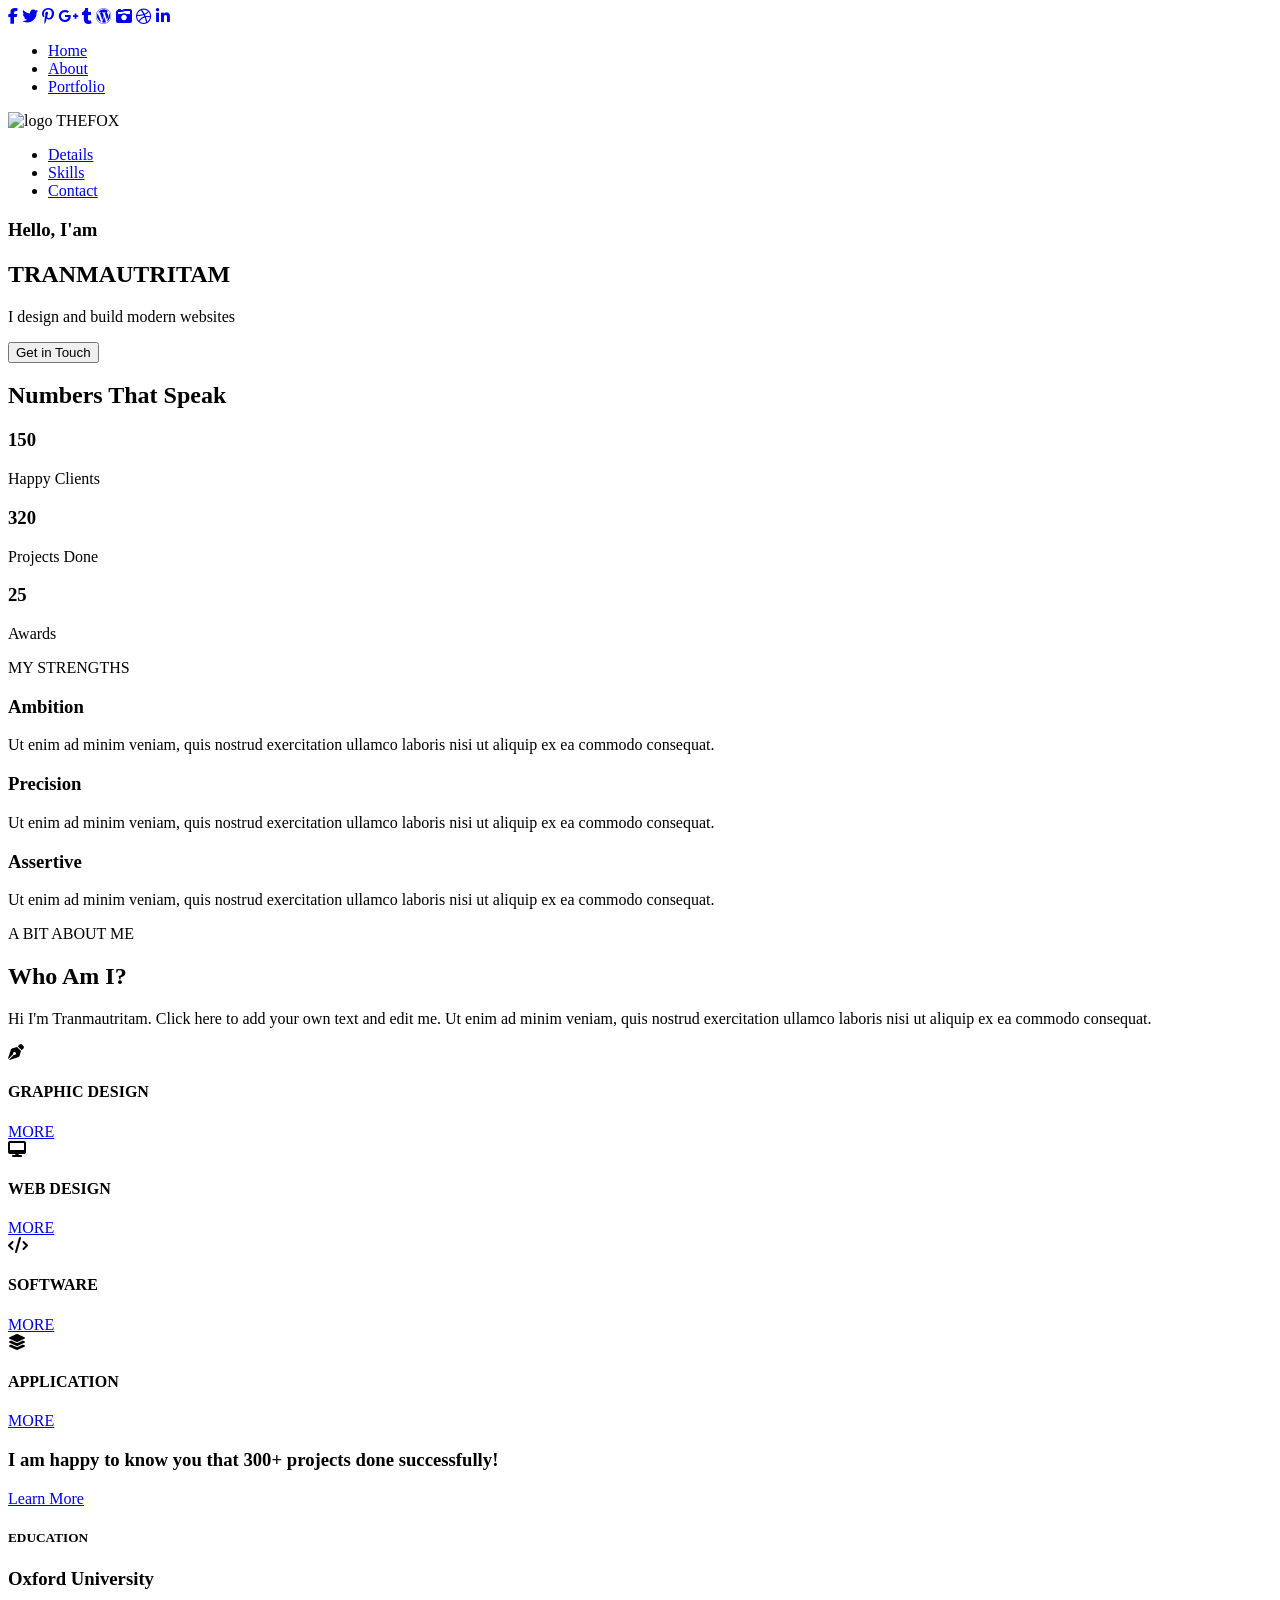
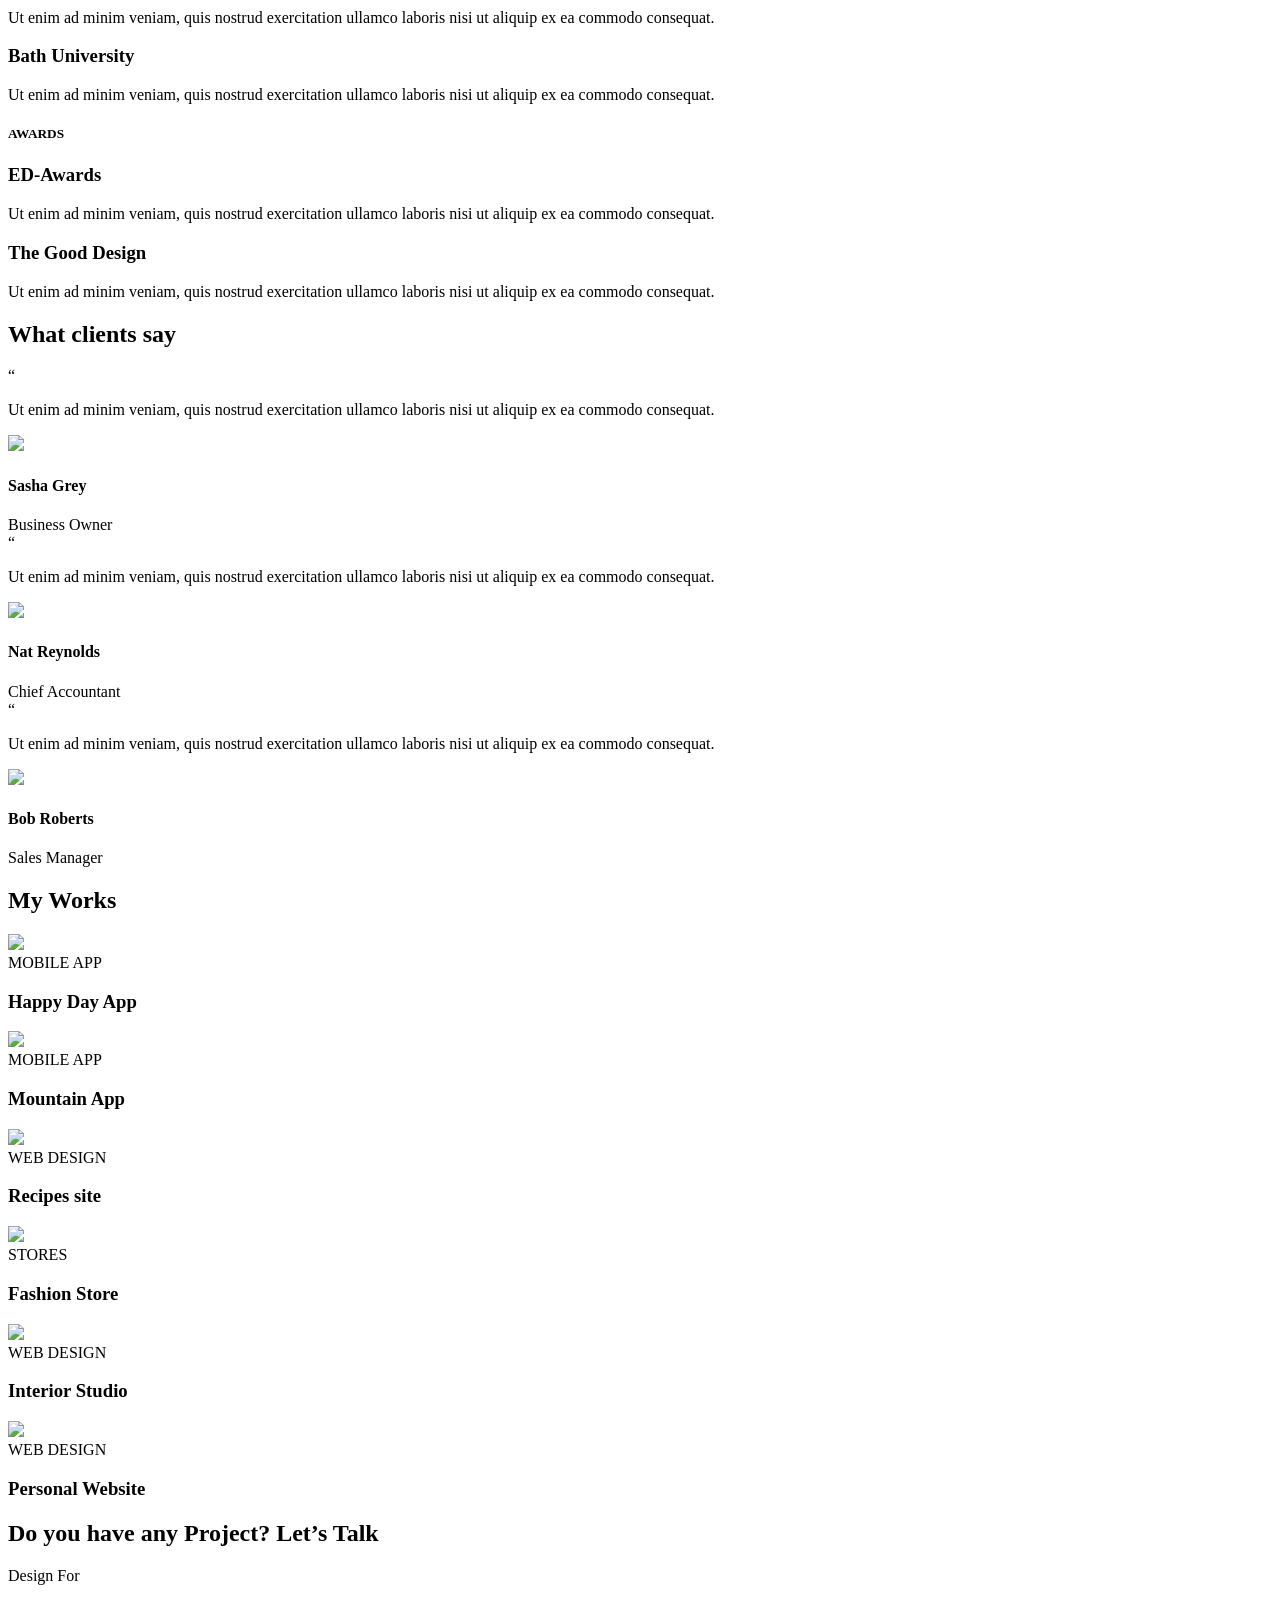
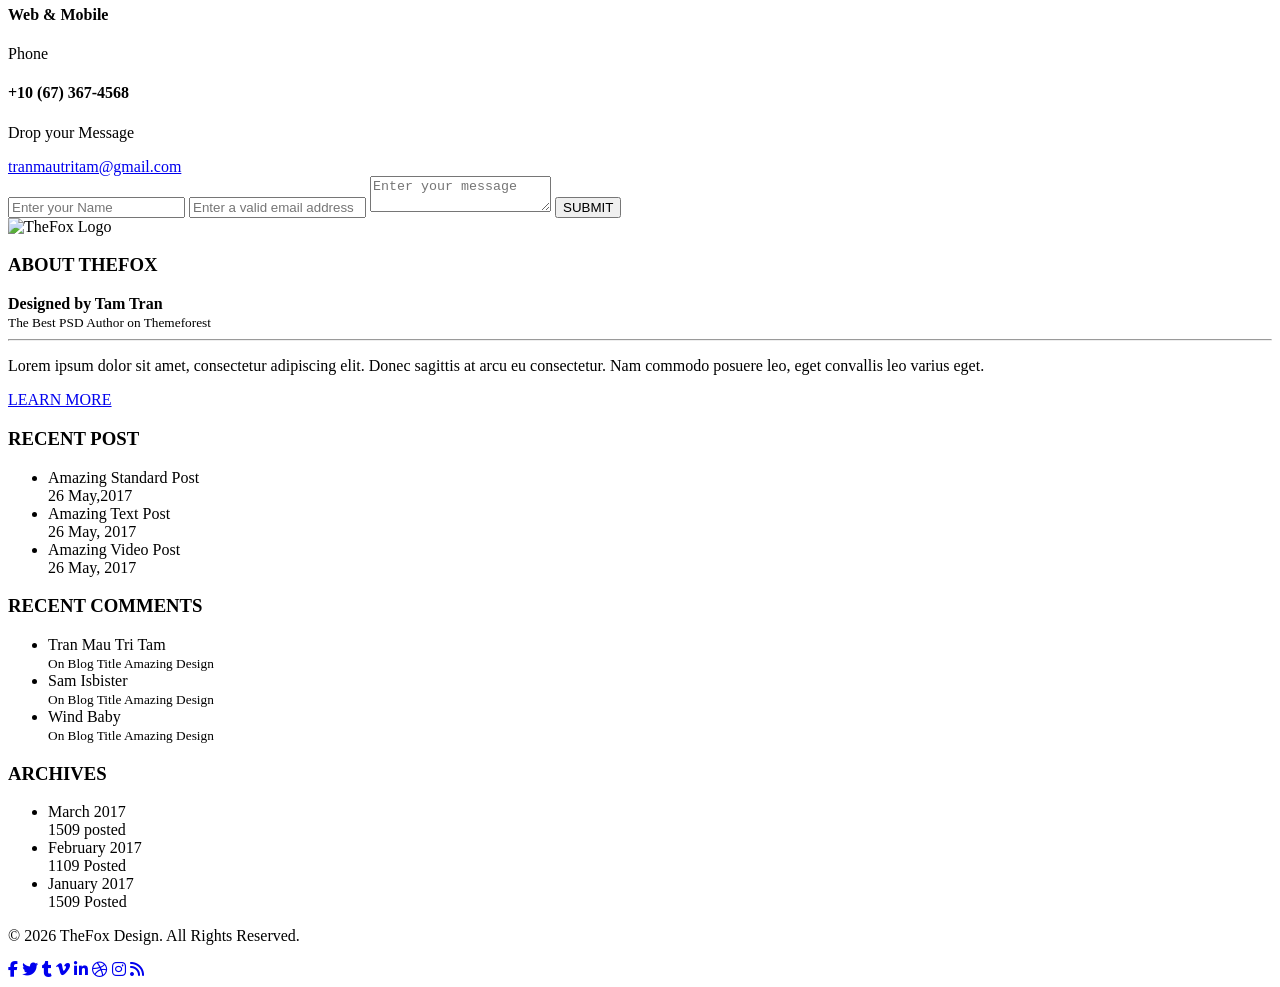
==== about.html @ 673e4c09 "Add files via upload" ====
<!DOCTYPE html>
<html lang="en">

<head>
    <meta charset="UTF-8" />
    <title>TheFox Header</title>
    <link rel="stylesheet" href="css/style.css">
    <link rel="stylesheet" href="https://cdnjs.cloudflare.com/ajax/libs/font-awesome/6.5.0/css/all.min.css">
    <link
        href="https://fonts.googleapis.com/css2?family=Montserrat:wght@400;600;700&family=Open+Sans:wght@400;600&display=swap"
        rel="stylesheet">
</head>

<body>
    <div class="main">
        <div class="global-container">
            <!-- HEADER TOP-->
            <div class="top-bar">
                <div class="top-social">
                    <a href="#"><i class="fab fa-facebook-f"></i></a>
                    <a href="#"><i class="fab fa-twitter"></i></a>
                    <a href="#"><i class="fab fa-pinterest-p"></i></a>
                    <a href="#"><i class="fab fa-google-plus-g"></i></a>
                    <a href="#"><i class="fab fa-tumblr"></i></a>
                    <a href="#"><i class="fab fa-wordpress"></i></a>
                    <a href="#"><i class="fas fa-camera-retro"></i></a>
                    <a href="#"><i class="fab fa-dribbble"></i></a>
                    <a href="#"><i class="fab fa-linkedin-in"></i></a>
                </div>
            </div>

            <!-- HEADER -->
            <header class="top-header">
                <nav class="nav-left">
                    <ul>
                        <li><a href="index.html">Home</a></li>
                        <li><a href="about.html">About</a></li>
                        <li><a href="portfolio.html">Portfolio</a></li>
                    </ul>
                </nav>
                <div class="logo">
                    <img src="images/logo.png" alt="logo">
                    <span class="logo-text">THEFOX</span>
                </div>
                <nav class="nav-right">
                    <ul>
                        <li><a href="details.html">Details</a></li>
                        <li><a href="skills.html">Skills</a></li>
                        <li><a href="contact.html">Contact</a></li>
                    </ul>
                </nav>
            </header>
            <!-- ABOUT HER0 SECTION -->
            <section class="about-hero">
                <div class="about-hero-content">
                    <h3>Hello, I'am</h3>
                    <h1>TRANMAUTRITAM</h1>
                    <p class="about-sub">I design and build modern websites</p>
                    <button class="aboutme-btn">Get in Touch</button>
                </div>
            </section>
            <!-- STATS SECTION -->
            <section class="stats-section">
                <h2 class="stats-heading">Numbers That Speak</h2>

                <div class="stats-container">
                    <div class="stat-box">
                        <h3 class="count">150</h3>
                        <p>Happy Clients</p>
                    </div>

                    <div class="stat-box">
                        <h3 class="count">320</h3>
                        <p>Projects Done</p>
                    </div>

                    <div class="stat-box">
                        <h3 class="count">25</h3>
                        <p>Awards</p>
                    </div>
                </div>
            </section>
            <!-- ABOUT STRENGTH SECTION -->
            <section class="aboutme-strengths">
                <div class="container">

                    <p class="strengths-subtitle">MY STRENGTHS</p>

                    <div class="strengths-grid">

                        <div class="strength-box">
                            <h3>Ambition</h3>
                            <p>
                                Ut enim ad minim veniam, quis nostrud exercitation ullamco laboris nisi ut
                                aliquip ex ea commodo consequat.
                            </p>
                        </div>

                        <div class="strength-box">
                            <h3>Precision</h3>
                            <p>
                                Ut enim ad minim veniam, quis nostrud exercitation ullamco laboris nisi ut
                                aliquip ex ea commodo consequat.
                            </p>
                        </div>

                        <div class="strength-box">
                            <h3>Assertive</h3>
                            <p>
                                Ut enim ad minim veniam, quis nostrud exercitation ullamco laboris nisi ut
                                aliquip ex ea commodo consequat.
                            </p>
                        </div>
                    </div>
                </div>
            </section>
            <!-- ABOUTME SECTION -->
            <section class="about-section">
                <div class="about-container">
                    <div class="about-header">
                        <span>A BIT ABOUT ME</span>
                        <h2>Who Am I?</h2>
                        <p>
                            Hi I'm Tranmautritam. Click here to add your own text and edit me.
                            Ut enim ad minim veniam, quis nostrud exercitation ullamco laboris nisi ut aliquip
                            ex ea commodo consequat.
                        </p>
                    </div>
                    <div class="about-services">

                        <div class="about-card">
                            <i class="fa-solid fa-pen-nib"></i>
                            <h4>GRAPHIC DESIGN</h4>
                            <a href="#">MORE</a>
                        </div>

                        <div class="about-card">
                            <i class="fa-solid fa-desktop"></i>
                            <h4>WEB DESIGN</h4>
                            <a href="#">MORE</a>
                        </div>

                        <div class="about-card">
                            <i class="fa-solid fa-code"></i>
                            <h4>SOFTWARE</h4>
                            <a href="#">MORE</a>
                        </div>

                        <div class="about-card">
                            <i class="fa-solid fa-layer-group"></i>
                            <h4>APPLICATION</h4>
                            <a href="#">MORE</a>
                        </div>

                    </div>
                    <div class="about-cta">
                        <h3>
                            I am happy to know you that 300+ projects done successfully!
                        </h3>
                        <a href="#">Learn More</a>
                    </div>

                </div>
            </section>

            <!-- EDUCATION SECTION -->

            <section class="about-edu-section">
                <div class="edu-award-grid">
                    <div class="edu-column">
                        <h5>EDUCATION</h5>

                        <div class="edu-item">
                            <h3>Oxford University</h3>
                            <p>Ut enim ad minim veniam, quis nostrud exercitation ullamco laboris nisi ut
                                aliquip ex ea commodo consequat.</p>
                        </div>

                        <div class="edu-item">
                            <h3>Bath University</h3>
                            <p>Ut enim ad minim veniam, quis nostrud exercitation ullamco laboris nisi ut
                                aliquip ex ea commodo consequat.</p>
                        </div>
                    </div>
                    <div class="edu-column">
                        <h5>AWARDS</h5>

                        <div class="edu-item">
                            <h3>ED-Awards</h3>
                            <p>Ut enim ad minim veniam, quis nostrud exercitation ullamco laboris nisi ut
                                aliquip ex ea commodo consequat.</p>
                        </div>

                        <div class="edu-item">
                            <h3>The Good Design</h3>
                            <p>Ut enim ad minim veniam, quis nostrud exercitation ullamco laboris nisi ut
                                aliquip ex ea commodo consequat.</p>
                        </div>
                    </div>
                </div>
            </section>

            <!-- CLIENTS SECTION -->
            <section class="clients-section">

                <div class="clients-top">
                    <h2>What clients say</h2>
                </div>

                <div class="clients-cards">

                    <div class="client-card">
                        <span class="quote">“</span>
                        <p>Ut enim ad minim veniam, quis nostrud exercitation ullamco laboris nisi ut aliquip ex
                            ea commodo consequat.</p>

                        <div class="client-info">
                            <img src="images/client1.jpg">
                            <div>
                                <h4>Sasha Grey</h4>
                                <span>Business Owner</span>
                            </div>
                        </div>
                    </div>

                    <div class="client-card">
                        <span class="quote">“</span>
                        <p>Ut enim ad minim veniam, quis nostrud exercitation ullamco laboris nisi ut aliquip ex
                            ea commodo consequat.</p>

                        <div class="client-info">
                            <img src="images/client2.jpg">
                            <div>
                                <h4>Nat Reynolds</h4>
                                <span>Chief Accountant</span>
                            </div>
                        </div>
                    </div>

                    <div class="client-card">
                        <span class="quote">“</span>
                        <p>Ut enim ad minim veniam, quis nostrud exercitation ullamco laboris nisi ut aliquip ex
                            ea commodo consequat.</p>

                        <div class="client-info">
                            <img src="images/client3.jpg">
                            <div>
                                <h4>Bob Roberts</h4>
                                <span>Sales Manager</span>
                            </div>
                        </div>
                    </div>

                </div>
            </section>
            <!-- ABOUT WORK SECTION -->
            <section class="about-works">
                <h2 class="works-title">My Works</h2>
                <div class="works-grid">
                    <div class="work-card work-animate">
                        <img src="images/about work1.jpg">
                        <div class="work-overlay">
                            <span>MOBILE APP</span>
                            <h3>Happy Day App</h3>
                        </div>
                    </div>

                    <div class="work-card work-animate">
                        <img src="images/about work2.jpg">
                        <div class="work-overlay">
                            <span>MOBILE APP</span>
                            <h3>Mountain App</h3>
                        </div>
                    </div>

                    <div class="work-card work-animate">
                        <img src="images/about work3.jpg">
                        <div class="work-overlay">
                            <span>WEB DESIGN</span>
                            <h3>Recipes site</h3>
                        </div>
                    </div>

                    <div class="work-card work-animate">
                        <img src="images/about work4.jpg">
                        <div class="work-overlay">
                            <span>STORES</span>
                            <h3>Fashion Store</h3>
                        </div>
                    </div>

                    <div class="work-card work-animate">
                        <img src="images/about work5.jpg">
                        <div class="work-overlay">
                            <span>WEB DESIGN</span>
                            <h3>Interior Studio</h3>
                        </div>
                    </div>

                    <div class="work-card work-animate">
                        <img src="images/about work6.jpg">
                        <div class="work-overlay">
                            <span>WEB DESIGN</span>
                            <h3>Personal Website</h3>
                        </div>
                    </div>
                </div>
            </section>
            <!-- CONTACT SECTION -->
            <section class="contactme-section">
                <div class="contactme-left">
                    <h2>Do you have any Project? Let’s Talk</h2>

                    <p>Design For</p>
                    <h4>Web & Mobile</h4>

                    <p>Phone</p>
                    <h4>+10 (67) 367-4568</h4>

                    <p>Drop your Message</p>
                    <a href="#">tranmautritam@gmail.com</a>
                </div>
                <div class="contactme-right">
                    <input type="text" placeholder="Enter your Name">
                    <input type="email" placeholder="Enter a valid email address">
                    <textarea placeholder="Enter your message"></textarea>
                    <button>SUBMIT</button>
                </div>

            </section>
        </div>
    </div>

    <!-- FOOTER TOP -->
    <section class="footer-top">
        <div class="footer-box about-box">
            <div class="footer-logo">
                <img src="images/logo 1.png" alt="TheFox Logo">
            </div>
            <h3>ABOUT THEFOX</h3>
            <div class="designer">
                <strong>Designed by Tam Tran</strong><br>
                <small>The Best PSD Author on Themeforest</small>
            </div>
            <hr>
            <p>
                Lorem ipsum dolor sit amet, consectetur adipiscing elit.
                Donec sagittis at arcu eu consectetur. Nam commodo posuere leo,
                eget convallis leo varius eget.
            </p>
            <a href="#" class="learn-more">LEARN MORE</a>
        </div>
        <div class="footer-box">
            <h3>RECENT POST</h3>
            <ul>
                <li>Amazing Standard Post<span> <br>26 May,2017 </span></li>
                <li>Amazing Text Post<span> <br>26 May, 2017 </span></li>
                <li>Amazing Video Post<span> <br>26 May, 2017 </span></li>
            </ul>
        </div>

        <div class="footer-box">
            <h3>RECENT COMMENTS</h3>
            <ul>
                <li>Tran Mau Tri Tam<br><small>On Blog Title Amazing Design</small></li>
                <li>Sam Isbister<br><small>On Blog Title Amazing Design</small></li>
                <li>Wind Baby<br><small>On Blog Title Amazing Design</small></li>
            </ul>
        </div>

        <div class="footer-box">
            <h3>ARCHIVES</h3>
            <ul>
                <li>March 2017<span><br>1509 posted</span></li>
                <li>February 2017<span><br>1109 Posted</span></li>
                <li>January 2017<span><br>1509 Posted</span></li>
            </ul>
        </div>
    </section>
    <!-- FOOTER -->
    <footer class="footer">
        <p class="copyright">
            © 2026 TheFox Design. All Rights Reserved.
        </p>
        <div class="footer-social">
            <a href="#"><i class="fab fa-facebook-f"></i></a>
            <a href="#"><i class="fab fa-twitter"></i></a>
            <a href="#"><i class="fab fa-tumblr"></i></a>
            <a href="#"><i class="fab fa-vimeo-v"></i></a>
            <a href="#"><i class="fab fa-linkedin-in"></i></a>
            <a href="#"><i class="fab fa-dribbble"></i></a>
            <a href="#"><i class="fab fa-instagram"></i></a>
            <a href="#"><i class="fas fa-rss"></i></a>
        </div>
    </footer>

    <script src="js/about.js"></script>

</body>

</html>
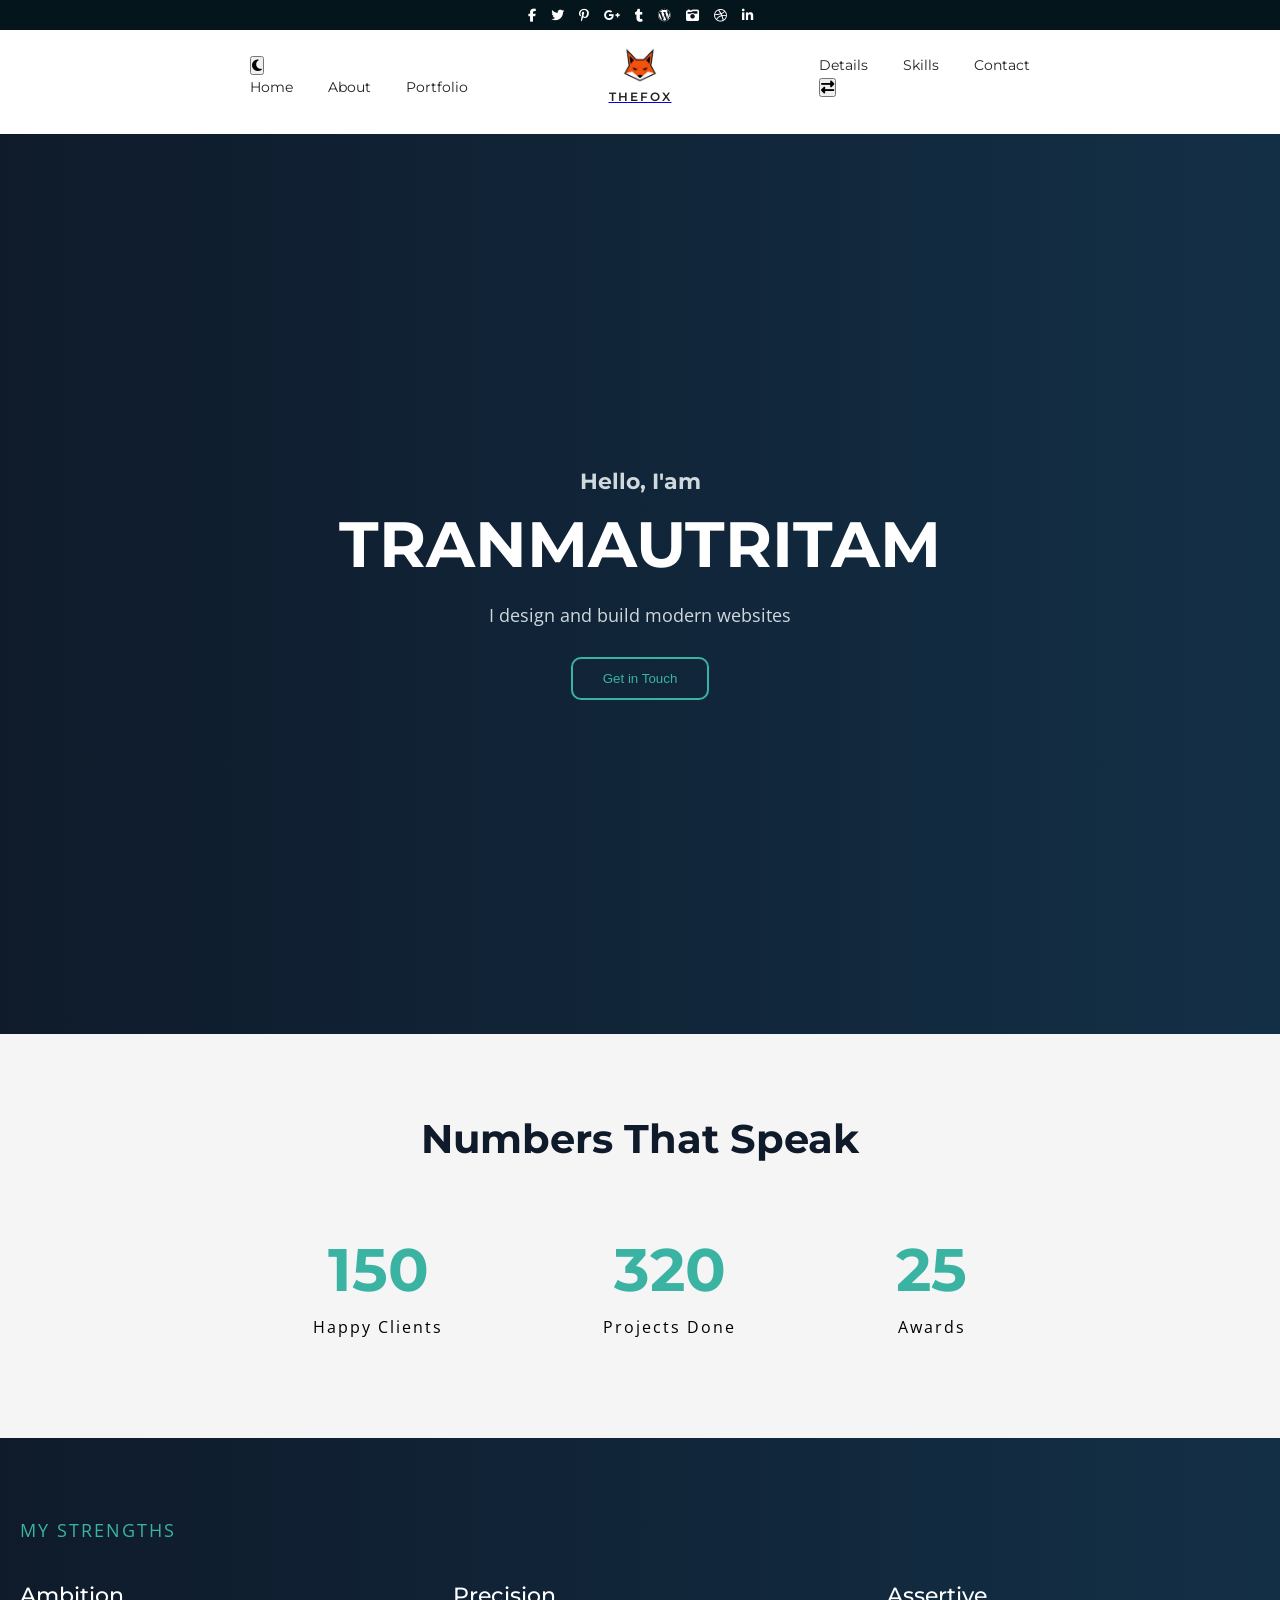
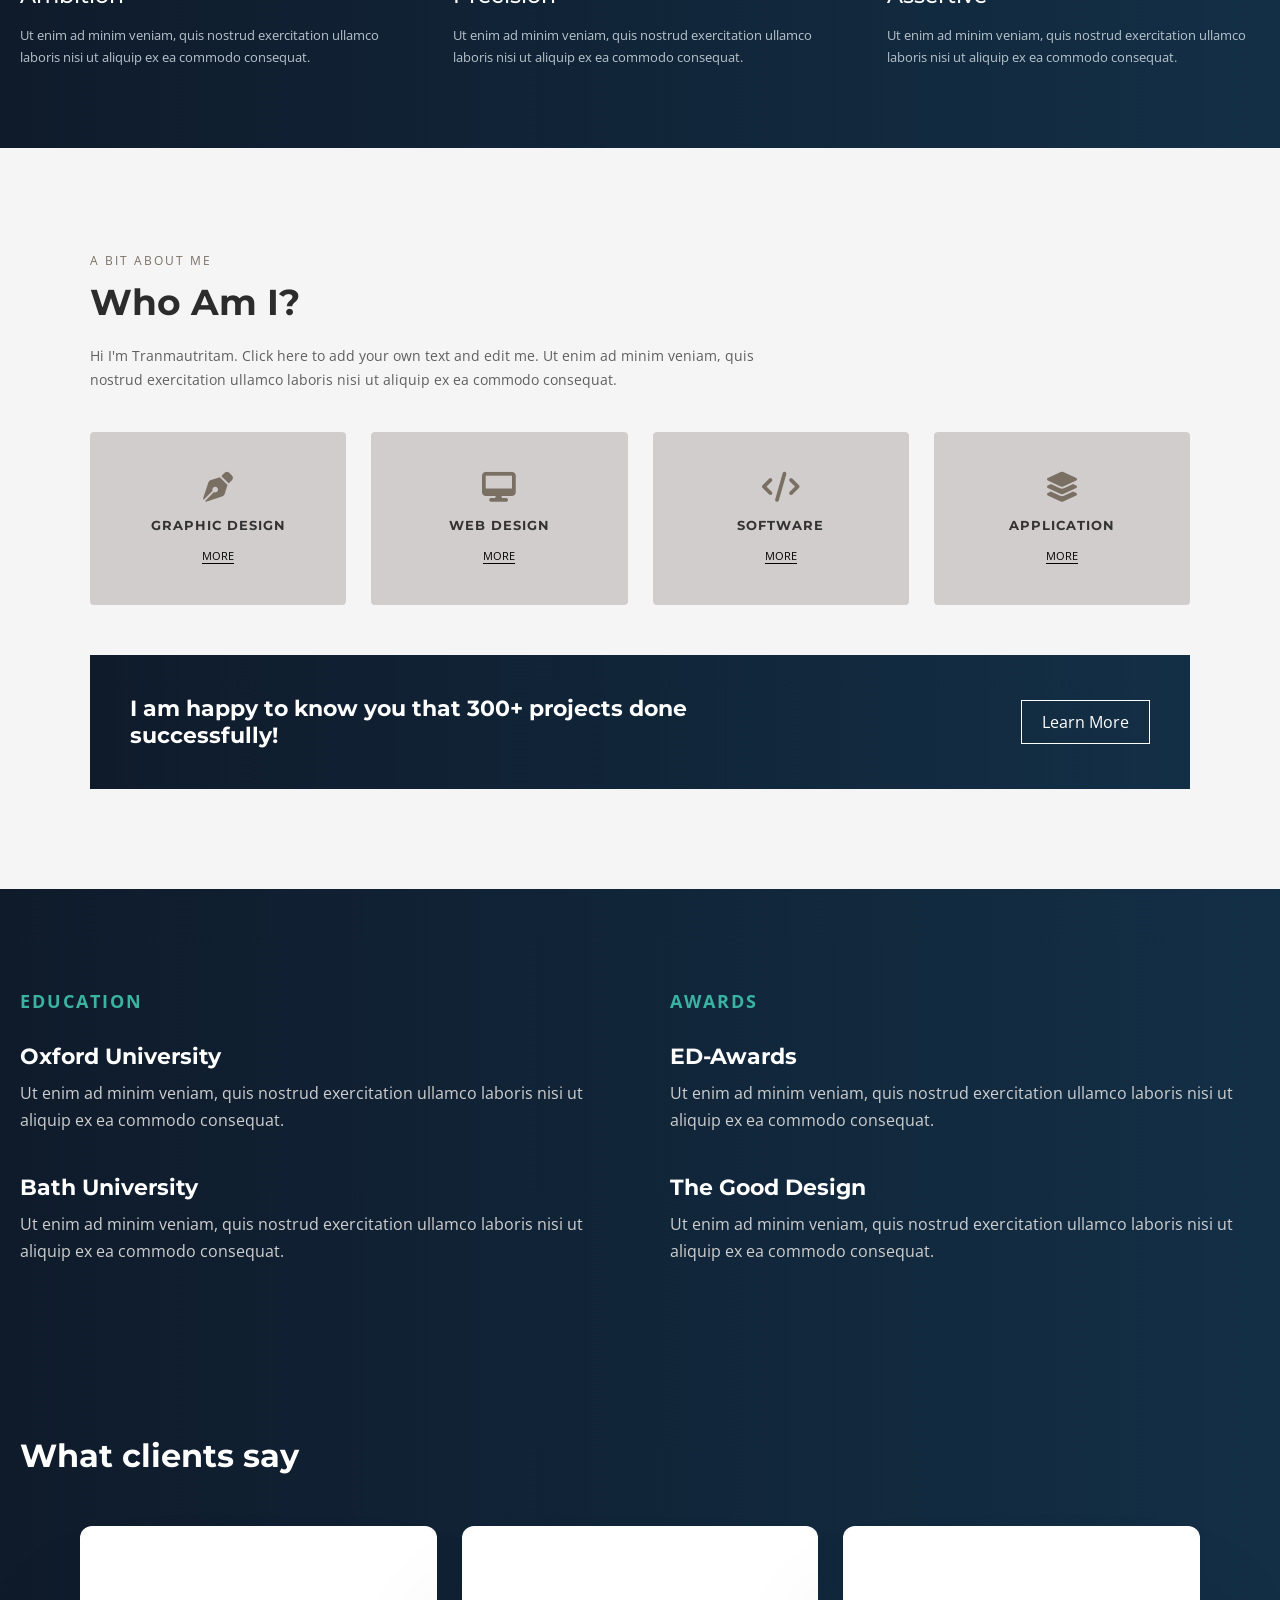
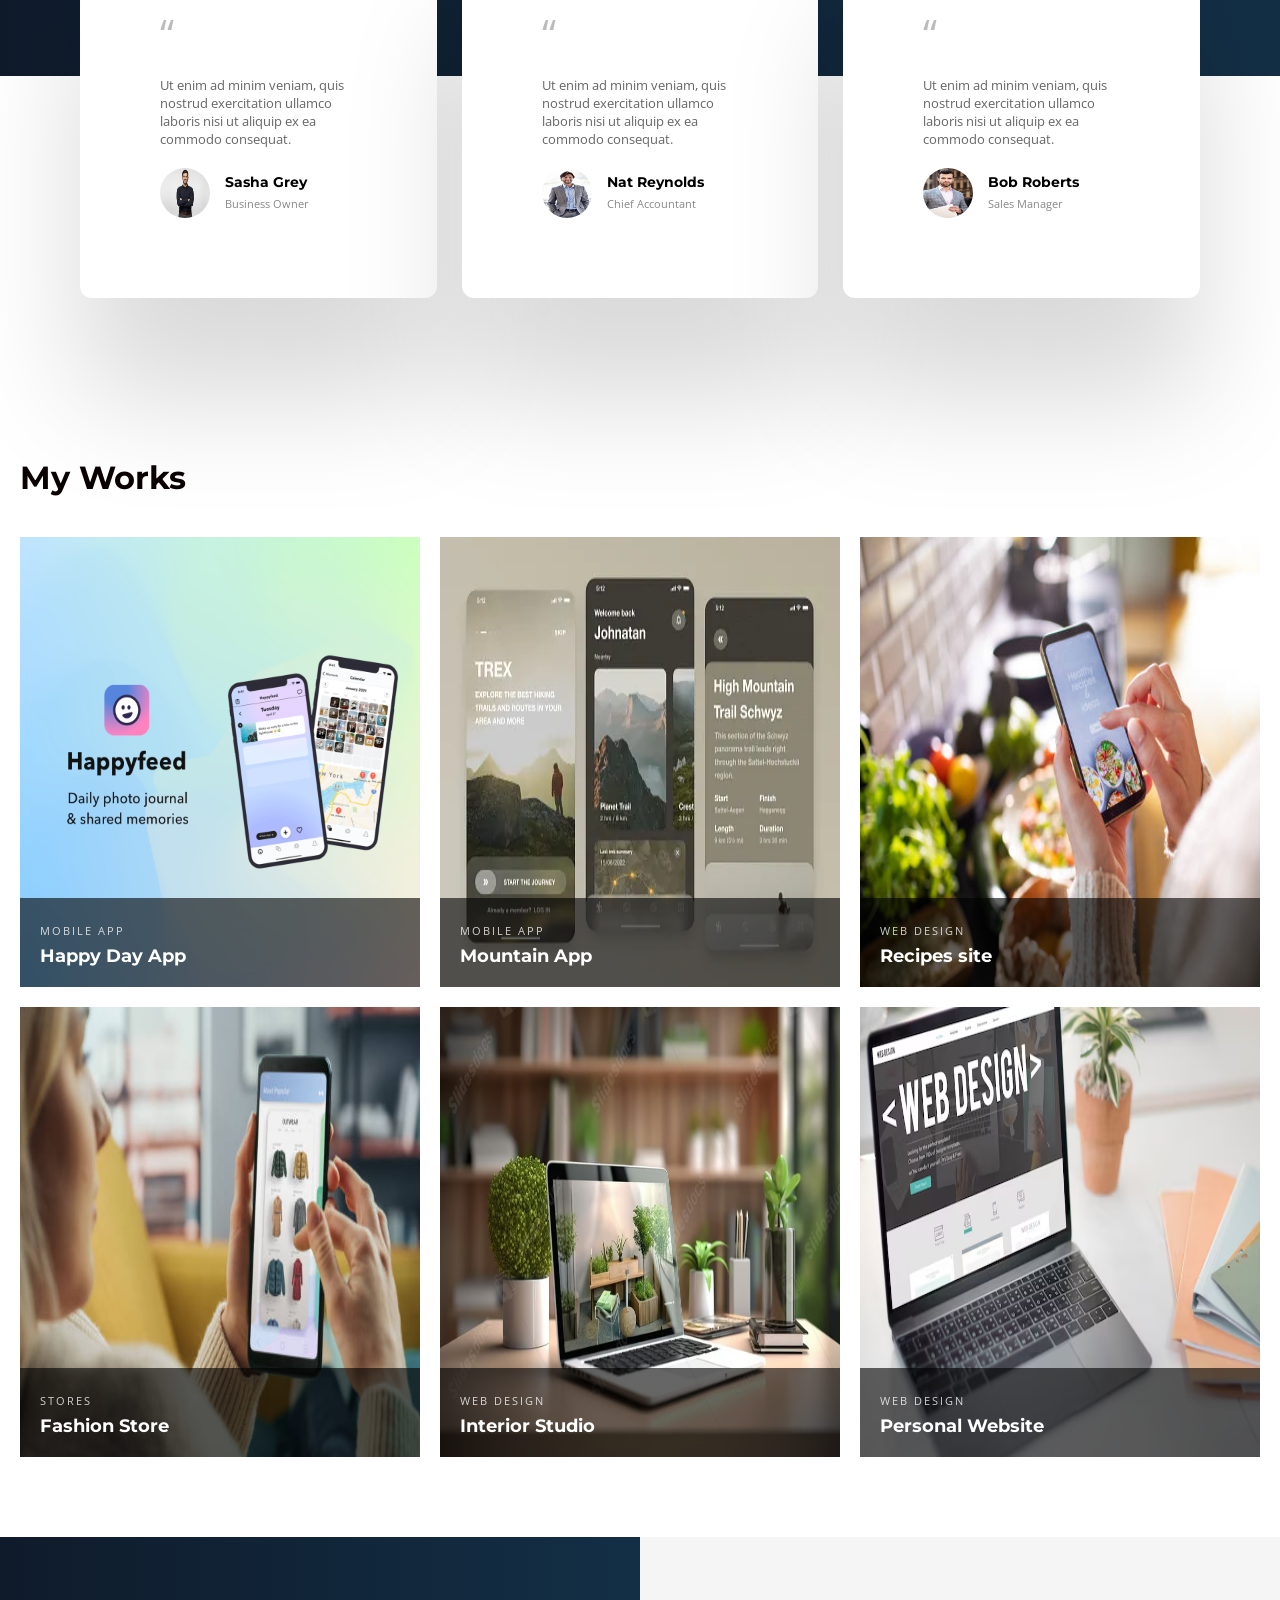
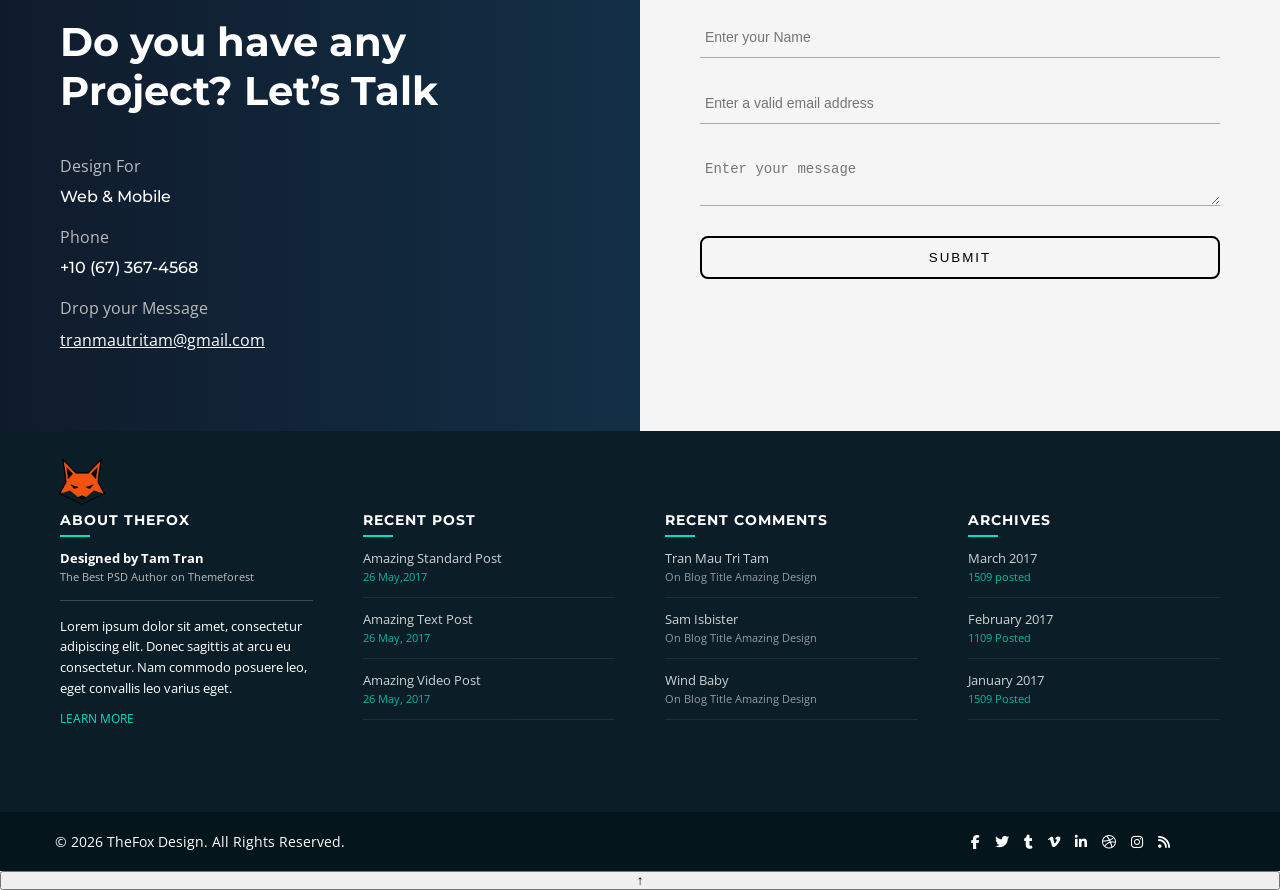
==== commit f27b45fa: "Add files via upload" ====
--- a/about.html
+++ b/about.html
@@ -1,5 +1,5 @@
 <!DOCTYPE html>
-<html lang="en">
+<html lang="en" dir="ltr">
 
 <head>
     <meta charset="UTF-8" />
@@ -15,7 +15,7 @@
     <div class="main">
         <div class="global-container">
             <!-- HEADER TOP-->
-            <div class="top-bar">
+            <div id="home" class="top-bar">
                 <div class="top-social">
                     <a href="#"><i class="fab fa-facebook-f"></i></a>
                     <a href="#"><i class="fab fa-twitter"></i></a>
@@ -32,22 +32,28 @@
             <!-- HEADER -->
             <header class="top-header">
                 <nav class="nav-left">
+                    <button id="theme-toggle">
+                        <i class="fa-solid fa-moon"></i>
+                    </button>
                     <ul>
                         <li><a href="index.html">Home</a></li>
                         <li><a href="about.html">About</a></li>
                         <li><a href="portfolio.html">Portfolio</a></li>
                     </ul>
                 </nav>
-                <div class="logo">
+                <a href="index.html#home" class="logo">
                     <img src="images/logo.png" alt="logo">
                     <span class="logo-text">THEFOX</span>
-                </div>
+                </a>
                 <nav class="nav-right">
                     <ul>
                         <li><a href="details.html">Details</a></li>
                         <li><a href="skills.html">Skills</a></li>
                         <li><a href="contact.html">Contact</a></li>
                     </ul>
+                    <button id="rtl-toggle">
+                        <i class="fa-solid fa-right-left"></i>
+                    </button>
                 </nav>
             </header>
             <!-- ABOUT HER0 SECTION -->
@@ -328,74 +334,75 @@
                 </div>
 
             </section>
+
+            <!-- FOOTER TOP -->
+            <section class="footer-top">
+                <div class="footer-box about-box">
+                    <a href="index.html#home" class="footer-logo">
+                        <img src="images/logo 1.png" alt="TheFox Logo">
+                    </a>
+                    <h3>ABOUT THEFOX</h3>
+                    <div class="designer">
+                        <strong>Designed by Tam Tran</strong><br>
+                        <small>The Best PSD Author on Themeforest</small>
+                    </div>
+                    <hr>
+                    <p>
+                        Lorem ipsum dolor sit amet, consectetur adipiscing elit.
+                        Donec sagittis at arcu eu consectetur. Nam commodo posuere leo,
+                        eget convallis leo varius eget.
+                    </p>
+                    <a href="#" class="learn-more">LEARN MORE</a>
+                </div>
+                <div class="footer-box">
+                    <h3>RECENT POST</h3>
+                    <ul>
+                        <li>Amazing Standard Post<span> <br>26 May,2017 </span></li>
+                        <li>Amazing Text Post<span> <br>26 May, 2017 </span></li>
+                        <li>Amazing Video Post<span> <br>26 May, 2017 </span></li>
+                    </ul>
+                </div>
+
+                <div class="footer-box">
+                    <h3>RECENT COMMENTS</h3>
+                    <ul>
+                        <li>Tran Mau Tri Tam<br><small>On Blog Title Amazing Design</small></li>
+                        <li>Sam Isbister<br><small>On Blog Title Amazing Design</small></li>
+                        <li>Wind Baby<br><small>On Blog Title Amazing Design</small></li>
+                    </ul>
+                </div>
+
+                <div class="footer-box">
+                    <h3>ARCHIVES</h3>
+                    <ul>
+                        <li>March 2017<span><br>1509 posted</span></li>
+                        <li>February 2017<span><br>1109 Posted</span></li>
+                        <li>January 2017<span><br>1509 Posted</span></li>
+                    </ul>
+                </div>
+            </section>
+            <!-- FOOTER -->
+            <footer class="footer">
+                <p class="copyright">
+                    © 2026 TheFox Design. All Rights Reserved.
+                </p>
+                <div class="footer-social">
+                    <a href="#"><i class="fab fa-facebook-f"></i></a>
+                    <a href="#"><i class="fab fa-twitter"></i></a>
+                    <a href="#"><i class="fab fa-tumblr"></i></a>
+                    <a href="#"><i class="fab fa-vimeo-v"></i></a>
+                    <a href="#"><i class="fab fa-linkedin-in"></i></a>
+                    <a href="#"><i class="fab fa-dribbble"></i></a>
+                    <a href="#"><i class="fab fa-instagram"></i></a>
+                    <a href="#"><i class="fas fa-rss"></i></a>
+                </div>
+            </footer>
         </div>
     </div>
 
-    <!-- FOOTER TOP -->
-    <section class="footer-top">
-        <div class="footer-box about-box">
-            <div class="footer-logo">
-                <img src="images/logo 1.png" alt="TheFox Logo">
-            </div>
-            <h3>ABOUT THEFOX</h3>
-            <div class="designer">
-                <strong>Designed by Tam Tran</strong><br>
-                <small>The Best PSD Author on Themeforest</small>
-            </div>
-            <hr>
-            <p>
-                Lorem ipsum dolor sit amet, consectetur adipiscing elit.
-                Donec sagittis at arcu eu consectetur. Nam commodo posuere leo,
-                eget convallis leo varius eget.
-            </p>
-            <a href="#" class="learn-more">LEARN MORE</a>
-        </div>
-        <div class="footer-box">
-            <h3>RECENT POST</h3>
-            <ul>
-                <li>Amazing Standard Post<span> <br>26 May,2017 </span></li>
-                <li>Amazing Text Post<span> <br>26 May, 2017 </span></li>
-                <li>Amazing Video Post<span> <br>26 May, 2017 </span></li>
-            </ul>
-        </div>
-
-        <div class="footer-box">
-            <h3>RECENT COMMENTS</h3>
-            <ul>
-                <li>Tran Mau Tri Tam<br><small>On Blog Title Amazing Design</small></li>
-                <li>Sam Isbister<br><small>On Blog Title Amazing Design</small></li>
-                <li>Wind Baby<br><small>On Blog Title Amazing Design</small></li>
-            </ul>
-        </div>
-
-        <div class="footer-box">
-            <h3>ARCHIVES</h3>
-            <ul>
-                <li>March 2017<span><br>1509 posted</span></li>
-                <li>February 2017<span><br>1109 Posted</span></li>
-                <li>January 2017<span><br>1509 Posted</span></li>
-            </ul>
-        </div>
-    </section>
-    <!-- FOOTER -->
-    <footer class="footer">
-        <p class="copyright">
-            © 2026 TheFox Design. All Rights Reserved.
-        </p>
-        <div class="footer-social">
-            <a href="#"><i class="fab fa-facebook-f"></i></a>
-            <a href="#"><i class="fab fa-twitter"></i></a>
-            <a href="#"><i class="fab fa-tumblr"></i></a>
-            <a href="#"><i class="fab fa-vimeo-v"></i></a>
-            <a href="#"><i class="fab fa-linkedin-in"></i></a>
-            <a href="#"><i class="fab fa-dribbble"></i></a>
-            <a href="#"><i class="fab fa-instagram"></i></a>
-            <a href="#"><i class="fas fa-rss"></i></a>
-        </div>
-    </footer>
+    <button id="scrollTopBtn" title="Go to top">↑</button>
 
     <script src="js/about.js"></script>
-
 </body>
 
 </html>
--- a/css/style.css
+++ b/css/style.css
@@ -0,0 +1,3738 @@
+/* GLOBAL RESET */
+* {
+    margin: 0;
+    padding: 0;
+    box-sizing: border-box;
+}
+
+body {
+    display: flex;
+    flex-direction: column;
+    min-height: 100vh;
+    overflow-x: hidden;
+}
+
+.main {
+    flex: 1;
+}
+
+/* FONTS */
+body {
+    font-family: 'Open Sans', sans-serif;
+    margin: 0;
+    padding: 0;
+    box-sizing: border-box;
+}
+
+h1,
+h2,
+h3,
+h4,
+.nav-left a,
+.nav-right a,
+.logo,
+.footer-box h3 {
+    font-family: 'Montserrat', sans-serif;
+}
+
+/* GLOBAL CONTAINER */
+.global-container {
+    width: 100%;
+    margin: 0;
+    padding: 0;
+}
+
+
+/* HEADER TOP */
+.top-bar {
+    background: #05151c;
+    padding: 6px 0;
+    margin-bottom: 15px;
+    display: flex;
+    justify-content: center;
+    align-items: center;
+}
+
+.top-social {
+    display: flex;
+    gap: 15px;
+}
+
+.top-social a {
+    color: white;
+    font-size: 13px;
+    transition: 0.3s;
+}
+
+.top-social a:hover {
+    color: #00e0c6;
+}
+
+/* HEADER */
+
+.top-header {
+    display: grid;
+    grid-template-columns: 1fr auto 1fr;
+    align-items: center;
+    padding: 0 250px;
+}
+
+.nav-left ul,
+.nav-right ul {
+    display: flex;
+    gap: 35px;
+    list-style: none;
+    margin: 0;
+    padding: 0;
+}
+
+.nav-left {
+    justify-self: start;
+}
+
+.nav-right {
+    justify-self: end;
+}
+
+.nav-left a,
+.nav-right a {
+    text-decoration: none;
+    color: #222;
+    font-size: 14px;
+}
+
+.logo {
+    display: flex;
+    flex-direction: column;
+    align-items: center;
+    justify-self: center;
+}
+
+.logo img {
+    height: 40px;
+    display: block;
+}
+
+.logo-text {
+    margin-top: 4px;
+    font-family: 'Montserrat', sans-serif;
+    font-size: 12px;
+    letter-spacing: 2px;
+    font-weight: 600;
+    color: #222;
+}
+
+/* FOOTER TOP */
+.footer-top {
+    background: #0b1e27;
+    padding: 80px 60px;
+    display: flex;
+    justify-content: center;
+    align-items: flex-start;
+    gap: 50px;
+
+}
+
+.footer-logo {
+    margin-top: -60px;
+    margin-left: -8px;
+    display: block;
+    background: transparent;
+}
+
+.footer-logo img {
+    width: 60px;
+    display: block;
+}
+
+.footer-box {
+    flex: 1;
+    color: #fff;
+    font-size: 13px;
+}
+
+.footer-box h3 {
+    font-size: 14px;
+    margin-bottom: 20px;
+    letter-spacing: 1px;
+    position: relative;
+    display: inline-block;
+}
+
+.footer-box h3::after {
+    content: "";
+    position: absolute;
+    left: 0;
+    bottom: -8px;
+    width: 30px;
+    height: 2px;
+    background: #00e0c6;
+}
+
+.footer-box ul {
+    list-style: none;
+    padding: 0;
+    margin: 0;
+}
+
+.footer-box li {
+    margin-bottom: 12px;
+    padding-bottom: 12px;
+    border-bottom: 1px solid rgba(255, 255, 255, .1);
+    opacity: .8;
+}
+
+.footer-box span {
+    color: #00e0c6;
+    font-size: 11px;
+}
+
+.footer-box small {
+    opacity: .7;
+}
+
+.about-box hr {
+    border: none;
+    height: 1px;
+    background: rgba(255, 255, 255, 0.2);
+    margin: 15px 0;
+}
+
+.about-box p {
+    line-height: 1.6;
+    margin-bottom: 10px;
+}
+
+.learn-more {
+    color: #00e0c6;
+    text-decoration: none;
+    font-size: 12px;
+}
+
+/* FOOTER BOTTOM */
+.footer {
+    background: #05151c;
+    padding: 20px 55px;
+    display: flex;
+    justify-content: space-between;
+    align-items: center;
+}
+
+.copyright {
+    color: white;
+    font-size: 14px;
+}
+
+.footer-social {
+    display: flex;
+    gap: 15px;
+    padding: 0 55px;
+}
+
+.footer-social a {
+    color: white;
+    font-size: 14px;
+    transition: 0.3s;
+}
+
+.footer-social a:hover {
+    color: #00e0c6;
+}
+
+/* HERO SECTION */
+.hero {
+    position: relative;
+    height: 100vh;
+    overflow: hidden;
+}
+
+.hero-slider {
+    position: relative;
+    height: 100%;
+    margin-top: 30px;
+}
+
+.hero-slide {
+    position: absolute;
+    width: 100%;
+    height: 100%;
+    opacity: 0;
+    transition: 0.8s ease;
+}
+
+.hero-slide.active {
+    opacity: 1;
+    z-index: 1;
+}
+
+.hero-slide img {
+    width: 100%;
+    height: 100%;
+    object-fit: cover;
+}
+
+.hero-slide::after {
+    content: "";
+    position: absolute;
+    inset: 0;
+    background: rgba(0, 0, 0, 0.5);
+}
+
+.hero-content {
+    position: absolute;
+    top: 50%;
+    left: 50%;
+    transform: translate(-50%, -50%);
+    text-align: center;
+    color: white;
+    z-index: 2;
+    text-align: right;
+}
+
+.hero-content h1 {
+    font-size: 50px;
+}
+
+.hero-content span {
+    color: #2fc7b5;
+}
+
+.hero-controls {
+    position: absolute;
+    bottom: 30px;
+    left: 50%;
+    transform: translateX(-50%);
+    display: flex;
+    gap: 10px;
+    z-index: 2;
+}
+
+.hero-prev,
+.hero-next {
+    width: 30px;
+    height: 30px;
+    margin-bottom: 30px;
+    border: none;
+    background: rgba(255, 255, 255, 0.3);
+    color: white;
+    font-size: 16px;
+    cursor: pointer;
+}
+
+/* ABOUT CENTER SECTION */
+.about-center-section {
+    background: #fff;
+    padding: 25px 60px;
+    text-align: center;
+    position: relative;
+    z-index: 2;
+}
+
+.about-top-icon {
+    width: 70px;
+    height: 70px;
+    background: white;
+    border-radius: 50%;
+    margin: -60px auto 30px;
+    display: flex;
+    align-items: center;
+    justify-content: center;
+    box-shadow: 0 5px 15px rgba(0, 0, 0, 0.1);
+}
+
+.about-top-icon span {
+    width: 50px;
+    height: 50px;
+    background: #2fc7b5;
+    border-radius: 50%;
+    display: flex;
+    align-items: center;
+    justify-content: center;
+    color: white;
+}
+
+.about-line {
+    width: 2px;
+    height: 50px;
+    background: #bdc5d1;
+    margin: 0 auto 5px;
+}
+
+.about-title {
+    letter-spacing: 3px;
+    font-size: 18px;
+    margin: 20px 0;
+}
+
+.about-profile img {
+    width: 160px;
+    height: 160px;
+    border-radius: 50%;
+    border: 8px solid #fff;
+    box-shadow: 0 5px 20px rgba(0, 0, 0, .1);
+    margin: 20px 0;
+}
+
+.about-text {
+    max-width: 600px;
+    margin: 0 auto 30px;
+    color: #888;
+    line-height: 1.8;
+}
+
+.about-btn {
+    display: inline-block;
+    padding: 12px 30px;
+    background: #fff;
+    color: #000;
+    border: 2px solid #000;
+    text-decoration: none;
+    font-size: 14px;
+    border-radius: 8px;
+    transition: 0.3s;
+}
+
+.about-btn:hover {
+    background: #071a2d;
+    border-color: #071a2d;
+    color: #fff;
+}
+
+.about-btn-line {
+    width: 2px;
+    height: 60px;
+    background: #bdc5d1;
+    margin: 20px auto 0;
+}
+
+/* SERVICES SECTION */
+.services-section {
+    position: relative;
+    background: #071a2d;
+    padding: 100px 40px 80px;
+    display: flex;
+    align-items: center;
+    gap: 80px;
+}
+
+.services-top-icon {
+    width: 70px;
+    height: 70px;
+    position: absolute;
+    top: 0;
+    left: 50%;
+    transform: translate(-50%, -50%);
+    background: #2bb8c5;
+    border-radius: 50%;
+    border: 10px solid #fff;
+    display: flex;
+    align-items: center;
+    justify-content: center;
+    box-shadow: 0 8px 25px rgba(0, 0, 0, 0.2);
+    z-index: 10;
+}
+
+.services-item span {
+    width: 50px;
+    height: 50px;
+    background: #2a3648;
+    border-radius: 6px;
+    display: flex;
+    align-items: center;
+    justify-content: center;
+    font-size: 12px;
+    font-weight: bold;
+}
+
+
+.services-top-icon i {
+    color: #fff;
+    font-size: 20px;
+}
+
+.services-image {
+    flex: 1;
+    margin-top: 5px;
+}
+
+.services-image img {
+    width: 100%;
+    height: 500px;
+    object-fit: cover;
+    border-radius: 12px;
+    filter: brightness(0.7);
+}
+
+.services-content {
+    flex: 1;
+    color: #fff;
+    margin-top: 0;
+}
+
+.services-content h2 {
+    font-size: 28px;
+    letter-spacing: 3px;
+    margin-bottom: 40px;
+    margin-top: -10px;
+}
+
+.services-item {
+    background: #1c2636;
+    margin-bottom: 10px;
+    font-size: 13px;
+    border-radius: 6px;
+    font-weight: 450;
+    letter-spacing: 1px;
+    display: flex;
+    align-items: center;
+    gap: 10px;
+    cursor: pointer;
+    transition: 0.3s;
+}
+
+.services-item.active {
+    background: linear-gradient(to right, #2fc7b5, #3aa0d8);
+    color: #fff;
+}
+
+.services-item.active span {
+    background: rgba(0, 0, 0, 0.2);
+}
+
+
+/* WORK SECTION */
+
+.work-section {
+    background: #ffffff;
+    text-align: center;
+    padding: 120px 20px 80px;
+    position: relative;
+}
+
+.work-top-icon {
+    width: 70px;
+    height: 70px;
+    background: white;
+    border-radius: 50%;
+    margin: -150px auto 30px;
+    display: flex;
+    align-items: center;
+    justify-content: center;
+    box-shadow: 0 5px 15px rgba(0, 0, 0, 0.1);
+}
+
+.work-top-icon span {
+    width: 50px;
+    height: 50px;
+    background: #2fc7b5;
+    border-radius: 50%;
+    display: flex;
+    align-items: center;
+    justify-content: center;
+    color: white;
+}
+
+.work-title {
+    font-size: 28px;
+    font-weight: 600;
+    letter-spacing: 2px;
+    color: #2c3e50;
+    padding: 20px 30px 10px;
+    margin-bottom: 5px;
+}
+
+/* PORTFOLIO SECTION */
+.portfolio {
+    width: 100%;
+    padding: 0;
+    margin: 0;
+}
+
+.portfolio-grid {
+    margin: 0;
+    padding: 0;
+    display: grid;
+    grid-template-columns: repeat(4, 1fr);
+    gap: 0;
+    width: 100%;
+}
+
+.item {
+    aspect-ratio: 1 / 0.6;
+    overflow: hidden;
+}
+
+.item img {
+    width: 100%;
+    height: 100%;
+    object-fit: cover;
+    display: block;
+}
+
+/* CTA SECTION */
+.cta-section {
+    margin-top: 0;
+    background: linear-gradient(to right, #2fc7b5, #3a7bd5);
+    padding: 50px 20px;
+    color: white;
+    display: flex;
+    justify-content: center;
+    align-items: center;
+    flex-wrap: wrap;
+    gap: 35px;
+    font-size: 18px;
+    font-weight: 500;
+    letter-spacing: 2px;
+}
+
+.cta-btn {
+    padding: 10px 20px;
+    border: 2px solid white;
+    color: white;
+    text-decoration: none;
+    font-size: 12px;
+    letter-spacing: 1px;
+    border-radius: 5px;
+    transition: 0.3s;
+}
+
+.cta-btn:hover {
+    background: white;
+    color: #2fc7b5;
+}
+
+/* FEATURES SECTION */
+
+.features-section {
+    padding: 60px 60px;
+    background: #ffffff;
+    display: flex;
+    justify-content: space-between;
+    gap: 60px;
+}
+
+.features-box {
+    flex: 1;
+    text-align: left;
+}
+
+.features-header {
+    display: flex;
+    align-items: center;
+    gap: 20px;
+    margin-bottom: 25px;
+}
+
+.icon-circle {
+    width: 60px;
+    height: 60px;
+    background: white;
+    border: 2px solid #dfe6ec;
+    border-radius: 50%;
+    display: flex;
+    align-items: center;
+    justify-content: center;
+}
+
+.icon-circle i {
+    color: #2fc7b5;
+    font-size: 20px;
+}
+
+.features-box h4 {
+    font-size: 16px;
+    letter-spacing: 2px;
+    font-weight: 600;
+    color: #2c3e50;
+    margin: 0;
+}
+
+.features-box h4 {
+    color: #2fc7b5;
+}
+
+.features-box.icon-circle {
+    border-color: #2fc7b5;
+}
+
+.features-box.icon-circle i {
+    color: #2fc7b5;
+}
+
+.features-desc {
+    font-size: 14px;
+    color: #9aa5b1;
+    line-height: 1.8;
+    margin-bottom: 25px;
+    max-width: 95%;
+}
+
+.service-list,
+.features-list,
+.support-list {
+    list-style: none;
+    padding: 0;
+    margin: 0;
+    text-align: left;
+}
+
+.service-list li,
+.features-list li,
+.support-list li {
+    display: flex;
+    align-items: center;
+    gap: 18px;
+    padding: 12px 0;
+    border-bottom: 1px solid #e8e8e8;
+    color: #9aa5b1;
+    font-size: 13px;
+}
+
+.service-list li:last-child,
+.features-list li:last-child,
+.support-list li:last-child {
+    border-bottom: none;
+}
+
+.tick-blue {
+    width: 22px;
+    height: 22px;
+    background: #2fc7b5;
+    border-radius: 50%;
+    display: flex;
+    align-items: center;
+    justify-content: center;
+}
+
+.tick-blue i {
+    color: #ffffff;
+    font-size: 11px;
+}
+
+/* TESTIMONAL SECTION */
+.testimonial-section {
+    position: relative;
+    background: url("../images/your-bg.jpg") center/cover no-repeat;
+    padding: 80px 20px;
+    text-align: center;
+    overflow: visible;
+}
+
+.testimonial-overlay {
+    position: absolute;
+    inset: 0;
+    background: rgba(10, 20, 35, 0.85);
+    z-index: 1;
+}
+
+.testimonial-content {
+    position: relative;
+    max-width: 600px;
+    margin: auto;
+    z-index: 1;
+    padding-top: 50px;
+}
+
+.testimonial-slider {
+    position: relative;
+    overflow: hidden;
+    min-height: 180px;
+}
+
+.testimonial-slide {
+    position: absolute;
+    top: 0;
+    left: 0;
+    width: 100%;
+    opacity: 0;
+    transform: translateX(50px);
+    transition: all 0.5s ease;
+}
+
+.testimonial-slide.active {
+    opacity: 1;
+    transform: translateX(0);
+    z-index: 2;
+}
+
+.testimonial-content h2 {
+    font-size: 18px;
+    letter-spacing: 2px;
+    line-height: 1.6;
+}
+
+.author {
+    margin-top: 20px;
+    font-size: 13px;
+    letter-spacing: 2px;
+    color: #cfcfcf;
+}
+
+.testimonial-nav {
+    margin-top: 20px;
+}
+
+.prev-btn,
+.next-btn {
+    width: 35px;
+    height: 35px;
+    border: 1px solid rgba(255, 255, 255, 0.4);
+    background: transparent;
+    color: white;
+    cursor: pointer;
+    transition: 0.3s;
+}
+
+.prev-btn:hover,
+.next-btn:hover {
+    background: #2fc7b5;
+}
+
+.testimonial-top-icon {
+    position: absolute;
+    top: -35px;
+    left: 50%;
+    transform: translateX(-50%);
+    width: 70px;
+    height: 70px;
+    background: #2fc7b5;
+    border-radius: 50%;
+    border: 10px solid #fff;
+    display: flex;
+    align-items: center;
+    justify-content: center;
+    z-index: 3;
+}
+
+.testimonial-top-icon i {
+    color: #fff;
+    font-size: 22px;
+}
+
+.testimonial-bottom-icon {
+    position: absolute;
+    bottom: -35px;
+    left: 50%;
+    transform: translateX(-50%);
+    width: 70px;
+    height: 70px;
+    background: #2fc7b5;
+    border-radius: 50%;
+    border: 10px solid #fff;
+    display: flex;
+    align-items: center;
+    justify-content: center;
+    z-index: 3;
+}
+
+.testimonial-bottom-icon i {
+    color: #fff;
+    font-size: 22px;
+}
+
+/* SKILLS SECTION */
+.skills-section {
+    padding: 100px 60px;
+    background: #f3f4f6;
+    display: flex;
+    flex-direction: column;
+    align-items: center;
+    gap: 60px;
+}
+
+.skills-header {
+    text-align: center;
+    margin-bottom: 60px;
+}
+
+.skills-header h2 {
+    font-size: 28px;
+    letter-spacing: 3px;
+    margin-bottom: 8px;
+    color: #2c3e50;
+}
+
+.skills-header p {
+    color: #9aa5b1;
+    letter-spacing: 2px;
+    font-size: 14px;
+}
+
+.skills-column {
+    flex: 1;
+}
+
+.skills-column-wrapper {
+    display: flex;
+    gap: 60px;
+    width: 100%;
+    max-width: 1000px;
+}
+
+.skill {
+    margin-bottom: 50px;
+}
+
+.skill-title {
+    display: flex;
+    justify-content: space-between;
+    margin-bottom: 10px;
+    font-size: 14px;
+    letter-spacing: 1px;
+    color: #2c3e50;
+}
+
+.skill-bar {
+    width: 100%;
+    height: 18px;
+    background: #e0e3e6;
+    border-radius: 5px;
+    overflow: hidden;
+}
+
+.skill-fill {
+    width: 0;
+    height: 100%;
+    border-radius: 5px;
+    transition: width 1.5s ease;
+    background: linear-gradient(to right, #2fc7b5, #17b8d6);
+}
+
+/* PRICING SECTION */
+.pricing-section {
+    position: relative;
+    padding: 100px 20px;
+    background: url('../images/city.jpg') center/cover no-repeat;
+    color: #fff;
+    overflow: visible;
+}
+
+.pricing-overlay {
+    position: absolute;
+    inset: 0;
+    background: rgba(10, 20, 35, 0.85);
+}
+
+.pricing-content {
+    position: relative;
+    z-index: 2;
+    text-align: center;
+}
+
+.pricing-content h2 {
+    font-size: 28px;
+    letter-spacing: 3px;
+    margin-bottom: 10px;
+}
+
+.pricing-content p {
+    font-size: 12px;
+    letter-spacing: 2px;
+    color: #b5c1d1;
+    margin-bottom: 100px;
+}
+
+.pricing-cards {
+    display: flex;
+    justify-content: center;
+    gap: 30px;
+    flex-wrap: wrap;
+}
+
+.pricing-card {
+    background: #fff;
+    color: #2c3e50;
+    width: 300px;
+    padding: 45px 45px;
+    border-radius: 6px;
+    box-shadow: 0 15px 40px rgba(0, 0, 0, 0.3);
+    position: relative;
+    text-align: center;
+}
+
+.plan-label {
+    position: absolute;
+    top: -20px;
+    left: 50%;
+    transform: translateX(-50%);
+    padding: 12px 30px;
+    font-size: 13px;
+    font-weight: 600;
+    letter-spacing: 1px;
+    color: #fff;
+    border-radius: 4px;
+}
+
+.personal {
+    background: #2fc7b5;
+}
+
+.business {
+    background: #6c3df4;
+}
+
+.premium {
+    background: #ff4b2b;
+}
+
+.pricing-card h3 {
+    font-size: 13px;
+    margin: 25px 0 40px;
+}
+
+.pricing-card h3 span {
+    font-size: 24px;
+    font-weight: bold;
+}
+
+.pricing-card ul {
+    list-style: none;
+    padding: 0;
+    margin: 0 0 15px;
+}
+
+.pricing-card ul li {
+    padding: 10px 0;
+    border-bottom: 1px solid #eee;
+    font-size: 13px;
+}
+
+.pricing-card ul li:last-child {
+    border-bottom: none;
+}
+
+.btn-outline {
+    display: inline-block;
+    padding: 10px 25px;
+    border: 2px solid #2c3e50;
+    color: #2c3e50;
+    text-decoration: none;
+    font-size: 12px;
+    letter-spacing: 1px;
+    border-radius: 4px;
+}
+
+.pricing-top-icon {
+    position: absolute;
+    top: 0;
+    left: 50%;
+    transform: translate(-50%, -50%);
+    width: 70px;
+    height: 70px;
+    background: #2fc7b5;
+    border: 10px solid #fff;
+    border-radius: 50%;
+    display: flex;
+    align-items: center;
+    justify-content: center;
+    z-index: 5;
+}
+
+.pricing-top-icon i {
+    color: #fff;
+    font-size: 24px;
+}
+
+.pricing-bottom-icon {
+    position: absolute;
+    bottom: 0;
+    left: 50%;
+    transform: translate(-50%, 50%);
+    width: 70px;
+    height: 70px;
+    background: #2fc7b5;
+    border: 10px solid #fff;
+    border-radius: 50%;
+    display: flex;
+    align-items: center;
+    justify-content: center;
+    z-index: 5;
+}
+
+.pricing-bottom-icon i {
+    color: #fff;
+    font-size: 24px;
+}
+
+/* FEATURED SECTION */
+.featured-section {
+    position: relative;
+    background: #f5f5f6;
+    padding: 120px 100px;
+    display: flex;
+    align-items: flex-start;
+    justify-content: space-between;
+    gap: 80px;
+    flex-wrap: wrap;
+}
+
+.featured-image {
+    flex: 1.2;
+    display: flex;
+    justify-content: center;
+    align-items: center;
+}
+
+.featured-image img {
+    width: 100%;
+    max-width: 450px;
+    height: auto;
+    border-radius: 6px;
+    box-shadow: 0 20px 40px rgba(0, 0, 0, 0.15);
+    transform: translateY(-10px);
+    transition: 0.3s;
+}
+
+.featured-image img:hover {
+    transform: translateY(-20px);
+    box-shadow: 0 35px 70px rgba(36, 33, 33, 0.6);
+}
+
+.featured-content {
+    flex: 1;
+    max-width: 520px;
+}
+
+.featured-content h2 {
+    font-size: 28px;
+    letter-spacing: 3px;
+    margin-bottom: 20px;
+    color: #2c3e50;
+}
+
+.featured-content p {
+    font-size: 12px;
+    color: #8c9aa8;
+    line-height: 1.7;
+    margin-bottom: 15px;
+}
+
+.featured-btn {
+    display: inline-block;
+    margin-top: 20px;
+    padding: 12px 30px;
+    border: 2px solid #2c3e50;
+    color: #2c3e50;
+    text-decoration: none;
+    font-size: 12px;
+    letter-spacing: 1px;
+    border-radius: 4px;
+    transition: 0.3s;
+}
+
+.featured-slider {
+    position: relative;
+    height: 450px;
+}
+
+.featured-slide {
+    display: none;
+    gap: 60px;
+    align-items: center;
+}
+
+.featured-slide.active {
+    display: flex;
+}
+
+.featured-controls {
+    position: absolute;
+    bottom: 60px;
+    left: 50%;
+    transform: translateX(-50%);
+    display: flex;
+    align-items: center;
+    gap: 15px;
+}
+
+.dots {
+    display: flex;
+    gap: 10px;
+}
+
+.dot {
+    width: 10px;
+    height: 10px;
+    background: #d1d5db;
+    border-radius: 50%;
+    cursor: pointer;
+}
+
+.dot.active {
+    background: #2fc7b5;
+}
+
+.featured-prev,
+.featured-next {
+    width: 30px;
+    height: 30px;
+    border: 1px solid #2c3e50;
+    background: transparent;
+    cursor: pointer;
+    border-radius: 4px;
+    font-size: 18px;
+}
+
+.featured-prev:hover,
+.featured-next:hover {
+    background: #2fc7b5;
+    color: #fff;
+}
+
+/* FUNFACTS SECTION */
+.funfacts-section {
+    position: relative;
+    padding: 100px 20px 80px;
+    background: url("../images/pattern.png") center/cover no-repeat;
+    text-align: center;
+    color: #fff;
+    overflow: visible;
+}
+
+.funfacts-overlay {
+    position: absolute;
+    inset: 0;
+    background: rgba(20, 30, 45, 0.85);
+    z-index: 1;
+}
+
+.funfacts-section h2 {
+    position: relative;
+    z-index: 2;
+    font-size: 28px;
+    letter-spacing: 3px;
+    margin-top: 30px;
+    margin-bottom: 70px;
+}
+
+.facts-grid {
+    position: relative;
+    z-index: 2;
+    display: flex;
+    justify-content: space-between;
+    gap: 40px;
+    flex-wrap: wrap;
+}
+
+.fact-box {
+    flex: 1;
+    min-width: 200px;
+}
+
+.fact-icon {
+    width: 80px;
+    height: 80px;
+    margin: 0 auto 20px;
+    background: #ffffff;
+    border-radius: 50%;
+    display: flex;
+    align-items: center;
+    justify-content: center;
+    color: #2fc7b5;
+    font-size: 24px;
+    box-shadow: 0 8px 20px rgba(0, 0, 0, 0.2);
+}
+
+.fact-box h3 {
+    font-size: 30px;
+    font-weight: 600;
+    margin-bottom: 8px;
+    color: #ffffff;
+}
+
+.fact-line {
+    display: block;
+    width: 35px;
+    height: 3px;
+    background: #2fc7b5;
+    margin: 8px auto;
+}
+
+.fact-box p {
+    font-size: 14px;
+    color: #cbd5e1;
+}
+
+.funfacts-top-icon {
+    position: absolute;
+    top: -40px;
+    left: 50%;
+    transform: translateX(-50%);
+    width: 80px;
+    height: 80px;
+    background: #2fc7b5;
+    border-radius: 50%;
+    border: 12px solid #ffffff;
+    display: flex;
+    align-items: center;
+    justify-content: center;
+    z-index: 10;
+}
+
+.funfacts-top-icon i {
+    color: white;
+    font-size: 26px;
+}
+
+/* QUOTE SECTION */
+
+.quote-section {
+    position: relative;
+    padding: 120px 20px;
+    text-align: center;
+    background: linear-gradient(to bottom, #8fa1ad, #7f919d);
+    overflow: visible;
+}
+
+.quote-content {
+    max-width: 900px;
+    margin: auto;
+    opacity: 0;
+    transform: translateY(60px);
+    transition: all 0.8s ease;
+    position: relative;
+    z-index: 2;
+}
+
+.quote-text {
+    font-size: 20px;
+    line-height: 1.8;
+    color: #ffffff;
+    letter-spacing: 1px;
+    font-weight: 600;
+}
+
+.quote-author {
+    margin-top: 25px;
+    font-size: 12px;
+    letter-spacing: 2px;
+    color: #e5e5e5;
+}
+
+.quote-icon {
+    position: absolute;
+    bottom: -35px;
+    left: 50%;
+    transform: translateX(-50%) scale(0.8);
+    width: 70px;
+    height: 70px;
+    background: #2fc7b5;
+    border-radius: 50%;
+    border: 10px solid #ffffff;
+    display: flex;
+    align-items: center;
+    justify-content: center;
+    z-index: 3;
+    opacity: 0;
+    transition: all 0.6s ease;
+}
+
+.quote-icon i {
+    color: #fff;
+    font-size: 22px;
+}
+
+/* NEWS SECTION */
+.news-section {
+    background: #f5f7f9;
+    padding: 100px 60px 60px;
+    text-align: center;
+    display: grid;
+    grid-template-columns: repeat(4, 1fr);
+    gap: 30px;
+}
+
+.news-title {
+    grid-column: 1 / -1;
+    font-size: 28px;
+    letter-spacing: 3px;
+    margin-bottom: 50px;
+    color: #2c3e50;
+}
+
+.news-card {
+    text-align: left;
+}
+
+.news-card img {
+    width: 100%;
+    height: 180px;
+    object-fit: cover;
+    margin-bottom: 20px;
+}
+
+.news-card h4 {
+    font-size: 14px;
+    letter-spacing: 1px;
+    margin-bottom: 8px;
+    color: #2c3e50;
+}
+
+.meta {
+    font-size: 12px;
+    color: #9aa5b1;
+    margin-bottom: 10px;
+}
+
+.line {
+    width: 100%;
+    height: 1px;
+    background: #e5e7eb;
+    margin: 15px 0;
+}
+
+.desc {
+    font-size: 13px;
+    color: #8c9aa8;
+    line-height: 1.7;
+    margin-bottom: 20px;
+}
+
+.news-btn {
+    display: inline-block;
+    padding: 10px 20px;
+    border: 2px solid #2c3e50;
+    color: #2c3e50;
+    text-decoration: none;
+    font-size: 12px;
+    letter-spacing: 1px;
+    border-radius: 4px;
+    transition: 0.3s;
+}
+
+.news-btn:hover {
+    background: #2c3e50;
+    color: #fff;
+}
+
+.blog-cta {
+    background: #2fc7d3;
+    padding: 50px 20px;
+    display: flex;
+    align-items: center;
+    justify-content: center;
+    gap: 40px;
+}
+
+.blog-cta h3 {
+    color: #ffffff;
+    font-size: 20px;
+    letter-spacing: 2px;
+    font-weight: 500;
+}
+
+.blog-cta-btn {
+    padding: 12px 20px;
+    border: 2px solid #ffffff;
+    color: #ffffff;
+    text-decoration: none;
+    font-size: 12px;
+    letter-spacing: 1px;
+    border-radius: 6px;
+    transition: 0.3s;
+}
+
+.blog-cta-btn:hover {
+    background: #ffffff;
+    color: #2fc7d3;
+}
+
+/* SOCIAL STRIP SECTION */
+.social-strip {
+    background: #f3f5f7;
+    padding: 80px 30px 30px;
+    display: flex;
+    justify-content: center;
+    align-items: center;
+    gap: 40px;
+    flex-wrap: wrap;
+}
+
+.social-strip a {
+    text-decoration: none;
+    font-size: 14px;
+    letter-spacing: 1px;
+    display: flex;
+    align-items: center;
+    gap: 8px;
+    transition: 0.3s;
+}
+
+.social-strip i {
+    font-size: 16px;
+}
+
+.social-strip a:nth-child(1) {
+    color: #3b5998;
+}
+
+.social-strip a:nth-child(2) {
+    color: #1da1f2;
+}
+
+.social-strip a:nth-child(3) {
+    color: #ea4c89;
+}
+
+.social-strip a:nth-child(4) {
+    color: #35465c;
+}
+
+.social-strip a:nth-child(5) {
+    color: #0077b5;
+}
+
+.social-strip a:nth-child(6) {
+    color: #e4405f;
+}
+
+.social-strip a:nth-child(7) {
+    color: #34a853;
+}
+
+.social-strip a:hover {
+    opacity: 0.7;
+}
+
+/* HIRE SECTION */
+.hire-section {
+    background: #f3f5f7;
+    padding: 40px 20px 10px;
+    text-align: center;
+    position: relative;
+}
+
+.hire-top-icon {
+    width: 80px;
+    height: 80px;
+    background: #2c3e50;
+    border-radius: 50%;
+    margin: 0 auto;
+    display: flex;
+    align-items: center;
+    justify-content: center;
+}
+
+.hire-top-icon i {
+    width: 50px;
+    height: 50px;
+    background: #2fc7b5;
+    border-radius: 50%;
+    display: flex;
+    align-items: center;
+    justify-content: center;
+    color: white;
+    font-size: 18px;
+}
+
+.hire-line {
+    width: 2px;
+    height: 60px;
+    background: #cfd8dc;
+    margin: 10px auto;
+}
+
+.hire-section h2 {
+    letter-spacing: 3px;
+    font-size: 18px;
+    color: #2c3e50;
+    margin: 20px 0;
+}
+
+.hire-profile img {
+    width: 160px;
+    height: 160px;
+    border-radius: 50%;
+    border: 8px solid #e5e7eb;
+    object-fit: cover;
+    margin: 20px 0;
+}
+
+.hire-section h3 {
+    color: #2fc7b5;
+    font-size: 16px;
+    letter-spacing: 2px;
+    margin-bottom: 20px;
+}
+
+.hire-details {
+    color: #8c9aa8;
+    font-size: 13px;
+    line-height: 1.8;
+}
+
+.hire-details strong {
+    color: #6b7c93;
+}
+
+/* CONTACT SECTION */
+.contact-section {
+    background: #f3f5f7;
+    padding: 100px 80px;
+    text-align: center;
+}
+
+.contact-section h2 {
+    color: #2fc7b5;
+    font-size: 20px;
+    letter-spacing: 1px;
+    margin-bottom: 50px;
+}
+
+.contact-form {
+    max-width: 900px;
+    margin: 0 auto;
+}
+
+.form-row {
+    display: flex;
+    gap: 30px;
+    margin-bottom: 25px;
+}
+
+.form-group {
+    width: 48%;
+    flex: 1;
+    text-align: left;
+}
+
+.form-group.full {
+    width: 100%;
+}
+
+.form-group label {
+    display: block;
+    font-size: 12px;
+    letter-spacing: 2px;
+    margin-bottom: 8px;
+    color: #2c3e50;
+}
+
+.form-group input,
+.form-group textarea {
+    width: 100%;
+    padding: 12px;
+    border: 2px solid #e0e6ed;
+    border-radius: 6px;
+    font-size: 14px;
+    outline: none;
+    transition: 0.3s;
+}
+
+.form-group input:focus,
+.form-group textarea:focus {
+    border-color: #2fc7b5;
+}
+
+.contact-btn {
+    margin-top: 30px;
+    padding: 10px 35px;
+    border: 2px solid #2c3e50;
+    background: transparent;
+    color: #2c3e50;
+    font-size: 13px;
+    letter-spacing: 2px;
+    cursor: pointer;
+    border-radius: 5px;
+    transition: 0.3s;
+}
+
+.contact-btn:hover {
+    background: #2c3e50;
+    color: #fff;
+}
+
+/******************************************************ABOUTME-PAGE**********************************************************************/
+
+
+/* ABOUT HERO SECTION */
+.about-hero {
+    height: 100vh;
+    display: flex;
+    justify-content: center;
+    align-items: center;
+    text-align: center;
+    margin-top: 30px;
+    background: linear-gradient(to right, #0f1b2b, #132f46);
+}
+
+.about-hero-content h3 {
+    font-size: 22px;
+    margin-bottom: 10px;
+    color: #cfd8dc;
+}
+
+.about-hero-content h1 {
+    font-size: 64px;
+    font-weight: 700;
+    margin-bottom: 20px;
+    color: #ffffff;
+}
+
+.about-sub {
+    font-size: 18px;
+    margin-bottom: 30px;
+    color: #cfd8dc;
+}
+
+.aboutme-btn {
+    padding: 12px 30px;
+    border: 2px solid #3bb3a3;
+    background: transparent;
+    color: #3bb3a3;
+    border-radius: 10px;
+    cursor: pointer;
+    transition: 0.3s;
+}
+
+.aboutme-btn:hover {
+    background: #3bb3a3;
+    color: white;
+}
+
+.stats-section {
+    background: #f5f5f5;
+    padding: 80px 20px;
+    text-align: center;
+}
+
+.stats-heading {
+    font-size: 40px;
+    margin-bottom: 50px;
+    color: #0f1b2b;
+}
+
+.stats-container {
+    display: flex;
+    justify-content: center;
+    align-items: center;
+    gap: 120px;
+    flex-wrap: wrap;
+}
+
+.stat-box {
+    text-align: center;
+    margin: 20px;
+}
+
+.stat-box h3 {
+    font-size: 60px;
+    color: #3bb3a3;
+    margin-bottom: 10px;
+}
+
+.stat-box p {
+    font-size: 16px;
+    letter-spacing: 2px;
+    color: #000;
+}
+
+/* STRENGTHS SECTION */
+
+.aboutme-strengths {
+    background: linear-gradient(to right, #0f1b2b, #132f46);
+    padding: 80px 20px;
+    color: #ffffff;
+}
+
+.strengths-subtitle {
+    font-size: 18px;
+    letter-spacing: 2px;
+    color: #3bb3a3;
+    margin-bottom: 40px;
+}
+
+.strengths-grid {
+    display: grid;
+    grid-template-columns: repeat(3, 1fr);
+    gap: 60px;
+}
+
+.strength-box h3 {
+    font-size: 22px;
+    margin-bottom: 15px;
+    font-weight: 500;
+}
+
+.strength-box p {
+    font-size: 13px;
+    line-height: 1.7;
+    color: #b8c4cc;
+}
+
+/* WHO AM I SECTION */
+.about-section {
+    background: #f5f5f5;
+    padding: 100px 20px;
+}
+
+.about-container {
+    max-width: 1100px;
+    margin: auto;
+}
+
+.about-header span {
+    font-size: 12px;
+    letter-spacing: 2px;
+    color: #7a6f63;
+}
+
+.about-header h2 {
+    font-size: 36px;
+    margin: 10px 0 20px;
+    color: #2c2c2c;
+}
+
+.about-header p {
+    max-width: 700px;
+    color: #5f5f5f;
+    font-size: 14px;
+    line-height: 1.7;
+}
+
+.about-services {
+    display: grid;
+    grid-template-columns: repeat(4, 1fr);
+    gap: 25px;
+    margin-top: 40px;
+}
+
+.about-card {
+    background: #d2cdcd;
+    padding: 40px 20px;
+    text-align: center;
+    transition: 0.3s;
+    border-radius: 4px;
+}
+
+.about-card i {
+    font-size: 30px;
+    color: #7a6f63;
+    margin-bottom: 15px;
+}
+
+.about-card h4 {
+    font-size: 13px;
+    letter-spacing: 1px;
+    margin-bottom: 10px;
+    color: #333;
+}
+
+.about-card a {
+    font-size: 11px;
+    color: #000;
+    text-decoration: none;
+    border-bottom: 1px solid #000;
+}
+
+.about-card:hover {
+    transform: translateY(-10px);
+    background: #d2cdcd;
+}
+
+.about-cta {
+    margin-top: 50px;
+    background: linear-gradient(to right, #0f1b2b, #132f46);
+    color: white;
+    padding: 40px;
+    display: flex;
+    justify-content: space-between;
+    align-items: center;
+    flex-wrap: wrap;
+    gap: 20px;
+}
+
+.about-cta h3 {
+    font-size: 22px;
+    max-width: 600px;
+}
+
+.about-cta a {
+    border: 1px solid white;
+    padding: 10px 20px;
+    text-decoration: none;
+    color: white;
+    transition: 0.3s;
+}
+
+.about-cta a:hover {
+    background: #2fc7b5;
+    border-color: #2fc7b5;
+}
+
+/* EDUCATION SECTION */
+.about-edu-section {
+    background: linear-gradient(to right, #0f1b2b, #132f46);
+    color: white;
+    padding: 100px 20px;
+    margin-bottom: -10px;
+}
+
+.edu-award-grid {
+    display: grid;
+    grid-template-columns: 1fr 1fr;
+    gap: 60px;
+    margin-bottom: 60px;
+}
+
+.edu-column h5 {
+    font-size: 18px;
+    letter-spacing: 2px;
+    color: #3bb3a3;
+    margin-bottom: 30px;
+}
+
+.edu-item {
+    margin-bottom: 40px;
+}
+
+.edu-item h3 {
+    font-size: 22px;
+    margin-bottom: 10px;
+}
+
+.edu-item p {
+    font-size: 16px;
+    color: #cfcfcf;
+    line-height: 1.7;
+}
+
+/* CLIENT SECTION */
+.clients-section {
+    position: relative;
+}
+
+.clients-top {
+    background: linear-gradient(to right, #0f1b2b, #132f46);
+    padding: 80px 20px 140px;
+    text-align: left;
+}
+
+.clients-top h2 {
+    color: #fff;
+    font-size: 32px;
+    margin-top: -100px;
+}
+
+.clients-section::after {
+    content: "";
+    position: absolute;
+    bottom: 0;
+    left: 0;
+    width: 100%;
+    height: 50%;
+    background: #fff;
+    z-index: 0;
+}
+
+.clients-cards {
+    position: relative;
+    z-index: 2;
+    margin-top: -150px;
+    display: grid;
+    grid-template-columns: repeat(3, 1fr);
+    gap: 25px;
+    padding: 0 80px 80px;
+}
+
+.client-card {
+    background: #fff;
+    padding: 80px;
+    border-radius: 12px;
+    box-shadow: 0 100px 120px rgba(0, 0, 0, 0.15);
+    transition: 0.3s;
+}
+
+.client-card .quote {
+    font-size: 40px;
+    color: #bbb;
+}
+
+.client-card p {
+    font-size: 13px;
+    color: #666;
+    margin: 15px 0 20px;
+}
+
+.client-info {
+    display: flex;
+    align-items: center;
+    gap: 15px;
+}
+
+.client-info img {
+    width: 50px;
+    height: 50px;
+    border-radius: 50%;
+}
+
+.client-info h4 {
+    margin: 0;
+    font-size: 14px;
+}
+
+.client-info span {
+    font-size: 11px;
+    color: #888;
+}
+
+.client-card:hover {
+    transform: translateY(-10px);
+}
+
+
+/* ABOUT WORK SECTION */
+.about-works {
+    background: #fff;
+    padding: 80px 20px;
+}
+
+.works-title {
+    font-size: 32px;
+    margin-bottom: 40px;
+    color: #090101
+}
+
+.works-grid {
+    display: grid;
+    grid-template-columns: repeat(3, 1fr);
+    gap: 20px;
+}
+
+.work-card {
+    position: relative;
+    overflow: hidden;
+    height: 50vh;
+}
+
+.work-card img {
+    width: 100%;
+    height: 100%;
+    display: block;
+    transition: 0.5s;
+}
+
+.work-overlay {
+    position: absolute;
+    bottom: 0;
+    left: 0;
+    width: 100%;
+    padding: 20px;
+    background: rgba(0, 0, 0, 0.6);
+    color: white;
+    transition: 0.3s;
+}
+
+.work-overlay span {
+    font-size: 11px;
+    letter-spacing: 2px;
+    opacity: 0.8;
+}
+
+.work-overlay h3 {
+    margin-top: 5px;
+    font-size: 18px;
+}
+
+.work-card:hover img {
+    transform: scale(1.1);
+}
+
+.work-card:hover .overlay {
+    background: rgba(0, 0, 0, 0.7);
+}
+
+/* CONTACT ME SECTION */
+.contactme-section {
+    display: grid;
+    grid-template-columns: 1fr 1fr;
+    background: #ffffff;
+}
+
+.contactme-left {
+    background: linear-gradient(to right, #0f1b2b, #132f46);
+    color: white;
+    padding: 80px 60px;
+}
+
+.contactme-left h2 {
+    font-size: 40px;
+    margin-bottom: 40px;
+}
+
+.contactme-left p {
+    margin: 10px 0;
+    color: #bbb;
+}
+
+.contactme-left h4 {
+    margin-bottom: 20px;
+    font-weight: 500;
+}
+
+.contactme-left a {
+    color: #ffffff;
+    text-decoration: underline;
+}
+
+.contactme-right {
+    background: #f5f5f5;
+    padding: 80px 60px;
+}
+
+.contactme-right input,
+.contactme-right textarea {
+    width: 100%;
+    border: none;
+    border-bottom: 1px solid #aaa;
+    padding: 12px 5px;
+    margin-bottom: 25px;
+    background: transparent;
+    outline: none;
+    font-size: 14px;
+}
+
+.contactme-right button {
+    width: 100%;
+    padding: 12px;
+    background: #f5f5f5;
+    color: #000;
+    border: 2px solid #000;
+    letter-spacing: 2px;
+    border-radius: 8px;
+    cursor: pointer;
+    transition: 0.3s;
+}
+
+.contactme-right button:hover {
+    background: #071a2d;
+    color: #fff;
+}
+
+/***************************************************PORTFOLIO PAGE**********************************************************************/
+
+/* PORTFOLIO BANNER */
+
+.portfolio-banner {
+    width: 100%;
+    margin-top: 30px;
+    overflow: hidden;
+}
+
+.portfolio-top {
+    background: linear-gradient(to bottom, #0f1b2b, #132f46);
+    height: 300px;
+    width: 100%;
+}
+
+.portfolio-image {
+    text-align: center;
+    margin-top: -130px;
+    position: relative;
+    z-index: 2;
+}
+
+.portfolio-image img {
+    width: 240px;
+    height: 240px;
+    border-radius: 50%;
+    border: 6px solid #ffffff;
+    object-fit: cover;
+}
+
+.portfolio-white {
+    background: #ffffff;
+    padding: 80px 0;
+    margin-top: -60px;
+    text-align: center;
+}
+
+.portfolio-white h1 {
+    font-size: 36px;
+    letter-spacing: 5px;
+    font-weight: 300;
+}
+
+.portfolio-white h1 span {
+    color: #2bb3a3;
+    font-weight: 700;
+}
+
+.portfolio-white p {
+    max-width: 600px;
+    margin: 20px auto;
+    color: #666;
+    line-height: 1.7;
+}
+
+.portfolio-btn {
+    display: inline-block;
+    padding: 10px 30px;
+    background: #ffffff;
+    color: #000;
+    border: 2px solid #000;
+    text-decoration: none;
+    font-size: 14px;
+    border-radius: 8px;
+    transition: 0.3s;
+}
+
+.portfolio-btn:hover {
+    background: #071a2d;
+    border-color: #071a2d;
+    color: #fff;
+}
+
+
+/* DESIGNER SECTION */
+
+.about-designer {
+    background: linear-gradient(to bottom, #ffffff, #f3f3f3);
+    padding: 100px 0;
+}
+
+.designer-grid {
+    display: grid;
+    grid-template-columns: 1fr 1fr;
+    align-items: center;
+    gap: 80px;
+}
+
+.designer-left h2 {
+    font-size: 60px;
+    font-weight: 300;
+    margin-bottom: 50px;
+    margin-left: 60px;
+}
+
+.designer-left h2 span {
+    font-weight: 700;
+}
+
+.workspace-img img {
+    width: 100%;
+    max-width: 500px;
+    height: 80vh;
+    display: block;
+    margin-left: 70px;
+}
+
+.designer-right {
+    text-align: center;
+}
+
+.person-img img {
+    width: 100%;
+    height: 80vh;
+    max-width: 500px;
+    display: block;
+    margin-top: -130px;
+    margin-left: 40px;
+}
+
+.designer-btn {
+    display: inline-block;
+    padding: 12px 50px;
+    border: 2px solid #000;
+    text-decoration: none;
+    color: #000;
+    font-weight: 600;
+    letter-spacing: 1px;
+    transition: 0.3s;
+    margin-top: 30px;
+}
+
+.designer-btn:hover {
+    background: #3bb3a3;
+    color: #fff;
+    border: 2px solid #3bb3a3;
+}
+
+/* DIGITAL SECTION */
+
+.digital-section {
+    background: #f3f3f3;
+    padding: 120px 0;
+}
+
+.digital-top {
+    display: grid;
+    grid-template-columns: 1fr 1.1fr;
+    gap: 80px;
+    align-items: center;
+    padding: 0 280px;
+}
+
+.digital-left h2 {
+    font-size: 80px;
+    line-height: 1.1;
+
+}
+
+.digital-left .light {
+    font-weight: 300;
+}
+
+.digital-left .bold {
+    font-weight: 700;
+}
+
+.digital-right p {
+    color: #555;
+    line-height: 1.7;
+    margin-bottom: 25px;
+}
+
+.digital-btn {
+    display: inline-block;
+    background: #fff;
+    border: 2px solid #000;
+    color: #000;
+    padding: 10px 25px;
+    text-decoration: none;
+    font-weight: 600;
+    letter-spacing: 1px;
+}
+
+.digital-btn:hover {
+    background: #3bb3a3;
+    color: #fff;
+    border: 2px solid #3bb3a3;
+}
+
+.divider {
+    margin: 100px auto 60px;
+    width: 60%;
+    height: 2px;
+    background: #555;
+}
+
+.digital-bottom {
+    text-align: center;
+    max-width: 700px;
+    margin: 0 auto;
+}
+
+.digital-bottom p {
+    font-size: 28px;
+    line-height: 1.6;
+    margin-bottom: 30px;
+}
+
+.arrow {
+    font-size: 28px;
+    margin-bottom: 10px;
+}
+
+.view-portfolio {
+    text-decoration: none;
+    font-weight: 600;
+    letter-spacing: 2px;
+    color: #000;
+}
+
+/* PORTFOLIO GALLERY */
+
+.portfolio-gallery {
+    padding: 80px 0;
+    background-color: #f3f3f3;
+}
+
+.portfolio-gallery-grid {
+    display: grid;
+    grid-template-columns: repeat(3, 1fr);
+    gap: 0px;
+}
+
+.portfolio-gallery-item {
+    width: 100%;
+    height: 280px;
+    overflow: hidden;
+}
+
+.portfolio-gallery-item img {
+    width: 100%;
+    height: 100%;
+    object-fit: cover;
+    display: block;
+}
+
+
+.portfolio-more-btn {
+    text-align: center;
+    margin-top: 40px;
+}
+
+.portfolio-more-btn a {
+    background: #3bb3a3;
+    color: #fff;
+    padding: 14px 35px;
+    text-decoration: none;
+    font-size: 14px;
+    letter-spacing: 2px;
+}
+
+.portfolio-more-btn a:hover {
+    background: #3bb3a3;
+    color: #fff;
+    border: 2px solid #3bb3a3;
+}
+
+/* VISUAL COMMUNICATION SECTION */
+
+.visual-section {
+    padding: 10px 30px;
+    background: #f4f4f4;
+}
+
+.visual-grid {
+    display: grid;
+    grid-template-columns: 1fr 1fr;
+    gap: 120px;
+    align-items: center;
+}
+
+.visual-left h2 {
+    font-size: 40px;
+    line-height: 1.3;
+    margin-bottom: 25px;
+}
+
+.visual-left h2 strong {
+    font-weight: 700;
+}
+
+.visual-left p {
+    margin-bottom: 30px;
+    color: #555;
+    line-height: 1.8;
+}
+
+.visual-right p {
+    color: #555;
+    line-height: 1.8;
+    margin-top: 300px;
+}
+
+.visual-btn {
+    background: #3bb3a3;
+    color: #fff;
+    padding: 14px 32px;
+    text-decoration: none;
+    font-size: 14px;
+    letter-spacing: 2px;
+    display: inline-block;
+}
+
+.visual-btn:hover {
+    background: #3bb3a3;
+    color: #fff;
+    border: 2px solid #3bb3a3;
+}
+
+/* SERVICE OFFER SECTION */
+
+.service-offer {
+    padding: 70px 70px;
+    background: #f4f4f4;
+}
+
+.service-offer-header h2 {
+    font-size: 40px;
+    color: #3bb3a3;
+    margin-bottom: 60px;
+    line-height: 1.4;
+    text-align: center;
+}
+
+.service-offer-grid {
+    display: grid;
+    grid-template-columns: repeat(3, 1fr);
+    gap: 40px;
+}
+
+.service-offer-card {
+    display: flex;
+    flex-direction: column;
+    align-items: flex-start;
+    text-align: left;
+    gap: 10px;
+
+}
+
+.service-offer-card h3 {
+    font-size: 20px;
+    margin-bottom: 10px;
+    text-align: flex-start;
+}
+
+.service-offer-card p {
+    font-size: 14px;
+    color: #666;
+    line-height: 1.6;
+    text-align: flex-start;
+}
+
+.service-icon {
+    font-size: 22px;
+    color: #3bb3a3;
+    margin-bottom: 10px;
+}
+
+/* WORKFLOW SECTION */
+
+.workflow-section {
+    padding: 100px 0;
+    background: linear-gradient(to bottom, #f3f3f3, #ffffff);
+    color: #000;
+}
+
+.workflow-title {
+    text-align: center;
+    font-size: 40px;
+    margin-bottom: 80px;
+    color: #0b2641;
+}
+
+.workflow {
+    position: relative;
+    max-width: 900px;
+    margin: auto;
+}
+
+.workflow::after {
+    content: "";
+    position: absolute;
+    width: 4px;
+    background: #c2b3b3;
+    top: 0;
+    bottom: 0;
+    left: 50%;
+    margin-left: -2px;
+}
+
+.workflow-step {
+    position: relative;
+    width: 50%;
+    padding: 20px 40px;
+}
+
+.workflow-step::before {
+    content: "";
+    position: absolute;
+    width: 20px;
+    height: 20px;
+    background: #3bb3a3;
+    border-radius: 50%;
+    top: 25px;
+    right: -10px;
+    z-index: 1;
+}
+
+.workflow-step.right::before {
+    left: -10px;
+}
+
+.workflow-step.left {
+    left: 0;
+    text-align: right;
+}
+
+.workflow-step.right {
+    left: 50%;
+}
+
+.workflow-step h3 {
+    margin-bottom: 10px;
+}
+
+.workflow-step p {
+    font-size: 14px;
+    line-height: 1.6;
+}
+
+/* TESTIMONAL SECTION */
+
+.testimonial {
+    padding: 100px 50px;
+    background: linear-gradient(to bottom, #ffffff, #f3f3f3);
+    text-align: center;
+}
+
+.testimonial-subtitle {
+    letter-spacing: 3px;
+    font-size: 12px;
+    color: #999;
+    margin-bottom: 10px;
+}
+
+.testimonial-title {
+    font-size: 36px;
+    font-weight: 600;
+    margin-bottom: 15px;
+}
+
+.testimonial-desc {
+    max-width: 600px;
+    margin: auto;
+    color: #666;
+    margin-bottom: 60px;
+}
+
+.testimonial-grid {
+    display: grid;
+    grid-template-columns: repeat(2, 1fr);
+    gap: 40px;
+}
+
+.testimonial-card {
+    background: #fff;
+    padding: 40px;
+    border-radius: 6px;
+    box-shadow: 0 10px 25px rgba(0, 0, 0, 0.05);
+    transition: all 0.3s ease;
+}
+
+.testimonial-card img {
+    width: 70px;
+    height: 70px;
+    border-radius: 50%;
+    object-fit: cover;
+    margin-bottom: 15px;
+}
+
+.testimonial-card h4 {
+    margin-bottom: 10px;
+}
+
+.testimonial-card p {
+    font-size: 14px;
+    color: #666;
+}
+
+.testimonial-card:hover {
+    transform: translateY(-8px);
+    box-shadow: 0 20px 40px rgba(0, 0, 0, 0.15);
+}
+
+/****************************************************CONTACT PAGE*************************************************************************/
+
+/* CONTACT HERO SECTION */
+
+.contact-banner {
+    width: 100%;
+    margin-top: 30px;
+    overflow: hidden;
+}
+
+.contact-top {
+    background: linear-gradient(to bottom, #0f1b2b, #132f46);
+    height: 480px;
+    width: 100%;
+    text-align: center;
+    padding-top: 150px;
+    color: white;
+}
+
+.contact-top h1 {
+    font-size: 42px;
+    margin: 10px 0;
+}
+
+.contact-desc {
+    max-width: 650px;
+    margin: auto;
+    color: #d0d7de;
+    line-height: 1.6;
+}
+
+/* CONTACT CARD */
+
+.contact-card {
+    max-width: 1100px;
+    margin: auto;
+    margin-top: -70px;
+    display: grid;
+    grid-template-columns: 1fr 1fr;
+    background: #f3f3f3;
+    box-shadow: 0 20px 50px rgba(0, 0, 0, 0.15);
+    position: relative;
+    z-index: 2;
+    height: 700px;
+}
+
+.contact-left img {
+    width: 100%;
+    height: 100%;
+    object-fit: cover;
+}
+
+.contact-right {
+    padding: 40px;
+    margin-top: 100px;
+}
+
+.contact-tag {
+    background: #3bb3a3;
+    color: white;
+    font-size: 12px;
+    padding: 6px 12px;
+    display: inline-block;
+    margin-bottom: 15px;
+}
+
+.contact-right h2 {
+    font-size: 28px;
+    margin-bottom: 20px;
+}
+
+.contact-right input,
+.contact-right textarea {
+    width: 100%;
+    padding: 12px;
+    margin-bottom: 15px;
+    border: none;
+    background: #eee;
+}
+
+.contact-right textarea {
+    height: 100px;
+}
+
+.contact-right button {
+    background: #3bb3a3;
+    color: white;
+    border: none;
+    padding: 10px 25px;
+    cursor: pointer;
+}
+
+/* CONTACT INFO */
+
+.contact-info-section {
+    background: #f5f5f5;
+    padding: 100px 20px;
+    text-align: center;
+}
+
+.contact-info-header span {
+    background: #3bb3a3;
+    color: white;
+    padding: 6px 14px;
+    font-size: 12px;
+    display: inline-block;
+    margin-bottom: 15px;
+}
+
+.contact-info-header h2 {
+    font-size: 36px;
+    margin-bottom: 60px;
+    color: #222;
+}
+
+.contact-info-grid {
+    display: grid;
+    grid-template-columns: repeat(3, 1fr);
+    gap: 50px;
+    max-width: 1100px;
+    margin: auto;
+}
+
+.contact-info-box i {
+    font-size: 32px;
+    color: #333;
+    margin-bottom: 15px;
+}
+
+.contact-info-box h3 {
+    font-size: 18px;
+    margin-bottom: 10px;
+}
+
+.contact-info-box p {
+    font-size: 14px;
+    color: #666;
+    line-height: 1.6;
+}
+
+.contact-info-btn {
+    margin-top: 50px;
+}
+
+.contact-info-btn button {
+    background: #3bb3a3;
+    color: white;
+    border: none;
+    padding: 12px 30px;
+    font-size: 14px;
+    cursor: pointer;
+    border-radius: 10px;
+    transition: 0.3s;
+}
+
+.contact-info-btn button:hover {
+    background: #2e8f82;
+}
+
+/* CONTACT DETAILS SECTION */
+
+.contact-details-section {
+    background: #f5f5f5;
+    padding: 80px 60px;
+}
+
+.contact-details-container {
+    max-width: 1100px;
+    margin: auto;
+    display: grid;
+    grid-template-columns: 1fr 1fr;
+    gap: 60px;
+    align-items: center;
+}
+
+.contact-details-left h2 {
+    font-size: 36px;
+    margin-bottom: 30px;
+}
+
+.contact-details-left p {
+    margin-bottom: 10px;
+    font-size: 16px;
+    color: #555;
+}
+
+.contact-details-left strong {
+    color: #000;
+}
+
+.contact-details-left h3 {
+    margin-top: 30px;
+    font-size: 18px;
+    letter-spacing: 1px;
+}
+
+.contact-map iframe {
+    width: 100%;
+    height: 350px;
+    border: 0;
+    border-radius: 6px;
+}
+
+/****************************************************ANIMATIONS*************************************************************************/
+
+
+/* SERVICES SECTION */
+.services-text {
+    max-height: 0;
+    overflow: hidden;
+    opacity: 0;
+    transform: translateY(-15px);
+    transition: all 0.4s ease;
+}
+
+.services-item.active+.services-text {
+    max-height: 100px;
+    opacity: 1;
+    transform: translateY(0);
+}
+
+.services-item {
+    cursor: pointer;
+    transition: all 0.3s ease;
+}
+
+.services-item:hover {
+    transform: translateX(3px);
+}
+
+/* PORTFOLIO ANIMATION */
+.reveal {
+    opacity: 0;
+    transform: translateY(60px) scale(0.95);
+    transition: all 0.6s ease;
+}
+
+.reveal.active {
+    opacity: 1;
+    transform: translateY(0) scale(1);
+}
+
+.item img {
+    transition: transform 0.4s ease;
+}
+
+.item:hover img {
+    transform: scale(1.1);
+}
+
+.reveal {
+    opacity: 0;
+    transform: translateY(60px);
+    transition: all 0.8s ease;
+}
+
+.reveal.active {
+    opacity: 1;
+    transform: translateY(0);
+}
+
+.features-box {
+    transition: all 0.5s ease;
+}
+
+.features-box:hover {
+    transform: translateY(-8px) scale(1.02);
+}
+
+/* SKILL ANIMATION */
+.progress {
+    width: 0;
+    transition: width 1.5s ease;
+}
+
+/*PRICING SECTION */
+.pricing-card {
+    opacity: 0;
+    transform: scale(0.8) translateY(40px);
+    transition: all 0.6s ease;
+}
+
+.pricing-card.show {
+    opacity: 1;
+    transform: scale(1) translateY(0);
+}
+
+.pricing-card.active.show {
+    transform: scale(1.08);
+}
+
+.pricing-card {
+    transition: all 0.4s ease;
+    cursor: pointer;
+}
+
+.pricing-card:hover {
+    transform: translateY(-15px) scale(1.03);
+    box-shadow: 0 25px 60px rgba(0, 0, 0, 0.4);
+}
+
+.pricing-card:hover .btn-outline {
+    background: #2c3e50;
+    color: #fff;
+}
+
+.pricing-card:hover {
+    transform: translateY(-15px) scale(1.05);
+}
+
+/* FEATURED SECTION */
+
+.reveal-left,
+.reveal-right {
+    opacity: 0;
+    transition: all 0.8s ease;
+}
+
+.reveal-left {
+    transform: translateX(-80px);
+}
+
+.reveal-right {
+    transform: translateX(80px);
+}
+
+.reveal-left.active,
+.reveal-right.active {
+    opacity: 1;
+    transform: translateX(0);
+}
+
+.featured-btn:hover {
+    background: #2c3e50;
+    color: #fff;
+}
+
+.featured-btn:hover {
+    transform: translateY(-5px) scale(1.05);
+}
+
+/* FUNFACTS SECTION */
+.fact-box {
+    opacity: 0;
+    transform: translateY(50px);
+    transition: all 0.6s ease;
+}
+
+.fact-box.active {
+    opacity: 1;
+    transform: translateY(0);
+}
+
+/* QUOTE SECTION */
+
+.quote-content.active {
+    opacity: 1;
+    transform: translateY(0);
+}
+
+.quote-icon.active {
+    opacity: 1;
+    transform: translateX(-50%) scale(1);
+}
+
+/* NEWS SECTION */
+
+.reveal-news {
+    opacity: 0;
+    transform: translateY(60px);
+    transition: all 0.6s ease;
+}
+
+.reveal-news.active {
+    opacity: 1;
+    transform: translateY(0);
+}
+
+.news-card {
+    transition: all 0.3s ease;
+}
+
+.news-card:hover {
+    transform: translateY(-10px);
+}
+
+.news-card img {
+    transition: transform 0.4s ease;
+}
+
+.news-card:hover img {
+    transform: scale(1.08);
+}
+
+/* BLOG CTA SECTION */
+
+.reveal-cta {
+    opacity: 0;
+    transform: translateY(60px);
+    transition: all 0.7s ease;
+}
+
+.reveal-cta.active {
+    opacity: 1;
+    transform: translateY(0);
+}
+
+.blog-cta-btn {
+    transition: all 0.3s ease;
+}
+
+.blog-cta-btn:hover {
+    transform: scale(1.05);
+    box-shadow: 0 8px 20px rgba(0, 0, 0, 0.2);
+}
+
+/* SOCIAL STRIP SECTION */
+
+.reveal-social .social-item {
+    opacity: 0;
+    transform: translateY(40px);
+    transition: all 0.5s ease;
+}
+
+.reveal-social.active .social-item {
+    opacity: 1;
+    transform: translateY(0);
+}
+
+.social-item:nth-child(1) {
+    transition-delay: 0.1s;
+}
+
+.social-item:nth-child(2) {
+    transition-delay: 0.2s;
+}
+
+.social-item:nth-child(3) {
+    transition-delay: 0.3s;
+}
+
+.social-item:nth-child(4) {
+    transition-delay: 0.4s;
+}
+
+.social-item:nth-child(5) {
+    transition-delay: 0.5s;
+}
+
+.social-item:nth-child(6) {
+    transition-delay: 0.6s;
+}
+
+.social-item:nth-child(7) {
+    transition-delay: 0.7s;
+}
+
+.social-item {
+    padding: 10px 15px;
+    border-radius: 6px;
+    transition: all 0.3s ease;
+}
+
+.social-item:hover {
+    transform: translateY(-5px) scale(1.05);
+    background: rgba(0, 0, 0, 0.05);
+}
+
+.social-item i {
+    transition: all 0.3s ease;
+}
+
+.social-item:hover i {
+    transform: scale(1.2);
+}
+
+/* HIRE SECTION */
+
+.reveal-hire {
+    opacity: 0;
+    transition: all 1s ease;
+}
+
+.reveal-hire.active {
+    opacity: 1;
+}
+
+.reveal-profile {
+    opacity: 0;
+    transform: scale(0.5);
+    filter: blur(10px);
+    transition: all 0.8s ease;
+}
+
+.reveal-profile.active {
+    opacity: 1;
+    transform: scale(1);
+    filter: blur(0);
+}
+
+.reveal-details {
+    opacity: 0;
+    transform: translateY(40px);
+    transition: all 0.8s ease;
+}
+
+.reveal-details.active {
+    opacity: 1;
+    transform: translateY(0);
+}
+
+/* CONTACT SECTION */
+
+.reveal-contact {
+    opacity: 0;
+    transform: translateY(20px);
+    transition: all 0.8s ease;
+}
+
+.reveal-contact.active {
+    opacity: 1;
+    transform: translateY(0);
+}
+
+.floating input,
+.floating textarea {
+    border: 2px solid #e0e6ed;
+    transition: all 0.3s ease;
+    position: relative;
+}
+
+.floating input:focus,
+.floating textarea:focus {
+    border-color: #2fc7b5;
+    box-shadow: 0 0 10px rgba(47, 199, 181, 0.3);
+}
+
+.floating label {
+    transition: 0.3s;
+}
+
+.contact-btn {
+    transition: all 0.3s ease;
+}
+
+.contact-btn:hover {
+    transform: translateY(-3px) scale(1.05);
+    box-shadow: 0 10px 25px rgba(0, 0, 0, 0.2);
+}
+
+/* ABOUTME-PAGE ANIMATIONS */
+
+/* WORK SECTION */
+.work-animate {
+    opacity: 0;
+    transform: translateY(60px);
+    transition: all 0.6s ease;
+}
+
+.work-animate.active {
+    opacity: 1;
+    transform: translateY(0);
+}
+
+
+/***************************************************RESPONSIVE (MOBILE + TABLET)*********************************************************************************/
+
+@media (max-width: 1024px) {
+
+    /* HEADER */
+    .top-header {
+        padding: 10px 150px;
+    }
+
+    .nav-left ul,
+    .nav-right ul {
+        gap: 15px;
+        flex-wrap: nowrap;
+    }
+
+    .nav-left a,
+    .nav-right a {
+        font-size: 11px;
+    }
+
+    .logo img {
+        height: 28px;
+    }
+
+    .logo-text {
+        font-size: 10px;
+    }
+
+    /* HERO SECTION */
+
+    .hero {
+        height: 75vh;
+        min-height: 200px;
+    }
+
+    .hero-slider,
+    .hero-slide {
+        height: 100%;
+    }
+
+    .hero-slide img {
+        width: 100%;
+        height: 100%;
+        object-fit: cover;
+    }
+
+    .hero-content {
+        top: 50%;
+        left: 50%;
+        transform: translate(-50%, -50%);
+        text-align: center;
+        padding: 0 20px;
+    }
+
+    .hero-content h1 {
+        font-size: 28px;
+        line-height: 1.3;
+    }
+
+    .hero-content p {
+        font-size: 14px;
+    }
+
+    .hero-controls {
+        bottom: 15px;
+    }
+
+    .hero-prev,
+    .hero-next {
+        width: 24px;
+        height: 24px;
+        font-size: 13px;
+    }
+
+    /* SERVICES SECTION */
+    .services-section {
+        flex-direction: column;
+        gap: 40px;
+        padding: 80px 20px;
+        text-align: center;
+    }
+
+    .services-image img {
+        height: auto;
+    }
+
+    /* FEATURED SECTION */
+    .featured-section {
+        flex-direction: column;
+        align-items: center;
+        justify-content: center;
+        text-align: center;
+        padding: 60px 20px;
+        gap: 25px;
+    }
+
+    .featured-image {
+        width: 100%;
+        display: flex;
+        justify-content: center;
+    }
+
+    .featured-image img {
+        width: 260px;
+        max-width: 100%;
+    }
+
+    .featured-content {
+        width: 100%;
+        max-width: 500px;
+    }
+
+    .featured-content h2 {
+        text-align: center;
+    }
+
+    .featured-content p {
+        text-align: center;
+    }
+
+    .featured-btn {
+        display: inline-block;
+        margin: 15px auto 0;
+    }
+
+    .featured-dots {
+        margin-top: 15px;
+    }
+
+
+    /* SKILLS SECTION */
+    .skills-column-wrapper {
+        flex-direction: column;
+        gap: 30px;
+    }
+
+    /* PRICING SECTION */
+    .pricing-cards {
+        flex-direction: column;
+        align-items: center;
+    }
+
+    .pricing-card.active {
+        transform: scale(1);
+    }
+
+    /* FEATURED SECTION */
+    .featured-section {
+        flex-direction: column;
+        gap: 40px;
+        padding: 80px 20px;
+        text-align: center;
+    }
+
+    .featured-image img {
+        max-width: 300px;
+    }
+
+    /* PORTFOLIO SECTION */
+
+    .portfolio-grid {
+        grid-template-columns: repeat(2, 1fr);
+    }
+
+    /* NEWS SECTION */
+    .news-section {
+        grid-template-columns: repeat(2, 1fr);
+        padding: 60px 20px;
+    }
+
+    /* CTA SECTION */
+    .cta-section,
+    .blog-cta {
+        flex-direction: column;
+        text-align: center;
+    }
+
+    /* SOCIAL STRIP SECTION */
+    .social-strip {
+        gap: 20px;
+        text-align: center;
+    }
+
+    /* CONTACT SECTION */
+    .form-row {
+        flex-direction: column;
+    }
+
+    .form-group {
+        width: 100%;
+    }
+
+    /* FOOTER */
+    .footer-top {
+        flex-direction: column;
+        padding: 60px 20px;
+        gap: 40px;
+    }
+
+    .footer {
+        flex-direction: column;
+        gap: 15px;
+        text-align: center;
+    }
+
+
+    /* ABOUT PAGE RESPONSIVE */
+
+    .about-hero-content h1 {
+        font-size: 42px;
+    }
+
+    .about-hero-content h3 {
+        font-size: 18px;
+    }
+
+    .about-sub {
+        font-size: 16px;
+    }
+
+    .stats-container {
+        flex-direction: column;
+        gap: 30px;
+    }
+
+    .stat-box h3 {
+        font-size: 48px;
+    }
+
+    .stat-box p {
+        font-size: 15px;
+    }
+
+    .stats-heading {
+        font-size: 28px;
+        margin-bottom: 30px;
+    }
+
+
+    /* STRENGTH SECTION RESPONSIVE */
+
+    .strengths-grid {
+        grid-template-columns: 1fr;
+        gap: 30px;
+        text-align: center;
+    }
+
+    /* ABOUT SECTION RESPONSIVE */
+
+    .about-services {
+        grid-template-columns: 1fr 1fr;
+    }
+
+    .about-cta {
+        flex-direction: column;
+        text-align: center;
+    }
+
+    /* CLIENT SECTION RESPONSIVE */
+
+    .clients-cards {
+        grid-template-columns: repeat(2, 1fr);
+    }
+
+    /* WORK SECTION RESPONSIVE */
+
+    .works-grid {
+        grid-template-columns: repeat(2, 1fr);
+    }
+
+    /* CONTACT SECTION RESPONSIVE */
+
+    .contactme-section {
+        grid-template-columns: 1fr;
+    }
+
+    .contactme-left,
+    .contactme-right {
+        padding: 40px 20px;
+        text-align: center;
+    }
+
+    .contactme-left h2 {
+        font-size: 28px;
+    }
+
+    /* PORTFOLIO PAGE RESPONSIVE */
+
+    .portfolio-top {
+        height: 220px;
+    }
+
+    .portfolio-image {
+        margin-top: -100px;
+    }
+
+    .portfolio-image img {
+        width: 180px;
+        height: 180px;
+        border: 8px solid #e6e6e6;
+    }
+
+    .portfolio-white {
+        padding: 60px 20px;
+    }
+
+    .portfolio-white h1 {
+        font-size: 26px;
+        letter-spacing: 3px;
+    }
+
+    .portfolio-white p {
+        font-size: 14px;
+        padding: 0 10px;
+    }
+
+    .portfolio-btn {
+        margin-top: 15px;
+    }
+
+    /* DESIGNER SECTION */
+
+    .designer-grid {
+        display: flex;
+        flex-direction: column;
+        gap: 30px;
+    }
+
+    .designer-right,
+    .designer-left {
+        width: 100%;
+        text-align: center;
+    }
+
+    .workspace-img img {
+        width: 100%;
+        max-width: 400px;
+        height: auto;
+        display: block;
+        margin: 0 auto;
+    }
+
+    .person-img img {
+        width: 100%;
+        max-width: 300px;
+        height: auto;
+        display: block;
+        margin: 20px auto 0;
+    }
+
+    .designer-btn {
+        display: inline-block;
+        margin-top: 15px;
+    }
+
+    .person-img,
+    .workspace-img {
+        position: static;
+    }
+
+    /* DIGITAL SECTION */
+
+    .digital-top {
+        grid-template-columns: 1fr;
+        gap: 50px;
+        text-align: center;
+    }
+
+    .digital-left {
+        padding-left: 0;
+    }
+
+    .digital-left h2 {
+        font-size: 60px;
+        line-height: 1.1;
+    }
+
+    .digital-right p {
+        max-width: 500px;
+        margin: 0 auto 25px;
+    }
+
+    .blue-btn {
+        margin: 0 auto;
+        display: inline-block;
+    }
+
+    .divider {
+        width: 80%;
+        margin: 80px auto 60px;
+    }
+
+    .digital-bottom p {
+        font-size: 22px;
+        padding: 0 20px;
+    }
+
+
+    /* PORTFOLIO GRID */
+
+    .portfolio-grid {
+        grid-template-columns: repeat(3, 1fr);
+    }
+
+    .portfolio-item img {
+        width: 100%;
+        height: auto;
+    }
+
+    .portfolio-more-btn {
+        margin-top: 30px;
+    }
+
+    /* VISUAL SECTION */
+
+    .visual-grid {
+        grid-template-columns: 1fr;
+        gap: 50px;
+    }
+
+    .visual-left,
+    .visual-right {
+        text-align: center;
+    }
+
+    .visual-left h2 {
+        font-size: 32px;
+    }
+
+    .visual-left p,
+    .visual-right p {
+        max-width: 500px;
+        margin: auto;
+    }
+
+    .visual-btn {
+        margin-top: 20px;
+    }
+
+    /* SERVICE OFFER SECTION */
+
+    .service-offer-grid {
+        display: grid;
+        grid-template-columns: repeat(2, 1fr);
+        gap: 40px;
+    }
+
+    .service-offer-card:last-child {
+        grid-column: span 2;
+        justify-content: center;
+    }
+
+
+    .testimonial-grid {
+        grid-template-columns: 1fr;
+    }
+
+    /* CONTACT HERO + CARD RESPONSIVE */
+
+    .contact-top {
+        height: auto;
+        padding: 60px 20px 120px;
+        text-align: center;
+    }
+
+    .contact-top h1 {
+        font-size: 28px;
+    }
+
+    .contact-desc {
+        font-size: 14px;
+        max-width: 90%;
+        margin: auto;
+    }
+
+
+    .contact-card {
+        display: grid;
+        grid-template-columns: 1fr;
+        margin-top: -90px;
+        width: 90%;
+        margin-left: auto;
+        margin-right: auto;
+    }
+
+    .contact-left img {
+        width: 100%;
+        height: 280px;
+        object-fit: cover;
+        display: block;
+    }
+
+    .contact-right {
+        padding: 30px 20px;
+        text-align: center;
+    }
+
+    .contact-right h2 {
+        font-size: 22px;
+    }
+
+    .contact-right button {
+        width: 100%;
+    }
+
+    /* CONTACT INFO */
+
+    .contact-info-grid {
+        grid-template-columns: 1fr;
+        gap: 40px;
+    }
+
+    .contact-info-header h2 {
+        font-size: 28px;
+    }
+
+    /* CONTACT DETAILS RESPONSIVE */
+
+    @media (max-width:1024px) {
+
+        .contact-details-container {
+            grid-template-columns: 1fr;
+            gap: 40px;
+            text-align: center;
+        }
+
+        /* Heading */
+
+        .contact-details-left h2 {
+            font-size: 28px;
+            margin-bottom: 20px;
+        }
+
+        /* Text */
+
+        .contact-details-left p {
+            font-size: 14px;
+            line-height: 1.6;
+        }
+
+        /* Opening hours heading */
+
+        .contact-details-left h3 {
+            font-size: 16px;
+            margin-top: 20px;
+        }
+
+        /* Map */
+
+        .contact-map iframe {
+            height: 300px;
+        }
+
+    }
+
+}
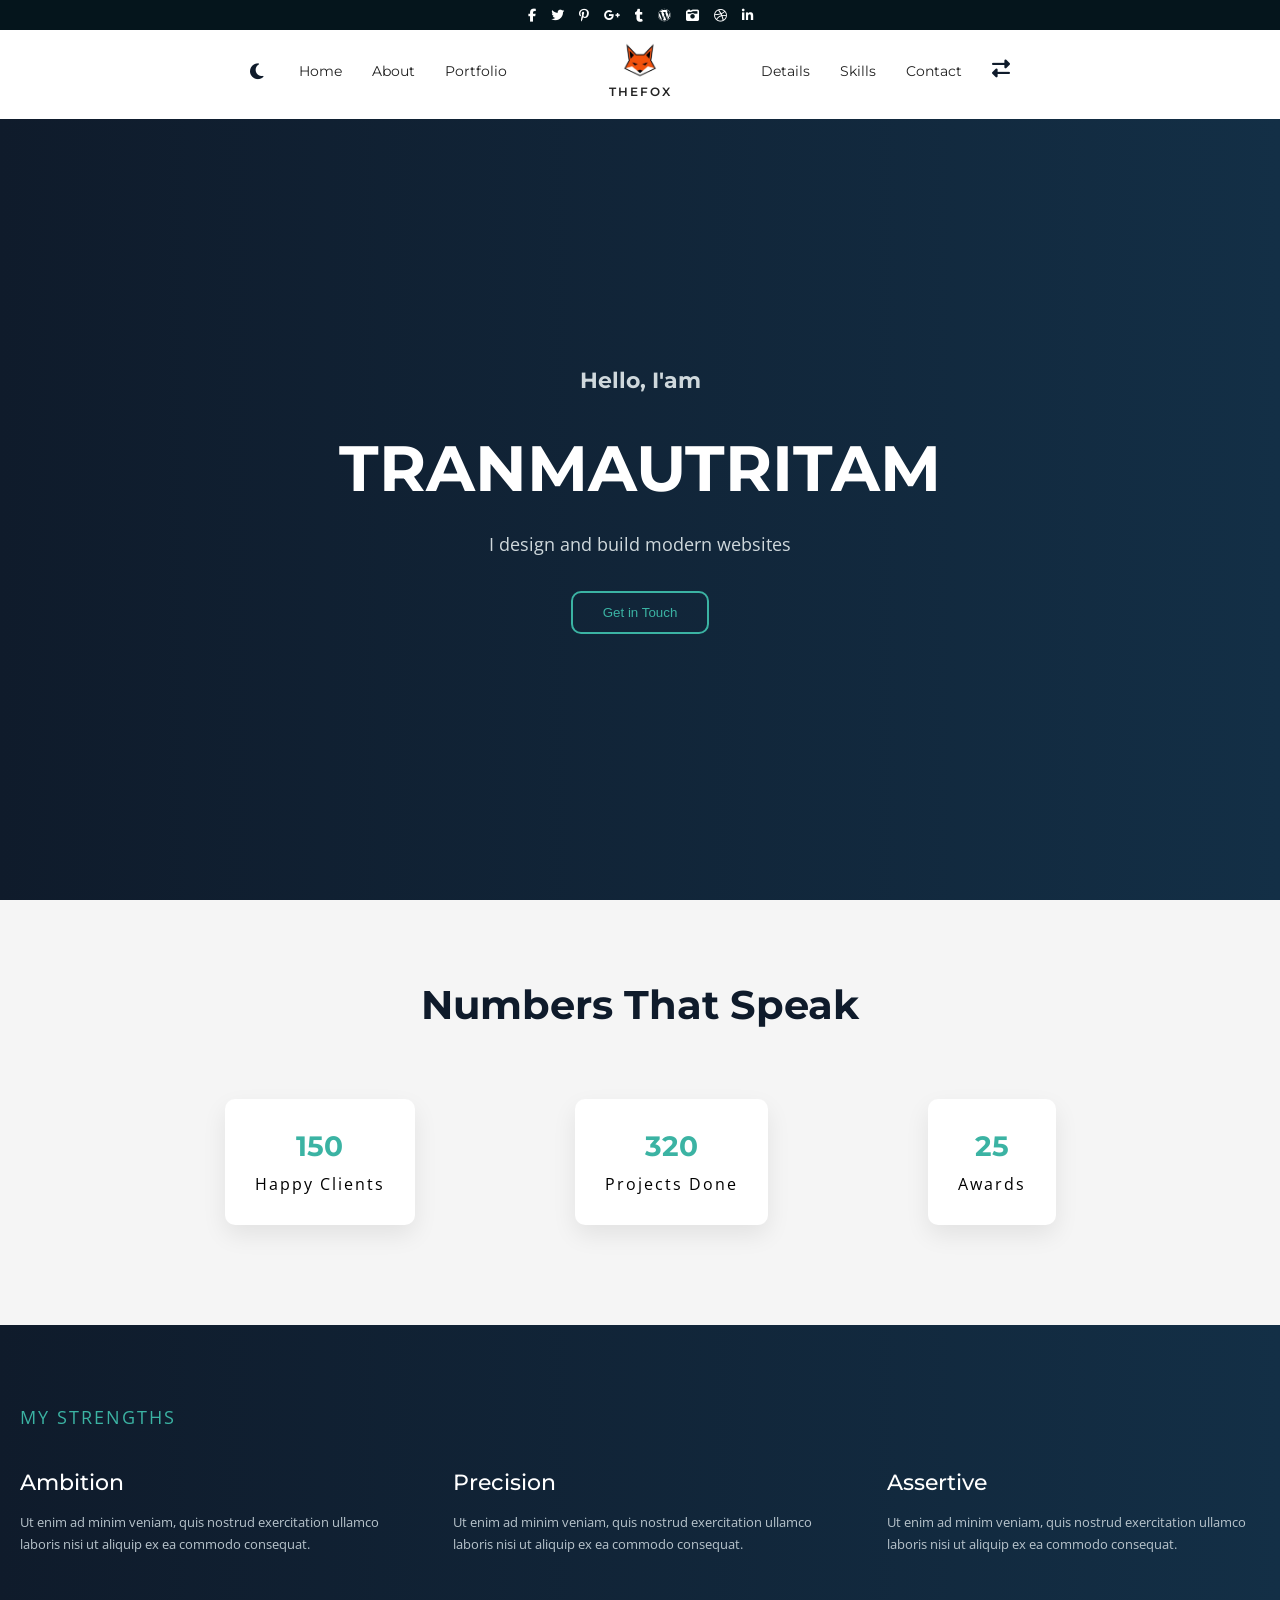
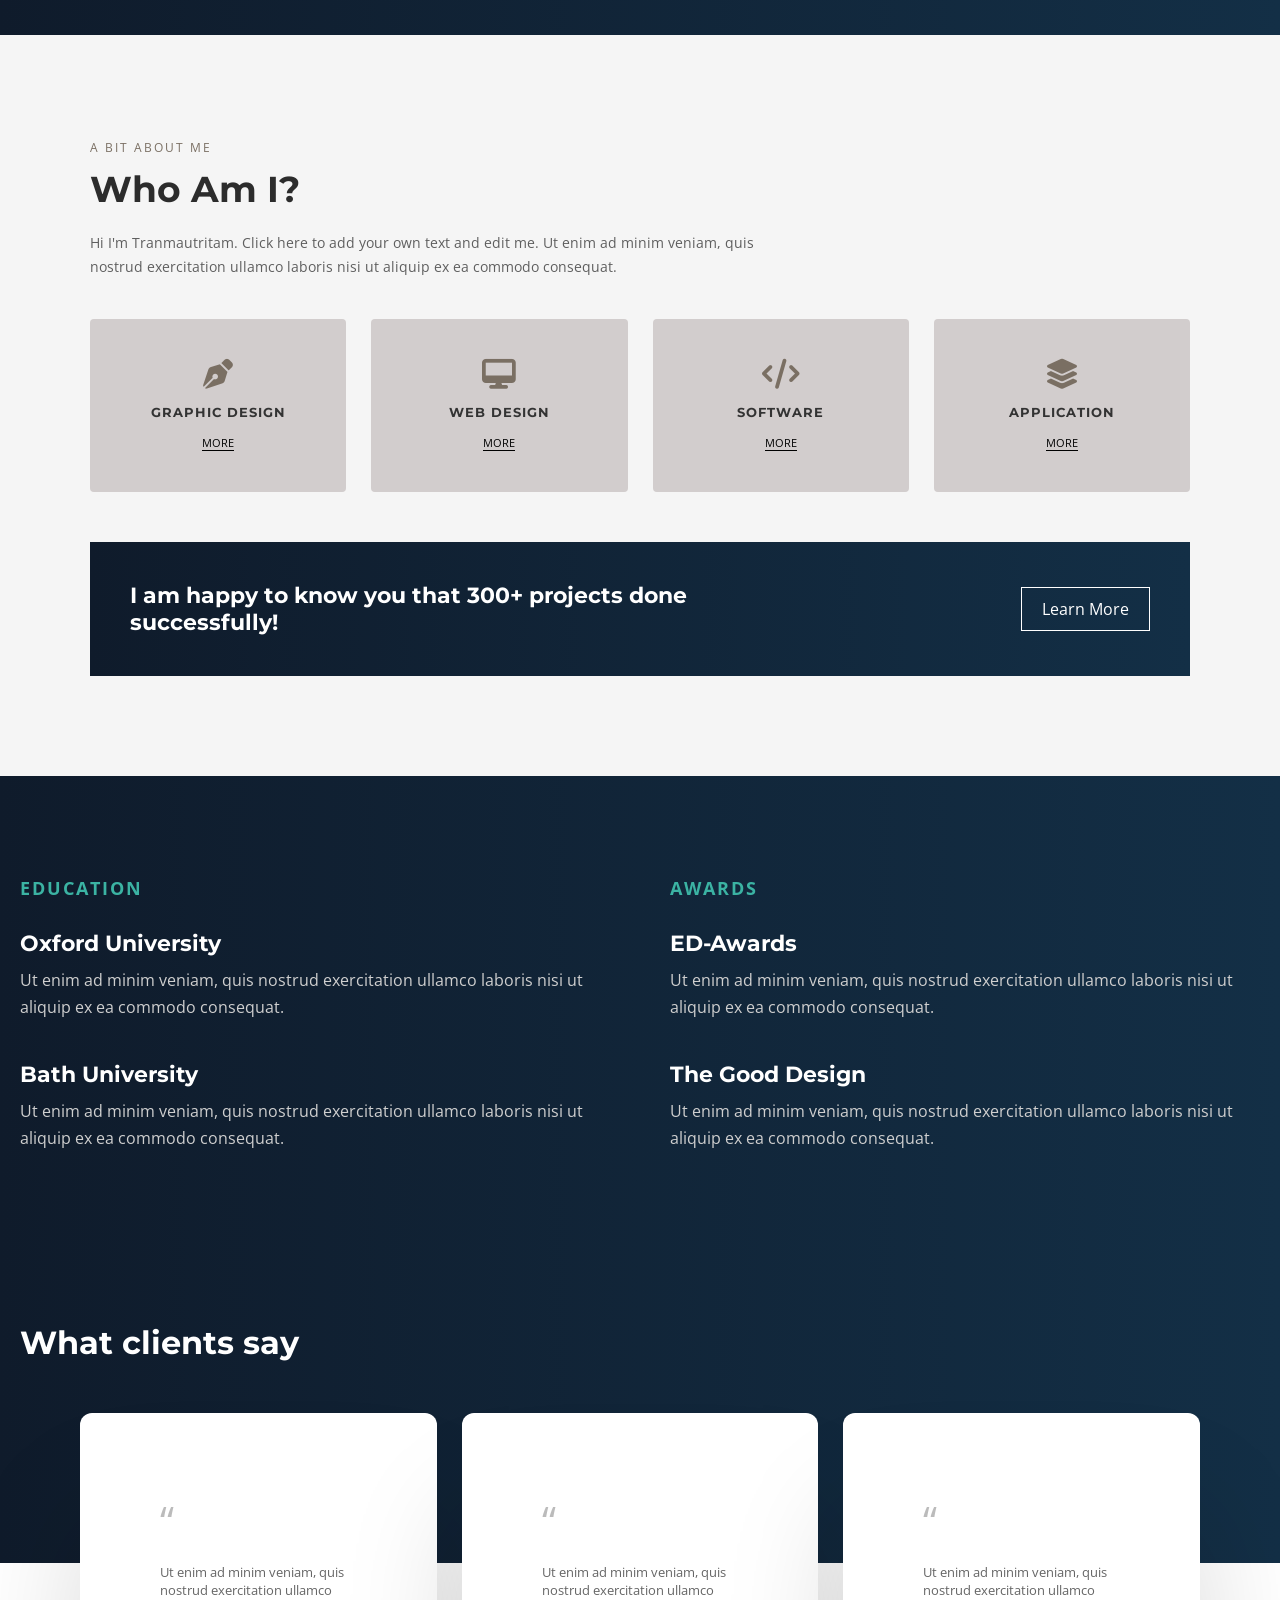
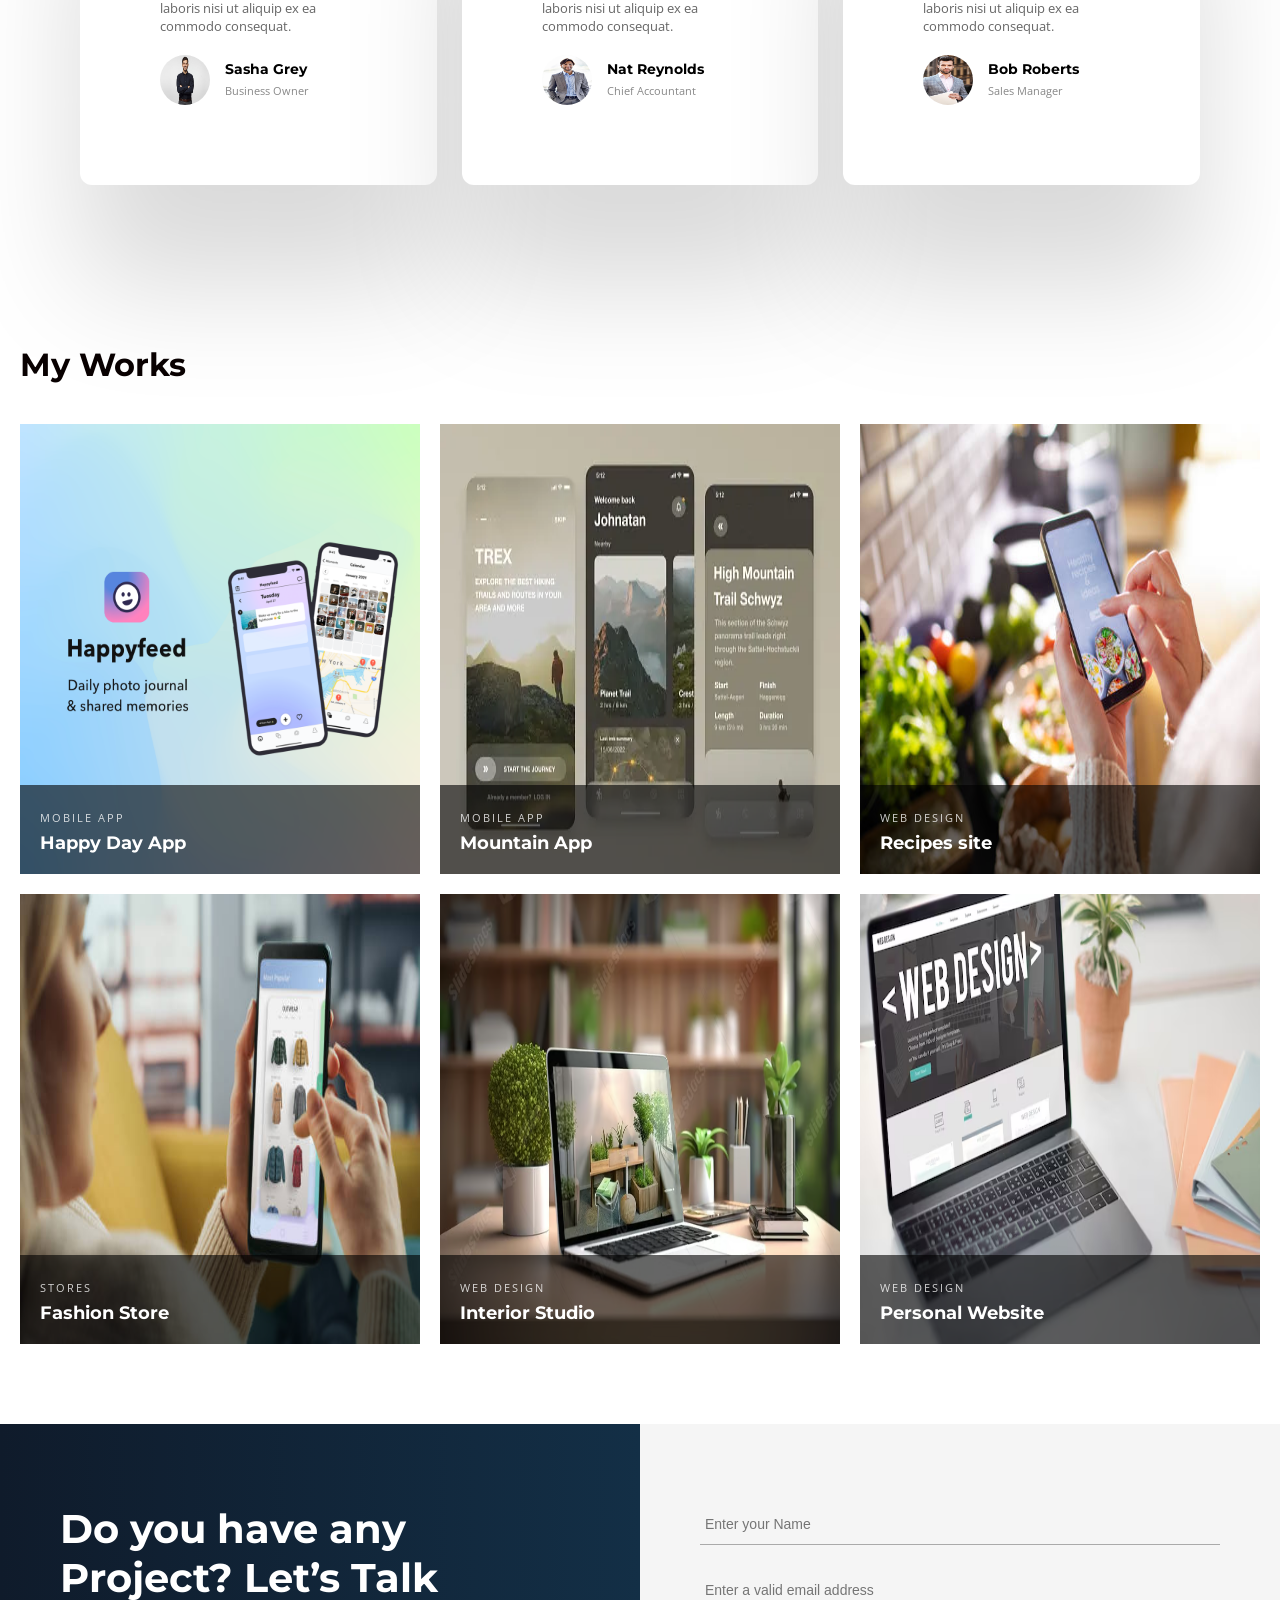
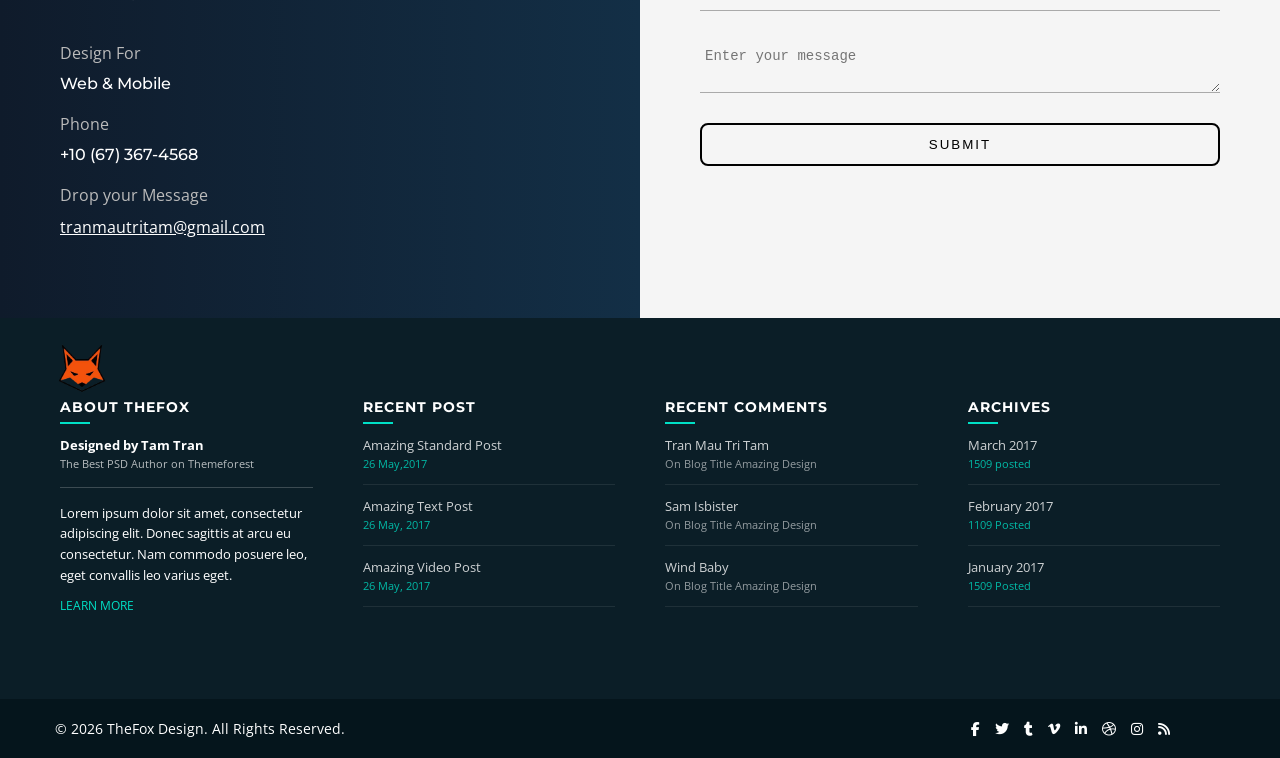
==== commit 63915d78: "Add files via upload" ====
--- a/about.html
+++ b/about.html
@@ -3,7 +3,8 @@
 
 <head>
     <meta charset="UTF-8" />
-    <title>TheFox Header</title>
+    <title>TheFox Website</title>
+    <link rel="icon" type="image/png" href="images/logo.png">
     <link rel="stylesheet" href="css/style.css">
     <link rel="stylesheet" href="https://cdnjs.cloudflare.com/ajax/libs/font-awesome/6.5.0/css/all.min.css">
     <link
@@ -12,6 +13,7 @@
 </head>
 
 <body>
+    <div class="scroll-progress"></div>
     <div class="main">
         <div class="global-container">
             <!-- HEADER TOP-->
@@ -37,7 +39,7 @@
                     </button>
                     <ul>
                         <li><a href="index.html">Home</a></li>
-                        <li><a href="about.html">About</a></li>
+                        <li><a href="about.html" class="active">About</a></li>
                         <li><a href="portfolio.html">Portfolio</a></li>
                     </ul>
                 </nav>
--- a/css/style.css
+++ b/css/style.css
@@ -1,3 +1,23 @@
+:root {
+
+    --bg-color: #ffffff;
+    --text-color: #0f1b2b;
+    --text-color: #000;
+    --section-bg: #f5f5f5;
+    --card-bg: #ffffff;
+    --accent-color: #3bb3a3;
+
+}
+
+body.dark-mode {
+
+    --bg-color: #0f172a;
+    --text-color: #e5e7eb;
+    --text-color: #ffffff;
+    --section-bg: #1e293b;
+    --card-bg: #111827;
+}
+
 /* GLOBAL RESET */
 * {
     margin: 0;
@@ -10,6 +30,14 @@
     flex-direction: column;
     min-height: 100vh;
     overflow-x: hidden;
+    background: var(--bg-color);
+    color: var(--text-color);
+}
+
+html,
+body {
+    overflow-x: hidden;
+    scroll-behavior: smooth;
 }
 
 .main {
@@ -53,6 +81,14 @@
     align-items: center;
 }
 
+.top-bar {
+    position: fixed;
+    top: 0;
+    left: 0;
+    width: 100%;
+    z-index: 1000;
+}
+
 .top-social {
     display: flex;
     gap: 15px;
@@ -74,7 +110,17 @@
     display: grid;
     grid-template-columns: 1fr auto 1fr;
     align-items: center;
-    padding: 0 250px;
+    padding: 10px 250px;
+    padding-bottom: 20px;
+}
+
+.top-header {
+    position: fixed;
+    top: 30px;
+    left: 0;
+    width: 100%;
+    z-index: 1000;
+    background: #fff;
 }
 
 .nav-left ul,
@@ -82,6 +128,7 @@
     display: flex;
     gap: 35px;
     list-style: none;
+    align-items: center;
     margin: 0;
     padding: 0;
 }
@@ -92,6 +139,10 @@
 
 .nav-right {
     justify-self: end;
+    display: flex;
+    align-items: center;
+    justify-content: flex-end;
+    gap: 10px;
 }
 
 .nav-left a,
@@ -105,12 +156,15 @@
     display: flex;
     flex-direction: column;
     align-items: center;
-    justify-self: center;
+    justify-content: center;
+    text-decoration: none;
+    cursor: pointer;
 }
 
 .logo img {
     height: 40px;
     display: block;
+    transition: 0.3s;
 }
 
 .logo-text {
@@ -120,6 +174,7 @@
     letter-spacing: 2px;
     font-weight: 600;
     color: #222;
+    text-decoration: none;
 }
 
 /* FOOTER TOP */
@@ -239,6 +294,8 @@
     color: #00e0c6;
 }
 
+/**********************************************************HOME PAGE**********************************************************************/
+
 /* HERO SECTION */
 .hero {
     position: relative;
@@ -249,7 +306,6 @@
 .hero-slider {
     position: relative;
     height: 100%;
-    margin-top: 30px;
 }
 
 .hero-slide {
@@ -280,13 +336,12 @@
 
 .hero-content {
     position: absolute;
-    top: 50%;
+    top: 55%;
     left: 50%;
     transform: translate(-50%, -50%);
     text-align: center;
     color: white;
     z-index: 2;
-    text-align: right;
 }
 
 .hero-content h1 {
@@ -1137,7 +1192,7 @@
 
 .featured-controls {
     position: absolute;
-    bottom: 60px;
+    bottom: 140px;
     left: 50%;
     transform: translateX(-50%);
     display: flex;
@@ -1652,32 +1707,40 @@
     justify-content: center;
     align-items: center;
     text-align: center;
-    margin-top: 30px;
     background: linear-gradient(to right, #0f1b2b, #132f46);
+}
+
+.about-hero-content {
+    display: flex;
+    margin-top: 100px;
+    flex-direction: column;
+    justify-content: center;
+    align-items: center;
 }
 
 .about-hero-content h3 {
     font-size: 22px;
-    margin-bottom: 10px;
+    margin-bottom: 35px;
     color: #cfd8dc;
 }
 
 .about-hero-content h1 {
     font-size: 64px;
     font-weight: 700;
-    margin-bottom: 20px;
+    margin-bottom: 25px;
     color: #ffffff;
 }
 
 .about-sub {
     font-size: 18px;
-    margin-bottom: 30px;
+    margin-bottom: 15px;
     color: #cfd8dc;
 }
 
 .aboutme-btn {
     padding: 12px 30px;
     border: 2px solid #3bb3a3;
+    margin-top: 20px;
     background: transparent;
     color: #3bb3a3;
     border-radius: 10px;
@@ -1690,6 +1753,8 @@
     color: white;
 }
 
+/*STATS SECTION */
+
 .stats-section {
     background: #f5f5f5;
     padding: 80px 20px;
@@ -1764,6 +1829,7 @@
 .about-section {
     background: #f5f5f5;
     padding: 100px 20px;
+    background: var(--section-bg);
 }
 
 .about-container {
@@ -2115,12 +2181,11 @@
 
 .portfolio-banner {
     width: 100%;
-    margin-top: 30px;
     overflow: hidden;
 }
 
 .portfolio-top {
-    background: linear-gradient(to bottom, #0f1b2b, #132f46);
+    background: url("../images/portfolio-hero.jpg") center/cover no-repeat;
     height: 300px;
     width: 100%;
 }
@@ -2141,9 +2206,9 @@
 }
 
 .portfolio-white {
-    background: #ffffff;
-    padding: 80px 0;
-    margin-top: -60px;
+    background: linear-gradient(to bottom, #ffffff, #f3f3f3);
+    padding: 125px 0;
+    margin-top: -115px;
     text-align: center;
 }
 
@@ -2183,76 +2248,11 @@
     color: #fff;
 }
 
-
-/* DESIGNER SECTION */
-
-.about-designer {
-    background: linear-gradient(to bottom, #ffffff, #f3f3f3);
-    padding: 100px 0;
-}
-
-.designer-grid {
-    display: grid;
-    grid-template-columns: 1fr 1fr;
-    align-items: center;
-    gap: 80px;
-}
-
-.designer-left h2 {
-    font-size: 60px;
-    font-weight: 300;
-    margin-bottom: 50px;
-    margin-left: 60px;
-}
-
-.designer-left h2 span {
-    font-weight: 700;
-}
-
-.workspace-img img {
-    width: 100%;
-    max-width: 500px;
-    height: 80vh;
-    display: block;
-    margin-left: 70px;
-}
-
-.designer-right {
-    text-align: center;
-}
-
-.person-img img {
-    width: 100%;
-    height: 80vh;
-    max-width: 500px;
-    display: block;
-    margin-top: -130px;
-    margin-left: 40px;
-}
-
-.designer-btn {
-    display: inline-block;
-    padding: 12px 50px;
-    border: 2px solid #000;
-    text-decoration: none;
-    color: #000;
-    font-weight: 600;
-    letter-spacing: 1px;
-    transition: 0.3s;
-    margin-top: 30px;
-}
-
-.designer-btn:hover {
-    background: #3bb3a3;
-    color: #fff;
-    border: 2px solid #3bb3a3;
-}
-
 /* DIGITAL SECTION */
 
 .digital-section {
-    background: #f3f3f3;
-    padding: 120px 0;
+    background: linear-gradient(to bottom, #f3f3f3, #ffffff);
+    padding: 50px 0;
 }
 
 .digital-top {
@@ -2322,6 +2322,7 @@
 .arrow {
     font-size: 28px;
     margin-bottom: 10px;
+    cursor: pointer;
 }
 
 .view-portfolio {
@@ -2335,7 +2336,8 @@
 
 .portfolio-gallery {
     padding: 80px 0;
-    background-color: #f3f3f3;
+    background: linear-gradient(to bottom, #ffffff, #f3f3f3);
+    scroll-margin-bottom: 60px;
 }
 
 .portfolio-gallery-grid {
@@ -2378,63 +2380,48 @@
     border: 2px solid #3bb3a3;
 }
 
-/* VISUAL COMMUNICATION SECTION */
-
-.visual-section {
-    padding: 10px 30px;
-    background: #f4f4f4;
-}
-
-.visual-grid {
-    display: grid;
-    grid-template-columns: 1fr 1fr;
-    gap: 120px;
+.portfolio-gallery-item {
+    position: relative;
+    overflow: hidden;
+}
+
+.portfolio-gallery-item img {
+    width: 100%;
+    display: block;
+}
+
+.portfolio-overlay {
+    position: absolute;
+    top: 0;
+    left: 0;
+    width: 100%;
+    height: 100%;
+    background: rgba(0, 0, 0, 0.6);
+    display: flex;
+    justify-content: center;
     align-items: center;
-}
-
-.visual-left h2 {
-    font-size: 40px;
-    line-height: 1.3;
-    margin-bottom: 25px;
-}
-
-.visual-left h2 strong {
-    font-weight: 700;
-}
-
-.visual-left p {
-    margin-bottom: 30px;
-    color: #555;
-    line-height: 1.8;
-}
-
-.visual-right p {
-    color: #555;
-    line-height: 1.8;
-    margin-top: 300px;
-}
-
-.visual-btn {
+    opacity: 0;
+    transition: 0.3s;
+}
+
+.portfolio-gallery-item:hover .portfolio-overlay {
+    opacity: 1;
+}
+
+.portfolio-overlay a {
     background: #3bb3a3;
     color: #fff;
-    padding: 14px 32px;
+    padding: 10px 20px;
     text-decoration: none;
+    border-radius: 5px;
     font-size: 14px;
-    letter-spacing: 2px;
-    display: inline-block;
-}
-
-.visual-btn:hover {
-    background: #3bb3a3;
-    color: #fff;
-    border: 2px solid #3bb3a3;
 }
 
 /* SERVICE OFFER SECTION */
 
 .service-offer {
     padding: 70px 70px;
-    background: #f4f4f4;
+    background: linear-gradient(to bottom, #f3f3f3, #ffffff);
 }
 
 .service-offer-header h2 {
@@ -2479,11 +2466,585 @@
     margin-bottom: 10px;
 }
 
+/* TESTIMONAL SECTION */
+
+.testimonial {
+    padding: 100px 50px;
+    background: linear-gradient(to bottom, #ffffff, #f3f3f3);
+    text-align: center;
+}
+
+.testimonial-subtitle {
+    letter-spacing: 3px;
+    font-size: 12px;
+    color: #999;
+    margin-bottom: 10px;
+}
+
+.testimonial-title {
+    font-size: 36px;
+    font-weight: 600;
+    margin-bottom: 15px;
+}
+
+.testimonial-desc {
+    max-width: 600px;
+    margin: auto;
+    color: #666;
+    margin-bottom: 60px;
+}
+
+.testimonial-grid {
+    display: grid;
+    grid-template-columns: repeat(2, 1fr);
+    gap: 40px;
+}
+
+.testimonial-card {
+    background: #fff;
+    padding: 40px;
+    border-radius: 6px;
+    box-shadow: 0 10px 25px rgba(0, 0, 0, 0.05);
+    transition: all 0.3s ease;
+}
+
+.testimonial-card img {
+    width: 70px;
+    height: 70px;
+    border-radius: 50%;
+    object-fit: cover;
+    margin-bottom: 15px;
+}
+
+.testimonial-card h4 {
+    margin-bottom: 10px;
+}
+
+.testimonial-card p {
+    font-size: 14px;
+    color: #666;
+}
+
+.testimonial-card:hover {
+    transform: translateY(-8px);
+    box-shadow: 0 20px 40px rgba(0, 0, 0, 0.15);
+}
+
+/***********************************************************DETAILS SECTION****************************************************************/
+
+/* DETAILS HERO SECTION */
+
+.details-hero {
+    background: url("../images/details-hero.jpg") center/cover no-repeat;
+    padding: 205px 0;
+    position: relative;
+    color: white;
+    text-align: center;
+}
+
+.details-hero::before {
+    content: "";
+    position: absolute;
+    top: 0;
+    left: 0;
+    width: 100%;
+    height: 100%;
+    background: rgba(15, 27, 43, 0.7);
+}
+
+.details-hero-content {
+    position: relative;
+    margin-top: 60px;
+    z-index: 2;
+}
+
+.breadcrumb {
+    font-size: 14px;
+    margin-bottom: 15px;
+}
+
+.breadcrumb a {
+    color: #3bb3a3;
+    text-decoration: none;
+}
+
+.details-hero h1 {
+    font-size: 44px;
+    margin-bottom: 10px;
+}
+
+.details-sub {
+    max-width: 600px;
+    margin: auto;
+    line-height: 1.6;
+    color: #d0d7de;
+}
+
+/* PROJECT OVERVIEW SECTION */
+
+.projects-overview {
+    padding: 180px 50px;
+    background: #f5f5f5;
+    text-align: center;
+}
+
+.projects-title {
+    font-size: 42px;
+    font-weight: 700;
+    margin-bottom: 20px;
+    color: #0f1b2b;
+}
+
+.projects-sub {
+    max-width: 700px;
+    margin: auto;
+    font-size: 16px;
+    line-height: 1.7;
+    color: #666;
+    margin-bottom: 120px;
+}
+
+.overview-item {
+    display: grid;
+    grid-template-columns: 1fr 1fr;
+    gap: 60px;
+    align-items: center;
+    margin-top: 150px;
+    text-align: left;
+    scroll-margin-top: 210px;
+}
+
+.overview-image img {
+    width: 100%;
+    display: block;
+    border-radius: 8px;
+    transition: 0.4s;
+}
+
+.overview-image img:hover {
+    transform: scale(1.05);
+}
+
+.overview-text h3 {
+    font-size: 28px;
+    margin-bottom: 15px;
+    color: #0f1b2b;
+}
+
+.overview-text p {
+    font-size: 15px;
+    line-height: 1.7;
+    color: #666;
+    margin-bottom: 25px;
+    max-width: 500px;
+}
+
+.visit-btn {
+    display: inline-block;
+    padding: 12px 25px;
+    background: #3bb3a3;
+    color: #fff;
+    text-decoration: none;
+    border-radius: 6px;
+    font-size: 14px;
+    transition: 0.3s;
+}
+
+.visit-btn:hover {
+    background: #2a8f83;
+}
+
+/* PROJECT DETAILS SECTION */
+
+.project-details {
+    padding: 70px 20px;
+    background: #f3f3f3;
+    scroll-margin-top: 80px;
+}
+
+.details-image {
+    text-align: center;
+    margin-bottom: 50px;
+}
+
+.details-image img {
+    width: 100%;
+    max-width: 600px;
+    border-radius: 8px;
+    margin: auto;
+}
+
+.details-content {
+    max-width: 900px;
+    margin: auto;
+}
+
+.details-title {
+    font-size: 34px;
+    margin-bottom: 20px;
+    color: #0f1b2b;
+    text-align: center;
+}
+
+.details-intro {
+    line-height: 1.7;
+    margin-bottom: 40px;
+    color: #666;
+    text-align: center;
+}
+
+.project-info-box {
+    background: #f5f5f5;
+    padding: 25px;
+    border-radius: 8px;
+    margin-bottom: 40px;
+}
+
+.project-info-box ul {
+    list-style: none;
+    padding: 0;
+}
+
+.project-info-box li {
+    margin-bottom: 10px;
+}
+
+.project-features {
+    margin-bottom: 40px;
+}
+
+.project-features ul {
+    padding-left: 20px;
+}
+
+.project-stats {
+    display: grid;
+    grid-template-columns: repeat(4, 1fr);
+    gap: 25px;
+    margin: 40px 0;
+}
+
+.stat-box {
+    background: #ffffff;
+    padding: 30px;
+    text-align: center;
+    border-radius: 10px;
+    box-shadow: 0 10px 25px rgba(0, 0, 0, 0.08);
+}
+
+.stat-box h3 {
+    color: #3bb3a3;
+    font-size: 28px;
+}
+
+.gallery-grid {
+    display: grid;
+    grid-template-columns: repeat(2, 1fr);
+    gap: 10px;
+}
+
+.gallery-grid img {
+    width: 100%;
+    border-radius: 6px;
+    height: 45vh;
+}
+
+.project-challenges {
+    background: #f5f5f5;
+    padding: 25px;
+    border-radius: 8px;
+    margin-top: 40px;
+}
+
+.back-btn {
+    display: block;
+    width: max-content;
+    margin: 50px auto 0;
+    padding: 12px 30px;
+    background: #3bb3a3;
+    color: #fff;
+    text-decoration: none;
+    border-radius: 6px;
+}
+
+.back-btn:hover {
+    background: #2a8f83;
+}
+
+/****************************************************SKILLS PAGE**************************************************************************/
+
+/* SKILLS HERO */
+
+.skills-hero {
+    background: url("../images/skills-hero.jpg") center/cover no-repeat;
+    padding: 180px 0;
+    text-align: center;
+    color: white;
+    position: relative;
+}
+
+.skills-hero::before {
+    content: "";
+    position: absolute;
+    top: 0;
+    left: 0;
+    width: 100%;
+    height: 100%;
+    background: rgba(15, 27, 43, 0.7);
+}
+
+.skills-hero-content {
+    position: relative;
+    z-index: 2;
+    margin-top: 60px;
+}
+
+.skills-hero h1 {
+    font-size: 44px;
+    margin-bottom: 15px;
+}
+
+.skills-sub {
+    max-width: 650px;
+    margin: auto;
+    line-height: 1.6;
+    color: #d0d7de;
+}
+
+/* CORE SKILLS */
+
+.skill-head {
+    display: flex;
+    justify-content: space-between;
+    align-items: center;
+    margin-bottom: 8px;
+    font-weight: 600;
+}
+
+.core-skills {
+    padding: 100px 60px;
+    background: linear-gradient(to bottom, #f3f3f3, #ffffff);
+}
+
+.skills-title {
+    text-align: center;
+    font-size: 38px;
+    margin-bottom: 60px;
+    color: #0f1b2b;
+}
+
+.skill-item {
+    margin-bottom: 30px;
+}
+
+.skill-item p {
+    margin-bottom: 8px;
+    font-weight: 600;
+}
+
+.skills-progress-bar {
+    background: #ddd;
+    height: 8px;
+    border-radius: 6px;
+    overflow: hidden;
+}
+
+.skills-progress-level {
+    background: #3bb3a3;
+    height: 100%;
+    width: 0;
+    transition: width 1.5s ease;
+}
+
+/* TOOLS AND TECHNOLOGIES */
+
+.tools-section {
+    padding: 80px 40px;
+    background: linear-gradient(to bottom, #ffffff, #f3f3f3);
+}
+
+.tools-title {
+    text-align: center;
+    font-size: 38px;
+    margin-bottom: 70px;
+    color: #0f1b2b;
+}
+
+.tools-grid {
+    display: grid;
+    grid-template-columns: repeat(3, 1fr);
+    gap: 40px;
+}
+
+.tool-card {
+    background: #f5f5f5;
+    padding: 40px;
+    text-align: center;
+    border-radius: 8px;
+    transition: 0.3s;
+}
+
+.tool-card i {
+    font-size: 32px;
+    color: #3bb3a3;
+    margin-bottom: 15px;
+}
+
+.tool-card h3 {
+    margin-bottom: 10px;
+}
+
+.tool-card p {
+    font-size: 14px;
+    color: #666;
+    line-height: 1.6;
+}
+
+.tool-card:hover {
+    transform: translateY(-6px);
+    box-shadow: 0 10px 25px rgba(0, 0, 0, 0.1);
+}
+
+/* CREATIVE SKILLS */
+
+.creative-skills {
+    padding: 50px 40px;
+    background: linear-gradient(to bottom, #f3f3f3, #ffffff);
+}
+
+.creative-title {
+    text-align: center;
+    font-size: 38px;
+    margin-bottom: 70px;
+    color: #0f1b2b;
+}
+
+.creative-grid {
+    display: grid;
+    grid-template-columns: repeat(2, 1fr);
+    gap: 40px;
+}
+
+.creative-card {
+    background: #ffffff;
+    padding: 40px;
+    border-radius: 8px;
+    transition: 0.3s;
+    box-shadow: 0 8px 20px rgba(0, 0, 0, 0.08);
+}
+
+.creative-card i {
+    font-size: 30px;
+    color: #3bb3a3;
+    margin-bottom: 15px;
+}
+
+.creative-card h3 {
+    margin-bottom: 10px;
+}
+
+.creative-card p {
+    font-size: 14px;
+    line-height: 1.6;
+    color: #666;
+}
+
+.creative-card:hover {
+    transform: translateY(-6px);
+}
+
+/* SOFT SKILLS */
+
+.soft-skills {
+    padding: 70px 40px;
+    background: linear-gradient(to bottom, #ffffff, #f3f3f3);
+}
+
+.soft-title {
+    text-align: center;
+    font-size: 38px;
+    margin-bottom: 70px;
+    color: #0f1b2b;
+}
+
+.soft-grid {
+    display: grid;
+    grid-template-columns: repeat(3, 1fr);
+    gap: 40px;
+}
+
+.soft-card {
+    background: #ffffff;
+    padding: 35px;
+    text-align: center;
+    border-radius: 8px;
+    box-shadow: 0 8px 20px rgba(0, 0, 0, 0.08);
+    transition: 0.3s;
+}
+
+.soft-card i {
+    font-size: 28px;
+    color: #3bb3a3;
+    margin-bottom: 15px;
+}
+
+.soft-card h3 {
+    margin-bottom: 10px;
+}
+
+.soft-card p {
+    font-size: 14px;
+    color: #666;
+    line-height: 1.6;
+}
+
+.soft-card:hover {
+    transform: translateY(-6px);
+}
+
+/* TIMELINE */
+
+.skills-timeline {
+    padding: 70px 0;
+    background: linear-gradient(to bottom, #f3f3f3, #ffffff);
+}
+
+.timeline-title {
+    text-align: center;
+    font-size: 38px;
+    margin-bottom: 70px;
+    color: #0f1b2b;
+}
+
+.timeline {
+    max-width: 700px;
+    margin: auto;
+}
+
+.timeline-item {
+    background: #f5f5f5;
+    padding: 25px;
+    margin-bottom: 30px;
+    border-left: 4px solid #3bb3a3;
+    border-radius: 6px;
+}
+
+.timeline-item h3 {
+    margin-bottom: 10px;
+    color: #3bb3a3;
+}
+
+.timeline-item p {
+    color: #666;
+    line-height: 1.6;
+    font-size: 14px;
+}
+
 /* WORKFLOW SECTION */
 
 .workflow-section {
-    padding: 100px 0;
-    background: linear-gradient(to bottom, #f3f3f3, #ffffff);
+    padding: 70px 0;
+    background: linear-gradient(to bottom, #ffffff, #f3f3f3);
     color: #000;
 }
 
@@ -2543,6 +3104,7 @@
 }
 
 .workflow-step h3 {
+    color: #000;
     margin-bottom: 10px;
 }
 
@@ -2551,69 +3113,59 @@
     line-height: 1.6;
 }
 
-/* TESTIMONAL SECTION */
-
-.testimonial {
-    padding: 100px 50px;
-    background: linear-gradient(to bottom, #ffffff, #f3f3f3);
-    text-align: center;
-}
-
-.testimonial-subtitle {
-    letter-spacing: 3px;
-    font-size: 12px;
-    color: #999;
-    margin-bottom: 10px;
-}
-
-.testimonial-title {
-    font-size: 36px;
-    font-weight: 600;
-    margin-bottom: 15px;
-}
-
-.testimonial-desc {
-    max-width: 600px;
-    margin: auto;
-    color: #666;
-    margin-bottom: 60px;
-}
-
-.testimonial-grid {
+/* VISUAL COMMUNICATION SECTION */
+
+.visual-section {
+    padding: 70px 50px;
+    background: linear-gradient(to bottom, #f3f3f3, #ffffff);
+}
+
+.visual-grid {
     display: grid;
-    grid-template-columns: repeat(2, 1fr);
-    gap: 40px;
-}
-
-.testimonial-card {
-    background: #fff;
-    padding: 40px;
-    border-radius: 6px;
-    box-shadow: 0 10px 25px rgba(0, 0, 0, 0.05);
-    transition: all 0.3s ease;
-}
-
-.testimonial-card img {
-    width: 70px;
-    height: 70px;
-    border-radius: 50%;
-    object-fit: cover;
-    margin-bottom: 15px;
-}
-
-.testimonial-card h4 {
-    margin-bottom: 10px;
-}
-
-.testimonial-card p {
+    grid-template-columns: 1fr 1fr;
+    gap: 120px;
+    align-items: center;
+}
+
+.visual-left h2 {
+    font-size: 40px;
+    line-height: 1.3;
+    margin-bottom: 25px;
+}
+
+.visual-left h2 strong {
+    font-weight: 700;
+}
+
+.visual-left p {
+    margin-bottom: 30px;
+    color: #555;
+    line-height: 1.8;
+}
+
+.visual-right p {
+    color: #555;
+    line-height: 1.8;
+    margin-top: 300px;
+}
+
+.visual-btn {
+    background: #3bb3a3;
+    color: #fff;
+    padding: 14px 32px;
+    text-decoration: none;
     font-size: 14px;
-    color: #666;
-}
-
-.testimonial-card:hover {
-    transform: translateY(-8px);
-    box-shadow: 0 20px 40px rgba(0, 0, 0, 0.15);
-}
+    letter-spacing: 2px;
+    display: inline-block;
+}
+
+.visual-btn:hover {
+    background: #3bb3a3;
+    color: #fff;
+    border: 2px solid #3bb3a3;
+}
+
+
 
 /****************************************************CONTACT PAGE*************************************************************************/
 
@@ -2621,16 +3173,15 @@
 
 .contact-banner {
     width: 100%;
-    margin-top: 30px;
     overflow: hidden;
 }
 
 .contact-top {
-    background: linear-gradient(to bottom, #0f1b2b, #132f46);
+    background: url("../images/contactme-hero.jpg") center/cover no-repeat;
     height: 480px;
     width: 100%;
     text-align: center;
-    padding-top: 150px;
+    padding-top: 200px;
     color: white;
 }
 
@@ -2658,7 +3209,6 @@
     box-shadow: 0 20px 50px rgba(0, 0, 0, 0.15);
     position: relative;
     z-index: 2;
-    height: 700px;
 }
 
 .contact-left img {
@@ -2669,7 +3219,6 @@
 
 .contact-right {
     padding: 40px;
-    margin-top: 100px;
 }
 
 .contact-tag {
@@ -2778,11 +3327,11 @@
 
 .contact-details-section {
     background: #f5f5f5;
-    padding: 80px 60px;
+    padding: 100px 20px;
 }
 
 .contact-details-container {
-    max-width: 1100px;
+    max-width: 1000px;
     margin: auto;
     display: grid;
     grid-template-columns: 1fr 1fr;
@@ -2818,10 +3367,11 @@
     border-radius: 6px;
 }
 
+
 /****************************************************ANIMATIONS*************************************************************************/
 
-
-/* SERVICES SECTION */
+/* HOME PAGE ANIMATIONS */
+
 .services-text {
     max-height: 0;
     overflow: hidden;
@@ -2845,7 +3395,6 @@
     transform: translateX(3px);
 }
 
-/* PORTFOLIO ANIMATION */
 .reveal {
     opacity: 0;
     transform: translateY(60px) scale(0.95);
@@ -2884,13 +3433,11 @@
     transform: translateY(-8px) scale(1.02);
 }
 
-/* SKILL ANIMATION */
 .progress {
     width: 0;
     transition: width 1.5s ease;
 }
 
-/*PRICING SECTION */
 .pricing-card {
     opacity: 0;
     transform: scale(0.8) translateY(40px);
@@ -2925,8 +3472,6 @@
     transform: translateY(-15px) scale(1.05);
 }
 
-/* FEATURED SECTION */
-
 .reveal-left,
 .reveal-right {
     opacity: 0;
@@ -2956,7 +3501,6 @@
     transform: translateY(-5px) scale(1.05);
 }
 
-/* FUNFACTS SECTION */
 .fact-box {
     opacity: 0;
     transform: translateY(50px);
@@ -2968,8 +3512,6 @@
     transform: translateY(0);
 }
 
-/* QUOTE SECTION */
-
 .quote-content.active {
     opacity: 1;
     transform: translateY(0);
@@ -2979,8 +3521,6 @@
     opacity: 1;
     transform: translateX(-50%) scale(1);
 }
-
-/* NEWS SECTION */
 
 .reveal-news {
     opacity: 0;
@@ -3009,8 +3549,6 @@
     transform: scale(1.08);
 }
 
-/* BLOG CTA SECTION */
-
 .reveal-cta {
     opacity: 0;
     transform: translateY(60px);
@@ -3031,8 +3569,6 @@
     box-shadow: 0 8px 20px rgba(0, 0, 0, 0.2);
 }
 
-/* SOCIAL STRIP SECTION */
-
 .reveal-social .social-item {
     opacity: 0;
     transform: translateY(40px);
@@ -3090,8 +3626,6 @@
 .social-item:hover i {
     transform: scale(1.2);
 }
-
-/* HIRE SECTION */
 
 .reveal-hire {
     opacity: 0;
@@ -3126,8 +3660,6 @@
     transform: translateY(0);
 }
 
-/* CONTACT SECTION */
-
 .reveal-contact {
     opacity: 0;
     transform: translateY(20px);
@@ -3165,9 +3697,8 @@
     box-shadow: 0 10px 25px rgba(0, 0, 0, 0.2);
 }
 
-/* ABOUTME-PAGE ANIMATIONS */
-
-/* WORK SECTION */
+/* ABOUTME PAGE ANIMATIONS */
+
 .work-animate {
     opacity: 0;
     transform: translateY(60px);
@@ -3179,12 +3710,245 @@
     transform: translateY(0);
 }
 
+.client-card {
+    opacity: 0;
+    transform: translateY(60px);
+    transition: all 0.6s ease;
+}
+
+.client-show {
+    opacity: 1;
+    transform: translateY(0);
+}
+
+/* PORTFOLIO PAGE ANIMATIONS */
+
+.service-offer-card {
+    opacity: 0;
+    transform: translateY(40px);
+    transition: 0.6s;
+}
+
+.testimonial-card {
+    opacity: 0;
+    transition: all 0.8s ease;
+}
+
+.testimonial-left {
+    transform: translateX(-80px);
+}
+
+.testimonial-right {
+    transform: translateX(80px);
+}
+
+.testimonial-show {
+    opacity: 1;
+    transform: translateX(0);
+}
+
+.portfolio-gallery-item {
+    opacity: 0;
+    transform: translateY(60px);
+    transition: all 0.6s ease;
+}
+
+.portfolio-show {
+    opacity: 1;
+    transform: translateY(0);
+}
+
+.portfolio-gallery-item {
+    position: relative;
+    overflow: hidden;
+    cursor: pointer;
+}
+
+.portfolio-gallery-item img {
+    width: 100%;
+    height: 100%;
+    object-fit: cover;
+    transition: transform 0.4s ease;
+}
+
+.portfolio-gallery-item:hover img {
+    transform: scale(1.1);
+}
+
+.portfolio-overlay {
+    position: absolute;
+    top: 0;
+    left: 0;
+    width: 100%;
+    height: 100%;
+    background: rgba(0, 0, 0, 0.6);
+
+    display: flex;
+    justify-content: center;
+    align-items: center;
+
+    opacity: 0;
+    transition: opacity 0.4s ease;
+}
+
+.portfolio-gallery-item:hover .portfolio-overlay {
+    opacity: 1;
+}
+
+.digital-left,
+.digital-right {
+    opacity: 0;
+    transition: all 0.8s ease;
+}
+
+.digital-left {
+    transform: translateX(-80px);
+}
+
+.digital-right {
+    transform: translateX(80px);
+}
+
+.digital-show {
+    opacity: 1;
+    transform: translateX(0);
+}
+
+/* DETAILS PAGE ANIMATIONS */
+
+.overview-item {
+    opacity: 0;
+    transform: translateY(80px);
+    transition: all 0.8s ease;
+}
+
+.overview-show {
+    opacity: 1;
+    transform: translateY(0);
+}
+
+/* CONTACT PAGE ANIMATIONS */
+
+.contact-left,
+.contact-right {
+    opacity: 0;
+    transition: all 0.8s ease;
+}
+
+.contact-left {
+    transform: translateX(-80px);
+}
+
+.contact-right {
+    transform: translateX(80px);
+}
+
+.contact-show {
+    opacity: 1;
+    transform: translateX(0);
+}
+
+.contact-info-box {
+    opacity: 0;
+    transform: translateY(60px);
+    transition: 0.6s;
+}
+
+.contact-info-show {
+    opacity: 1;
+    transform: translateY(0);
+}
+
+.contact-details-left,
+.contact-map {
+    opacity: 0;
+    transform: translateY(80px);
+    transition: 0.8s;
+}
+
+.contact-details-show {
+    opacity: 1;
+    transform: translateY(0);
+}
+
+/* SKILLS PAGE ANIMATIONS */
+
+.skills-progress-level {
+    background: #3bb3a3;
+    height: 100%;
+    width: 0;
+    transition: width 1.5s ease;
+}
+
+.tool-card {
+    opacity: 0;
+    transform: translateY(60px);
+    transition: 0.6s;
+}
+
+.tool-show {
+    opacity: 1;
+    transform: translateY(0);
+}
+
+.creative-card {
+    opacity: 0;
+    transform: translateY(80px);
+    transition: 0.7s;
+}
+
+.creative-show {
+    opacity: 1;
+    transform: translateY(0);
+}
+
+.timeline-item {
+    opacity: 0;
+    transform: translateX(-60px);
+    transition: 0.6s;
+}
+
+.timeline-show {
+    opacity: 1;
+    transform: translateX(0);
+}
+
+.workflow-step {
+    opacity: 0;
+    transition: 0.7s;
+}
+
+.workflow-step.left {
+    transform: translateX(-80px);
+}
+
+.workflow-step.right {
+    transform: translateX(80px);
+}
+
+.workflow-show {
+    opacity: 1;
+    transform: translateX(0);
+}
+
+.visual-left {
+    opacity: 0;
+    transform: translateX(-80px);
+    transition: 0.8s;
+}
+
+.visual-right {
+    opacity: 0;
+    transform: translateX(80px);
+    transition: 0.8s;
+}
 
 /***************************************************RESPONSIVE (MOBILE + TABLET)*********************************************************************************/
 
 @media (max-width: 1024px) {
 
-    /* HEADER */
+    /* HOME PAGE */
+
     .top-header {
         padding: 10px 150px;
     }
@@ -3208,10 +3972,8 @@
         font-size: 10px;
     }
 
-    /* HERO SECTION */
-
     .hero {
-        height: 75vh;
+        height: 40vh;
         min-height: 200px;
     }
 
@@ -3254,7 +4016,6 @@
         font-size: 13px;
     }
 
-    /* SERVICES SECTION */
     .services-section {
         flex-direction: column;
         gap: 40px;
@@ -3266,7 +4027,6 @@
         height: auto;
     }
 
-    /* FEATURED SECTION */
     .featured-section {
         flex-direction: column;
         align-items: center;
@@ -3310,13 +4070,11 @@
     }
 
 
-    /* SKILLS SECTION */
     .skills-column-wrapper {
         flex-direction: column;
         gap: 30px;
     }
 
-    /* PRICING SECTION */
     .pricing-cards {
         flex-direction: column;
         align-items: center;
@@ -3326,7 +4084,6 @@
         transform: scale(1);
     }
 
-    /* FEATURED SECTION */
     .featured-section {
         flex-direction: column;
         gap: 40px;
@@ -3338,32 +4095,26 @@
         max-width: 300px;
     }
 
-    /* PORTFOLIO SECTION */
-
     .portfolio-grid {
         grid-template-columns: repeat(2, 1fr);
     }
 
-    /* NEWS SECTION */
     .news-section {
         grid-template-columns: repeat(2, 1fr);
         padding: 60px 20px;
     }
 
-    /* CTA SECTION */
     .cta-section,
     .blog-cta {
         flex-direction: column;
         text-align: center;
     }
 
-    /* SOCIAL STRIP SECTION */
     .social-strip {
         gap: 20px;
         text-align: center;
     }
 
-    /* CONTACT SECTION */
     .form-row {
         flex-direction: column;
     }
@@ -3372,7 +4123,6 @@
         width: 100%;
     }
 
-    /* FOOTER */
     .footer-top {
         flex-direction: column;
         padding: 60px 20px;
@@ -3386,7 +4136,11 @@
     }
 
 
-    /* ABOUT PAGE RESPONSIVE */
+    /* ABOUT PAGE */
+
+    .about-hero {
+        height: 40vh;
+    }
 
     .about-hero-content h1 {
         font-size: 42px;
@@ -3417,9 +4171,6 @@
         font-size: 28px;
         margin-bottom: 30px;
     }
-
-
-    /* STRENGTH SECTION RESPONSIVE */
 
     .strengths-grid {
         grid-template-columns: 1fr;
@@ -3427,8 +4178,6 @@
         text-align: center;
     }
 
-    /* ABOUT SECTION RESPONSIVE */
-
     .about-services {
         grid-template-columns: 1fr 1fr;
     }
@@ -3438,19 +4187,13 @@
         text-align: center;
     }
 
-    /* CLIENT SECTION RESPONSIVE */
-
     .clients-cards {
         grid-template-columns: repeat(2, 1fr);
     }
 
-    /* WORK SECTION RESPONSIVE */
-
     .works-grid {
         grid-template-columns: repeat(2, 1fr);
     }
-
-    /* CONTACT SECTION RESPONSIVE */
 
     .contactme-section {
         grid-template-columns: 1fr;
@@ -3466,7 +4209,7 @@
         font-size: 28px;
     }
 
-    /* PORTFOLIO PAGE RESPONSIVE */
+    /* PORTFOLIO PAGE */
 
     .portfolio-top {
         height: 220px;
@@ -3489,58 +4232,18 @@
     .portfolio-white h1 {
         font-size: 26px;
         letter-spacing: 3px;
+        margin-top: 80px;
     }
 
     .portfolio-white p {
         font-size: 14px;
         padding: 0 10px;
+        margin-top: 20px;
     }
 
     .portfolio-btn {
         margin-top: 15px;
     }
-
-    /* DESIGNER SECTION */
-
-    .designer-grid {
-        display: flex;
-        flex-direction: column;
-        gap: 30px;
-    }
-
-    .designer-right,
-    .designer-left {
-        width: 100%;
-        text-align: center;
-    }
-
-    .workspace-img img {
-        width: 100%;
-        max-width: 400px;
-        height: auto;
-        display: block;
-        margin: 0 auto;
-    }
-
-    .person-img img {
-        width: 100%;
-        max-width: 300px;
-        height: auto;
-        display: block;
-        margin: 20px auto 0;
-    }
-
-    .designer-btn {
-        display: inline-block;
-        margin-top: 15px;
-    }
-
-    .person-img,
-    .workspace-img {
-        position: static;
-    }
-
-    /* DIGITAL SECTION */
 
     .digital-top {
         grid-template-columns: 1fr;
@@ -3577,9 +4280,6 @@
         padding: 0 20px;
     }
 
-
-    /* PORTFOLIO GRID */
-
     .portfolio-grid {
         grid-template-columns: repeat(3, 1fr);
     }
@@ -3592,34 +4292,6 @@
     .portfolio-more-btn {
         margin-top: 30px;
     }
-
-    /* VISUAL SECTION */
-
-    .visual-grid {
-        grid-template-columns: 1fr;
-        gap: 50px;
-    }
-
-    .visual-left,
-    .visual-right {
-        text-align: center;
-    }
-
-    .visual-left h2 {
-        font-size: 32px;
-    }
-
-    .visual-left p,
-    .visual-right p {
-        max-width: 500px;
-        margin: auto;
-    }
-
-    .visual-btn {
-        margin-top: 20px;
-    }
-
-    /* SERVICE OFFER SECTION */
 
     .service-offer-grid {
         display: grid;
@@ -3637,102 +4309,1013 @@
         grid-template-columns: 1fr;
     }
 
-    /* CONTACT HERO + CARD RESPONSIVE */
+    /* DETAILS PAGE */
+
+    .details-hero {
+        padding: 140px 20px;
+    }
+
+    .details-hero h1 {
+        font-size: 36px;
+    }
+
+    .projects-overview {
+        padding: 140px 30px;
+    }
+
+    .overview-item {
+        grid-template-columns: 1fr;
+        gap: 40px;
+        text-align: center;
+    }
+
+    .overview-text p {
+        margin: auto;
+        margin-bottom: 20px;
+    }
+
+    .project-stats {
+        grid-template-columns: repeat(2, 1fr);
+    }
+
+    .gallery-grid {
+        grid-template-columns: repeat(2, 1fr);
+    }
+
+
+    /* SKILLS PAGE */
+
+    .skills-hero {
+        padding: 140px 20px;
+    }
+
+    .skills-hero h1 {
+        font-size: 36px;
+    }
+
+    .core-skills {
+        padding: 80px 30px;
+    }
+
+    .tools-grid {
+        grid-template-columns: repeat(2, 1fr);
+    }
+
+    .creative-grid {
+        grid-template-columns: 1fr;
+    }
+
+    .soft-grid {
+        grid-template-columns: repeat(2, 1fr);
+    }
+
+    .visual-grid {
+        grid-template-columns: 1fr;
+        gap: 40px;
+    }
+
+    .visual-right p {
+        margin-top: 0;
+    }
+
+    /* CONTACT PAGE */
 
     .contact-top {
         height: auto;
-        padding: 60px 20px 120px;
-        text-align: center;
-    }
-
-    .contact-top h1 {
-        font-size: 28px;
-    }
-
-    .contact-desc {
-        font-size: 14px;
-        max-width: 90%;
-        margin: auto;
-    }
-
+        padding: 150px 70px 120px;
+    }
 
     .contact-card {
         display: grid;
-        grid-template-columns: 1fr;
-        margin-top: -90px;
+        grid-template-columns: 1fr 1fr;
         width: 90%;
-        margin-left: auto;
-        margin-right: auto;
+        margin: auto;
+        margin-top: -70px;
+    }
+
+    .contact-left {
+        height: 420px;
     }
 
     .contact-left img {
         width: 100%;
-        height: 280px;
+        height: 100%;
         object-fit: cover;
+        object-position: center 20%;
         display: block;
+
     }
 
     .contact-right {
-        padding: 30px 20px;
+        padding: 40px 30px;
+    }
+
+    .contact-right h2 {
+        font-size: 24px;
+    }
+
+    .contact-right button {
+        width: auto;
+    }
+
+    .contact-info-grid {
+        display: grid;
+        grid-template-columns: 1fr;
+        gap: 30px;
+
+    }
+
+    .contact-info-header h2 {
+        font-size: 32px;
+    }
+
+    .contact-details-container {
+        display: grid;
         text-align: center;
-    }
-
-    .contact-right h2 {
-        font-size: 22px;
-    }
-
-    .contact-right button {
-        width: 100%;
-    }
-
-    /* CONTACT INFO */
-
-    .contact-info-grid {
         grid-template-columns: 1fr;
-        gap: 40px;
-    }
-
-    .contact-info-header h2 {
-        font-size: 28px;
-    }
-
-    /* CONTACT DETAILS RESPONSIVE */
-
-    @media (max-width:1024px) {
-
-        .contact-details-container {
-            grid-template-columns: 1fr;
-            gap: 40px;
-            text-align: center;
-        }
-
-        /* Heading */
-
-        .contact-details-left h2 {
-            font-size: 28px;
-            margin-bottom: 20px;
-        }
-
-        /* Text */
-
-        .contact-details-left p {
-            font-size: 14px;
-            line-height: 1.6;
-        }
-
-        /* Opening hours heading */
-
-        .contact-details-left h3 {
-            font-size: 16px;
-            margin-top: 20px;
-        }
-
-        /* Map */
-
-        .contact-map iframe {
-            height: 300px;
-        }
-
-    }
-
+        gap: 30px;
+
+    }
+
+    .contact-details-left h2 {
+        font-size: 30px;
+    }
+
+    .contact-map iframe {
+        height: 350px;
+    }
+
+}
+
+
+/**********************************************************SCROLL UP BUTTON***********************************************************************/
+
+#scrollTopBtn {
+    position: fixed;
+    bottom: 40px;
+    right: 40px;
+    width: 45px;
+    height: 45px;
+    border: none;
+    border-radius: 50%;
+    background: #3bb3a3;
+    color: white;
+    font-size: 20px;
+    cursor: pointer;
+    display: none;
+    z-index: 999;
+    transition: 0.3s;
+}
+
+#scrollTopBtn:hover {
+    background: #2a8f83;
+    transform: translateY(-3px);
+}
+
+/***********************************************************************DARK MODE***********************************************************/
+#theme-toggle {
+    background: none;
+    border: none;
+    font-size: 18px;
+    cursor: pointer;
+    margin-right: 25px;
+    color: #0f1b2b;
+    margin-bottom: -5px;
+}
+
+#theme-toggle:hover {
+    color: #3bb3a3;
+}
+
+.nav-left {
+    display: flex;
+    align-items: center;
+    gap: 10px;
+}
+
+.nav-left ul {
+    display: flex;
+    gap: 30px;
+    list-style: none;
+    margin: 0;
+    padding: 0;
+}
+
+body,
+header,
+footer,
+section,
+div {
+    transition: background 0.3s ease, color 0.3s ease;
+}
+
+/* HEADER AND FOOTER */
+
+.dark-mode .top-header {
+    background: #0f1720;
+}
+
+.dark-mode .nav-left a,
+.dark-mode .nav-right a {
+    color: #e5e7eb;
+}
+
+.dark-mode .logo-text {
+    color: #e5e7eb;
+}
+
+.dark-mode .footer-top {
+    background: #020617;
+}
+
+.dark-mode .footer {
+    background: #020617;
+}
+
+.dark-mode .footer-box {
+    color: #cbd5e1;
+}
+
+.dark-mode .footer-social a {
+    color: #cbd5e1;
+}
+
+.dark-mode .footer-box li {
+    border-bottom: 1px solid rgba(255, 255, 255, 0.1);
+}
+
+
+/* HOME PAGE */
+
+/* ABOUT CENTER SECTION */
+.dark-mode .about-center-section {
+    background: #0f172a;
+}
+
+.dark-mode .about-title {
+    color: #e5e7eb;
+}
+
+.dark-mode .about-text {
+    color: #9ca3af;
+}
+
+.dark-mode .about-btn {
+    border: 2px solid #e5e7eb;
+    color: #e5e7eb;
+    background: transparent;
+}
+
+/* WORK SECTION */
+
+.dark-mode .work-section {
+    background: #020617;
+}
+
+.dark-mode .work-title {
+    color: #e5e7eb;
+}
+
+/* FEATURES SECTION */
+
+.dark-mode .features-section {
+    background: #0f172a;
+}
+
+.dark-mode .features-box h4 {
+    color: #e5e7eb;
+}
+
+.dark-mode .features-desc {
+    color: #94a3b8;
+}
+
+.dark-mode .service-list li,
+.dark-mode .features-list li,
+.dark-mode .support-list li {
+    border-bottom: 1px solid rgba(255, 255, 255, 0.08);
+    color: #94a3b8;
+}
+
+/* SKILLS SECTION */
+
+.dark-mode .skills-section {
+    background: #020617;
+}
+
+.dark-mode .skills-header h2 {
+    color: #e5e7eb;
+}
+
+.dark-mode .skills-header p {
+    color: #9ca3af;
+}
+
+.dark-mode .skill-title {
+    color: #e5e7eb;
+}
+
+.dark-mode .skill-bar {
+    background: #1e293b;
+}
+
+/* PRICING SECTION */
+
+.dark-mode .pricing-card {
+    background: #0f172a;
+    color: #e5e7eb;
+}
+
+.dark-mode .pricing-card ul li {
+    border-bottom: 1px solid rgba(255, 255, 255, 0.08);
+}
+
+.dark-mode .btn-outline {
+    border: 2px solid #e5e7eb;
+    color: #e5e7eb;
+}
+
+/* FEATURED SECTION */
+
+.dark-mode .featured-section {
+    background: #020617;
+}
+
+.dark-mode .featured-content h2 {
+    color: #e5e7eb;
+}
+
+.dark-mode .featured-content p {
+    color: #9ca3af;
+}
+
+/* NEWS SECTION */
+
+.dark-mode .news-section {
+    background: #020617;
+}
+
+.dark-mode .news-title {
+    color: #e5e7eb;
+}
+
+.dark-mode .news-card h4 {
+    color: #e5e7eb;
+}
+
+.dark-mode .meta {
+    color: #9ca3af;
+}
+
+.dark-mode .desc {
+    color: #94a3b8;
+}
+
+.dark-mode .news-btn {
+    border: 2px solid #e5e7eb;
+    color: #e5e7eb;
+}
+
+/* SOCIAL STRIP */
+
+.dark-mode .social-strip {
+    background: #020617;
+}
+
+/* HIRE SECTION */
+
+.dark-mode .hire-section {
+    background: #020617;
+}
+
+.dark-mode .hire-section h2 {
+    color: #e5e7eb;
+}
+
+.dark-mode .hire-details {
+    color: #9ca3af;
+}
+
+/* CONTACT SECTION */
+
+.dark-mode .contact-section {
+    background: #020617;
+}
+
+.dark-mode .form-group label {
+    color: #e5e7eb;
+}
+
+.dark-mode .form-group input,
+.dark-mode .form-group textarea {
+    background: #0f172a;
+    border: 2px solid #1e293b;
+    color: #e5e7eb;
+}
+
+.dark-mode .contact-btn {
+    border: 2px solid #e5e7eb;
+    color: #e5e7eb;
+}
+
+/* ABOUT PAGE */
+
+
+/* STATS SECTION */
+
+.dark-mode .stats-section {
+    background: #020617;
+}
+
+.dark-mode .stats-heading {
+    color: #e5e7eb;
+}
+
+.dark-mode .stat-box p {
+    color: #cbd5e1;
+}
+
+/* WHO AM I SECTION */
+
+.dark-mode .about-section {
+    background: #020617;
+}
+
+.dark-mode .about-header h2 {
+    color: #e5e7eb;
+}
+
+.dark-mode .about-header p {
+    color: #9ca3af;
+}
+
+.dark-mode .about-header span {
+    color: #94a3b8;
+}
+
+/* ABOUT SERVICES CARDS SECTION */
+
+.dark-mode .about-card {
+    background: #0f172a;
+}
+
+.dark-mode .about-card h4 {
+    color: #e5e7eb;
+}
+
+.dark-mode .about-card a {
+    color: #e5e7eb;
+    border-bottom: 1px solid #e5e7eb;
+}
+
+/* CLIENT SECTION */
+
+.dark-mode .clients-section::after {
+    background: #020617;
+}
+
+.dark-mode .client-card {
+    background: #0f172a;
+}
+
+.dark-mode .client-card p {
+    color: #9ca3af;
+}
+
+.dark-mode .client-info span {
+    color: #94a3b8;
+}
+
+/* ABOUT WORK SECTION */
+
+.dark-mode .about-works {
+    background: #020617;
+}
+
+.dark-mode .works-title {
+    color: #e5e7eb;
+}
+
+/* CONTACT ME SECTION */
+
+.dark-mode .contactme-section {
+    background: #020617;
+}
+
+.dark-mode .contactme-right {
+    background: #0f172a;
+}
+
+.dark-mode .contactme-right input,
+.dark-mode .contactme-right textarea {
+    border-bottom: 1px solid #334155;
+    color: #e5e7eb;
+}
+
+.dark-mode .contactme-right button {
+    border: 2px solid #e5e7eb;
+    color: #e5e7eb;
+    background: transparent;
+}
+
+/* PORTFOLIO PAGE */
+
+
+/* PORTFOLIO INTRO SECTION */
+
+.dark-mode .portfolio-white {
+    background: linear-gradient(to bottom, #020617, #0f172a);
+}
+
+.dark-mode .portfolio-white h1 {
+    color: #e5e7eb;
+}
+
+.dark-mode .portfolio-white p {
+    color: #9ca3af;
+}
+
+.dark-mode .portfolio-btn {
+    background: transparent;
+    border: 2px solid #e5e7eb;
+    color: #e5e7eb;
+}
+
+/* DIGITAL SECTION */
+
+.dark-mode .digital-section {
+    background: linear-gradient(to bottom, #020617, #0f172a);
+}
+
+.dark-mode .digital-left h2 {
+    color: #e5e7eb;
+}
+
+.dark-mode .digital-right p {
+    color: #9ca3af;
+}
+
+.dark-mode .digital-btn {
+    border: 2px solid #e5e7eb;
+    color: #e5e7eb;
+    background: transparent;
+}
+
+.dark-mode .divider {
+    background: #334155;
+}
+
+.dark-mode .view-portfolio {
+    color: #e5e7eb;
+}
+
+/* PORTFOLIO GALLERY */
+
+.dark-mode .portfolio-gallery {
+    background: linear-gradient(to bottom, #020617, #0f172a);
+}
+
+/* SERVICE OFFER */
+
+.dark-mode .service-offer {
+    background: linear-gradient(to bottom, #020617, #0f172a);
+}
+
+.dark-mode .service-offer-card h3 {
+    color: #e5e7eb;
+}
+
+.dark-mode .service-offer-card p {
+    color: #9ca3af;
+}
+
+/* TESTIMONIAL */
+
+.dark-mode .testimonial {
+    background: linear-gradient(to bottom, #020617, #0f172a);
+}
+
+.dark-mode .testimonial-title {
+    color: #e5e7eb;
+}
+
+.dark-mode .testimonial-desc {
+    color: #9ca3af;
+}
+
+.dark-mode .testimonial-card {
+    background: #0f172a;
+}
+
+.dark-mode .testimonial-card p {
+    color: #9ca3af;
+}
+
+/* DETAILS PAGE */
+
+
+/* PROJECT OVERVIEW */
+
+.dark-mode .projects-overview {
+    background: #020617;
+}
+
+.dark-mode .projects-title {
+    color: #e5e7eb;
+}
+
+.dark-mode .projects-sub {
+    color: #9ca3af;
+}
+
+.dark-mode .overview-text h3 {
+    color: #e5e7eb;
+}
+
+.dark-mode .overview-text p {
+    color: #9ca3af;
+}
+
+/* PROJECT DETAILS */
+
+.dark-mode .project-details {
+    background: #020617;
+}
+
+.dark-mode .details-title {
+    color: #e5e7eb;
+}
+
+.dark-mode .details-intro {
+    color: #9ca3af;
+}
+
+/* PROJECT INFO BOX */
+
+.dark-mode .project-info-box {
+    background: #0f172a;
+    color: #cbd5e1;
+}
+
+/* PROJECT STATS */
+
+.dark-mode .stat-box {
+    background: #0f172a;
+    color: #e5e7eb;
+}
+
+/* PROJECT CHALLENGES */
+
+.dark-mode .project-challenges {
+    background: #0f172a;
+    color: #9ca3af;
+}
+
+
+/* SKILLS PAGE */
+
+
+/* CORE SKILLS */
+
+.dark-mode .core-skills {
+    background: linear-gradient(to bottom, #020617, #0f172a);
+}
+
+.dark-mode .skills-title {
+    color: #e5e7eb;
+}
+
+.dark-mode .skill-item p {
+    color: #e5e7eb;
+}
+
+.dark-mode .skills-progress-bar {
+    background: #1e293b;
+}
+
+/* TOOLS SECTION */
+
+.dark-mode .tools-section {
+    background: linear-gradient(to bottom, #020617, #0f172a);
+}
+
+.dark-mode .tools-title {
+    color: #e5e7eb;
+}
+
+.dark-mode .tool-card {
+    background: #0f172a;
+}
+
+.dark-mode .tool-card p {
+    color: #9ca3af;
+}
+
+/* CREATIVE SKILLS */
+
+.dark-mode .creative-skills {
+    background: linear-gradient(to bottom, #020617, #0f172a);
+}
+
+.dark-mode .creative-title {
+    color: #e5e7eb;
+}
+
+.dark-mode .creative-card {
+    background: #0f172a;
+}
+
+.dark-mode .creative-card p {
+    color: #9ca3af;
+}
+
+/* SOFT SKILLS */
+
+.dark-mode .soft-skills {
+    background: linear-gradient(to bottom, #020617, #0f172a);
+}
+
+.dark-mode .soft-title {
+    color: #e5e7eb;
+}
+
+.dark-mode .soft-card {
+    background: #0f172a;
+}
+
+.dark-mode .soft-card p {
+    color: #9ca3af;
+}
+
+/* TIMELINE */
+
+.dark-mode .skills-timeline {
+    background: linear-gradient(to bottom, #020617, #0f172a);
+}
+
+.dark-mode .timeline-title {
+    color: #e5e7eb;
+}
+
+.dark-mode .timeline-item {
+    background: #0f172a;
+}
+
+.dark-mode .timeline-item p {
+    color: #9ca3af;
+}
+
+/* WORKFLOW */
+
+.dark-mode .workflow-section {
+    background: linear-gradient(to bottom, #020617, #0f172a);
+}
+
+.dark-mode .workflow-title {
+    color: #e5e7eb;
+}
+
+.dark-mode .workflow-step h3 {
+    color: #ffffff;
+}
+
+.dark-mode .workflow-step p {
+    color: #9ca3af;
+}
+
+.dark-mode .workflow::after {
+    background: #334155;
+}
+
+/* VISUAL SECTION */
+
+.dark-mode .visual-section {
+    background: linear-gradient(to bottom, #020617, #0f172a);
+}
+
+.dark-mode .visual-left h2 {
+    color: #e5e7eb;
+}
+
+.dark-mode .visual-left p,
+.dark-mode .visual-right p {
+    color: #9ca3af;
+}
+
+/* CONTACT PAGE */
+
+
+/* CONTACT CARD */
+
+.dark-mode .contact-card {
+    background: #0f172a;
+}
+
+.dark-mode .contact-right h2 {
+    color: #e5e7eb;
+}
+
+.dark-mode .contact-right input,
+.dark-mode .contact-right textarea {
+    background: #020617;
+    color: #e5e7eb;
+}
+
+/* CONTACT INFO SECTION */
+
+.dark-mode .contact-info-section {
+    background: #020617;
+}
+
+.dark-mode .contact-info-header h2 {
+    color: #e5e7eb;
+}
+
+.dark-mode .contact-info-box i {
+    color: #e5e7eb;
+}
+
+.dark-mode .contact-info-box h3 {
+    color: #e5e7eb;
+}
+
+.dark-mode .contact-info-box p {
+    color: #9ca3af;
+}
+
+/* CONTACT DETAILS */
+
+.dark-mode .contact-details-section {
+    background: #020617;
+}
+
+.dark-mode .contact-details-left h2 {
+    color: #e5e7eb;
+}
+
+.dark-mode .contact-details-left p {
+    color: #9ca3af;
+}
+
+.dark-mode .contact-details-left strong {
+    color: #e5e7eb;
+}
+
+.dark-mode .contact-details-left h3 {
+    color: #e5e7eb;
+}
+
+body.dark-mode #theme-toggle i,
+body.dark-mode #rtl-toggle i {
+    color: #ffffff;
+}
+
+/***************************************************************RTL MODE*********************************************************************/
+
+#rtl-toggle {
+    background: none;
+    border: none;
+    font-size: 18px;
+    cursor: pointer;
+    margin-right: 20px;
+    color: #0f1b2b;
+}
+
+#rtl-toggle:hover {
+    color: #3bb3a3;
+}
+
+.nav-right {
+    display: flex;
+    align-items: center;
+    gap: 30px;
+}
+
+.nav-right ul {
+    display: flex;
+    gap: 30px;
+    list-style: none;
+    margin: 0;
+    padding: 0;
+}
+
+html[dir="rtl"] {
+    direction: rtl;
+    text-align: right;
+}
+
+
+html[dir="rtl"] .top-header {
+    direction: rtl;
+}
+
+html[dir="rtl"] .nav-left ul,
+html[dir="rtl"] .nav-right ul {
+    flex-direction: row-reverse;
+}
+
+html[dir="rtl"] .nav-left {
+    justify-self: end;
+}
+
+html[dir="rtl"] .nav-right {
+    justify-self: start;
+}
+
+html[dir="rtl"] .logo {
+    flex-direction: column;
+}
+
+html[dir="rtl"] .hero-content {
+    text-align: center;
+}
+
+html[dir="rtl"] .features-section {
+    direction: rtl;
+}
+
+html[dir="rtl"] .features-box {
+    text-align: right;
+}
+
+html[dir="rtl"] .services-section {
+    direction: rtl;
+}
+
+html[dir="rtl"] .digital-top {
+    direction: rtl;
+}
+
+html[dir="rtl"] .digital-left {
+    text-align: right;
+}
+
+html[dir="rtl"] .digital-right {
+    text-align: right;
+}
+
+html[dir="rtl"] .overview-item {
+    direction: rtl;
+}
+
+html[dir="rtl"] .overview-text {
+    text-align: right;
+}
+
+html[dir="rtl"] .skill-head {
+    flex-direction: row-reverse;
+}
+
+html[dir="rtl"] .timeline-item {
+    border-right: 4px solid #3bb3a3;
+    border-left: none;
+}
+
+html[dir="rtl"] .workflow-step.left {
+    text-align: left;
+}
+
+html[dir="rtl"] .workflow-step.right {
+    text-align: right;
+}
+
+html[dir="rtl"] .visual-grid {
+    direction: rtl;
+}
+
+html[dir="rtl"] .visual-left,
+html[dir="rtl"] .visual-right {
+    text-align: right;
+}
+
+html[dir="rtl"] .contact-card {
+    direction: rtl;
+}
+
+html[dir="rtl"] .contact-right {
+    text-align: right;
+}
+
+html[dir="rtl"] .contact-details-container {
+    direction: rtl;
+}
+
+html[dir="rtl"] input,
+html[dir="rtl"] textarea {
+    text-align: right;
+}
+
+
+/* FOOTER */
+
+html[dir="rtl"] .footer-top {
+    direction: rtl;
+}
+
+html[dir="rtl"] .footer {
+    flex-direction: row-reverse;
+}
+
+html[dir="rtl"] .footer-social {
+    flex-direction: row-reverse;
 }
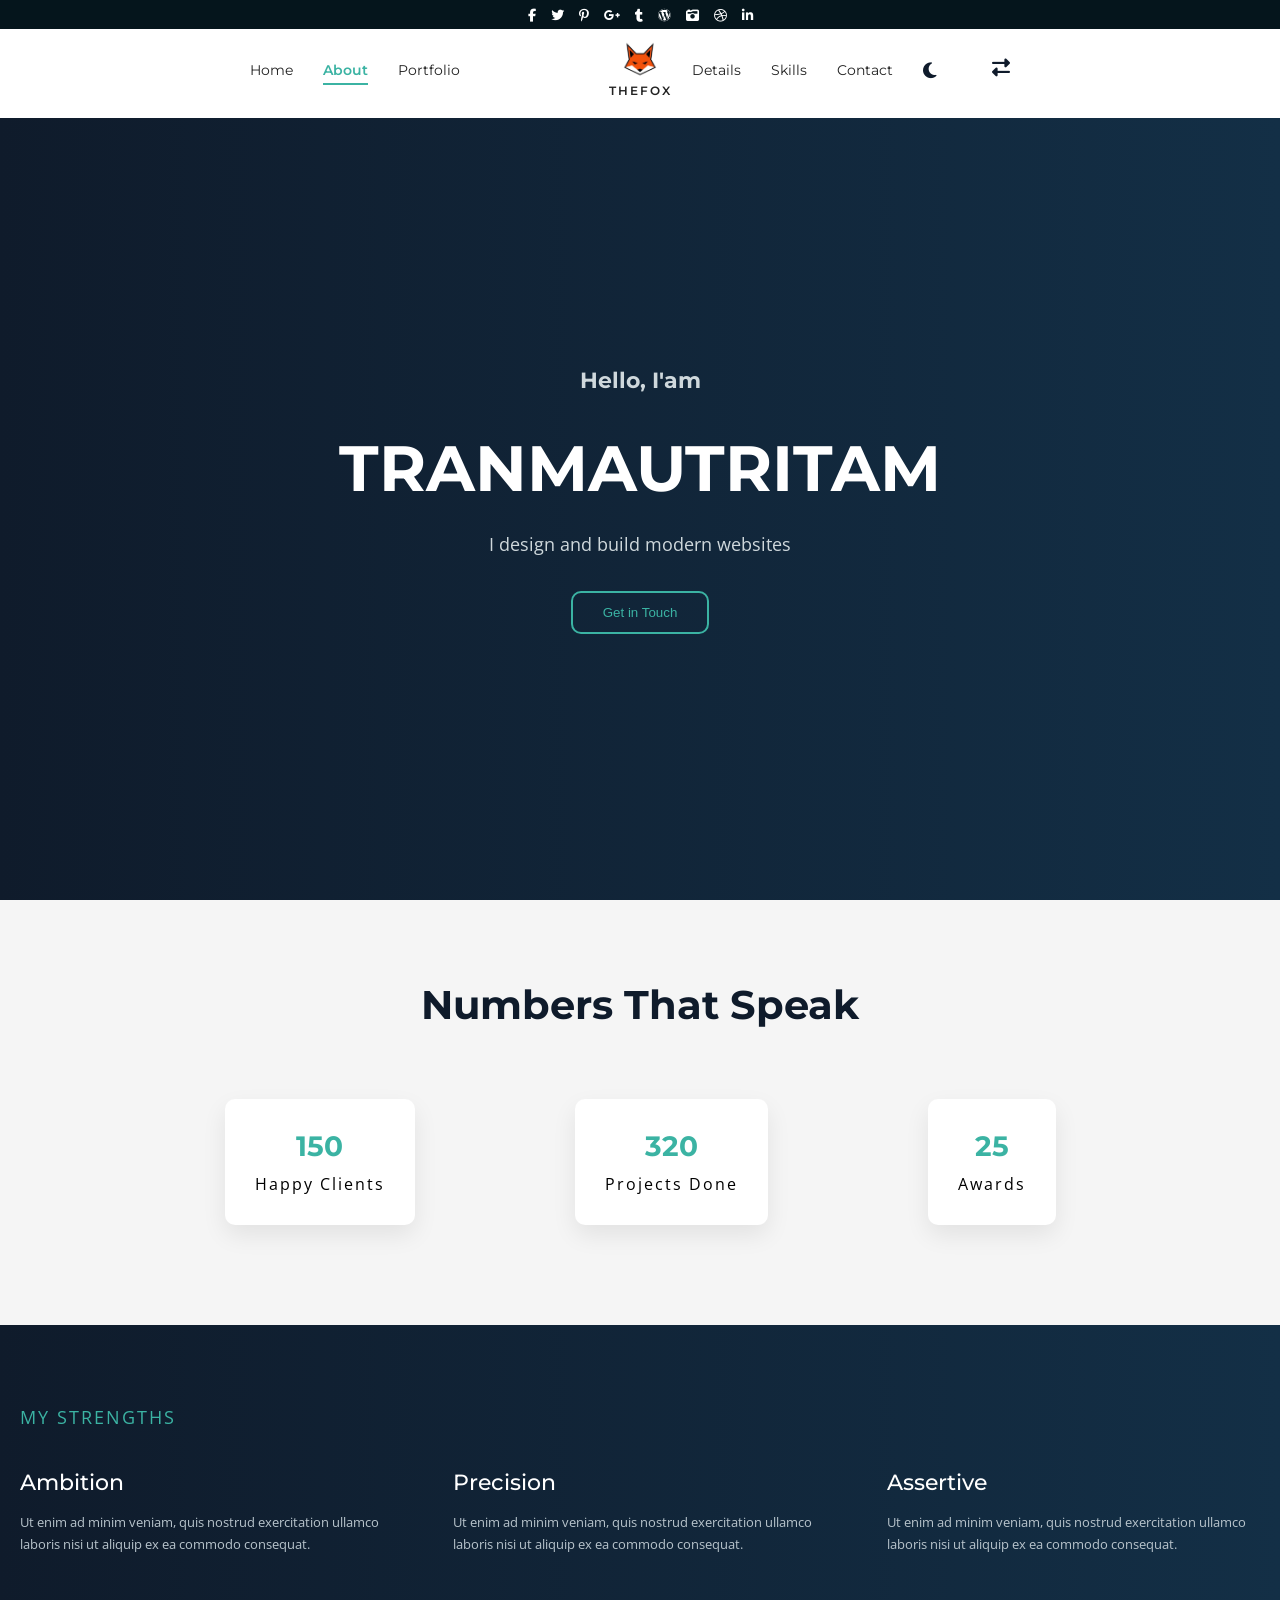
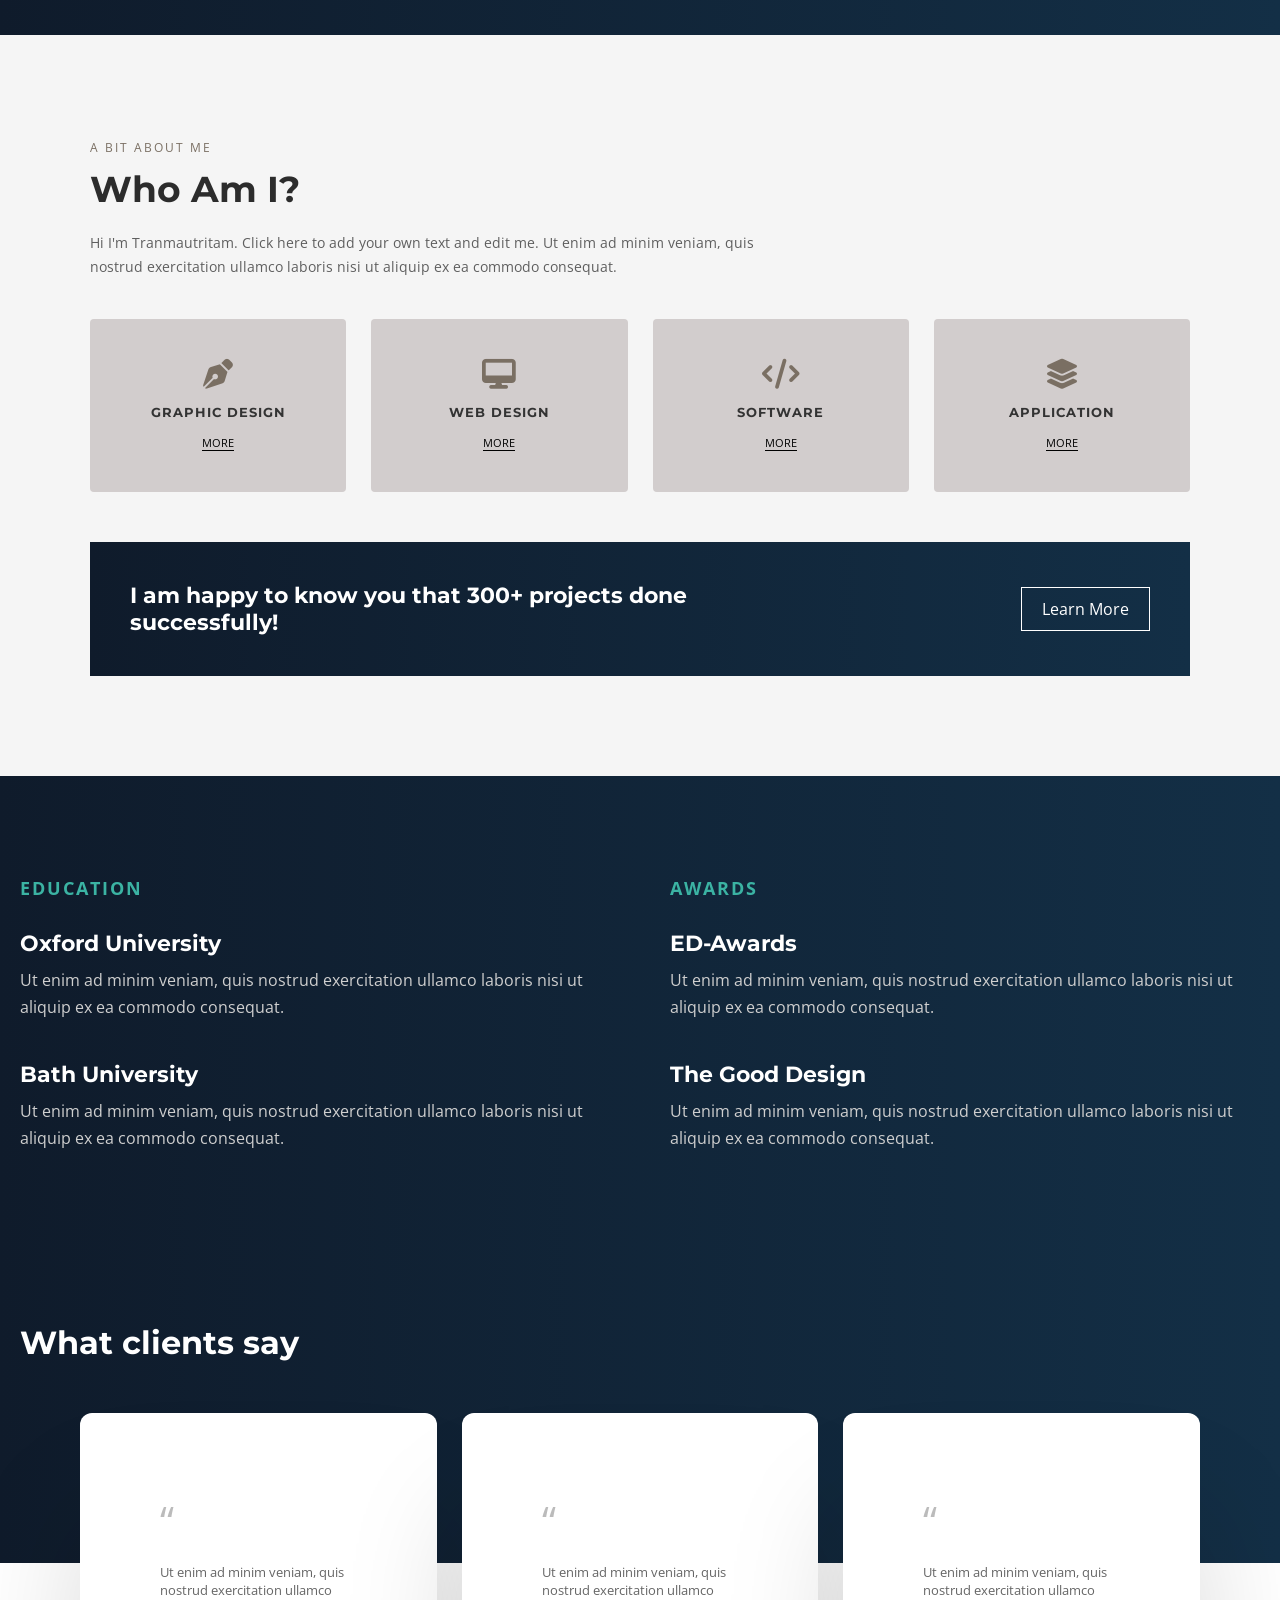
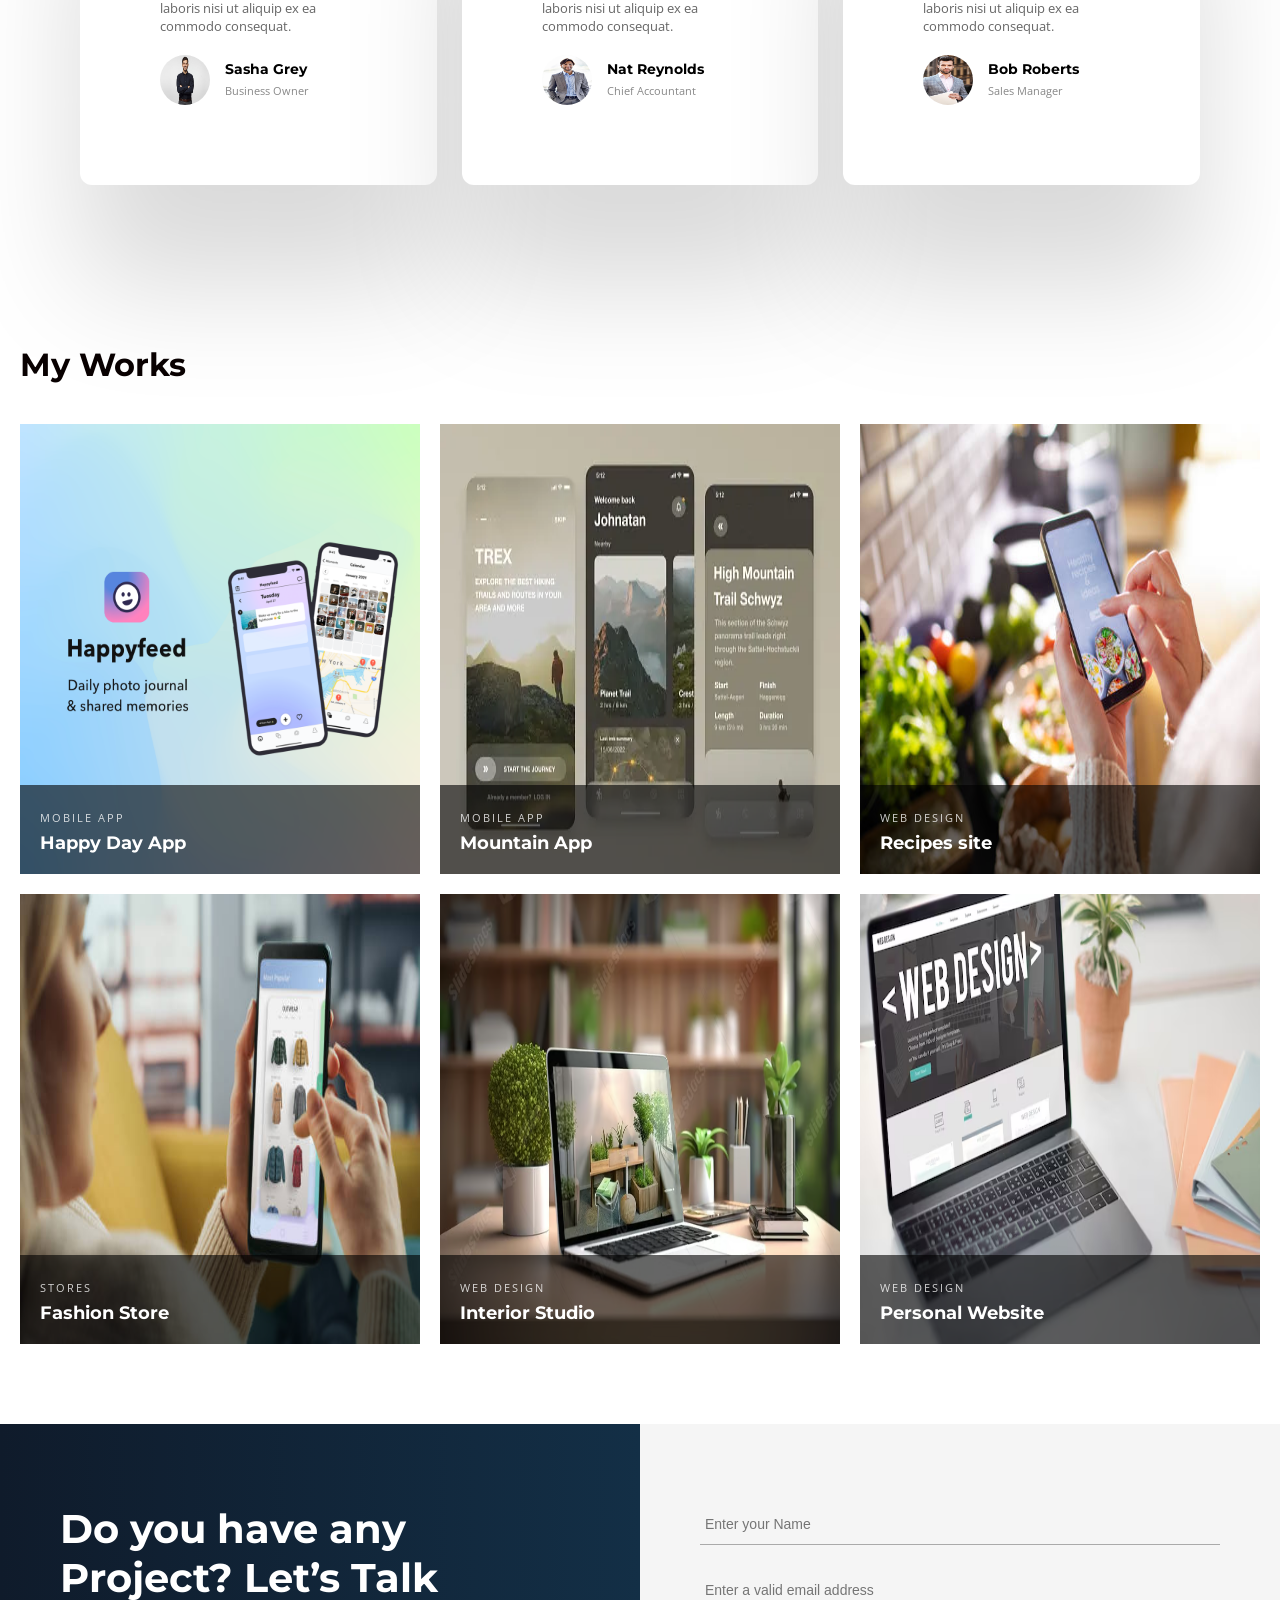
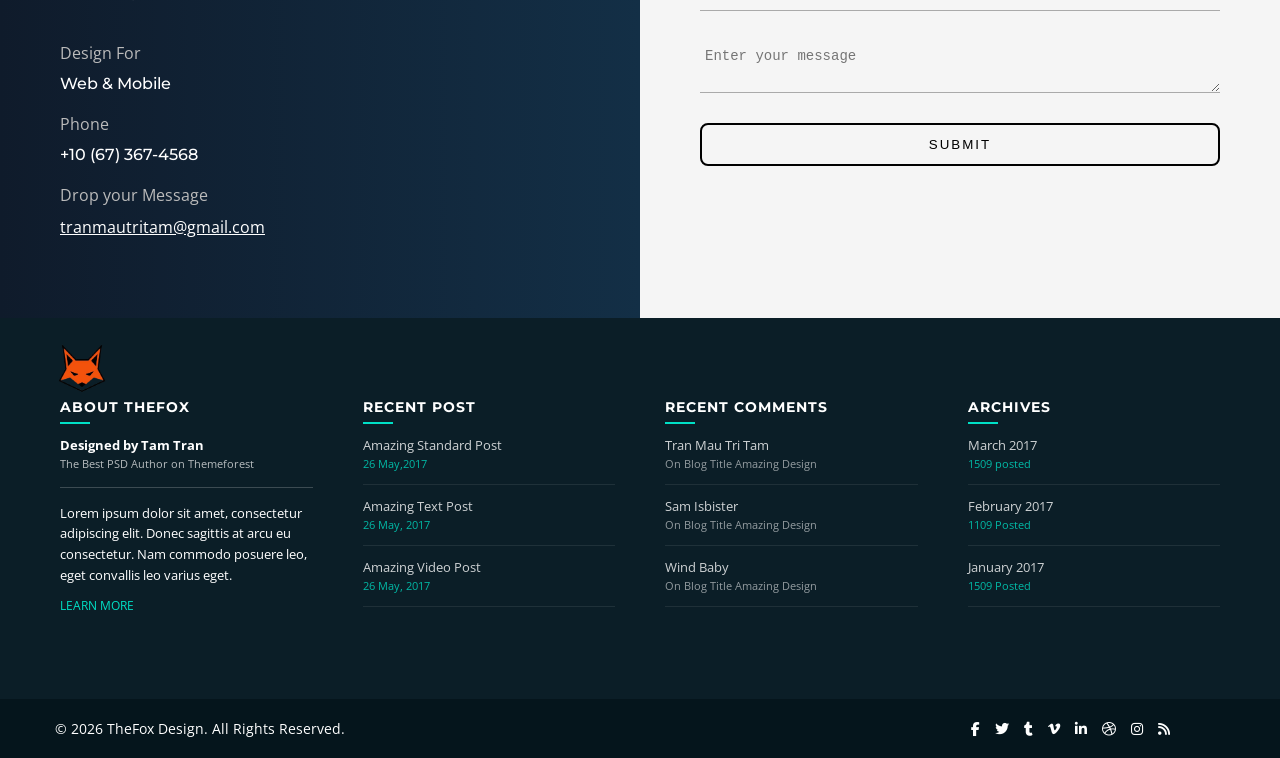
==== commit fb8925a6: "Add files via upload" ====
--- a/about.html
+++ b/about.html
@@ -17,7 +17,7 @@
     <div class="main">
         <div class="global-container">
             <!-- HEADER TOP-->
-            <div id="home" class="top-bar">
+            <div class="top-bar">
                 <div class="top-social">
                     <a href="#"><i class="fab fa-facebook-f"></i></a>
                     <a href="#"><i class="fab fa-twitter"></i></a>
@@ -34,16 +34,13 @@
             <!-- HEADER -->
             <header class="top-header">
                 <nav class="nav-left">
-                    <button id="theme-toggle">
-                        <i class="fa-solid fa-moon"></i>
-                    </button>
                     <ul>
                         <li><a href="index.html">Home</a></li>
                         <li><a href="about.html" class="active">About</a></li>
                         <li><a href="portfolio.html">Portfolio</a></li>
                     </ul>
                 </nav>
-                <a href="index.html#home" class="logo">
+                <a href="index.html" class="logo">
                     <img src="images/logo.png" alt="logo">
                     <span class="logo-text">THEFOX</span>
                 </a>
@@ -53,6 +50,9 @@
                         <li><a href="skills.html">Skills</a></li>
                         <li><a href="contact.html">Contact</a></li>
                     </ul>
+                    <button id="theme-toggle">
+                        <i class="fa-solid fa-moon"></i>
+                    </button>
                     <button id="rtl-toggle">
                         <i class="fa-solid fa-right-left"></i>
                     </button>
@@ -61,10 +61,10 @@
             <!-- ABOUT HER0 SECTION -->
             <section class="about-hero">
                 <div class="about-hero-content">
-                    <h3>Hello, I'am</h3>
-                    <h1>TRANMAUTRITAM</h1>
-                    <p class="about-sub">I design and build modern websites</p>
-                    <button class="aboutme-btn">Get in Touch</button>
+                    <h3 class="hero-item">Hello, I'am</h3>
+                    <h1 class="hero-item hero-name">TRANMAUTRITAM</h1>
+                    <p class="about-sub hero-item">I design and build modern websites</p>
+                    <button class="aboutme-btn hero-item">Get in Touch</button>
                 </div>
             </section>
             <!-- STATS SECTION -->
@@ -96,7 +96,7 @@
 
                     <div class="strengths-grid">
 
-                        <div class="strength-box">
+                        <div class="strength-box slide-left">
                             <h3>Ambition</h3>
                             <p>
                                 Ut enim ad minim veniam, quis nostrud exercitation ullamco laboris nisi ut
@@ -104,7 +104,7 @@
                             </p>
                         </div>
 
-                        <div class="strength-box">
+                        <div class="strength-box slide-up">
                             <h3>Precision</h3>
                             <p>
                                 Ut enim ad minim veniam, quis nostrud exercitation ullamco laboris nisi ut
@@ -112,17 +112,18 @@
                             </p>
                         </div>
 
-                        <div class="strength-box">
+                        <div class="strength-box slide-right">
                             <h3>Assertive</h3>
                             <p>
                                 Ut enim ad minim veniam, quis nostrud exercitation ullamco laboris nisi ut
                                 aliquip ex ea commodo consequat.
                             </p>
                         </div>
-                    </div>
-                </div>
-            </section>
-            <!-- ABOUTME SECTION -->
+
+                    </div>
+                </div>
+            </section>
+            <!-- WHO AM I SECTION -->
             <section class="about-section">
                 <div class="about-container">
                     <div class="about-header">
@@ -340,7 +341,7 @@
             <!-- FOOTER TOP -->
             <section class="footer-top">
                 <div class="footer-box about-box">
-                    <a href="index.html#home" class="footer-logo">
+                    <a href="index.html" class="footer-logo">
                         <img src="images/logo 1.png" alt="TheFox Logo">
                     </a>
                     <h3>ABOUT THEFOX</h3>
--- a/css/style.css
+++ b/css/style.css
@@ -16,6 +16,18 @@
     --text-color: #ffffff;
     --section-bg: #1e293b;
     --card-bg: #111827;
+}
+
+/* SCROLL PROGRESS */
+
+.scroll-progress {
+    position: fixed;
+    top: 0;
+    left: 0;
+    height: 1px;
+    width: 0;
+    background: #3bb3a3;
+    z-index: 9999;
 }
 
 /* GLOBAL RESET */
@@ -116,7 +128,7 @@
 
 .top-header {
     position: fixed;
-    top: 30px;
+    top: 29px;
     left: 0;
     width: 100%;
     z-index: 1000;
@@ -175,6 +187,21 @@
     font-weight: 600;
     color: #222;
     text-decoration: none;
+}
+
+/* ACTIVE MENUS */
+
+.nav-left a.active,
+.nav-right a.active {
+    color: #3bb3a3;
+    font-weight: 600;
+    border-bottom: 2px solid #3bb3a3;
+    padding-bottom: 4px;
+}
+
+.nav-left a:hover,
+.nav-right a:hover {
+    color: #3bb3a3;
 }
 
 /* FOOTER TOP */
@@ -3662,13 +3689,13 @@
 
 .reveal-contact {
     opacity: 0;
-    transform: translateY(20px);
-    transition: all 0.8s ease;
+    transform: translateX(-80px);
+    transition: all 1s ease;
 }
 
 .reveal-contact.active {
     opacity: 1;
-    transform: translateY(0);
+    transform: translateX(0);
 }
 
 .floating input,
@@ -4342,6 +4369,12 @@
         grid-template-columns: repeat(2, 1fr);
     }
 
+    .gallery-grid img {
+        width: 100%;
+        height: 250px;
+        object-fit: cover;
+        border-radius: 6px;
+    }
 
     /* SKILLS PAGE */
 
@@ -4524,6 +4557,12 @@
     color: #e5e7eb;
 }
 
+body.dark-mode .nav-left a.active,
+body.dark-mode .nav-right a.active {
+    color: #3bb3a3;
+    border-bottom: 2px solid #3bb3a3;
+}
+
 .dark-mode .footer-top {
     background: #020617;
 }
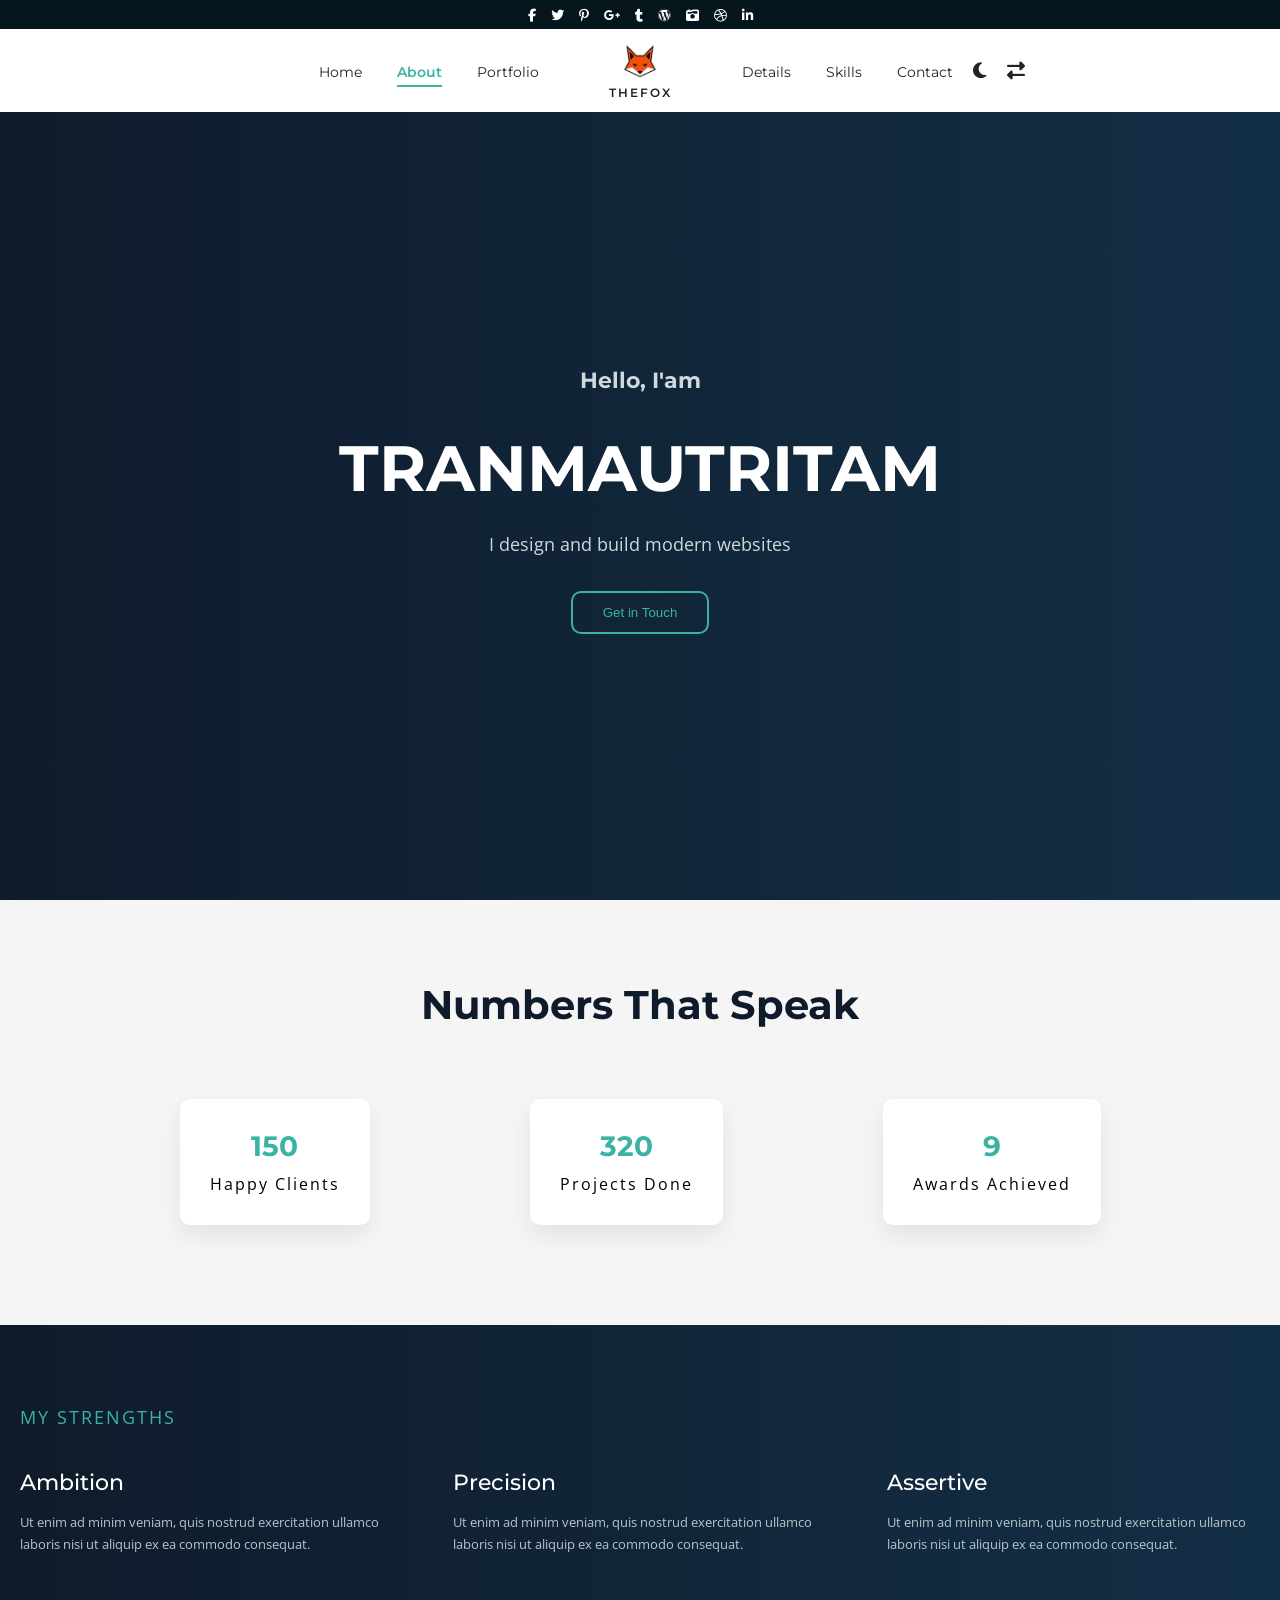
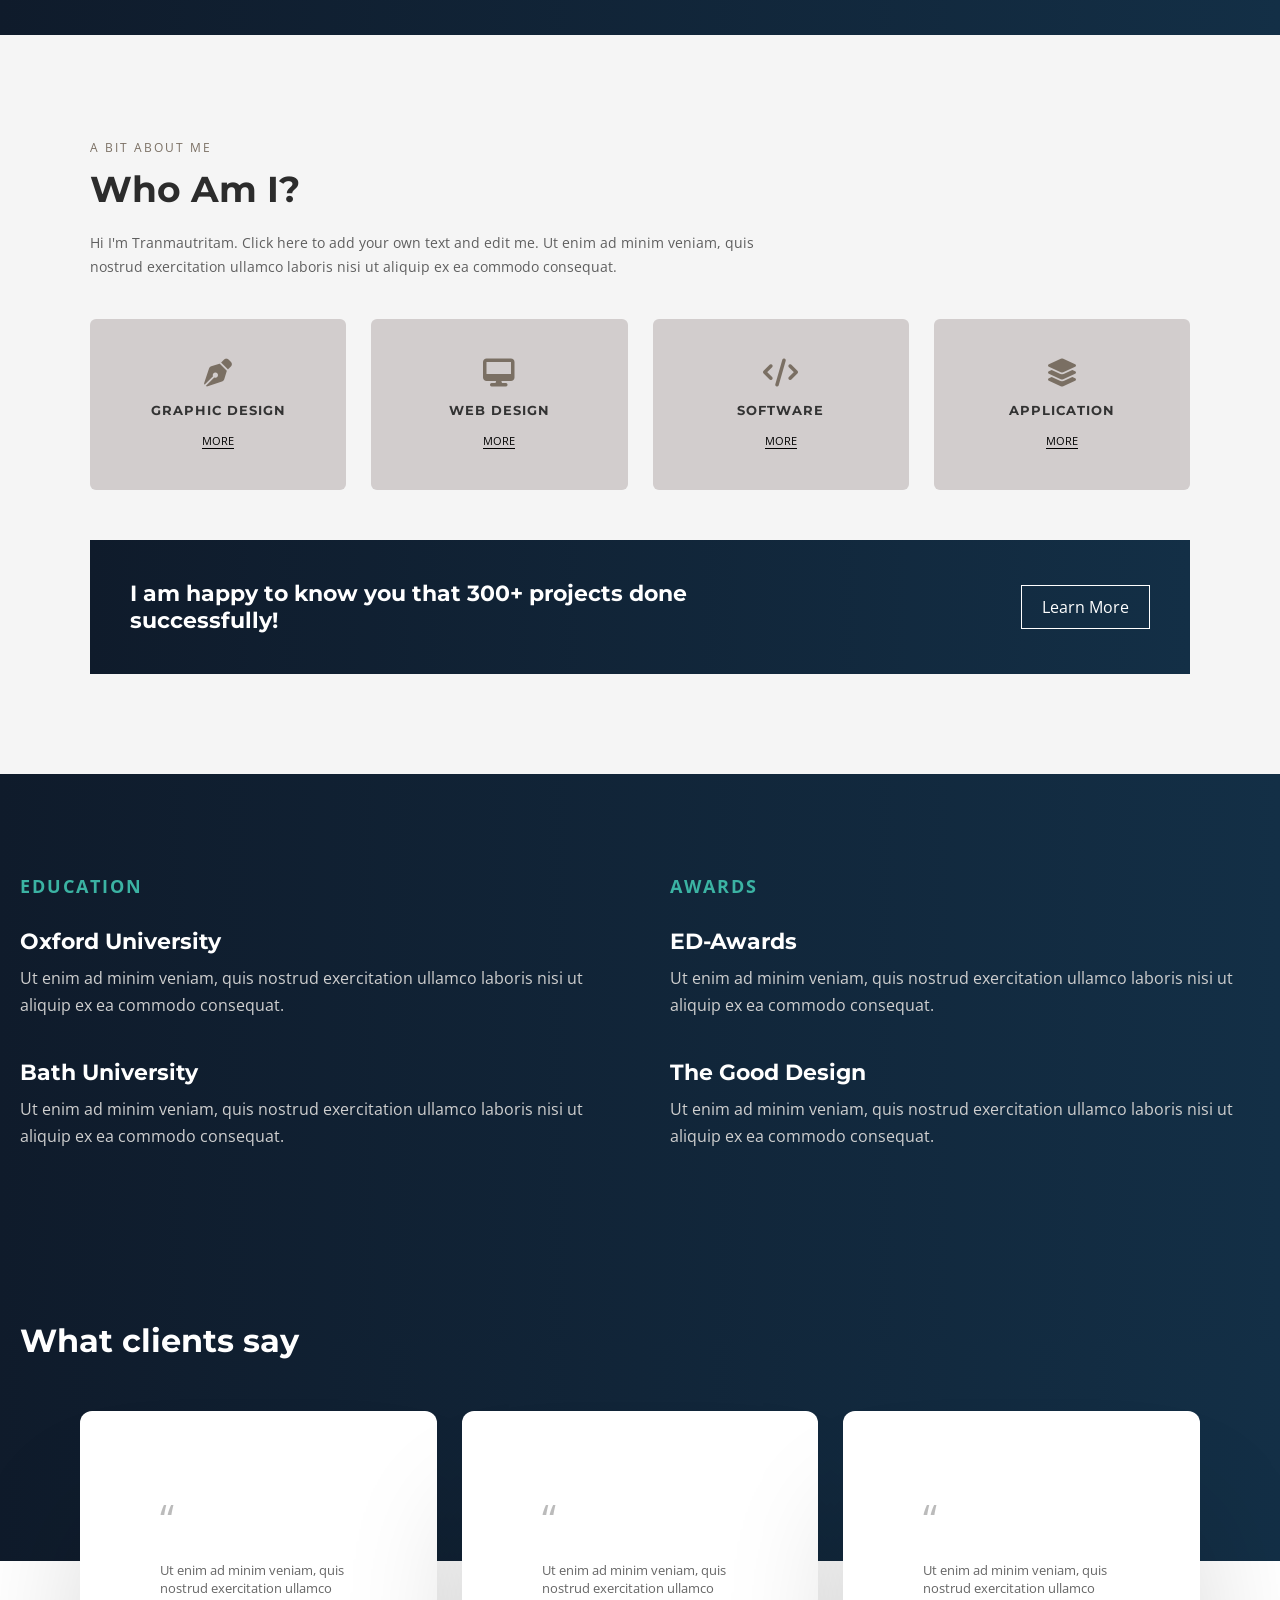
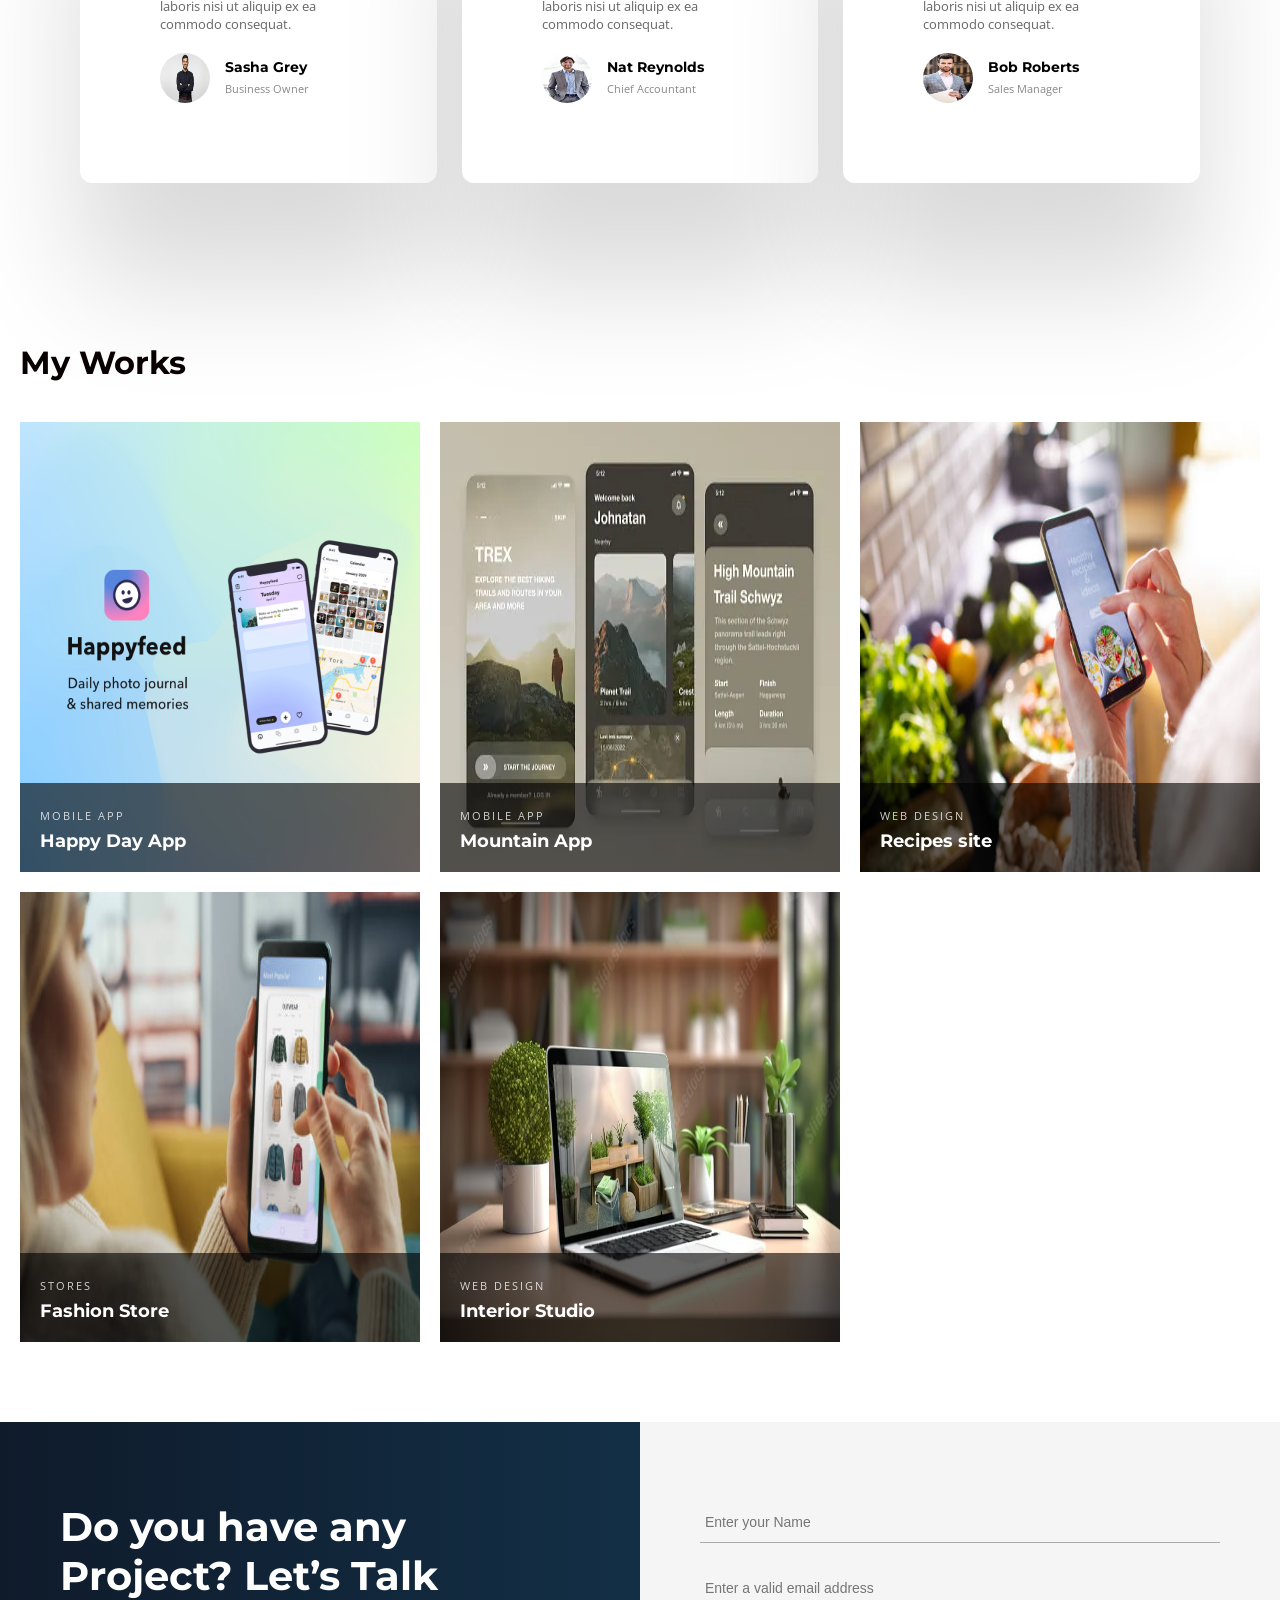
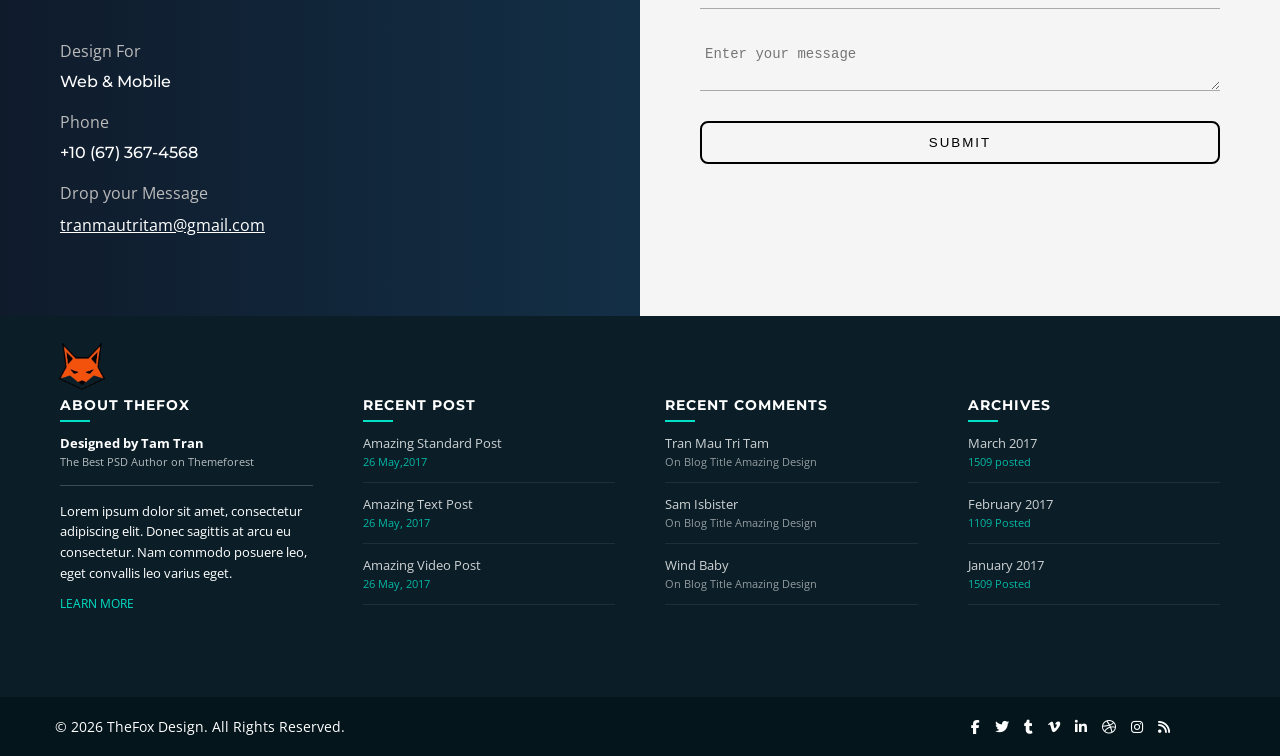
==== commit ce2d590c: "Add files via upload" ====
--- a/about.html
+++ b/about.html
@@ -84,7 +84,7 @@
 
                     <div class="stat-box">
                         <h3 class="count">25</h3>
-                        <p>Awards</p>
+                        <p>Awards Achieved</p>
                     </div>
                 </div>
             </section>
@@ -140,25 +140,25 @@
                         <div class="about-card">
                             <i class="fa-solid fa-pen-nib"></i>
                             <h4>GRAPHIC DESIGN</h4>
-                            <a href="#">MORE</a>
+                            <a href="#" class="btn-style">MORE</a>
                         </div>
 
                         <div class="about-card">
                             <i class="fa-solid fa-desktop"></i>
                             <h4>WEB DESIGN</h4>
-                            <a href="#">MORE</a>
+                            <a href="#" class="btn-style">MORE</a>
                         </div>
 
                         <div class="about-card">
                             <i class="fa-solid fa-code"></i>
                             <h4>SOFTWARE</h4>
-                            <a href="#">MORE</a>
+                            <a href="#" class="btn-style">MORE</a>
                         </div>
 
                         <div class="about-card">
                             <i class="fa-solid fa-layer-group"></i>
                             <h4>APPLICATION</h4>
-                            <a href="#">MORE</a>
+                            <a href="#" class="btn-style">MORE</a>
                         </div>
 
                     </div>
@@ -166,7 +166,7 @@
                         <h3>
                             I am happy to know you that 300+ projects done successfully!
                         </h3>
-                        <a href="#">Learn More</a>
+                        <a href="#" class="learn-btn">Learn More</a>
                     </div>
 
                 </div>
--- a/css/style.css
+++ b/css/style.css
@@ -122,17 +122,26 @@
     display: grid;
     grid-template-columns: 1fr auto 1fr;
     align-items: center;
-    padding: 10px 250px;
-    padding-bottom: 20px;
-}
-
-.top-header {
+    padding: 12px 120px;
     position: fixed;
     top: 29px;
     left: 0;
     width: 100%;
     z-index: 1000;
     background: #fff;
+}
+
+.nav-left {
+    display: flex;
+    justify-content: flex-end;
+    align-items: center;
+}
+
+.nav-right {
+    display: flex;
+    justify-content: flex-start;
+    align-items: center;
+    gap: 20px;
 }
 
 .nav-left ul,
@@ -145,18 +154,6 @@
     padding: 0;
 }
 
-.nav-left {
-    justify-self: start;
-}
-
-.nav-right {
-    justify-self: end;
-    display: flex;
-    align-items: center;
-    justify-content: flex-end;
-    gap: 10px;
-}
-
 .nav-left a,
 .nav-right a {
     text-decoration: none;
@@ -171,6 +168,7 @@
     justify-content: center;
     text-decoration: none;
     cursor: pointer;
+    margin: 0 70px;
 }
 
 .logo img {
@@ -186,7 +184,25 @@
     letter-spacing: 2px;
     font-weight: 600;
     color: #222;
-    text-decoration: none;
+}
+
+#theme-toggle,
+#rtl-toggle {
+    background: none;
+    border: none;
+    font-size: 18px;
+    cursor: pointer;
+    display: flex;
+    align-items: center;
+    color: #222;
+}
+
+#theme-toggle:hover {
+    color: #3bb3a3;
+}
+
+#rtl-toggle:hover {
+    color: #3bb3a3;
 }
 
 /* ACTIVE MENUS */
@@ -375,7 +391,7 @@
     font-size: 50px;
 }
 
-.hero-content span {
+.hero-content.creative {
     color: #2fc7b5;
 }
 
@@ -460,6 +476,7 @@
     margin: 0 auto 30px;
     color: #888;
     line-height: 1.8;
+    margin-top: 25px;
 }
 
 .about-btn {
@@ -485,6 +502,23 @@
     height: 60px;
     background: #bdc5d1;
     margin: 20px auto 0;
+}
+
+.about-btn {
+    display: inline-block;
+    padding: 12px 30px;
+    background: #fff;
+    color: #000;
+    border: 2px solid #000;
+    text-decoration: none;
+    font-size: 14px;
+    border-radius: 8px;
+    transition: transform 0.3s ease, box-shadow 0.3s ease;
+}
+
+.about-btn:hover {
+    transform: translateY(-4px) scale(1.05);
+    box-shadow: 0 12px 30px rgba(0, 0, 0, 0.25);
 }
 
 /* SERVICES SECTION */
@@ -555,7 +589,10 @@
     font-size: 28px;
     letter-spacing: 3px;
     margin-bottom: 40px;
-    margin-top: -10px;
+}
+
+.services-text {
+    margin-bottom: 15px;
 }
 
 .services-item {
@@ -567,7 +604,7 @@
     letter-spacing: 1px;
     display: flex;
     align-items: center;
-    gap: 10px;
+    gap: 20px;
     cursor: pointer;
     transition: 0.3s;
 }
@@ -808,11 +845,12 @@
 }
 
 .testimonial-content {
+    color: #ffffff;
     position: relative;
     max-width: 600px;
     margin: auto;
     z-index: 1;
-    padding-top: 50px;
+    padding-top: 100px;
 }
 
 .testimonial-slider {
@@ -839,13 +877,13 @@
 
 .testimonial-content h2 {
     font-size: 18px;
-    letter-spacing: 2px;
-    line-height: 1.6;
+    font-weight: 600;
+    letter-spacing: 3px;
 }
 
 .author {
     margin-top: 20px;
-    font-size: 13px;
+    font-size: 15px;
     letter-spacing: 2px;
     color: #cfcfcf;
 }
@@ -856,8 +894,8 @@
 
 .prev-btn,
 .next-btn {
-    width: 35px;
-    height: 35px;
+    width: 30px;
+    height: 30px;
     border: 1px solid rgba(255, 255, 255, 0.4);
     background: transparent;
     color: white;
@@ -2557,7 +2595,7 @@
     box-shadow: 0 20px 40px rgba(0, 0, 0, 0.15);
 }
 
-/***********************************************************DETAILS SECTION****************************************************************/
+/***********************************************************DETAILS PAGE****************************************************************/
 
 /* DETAILS HERO SECTION */
 
@@ -3970,516 +4008,550 @@
     transition: 0.8s;
 }
 
-/***************************************************RESPONSIVE (MOBILE + TABLET)*********************************************************************************/
-
-@media (max-width: 1024px) {
-
-    /* HOME PAGE */
-
-    .top-header {
-        padding: 10px 150px;
-    }
-
-    .nav-left ul,
-    .nav-right ul {
-        gap: 15px;
-        flex-wrap: nowrap;
-    }
-
-    .nav-left a,
-    .nav-right a {
-        font-size: 11px;
-    }
-
-    .logo img {
-        height: 28px;
-    }
-
-    .logo-text {
-        font-size: 10px;
-    }
-
-    .hero {
-        height: 40vh;
-        min-height: 200px;
-    }
-
-    .hero-slider,
-    .hero-slide {
-        height: 100%;
-    }
-
-    .hero-slide img {
-        width: 100%;
-        height: 100%;
-        object-fit: cover;
-    }
-
-    .hero-content {
-        top: 50%;
-        left: 50%;
-        transform: translate(-50%, -50%);
-        text-align: center;
-        padding: 0 20px;
-    }
-
-    .hero-content h1 {
-        font-size: 28px;
-        line-height: 1.3;
-    }
-
-    .hero-content p {
-        font-size: 14px;
-    }
-
-    .hero-controls {
-        bottom: 15px;
-    }
-
-    .hero-prev,
-    .hero-next {
-        width: 24px;
-        height: 24px;
-        font-size: 13px;
-    }
-
-    .services-section {
-        flex-direction: column;
-        gap: 40px;
-        padding: 80px 20px;
-        text-align: center;
-    }
-
-    .services-image img {
-        height: auto;
-    }
-
-    .featured-section {
-        flex-direction: column;
-        align-items: center;
-        justify-content: center;
-        text-align: center;
-        padding: 60px 20px;
-        gap: 25px;
-    }
-
-    .featured-image {
-        width: 100%;
-        display: flex;
-        justify-content: center;
-    }
-
-    .featured-image img {
-        width: 260px;
-        max-width: 100%;
-    }
-
-    .featured-content {
-        width: 100%;
-        max-width: 500px;
-    }
-
-    .featured-content h2 {
-        text-align: center;
-    }
-
-    .featured-content p {
-        text-align: center;
-    }
-
-    .featured-btn {
-        display: inline-block;
-        margin: 15px auto 0;
-    }
-
-    .featured-dots {
-        margin-top: 15px;
-    }
-
-
-    .skills-column-wrapper {
-        flex-direction: column;
-        gap: 30px;
-    }
-
-    .pricing-cards {
-        flex-direction: column;
-        align-items: center;
-    }
-
-    .pricing-card.active {
+.reveal-text,
+.hero-sub {
+    opacity: 0;
+    transform: translateY(40px);
+}
+
+/* animation when slide becomes active */
+
+.hero-slide.active .letsbe {
+    animation: revealUp 0.8s ease forwards;
+}
+
+.hero-slide.active .creative {
+    animation: revealUp 0.8s ease forwards;
+    animation-delay: 0.3s;
+}
+
+.hero-slide.active .hero-sub {
+    animation: revealUp 0.8s ease forwards;
+    animation-delay: 0.6s;
+}
+
+@keyframes revealUp {
+
+    0% {
+        opacity: 0;
+        transform: translateY(40px);
+    }
+
+    100% {
+        opacity: 1;
+        transform: translateY(0);
+    }
+
+}
+
+.hero-content h1 .letsbe {
+    color: white !important;
+}
+
+.hero-content h1 .creative {
+    color: #2fc7b5;
+}
+
+.about-text {
+    opacity: 0;
+    transform: translateY(40px);
+    animation: revealUp 1s ease forwards;
+}
+
+@keyframes revealUp {
+    to {
+        opacity: 1;
+        transform: translateY(0);
+    }
+}
+
+.reveal-left,
+.reveal-right {
+    opacity: 0;
+    transition: all 0.9s ease;
+}
+
+/* left animation */
+
+.reveal-left {
+    transform: translateX(-120px);
+}
+
+/* right animation */
+
+.reveal-right {
+    transform: translateX(120px);
+}
+
+/* active state */
+
+.reveal-active {
+    opacity: 1;
+    transform: translateX(0);
+}
+
+.testimonial-content {
+    opacity: 0;
+    transform: scale(0.95);
+    animation: testimonialReveal 1.4s ease forwards;
+}
+
+@keyframes testimonialReveal {
+
+    0% {
+        opacity: 0;
+        transform: scale(0.9);
+    }
+
+    100% {
+        opacity: 1;
         transform: scale(1);
     }
 
-    .featured-section {
-        flex-direction: column;
-        gap: 40px;
-        padding: 80px 20px;
-        text-align: center;
-    }
-
-    .featured-image img {
-        max-width: 300px;
-    }
-
-    .portfolio-grid {
-        grid-template-columns: repeat(2, 1fr);
-    }
-
-    .news-section {
-        grid-template-columns: repeat(2, 1fr);
-        padding: 60px 20px;
-    }
-
-    .cta-section,
-    .blog-cta {
-        flex-direction: column;
-        text-align: center;
-    }
-
-    .social-strip {
-        gap: 20px;
-        text-align: center;
-    }
-
-    .form-row {
-        flex-direction: column;
-    }
-
-    .form-group {
-        width: 100%;
-    }
-
-    .footer-top {
-        flex-direction: column;
-        padding: 60px 20px;
-        gap: 40px;
-    }
-
-    .footer {
-        flex-direction: column;
-        gap: 15px;
-        text-align: center;
-    }
-
-
-    /* ABOUT PAGE */
-
-    .about-hero {
-        height: 40vh;
-    }
-
-    .about-hero-content h1 {
-        font-size: 42px;
-    }
-
-    .about-hero-content h3 {
-        font-size: 18px;
-    }
-
-    .about-sub {
-        font-size: 16px;
-    }
-
-    .stats-container {
-        flex-direction: column;
-        gap: 30px;
-    }
-
-    .stat-box h3 {
-        font-size: 48px;
-    }
-
-    .stat-box p {
-        font-size: 15px;
-    }
-
-    .stats-heading {
-        font-size: 28px;
-        margin-bottom: 30px;
-    }
-
-    .strengths-grid {
-        grid-template-columns: 1fr;
-        gap: 30px;
-        text-align: center;
-    }
-
-    .about-services {
-        grid-template-columns: 1fr 1fr;
-    }
-
-    .about-cta {
-        flex-direction: column;
-        text-align: center;
-    }
-
-    .clients-cards {
-        grid-template-columns: repeat(2, 1fr);
-    }
-
-    .works-grid {
-        grid-template-columns: repeat(2, 1fr);
-    }
-
-    .contactme-section {
-        grid-template-columns: 1fr;
-    }
-
-    .contactme-left,
-    .contactme-right {
-        padding: 40px 20px;
-        text-align: center;
-    }
-
-    .contactme-left h2 {
-        font-size: 28px;
-    }
-
-    /* PORTFOLIO PAGE */
-
-    .portfolio-top {
-        height: 220px;
-    }
-
-    .portfolio-image {
-        margin-top: -100px;
-    }
-
-    .portfolio-image img {
-        width: 180px;
-        height: 180px;
-        border: 8px solid #e6e6e6;
-    }
-
-    .portfolio-white {
-        padding: 60px 20px;
-    }
-
-    .portfolio-white h1 {
-        font-size: 26px;
-        letter-spacing: 3px;
-        margin-top: 80px;
-    }
-
-    .portfolio-white p {
-        font-size: 14px;
-        padding: 0 10px;
-        margin-top: 20px;
-    }
-
-    .portfolio-btn {
-        margin-top: 15px;
-    }
-
-    .digital-top {
-        grid-template-columns: 1fr;
-        gap: 50px;
-        text-align: center;
-    }
-
-    .digital-left {
-        padding-left: 0;
-    }
-
-    .digital-left h2 {
-        font-size: 60px;
-        line-height: 1.1;
-    }
-
-    .digital-right p {
-        max-width: 500px;
-        margin: 0 auto 25px;
-    }
-
-    .blue-btn {
-        margin: 0 auto;
-        display: inline-block;
-    }
-
-    .divider {
-        width: 80%;
-        margin: 80px auto 60px;
-    }
-
-    .digital-bottom p {
-        font-size: 22px;
-        padding: 0 20px;
-    }
-
-    .portfolio-grid {
-        grid-template-columns: repeat(3, 1fr);
-    }
-
-    .portfolio-item img {
-        width: 100%;
-        height: auto;
-    }
-
-    .portfolio-more-btn {
-        margin-top: 30px;
-    }
-
-    .service-offer-grid {
-        display: grid;
-        grid-template-columns: repeat(2, 1fr);
-        gap: 40px;
-    }
-
-    .service-offer-card:last-child {
-        grid-column: span 2;
-        justify-content: center;
-    }
-
-
-    .testimonial-grid {
-        grid-template-columns: 1fr;
-    }
-
-    /* DETAILS PAGE */
-
-    .details-hero {
-        padding: 140px 20px;
-    }
-
-    .details-hero h1 {
-        font-size: 36px;
-    }
-
-    .projects-overview {
-        padding: 140px 30px;
-    }
-
-    .overview-item {
-        grid-template-columns: 1fr;
-        gap: 40px;
-        text-align: center;
-    }
-
-    .overview-text p {
-        margin: auto;
-        margin-bottom: 20px;
-    }
-
-    .project-stats {
-        grid-template-columns: repeat(2, 1fr);
-    }
-
-    .gallery-grid {
-        grid-template-columns: repeat(2, 1fr);
-    }
-
-    .gallery-grid img {
-        width: 100%;
-        height: 250px;
-        object-fit: cover;
-        border-radius: 6px;
-    }
-
-    /* SKILLS PAGE */
-
-    .skills-hero {
-        padding: 140px 20px;
-    }
-
-    .skills-hero h1 {
-        font-size: 36px;
-    }
-
-    .core-skills {
-        padding: 80px 30px;
-    }
-
-    .tools-grid {
-        grid-template-columns: repeat(2, 1fr);
-    }
-
-    .creative-grid {
-        grid-template-columns: 1fr;
-    }
-
-    .soft-grid {
-        grid-template-columns: repeat(2, 1fr);
-    }
-
-    .visual-grid {
-        grid-template-columns: 1fr;
-        gap: 40px;
-    }
-
-    .visual-right p {
-        margin-top: 0;
-    }
-
-    /* CONTACT PAGE */
-
-    .contact-top {
-        height: auto;
-        padding: 150px 70px 120px;
-    }
-
-    .contact-card {
-        display: grid;
-        grid-template-columns: 1fr 1fr;
-        width: 90%;
-        margin: auto;
-        margin-top: -70px;
-    }
-
-    .contact-left {
-        height: 420px;
-    }
-
-    .contact-left img {
-        width: 100%;
-        height: 100%;
-        object-fit: cover;
-        object-position: center 20%;
-        display: block;
-
-    }
-
-    .contact-right {
-        padding: 40px 30px;
-    }
-
-    .contact-right h2 {
-        font-size: 24px;
-    }
-
-    .contact-right button {
-        width: auto;
-    }
-
-    .contact-info-grid {
-        display: grid;
-        grid-template-columns: 1fr;
-        gap: 30px;
-
-    }
-
-    .contact-info-header h2 {
-        font-size: 32px;
-    }
-
-    .contact-details-container {
-        display: grid;
-        text-align: center;
-        grid-template-columns: 1fr;
-        gap: 30px;
-
-    }
-
-    .contact-details-left h2 {
-        font-size: 30px;
-    }
-
-    .contact-map iframe {
-        height: 350px;
-    }
-
-}
-
+}
+
+.testimonial-overlay {
+    background: linear-gradient(120deg,
+            rgba(10, 20, 35, 0.9),
+            rgba(10, 20, 35, 0.7),
+            rgba(10, 20, 35, 0.9));
+
+    background-size: 300%;
+
+    animation: bgMove 5s ease infinite;
+}
+
+@keyframes bgMove {
+
+    0% {
+        background-position: 0% 50%;
+    }
+
+    50% {
+        background-position: 100% 50%;
+    }
+
+    100% {
+        background-position: 0% 50%;
+    }
+
+}
+
+.reveal-up {
+    opacity: 0;
+    transform: translateY(60px);
+    transition: opacity 0.8s ease, transform 0.8s ease;
+}
+
+.reveal-up.show {
+    opacity: 1;
+    transform: translateY(0);
+}
+
+.featured-image img {
+    animation: floatImage 3s ease-in-out infinite;
+}
+
+@keyframes floatImage {
+
+    0% {
+        transform: translateY(0px);
+    }
+
+    50% {
+        transform: translateY(-15px);
+    }
+
+    100% {
+        transform: translateY(0px);
+    }
+
+}
+
+.reveal-left {
+    opacity: 0;
+    transform: translateX(-80px);
+    transition: all 1s ease;
+}
+
+.reveal-right {
+    opacity: 0;
+    transform: translateX(80px);
+    transition: all 1s ease;
+}
+
+.reveal-active {
+    opacity: 1;
+    transform: translateX(0);
+}
+
+.featured-btn {
+    position: relative;
+    overflow: hidden;
+    transition: 0.3s;
+}
+
+.featured-btn:hover {
+    background: #2fc7b5;
+    color: white;
+    border-color: #2fc7b5;
+    transform: translateY(-3px);
+    box-shadow: 0 10px 25px rgba(0, 0, 0, 0.15);
+}
+
+.featured-content h2,
+.featured-content p {
+    opacity: 0;
+    transform: translateY(40px);
+    animation: textReveal 1.2s ease forwards;
+}
+
+.featured-content p {
+    animation-delay: .4s;
+}
+
+@keyframes textReveal {
+
+    0% {
+        opacity: 0;
+        transform: translateY(40px);
+    }
+
+    100% {
+        opacity: 1;
+        transform: translateY(0);
+    }
+
+}
+
+.shine-text {
+    position: relative;
+    display: inline-block;
+    overflow: hidden;
+}
+
+.shine-text::after {
+    content: "";
+    position: absolute;
+    top: 0;
+    left: -75%;
+    width: 50%;
+    height: 100%;
+
+    background: linear-gradient(120deg,
+            transparent,
+            rgba(255, 255, 255, 0.7),
+            transparent);
+
+    transform: skewX(-25deg);
+    animation: shineMove 2s infinite;
+}
+
+@keyframes shineMove {
+
+    0% {
+        left: -75%;
+    }
+
+    100% {
+        left: 125%;
+    }
+
+}
+
+.name-shine {
+    font-weight: 700;
+    letter-spacing: 3px;
+    font-size: 30px;
+
+    /* gradient shine */
+    background: linear-gradient(90deg,
+            #000 0%,
+            #000 40%,
+            #2fc7b5 50%,
+            #000 60%,
+            #000 100%);
+
+    background-size: 200%;
+
+    background-clip: text;
+    -webkit-background-clip: text;
+
+    color: transparent;
+    -webkit-text-fill-color: transparent;
+
+    animation: nameShine 4s linear infinite;
+}
+
+@keyframes nameShine {
+
+    0% {
+        background-position: 200%;
+    }
+
+    100% {
+        background-position: -200%;
+    }
+
+}
+
+.services-shine {
+
+    font-size: 28px;
+    letter-spacing: 4px;
+    font-weight: 600;
+
+    /* shine gradient */
+    background: linear-gradient(90deg,
+            #ffffff 0%,
+            #ffffff 40%,
+            #627b78 60%,
+            #ffffff 60%,
+            #ffffff 100%);
+
+    background-size: 200%;
+
+    background-clip: text;
+    -webkit-background-clip: text;
+
+    color: transparent;
+    -webkit-text-fill-color: transparent;
+
+    animation: shineHeading 4s linear infinite;
+}
+
+@keyframes shineHeading {
+
+    0% {
+        background-position: 200%;
+    }
+
+    100% {
+        background-position: -200%;
+    }
+
+}
+
+.reveal-bottom {
+    opacity: 0;
+    transform: translateY(60px);
+    transition: all 1s ease;
+}
+
+.reveal-bottom.show {
+    opacity: 1;
+    transform: translateY(0);
+}
+
+.quote-content {
+    animation: quoteFloat 2s ease-in-out infinite;
+}
+
+@keyframes quoteFloat {
+
+    0% {
+        transform: translateY(0px);
+    }
+
+    50% {
+        transform: translateY(-10px);
+    }
+
+    100% {
+        transform: translateY(0px);
+    }
+
+}
+
+.quote-text {
+    animation: quoteGlow 4s ease-in-out infinite;
+}
+
+@keyframes quoteGlow {
+
+    0% {
+        text-shadow: 0 0 0 rgba(255, 255, 255, 0);
+    }
+
+    50% {
+        text-shadow: 0 0 15px rgba(255, 255, 255, 0.4);
+    }
+
+    100% {
+        text-shadow: 0 0 0 rgba(255, 255, 255, 0);
+    }
+
+}
+
+.hero-item {
+    opacity: 0;
+    transform: translateY(40px);
+    animation: heroReveal 1s ease forwards;
+}
+
+.hero-item:nth-child(1) {
+    animation-delay: 0.2s;
+}
+
+.hero-item:nth-child(2) {
+    animation-delay: 0.5s;
+}
+
+.hero-item:nth-child(3) {
+    animation-delay: 0.8s;
+}
+
+.hero-item:nth-child(4) {
+    animation-delay: 1.1s;
+}
+
+@keyframes heroReveal {
+
+    0% {
+        opacity: 0;
+        transform: translateY(40px);
+    }
+
+    100% {
+        opacity: 1;
+        transform: translateY(0);
+    }
+
+}
+
+.slide-left,
+.slide-right,
+.slide-up {
+    opacity: 0;
+    transition: all 0.9s ease;
+}
+
+.slide-left {
+    transform: translateX(-80px);
+}
+
+.slide-right {
+    transform: translateX(80px);
+}
+
+.slide-up {
+    transform: translateY(80px);
+}
+
+.show {
+    opacity: 1;
+    transform: translate(0);
+}
+
+.strength-box {
+    transition: 0.5s;
+}
+
+.strength-box:hover {
+    transform: translateY(-20px);
+}
+
+.about-card {
+    background: #d2cdcd;
+    padding: 40px 20px;
+    text-align: center;
+    border-radius: 6px;
+    transition: 0.4s;
+    animation: cardFloat 4s ease-in-out infinite;
+}
+
+/* Floating motion */
+@keyframes cardFloat {
+
+    0% {
+        transform: translateY(0px);
+    }
+
+    50% {
+        transform: translateY(-10px);
+    }
+
+    100% {
+        transform: translateY(0px);
+    }
+
+}
+
+.about-card:nth-child(1) {
+    animation-delay: 0s;
+}
+
+.about-card:nth-child(2) {
+    animation-delay: 0.5s;
+}
+
+.about-card:nth-child(3) {
+    animation-delay: 1s;
+}
+
+.about-card:nth-child(4) {
+    animation-delay: 1.5s;
+}
+
+.about-card:hover {
+    transform: translateY(-15px) scale(1.03);
+    box-shadow: 0 15px 35px rgba(0, 0, 0, 0.2);
+}
+
+.about-card i {
+    font-size: 28px;
+    margin-bottom: 15px;
+    transition: 0.3s;
+}
+
+.about-card:hover i {
+    transform: scale(1.2) rotate(5deg);
+    color: #3bb3a3;
+}
+
+.testimonial-card {
+    background: #fff;
+    padding: 40px;
+    border-radius: 10px;
+    transition: 0.4s;
+    animation: testimonialFloat 5s ease-in-out infinite;
+}
+
+/* floating motion */
+
+@keyframes testimonialFloat {
+
+    0% {
+        transform: translateY(0px);
+    }
+
+    50% {
+        transform: translateY(-12px);
+    }
+
+    100% {
+        transform: translateY(0px);
+    }
+
+}
+
+.portfolio-btn {
+    display: inline-block;
+    padding: 10px 30px;
+    border: 2px solid #000;
+    border-radius: 8px;
+    text-decoration: none;
+    color: #000;
+    transition: 0.35s ease;
+}
+
+.portfolio-btn:hover {
+    transform: scale(1.08);
+    box-shadow: 0 10px 25px rgba(0, 0, 0, 0.2);
+    background: #071a2d;
+    color: #fff;
+    border-color: #071a2d;
+}
 
 /**********************************************************SCROLL UP BUTTON***********************************************************************/
 
@@ -4505,34 +4577,8 @@
     transform: translateY(-3px);
 }
 
-/***********************************************************************DARK MODE***********************************************************/
-#theme-toggle {
-    background: none;
-    border: none;
-    font-size: 18px;
-    cursor: pointer;
-    margin-right: 25px;
-    color: #0f1b2b;
-    margin-bottom: -5px;
-}
-
-#theme-toggle:hover {
-    color: #3bb3a3;
-}
-
-.nav-left {
-    display: flex;
-    align-items: center;
-    gap: 10px;
-}
-
-.nav-left ul {
-    display: flex;
-    gap: 30px;
-    list-style: none;
-    margin: 0;
-    padding: 0;
-}
+
+/*************************************************************DARK MODE*********************************************************************/
 
 body,
 header,
@@ -5211,33 +5257,6 @@
 
 /***************************************************************RTL MODE*********************************************************************/
 
-#rtl-toggle {
-    background: none;
-    border: none;
-    font-size: 18px;
-    cursor: pointer;
-    margin-right: 20px;
-    color: #0f1b2b;
-}
-
-#rtl-toggle:hover {
-    color: #3bb3a3;
-}
-
-.nav-right {
-    display: flex;
-    align-items: center;
-    gap: 30px;
-}
-
-.nav-right ul {
-    display: flex;
-    gap: 30px;
-    list-style: none;
-    margin: 0;
-    padding: 0;
-}
-
 html[dir="rtl"] {
     direction: rtl;
     text-align: right;
@@ -5357,4 +5376,514 @@
 
 html[dir="rtl"] .footer-social {
     flex-direction: row-reverse;
+}
+
+/***************************************************RESPONSIVE (MOBILE + TABLET)*********************************************************************************/
+
+@media (max-width: 1024px) {
+
+    /* HOME PAGE */
+
+    .top-header {
+        padding: 10px 150px;
+    }
+
+    .nav-left ul,
+    .nav-right ul {
+        gap: 15px;
+        flex-wrap: nowrap;
+    }
+
+    .nav-left a,
+    .nav-right a {
+        font-size: 11px;
+    }
+
+    .logo img {
+        height: 28px;
+    }
+
+    .logo-text {
+        font-size: 10px;
+    }
+
+    .hero {
+        height: 40vh;
+        min-height: 200px;
+    }
+
+    .hero-slider,
+    .hero-slide {
+        height: 100%;
+    }
+
+    .hero-slide img {
+        width: 100%;
+        height: 100%;
+        object-fit: cover;
+    }
+
+    .hero-content {
+        top: 50%;
+        left: 50%;
+        transform: translate(-50%, -50%);
+        text-align: center;
+        padding: 0 20px;
+    }
+
+    .hero-content h1 {
+        font-size: 28px;
+        line-height: 1.3;
+    }
+
+    .hero-content p {
+        font-size: 14px;
+    }
+
+    .hero-controls {
+        bottom: 15px;
+    }
+
+    .hero-prev,
+    .hero-next {
+        width: 24px;
+        height: 24px;
+        font-size: 13px;
+    }
+
+    .services-section {
+        flex-direction: column;
+        gap: 40px;
+        padding: 80px 20px;
+        text-align: center;
+    }
+
+    .services-image img {
+        height: auto;
+    }
+
+    .featured-section {
+        flex-direction: column;
+        align-items: center;
+        justify-content: center;
+        text-align: center;
+        padding: 60px 20px;
+        gap: 25px;
+    }
+
+    .featured-image {
+        width: 100%;
+        display: flex;
+        justify-content: center;
+    }
+
+    .featured-image img {
+        width: 260px;
+        max-width: 100%;
+    }
+
+    .featured-content {
+        width: 100%;
+        max-width: 500px;
+    }
+
+    .featured-content h2 {
+        text-align: center;
+    }
+
+    .featured-content p {
+        text-align: center;
+    }
+
+    .featured-btn {
+        display: inline-block;
+        margin: 15px auto 0;
+    }
+
+    .featured-dots {
+        margin-top: 15px;
+    }
+
+
+    .skills-column-wrapper {
+        flex-direction: column;
+        gap: 30px;
+    }
+
+    .pricing-cards {
+        flex-direction: column;
+        align-items: center;
+    }
+
+    .pricing-card.active {
+        transform: scale(1);
+    }
+
+    .featured-section {
+        flex-direction: column;
+        gap: 40px;
+        padding: 80px 20px;
+        text-align: center;
+    }
+
+    .featured-image img {
+        max-width: 300px;
+    }
+
+    .portfolio-grid {
+        grid-template-columns: repeat(2, 1fr);
+    }
+
+    .news-section {
+        grid-template-columns: repeat(2, 1fr);
+        padding: 60px 20px;
+    }
+
+    .cta-section,
+    .blog-cta {
+        flex-direction: column;
+        text-align: center;
+    }
+
+    .social-strip {
+        gap: 20px;
+        text-align: center;
+    }
+
+    .form-row {
+        flex-direction: column;
+    }
+
+    .form-group {
+        width: 100%;
+    }
+
+    .footer-top {
+        flex-direction: column;
+        padding: 60px 20px;
+        gap: 40px;
+    }
+
+    .footer {
+        flex-direction: column;
+        gap: 15px;
+        text-align: center;
+    }
+
+
+    /* ABOUT PAGE */
+
+    .about-hero {
+        height: 40vh;
+    }
+
+    .about-hero-content h1 {
+        font-size: 42px;
+    }
+
+    .about-hero-content h3 {
+        font-size: 18px;
+    }
+
+    .about-sub {
+        font-size: 16px;
+    }
+
+    .stats-container {
+        flex-direction: column;
+        gap: 30px;
+    }
+
+    .stat-box h3 {
+        font-size: 48px;
+    }
+
+    .stat-box p {
+        font-size: 15px;
+    }
+
+    .stats-heading {
+        font-size: 28px;
+        margin-bottom: 30px;
+    }
+
+    .strengths-grid {
+        grid-template-columns: 1fr;
+        gap: 30px;
+        text-align: center;
+    }
+
+    .about-services {
+        grid-template-columns: 1fr 1fr;
+    }
+
+    .about-cta {
+        flex-direction: column;
+        text-align: center;
+    }
+
+    .clients-cards {
+        grid-template-columns: repeat(2, 1fr);
+    }
+
+    .works-grid {
+        grid-template-columns: repeat(2, 1fr);
+    }
+
+    .contactme-section {
+        grid-template-columns: 1fr;
+    }
+
+    .contactme-left,
+    .contactme-right {
+        padding: 40px 20px;
+        text-align: center;
+    }
+
+    .contactme-left h2 {
+        font-size: 28px;
+    }
+
+    /* PORTFOLIO PAGE */
+
+    .portfolio-top {
+        height: 220px;
+    }
+
+    .portfolio-image {
+        margin-top: -100px;
+    }
+
+    .portfolio-image img {
+        width: 180px;
+        height: 180px;
+        border: 8px solid #e6e6e6;
+    }
+
+    .portfolio-white {
+        padding: 60px 20px;
+    }
+
+    .portfolio-white h1 {
+        font-size: 26px;
+        letter-spacing: 3px;
+        margin-top: 80px;
+    }
+
+    .portfolio-white p {
+        font-size: 14px;
+        padding: 0 10px;
+        margin-top: 20px;
+    }
+
+    .portfolio-btn {
+        margin-top: 15px;
+    }
+
+    .digital-top {
+        grid-template-columns: 1fr;
+        gap: 50px;
+        text-align: center;
+    }
+
+    .digital-left {
+        padding-left: 0;
+    }
+
+    .digital-left h2 {
+        font-size: 60px;
+        line-height: 1.1;
+    }
+
+    .digital-right p {
+        max-width: 500px;
+        margin: 0 auto 25px;
+    }
+
+    .blue-btn {
+        margin: 0 auto;
+        display: inline-block;
+    }
+
+    .divider {
+        width: 80%;
+        margin: 80px auto 60px;
+    }
+
+    .digital-bottom p {
+        font-size: 22px;
+        padding: 0 20px;
+    }
+
+    .portfolio-grid {
+        grid-template-columns: repeat(3, 1fr);
+    }
+
+    .portfolio-item img {
+        width: 100%;
+        height: auto;
+    }
+
+    .portfolio-more-btn {
+        margin-top: 30px;
+    }
+
+    .service-offer-grid {
+        display: grid;
+        grid-template-columns: repeat(2, 1fr);
+        gap: 40px;
+    }
+
+    .service-offer-card:last-child {
+        grid-column: span 2;
+        justify-content: center;
+    }
+
+
+    .testimonial-grid {
+        grid-template-columns: 1fr;
+    }
+
+    /* DETAILS PAGE */
+
+    .details-hero {
+        padding: 140px 20px;
+    }
+
+    .details-hero h1 {
+        font-size: 36px;
+    }
+
+    .projects-overview {
+        padding: 140px 30px;
+    }
+
+    .overview-item {
+        grid-template-columns: 1fr;
+        gap: 40px;
+        text-align: center;
+    }
+
+    .overview-text p {
+        margin: auto;
+        margin-bottom: 20px;
+    }
+
+    .project-stats {
+        grid-template-columns: repeat(2, 1fr);
+    }
+
+    .gallery-grid {
+        grid-template-columns: repeat(2, 1fr);
+    }
+
+    .gallery-grid img {
+        width: 100%;
+        height: 250px;
+        object-fit: cover;
+        border-radius: 6px;
+    }
+
+    /* SKILLS PAGE */
+
+    .skills-hero {
+        padding: 140px 20px;
+    }
+
+    .skills-hero h1 {
+        font-size: 36px;
+    }
+
+    .core-skills {
+        padding: 80px 30px;
+    }
+
+    .tools-grid {
+        grid-template-columns: repeat(2, 1fr);
+    }
+
+    .creative-grid {
+        grid-template-columns: 1fr;
+    }
+
+    .soft-grid {
+        grid-template-columns: repeat(2, 1fr);
+    }
+
+    .visual-grid {
+        grid-template-columns: 1fr;
+        gap: 40px;
+    }
+
+    .visual-right p {
+        margin-top: 0;
+    }
+
+    /* CONTACT PAGE */
+
+    .contact-top {
+        height: auto;
+        padding: 150px 70px 120px;
+    }
+
+    .contact-card {
+        display: grid;
+        grid-template-columns: 1fr 1fr;
+        width: 90%;
+        margin: auto;
+        margin-top: -70px;
+    }
+
+    .contact-left {
+        height: 420px;
+    }
+
+    .contact-left img {
+        width: 100%;
+        height: 100%;
+        object-fit: cover;
+        object-position: center 20%;
+        display: block;
+
+    }
+
+    .contact-right {
+        padding: 40px 30px;
+    }
+
+    .contact-right h2 {
+        font-size: 24px;
+    }
+
+    .contact-right button {
+        width: auto;
+    }
+
+    .contact-info-grid {
+        display: grid;
+        grid-template-columns: 1fr;
+        gap: 30px;
+
+    }
+
+    .contact-info-header h2 {
+        font-size: 32px;
+    }
+
+    .contact-details-container {
+        display: grid;
+        text-align: center;
+        grid-template-columns: 1fr;
+        gap: 30px;
+
+    }
+
+    .contact-details-left h2 {
+        font-size: 30px;
+    }
+
+    .contact-map iframe {
+        height: 350px;
+    }
+
 }
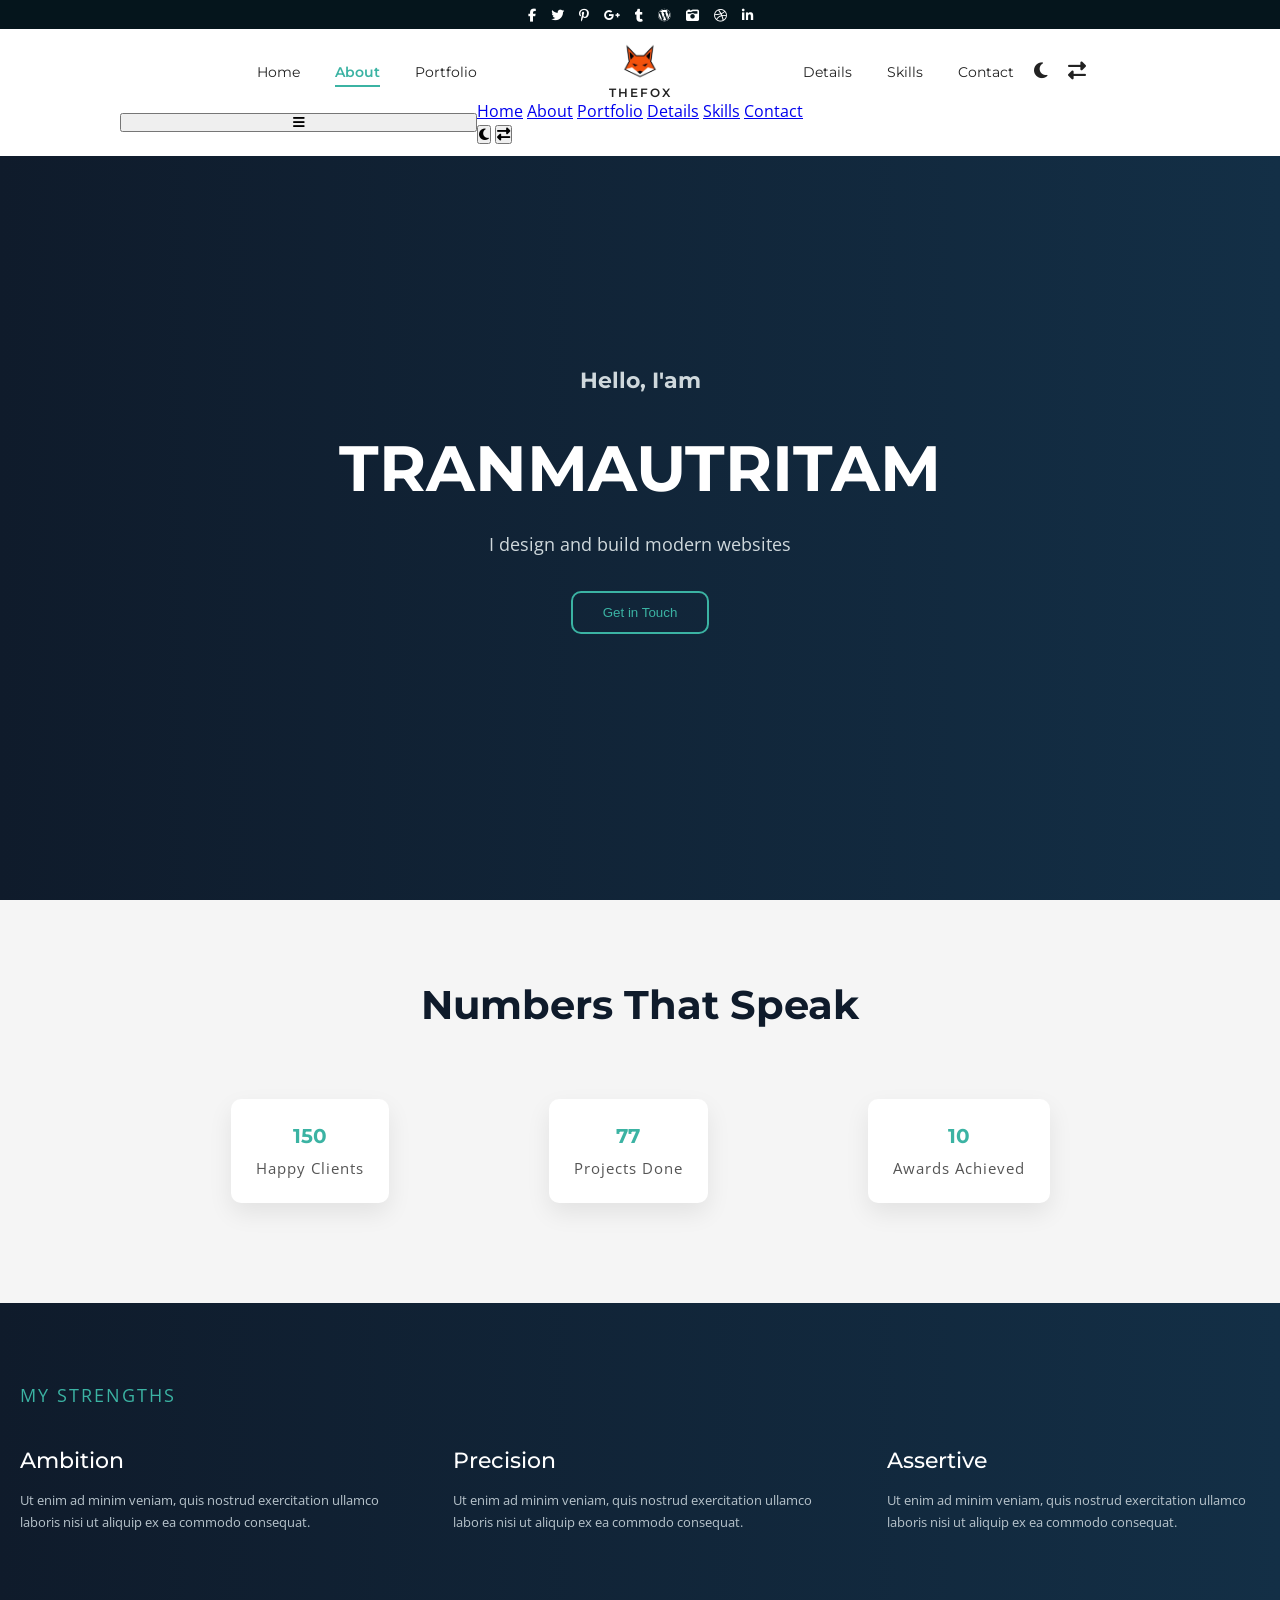
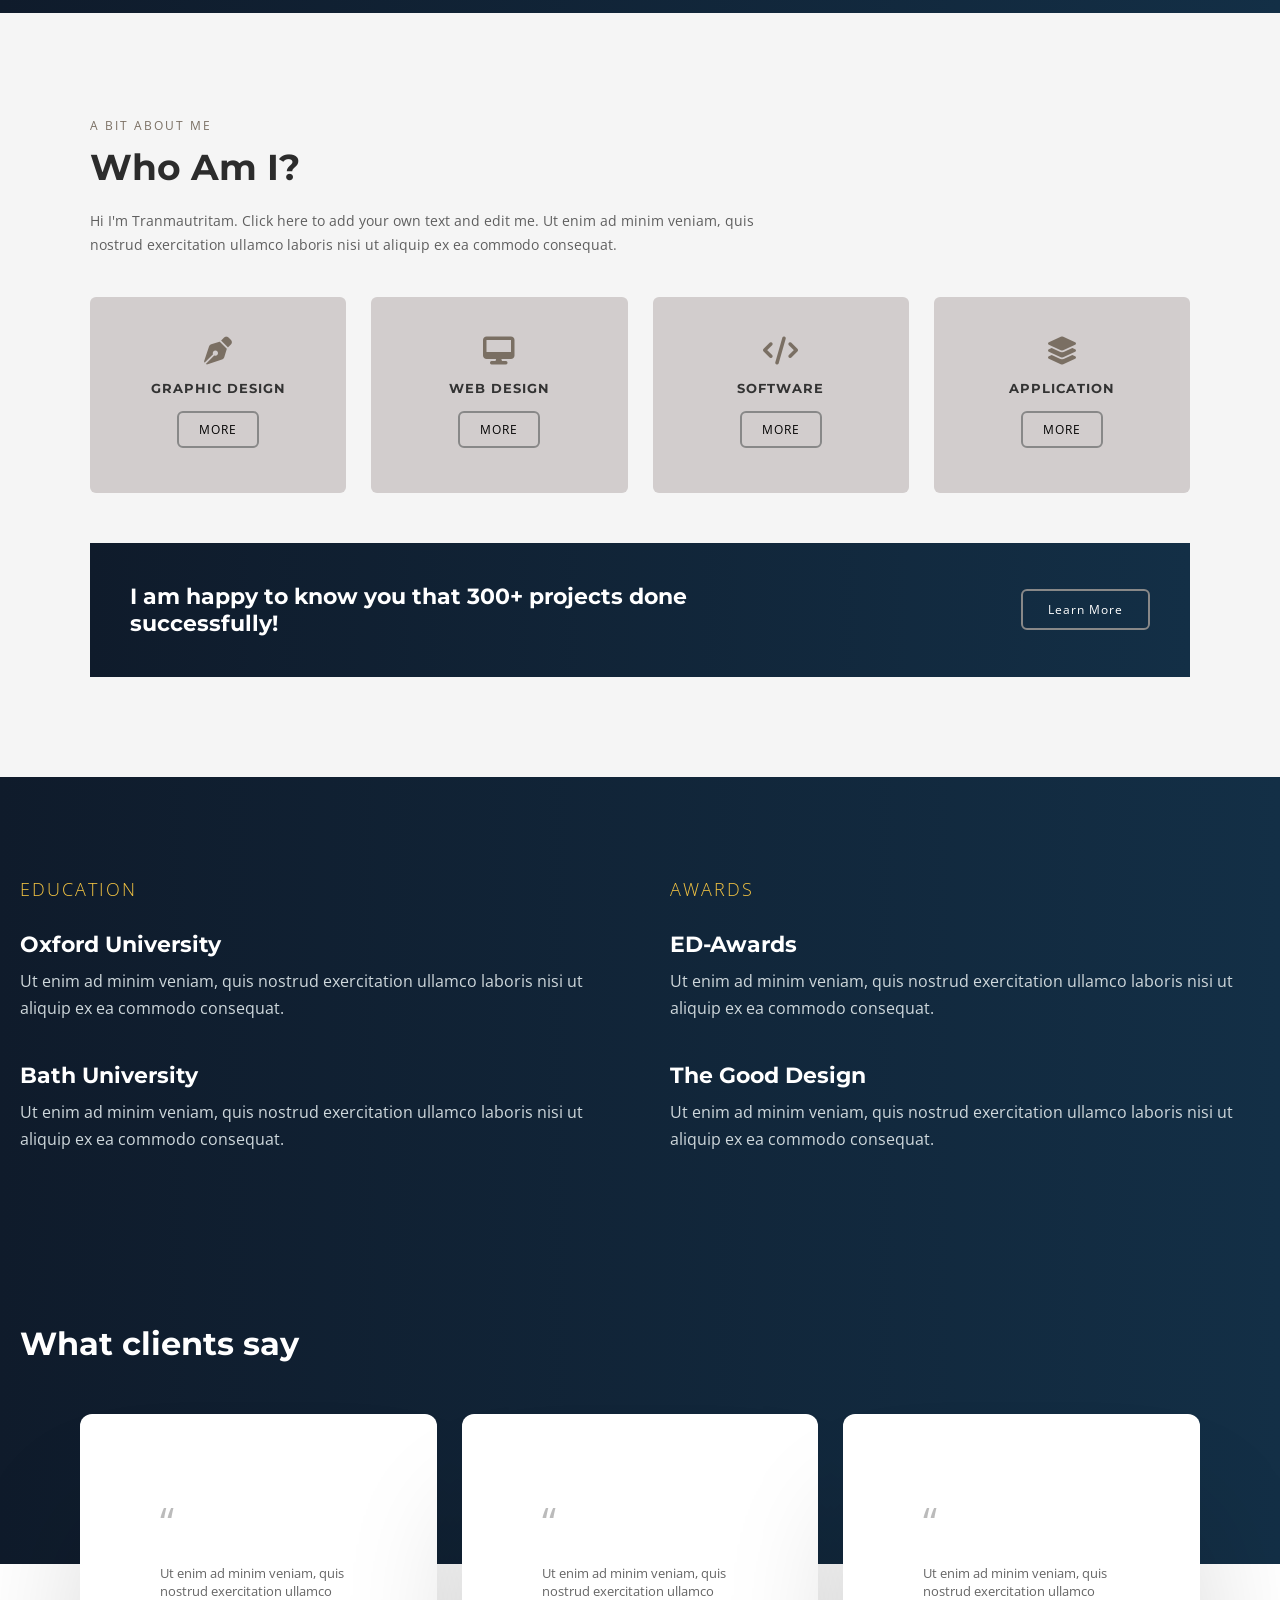
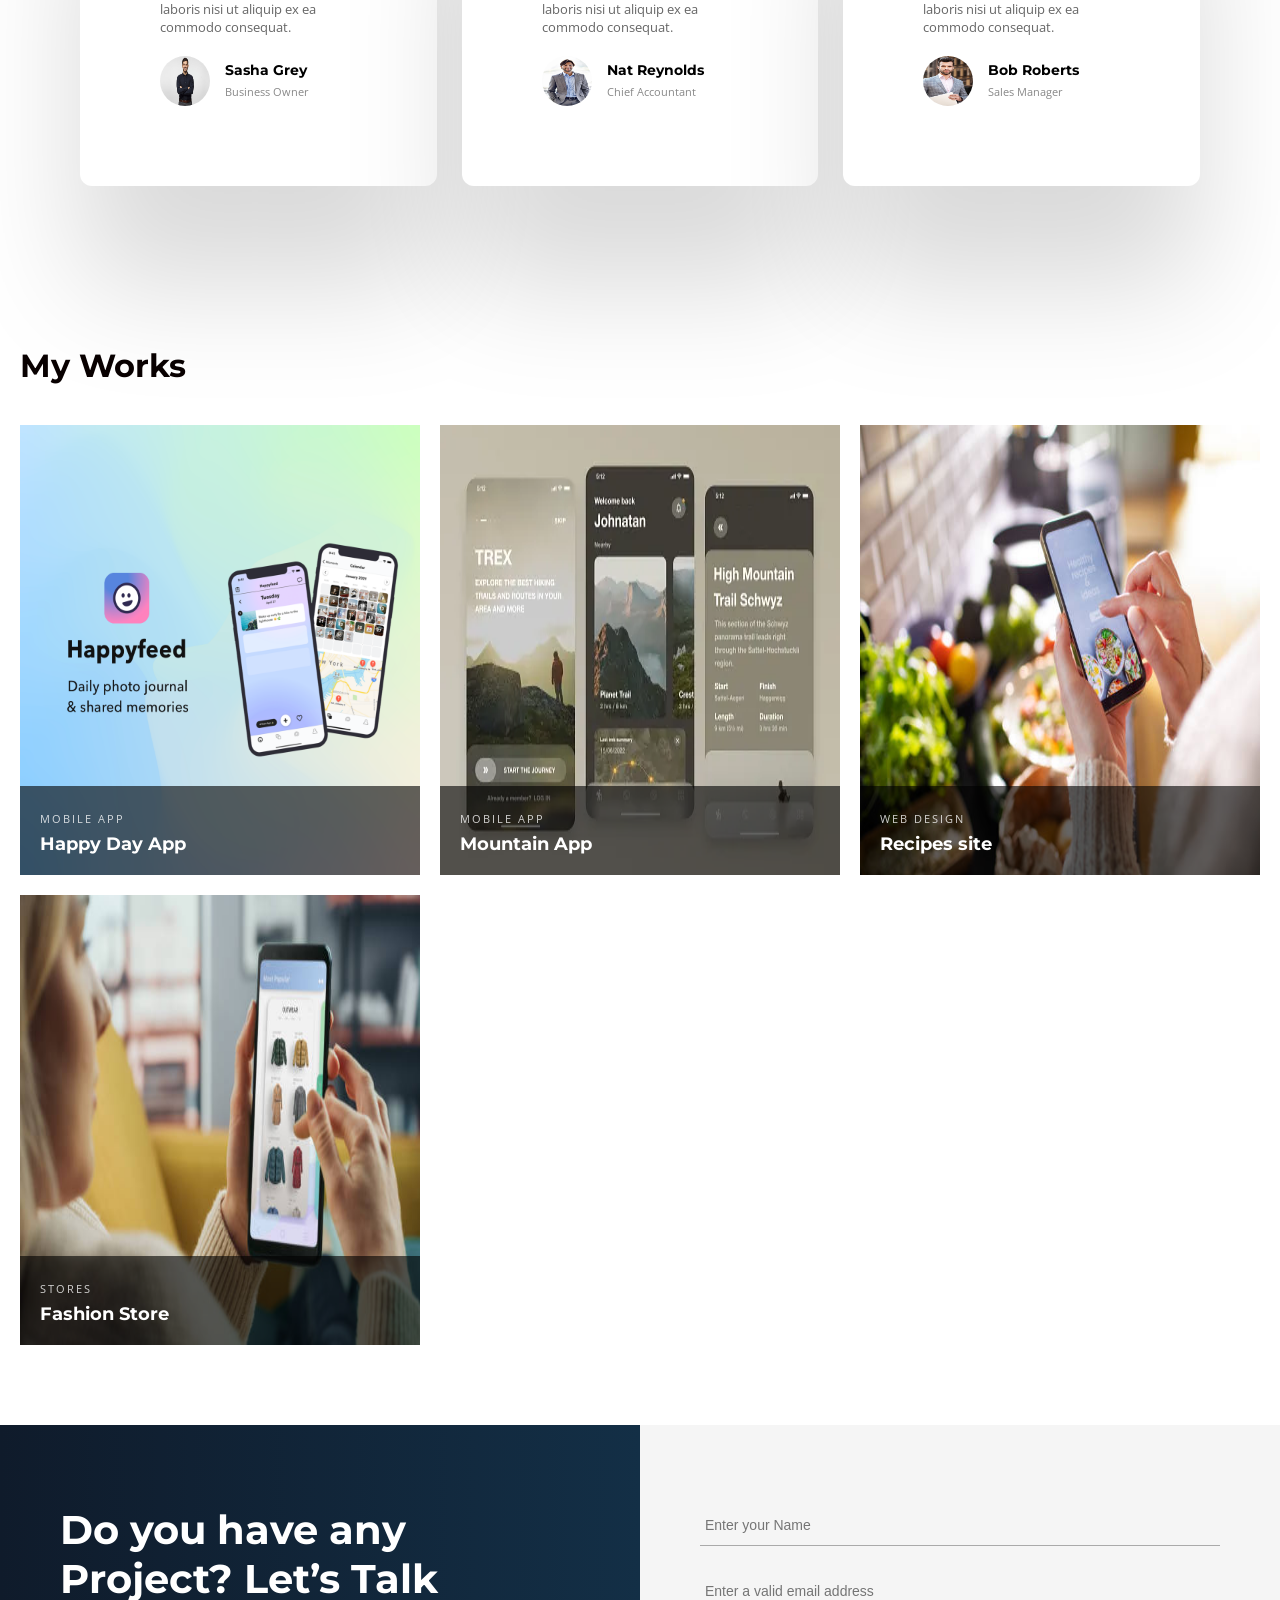
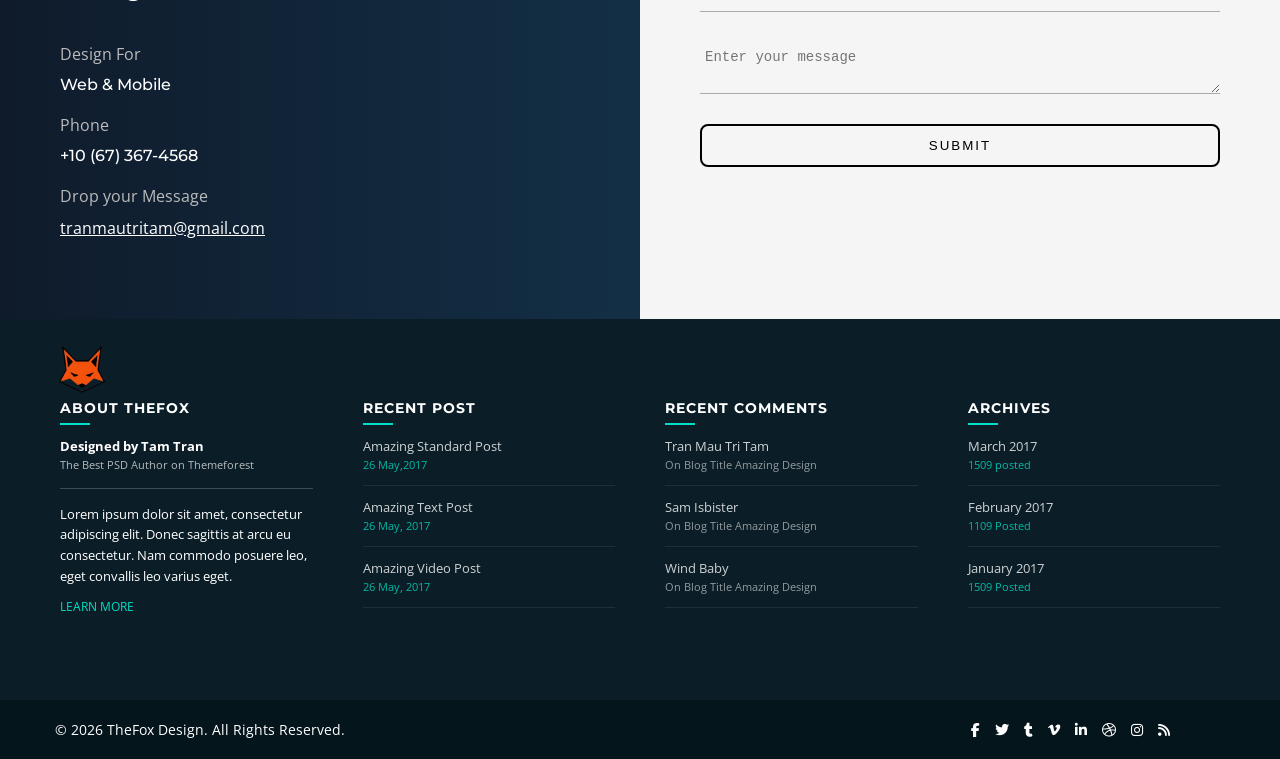
==== commit 1b6599ec: "Add files via upload" ====
--- a/about.html
+++ b/about.html
@@ -3,7 +3,8 @@
 
 <head>
     <meta charset="UTF-8" />
-    <title>TheFox Website</title>
+    <title>The Fox</title>
+    <meta name="viewport" content="width=device-width, initial-scale=1.0">
     <link rel="icon" type="image/png" href="images/logo.png">
     <link rel="stylesheet" href="css/style.css">
     <link rel="stylesheet" href="https://cdnjs.cloudflare.com/ajax/libs/font-awesome/6.5.0/css/all.min.css">
@@ -57,6 +58,27 @@
                         <i class="fa-solid fa-right-left"></i>
                     </button>
                 </nav>
+                <button class="menu-toggle">
+                    <i class="fa-solid fa-bars"></i>
+                </button>
+                <div class="mobile-menu">
+                    <a href="index.html">Home</a>
+                    <a href="about.html">About</a>
+                    <a href="portfolio.html">Portfolio</a>
+                    <a href="details.html">Details</a>
+                    <a href="skills.html">Skills</a>
+                    <a href="contact.html">Contact</a>
+
+                    <!-- Buttons (icons only) -->
+                    <div class="mobile-actions">
+                        <button id="theme-toggle-mobile">
+                            <i class="fa-solid fa-moon"></i>
+                        </button>
+                        <button id="rtl-toggle-mobile">
+                            <i class="fa-solid fa-right-left"></i>
+                        </button>
+                    </div>
+                </div>
             </header>
             <!-- ABOUT HER0 SECTION -->
             <section class="about-hero">
--- a/css/style.css
+++ b/css/style.css
@@ -1,21 +1,41 @@
-:root {
-
-    --bg-color: #ffffff;
-    --text-color: #0f1b2b;
-    --text-color: #000;
-    --section-bg: #f5f5f5;
-    --card-bg: #ffffff;
-    --accent-color: #3bb3a3;
-
-}
-
-body.dark-mode {
-
-    --bg-color: #0f172a;
-    --text-color: #e5e7eb;
-    --text-color: #ffffff;
-    --section-bg: #1e293b;
-    --card-bg: #111827;
+/* GLOBAL RESET */
+* {
+    margin: 0;
+    padding: 0;
+    box-sizing: border-box;
+}
+
+body {
+    display: flex;
+    flex-direction: column;
+    min-height: 100vh;
+    overflow-x: hidden;
+    font-family: 'Open Sans', sans-serif;
+    margin: 0;
+    padding: 0;
+    box-sizing: border-box;
+}
+
+html,
+body {
+    overflow-x: hidden;
+    scroll-behavior: smooth;
+}
+
+.main {
+    flex: 1;
+}
+
+h1,
+h2,
+h3,
+h4,
+h7,
+.nav-left a,
+.nav-right a,
+.logo,
+.footer-box h3 {
+    font-family: 'Montserrat', sans-serif;
 }
 
 /* SCROLL PROGRESS */
@@ -28,51 +48,6 @@
     width: 0;
     background: #3bb3a3;
     z-index: 9999;
-}
-
-/* GLOBAL RESET */
-* {
-    margin: 0;
-    padding: 0;
-    box-sizing: border-box;
-}
-
-body {
-    display: flex;
-    flex-direction: column;
-    min-height: 100vh;
-    overflow-x: hidden;
-    background: var(--bg-color);
-    color: var(--text-color);
-}
-
-html,
-body {
-    overflow-x: hidden;
-    scroll-behavior: smooth;
-}
-
-.main {
-    flex: 1;
-}
-
-/* FONTS */
-body {
-    font-family: 'Open Sans', sans-serif;
-    margin: 0;
-    padding: 0;
-    box-sizing: border-box;
-}
-
-h1,
-h2,
-h3,
-h4,
-.nav-left a,
-.nav-right a,
-.logo,
-.footer-box h3 {
-    font-family: 'Montserrat', sans-serif;
 }
 
 /* GLOBAL CONTAINER */
@@ -387,8 +362,8 @@
     z-index: 2;
 }
 
-.hero-content h1 {
-    font-size: 50px;
+.hero-content h7 {
+    font-size: 60px;
 }
 
 .hero-content.creative {
@@ -524,7 +499,7 @@
 /* SERVICES SECTION */
 .services-section {
     position: relative;
-    background: #071a2d;
+    background: #020617;
     padding: 100px 40px 80px;
     display: flex;
     align-items: center;
@@ -716,8 +691,7 @@
 }
 
 .cta-btn:hover {
-    background: white;
-    color: #2fc7b5;
+    transform: scale(1.08);
 }
 
 /* FEATURES SECTION */
@@ -1521,8 +1495,7 @@
 }
 
 .news-btn:hover {
-    background: #2c3e50;
-    color: #fff;
+    transform: scale(1.08);
 }
 
 .blog-cta {
@@ -1894,7 +1867,6 @@
 .about-section {
     background: #f5f5f5;
     padding: 100px 20px;
-    background: var(--section-bg);
 }
 
 .about-container {
@@ -1947,13 +1919,6 @@
     letter-spacing: 1px;
     margin-bottom: 10px;
     color: #333;
-}
-
-.about-card a {
-    font-size: 11px;
-    color: #000;
-    text-decoration: none;
-    border-bottom: 1px solid #000;
 }
 
 .about-card:hover {
@@ -1978,17 +1943,45 @@
     max-width: 600px;
 }
 
-.about-cta a {
-    border: 1px solid white;
-    padding: 10px 20px;
+.btn-style {
+    display: inline-block;
+    padding: 8px 20px;
+    margin: 5px;
+    border: 2px solid #888;
+    color: #000;
+    background: transparent;
     text-decoration: none;
-    color: white;
+    font-size: 12px;
+    letter-spacing: 1px;
+    border-radius: 6px;
     transition: 0.3s;
 }
 
-.about-cta a:hover {
-    background: #2fc7b5;
-    border-color: #2fc7b5;
+.btn-style:hover {
+    transform: scale(1.08);
+    background: #3bb3a3;
+    border-color: #3bb3a3;
+    color: #fff;
+}
+
+.learn-btn {
+    display: inline-block;
+    padding: 10px 25px;
+    border: 2px solid #888;
+    color: #fff;
+    background: transparent;
+    text-decoration: none;
+    font-size: 12px;
+    letter-spacing: 1px;
+    border-radius: 6px;
+    transition: 0.3s;
+}
+
+.learn-btn:hover {
+    transform: scale(1.08);
+    background: #3bb3a3;
+    border-color: #3bb3a3;
+    color: #fff;
 }
 
 /* EDUCATION SECTION */
@@ -2009,8 +2002,9 @@
 .edu-column h5 {
     font-size: 18px;
     letter-spacing: 2px;
-    color: #3bb3a3;
+    color: #f5c542;
     margin-bottom: 30px;
+    font-weight: 20;
 }
 
 .edu-item {
@@ -2018,13 +2012,14 @@
 }
 
 .edu-item h3 {
+    color: #fff;
     font-size: 22px;
     margin-bottom: 10px;
 }
 
 .edu-item p {
     font-size: 16px;
-    color: #cfcfcf;
+    color: #cfd8dc;
     line-height: 1.7;
 }
 
@@ -2232,12 +2227,13 @@
     letter-spacing: 2px;
     border-radius: 8px;
     cursor: pointer;
-    transition: 0.3s;
+    transition: 0.3s ease;
 }
 
 .contactme-right button:hover {
     background: #071a2d;
     color: #fff;
+    transform: scale(1.05);
 }
 
 /***************************************************PORTFOLIO PAGE**********************************************************************/
@@ -2304,14 +2300,16 @@
     text-decoration: none;
     font-size: 14px;
     border-radius: 8px;
-    transition: 0.3s;
+    transition: 0.3s ease;
 }
 
 .portfolio-btn:hover {
     background: #071a2d;
     border-color: #071a2d;
     color: #fff;
-}
+    transform: scale(1.08);
+}
+
 
 /* DIGITAL SECTION */
 
@@ -2357,12 +2355,15 @@
     text-decoration: none;
     font-weight: 600;
     letter-spacing: 1px;
+    border-radius: 8px;
+    transition: 0.3s ease;
 }
 
 .digital-btn:hover {
     background: #3bb3a3;
     color: #fff;
     border: 2px solid #3bb3a3;
+    transform: scale(1.08);
 }
 
 .divider {
@@ -2482,6 +2483,28 @@
     font-size: 14px;
 }
 
+.portfolio-more-btn {
+    text-align: center;
+    margin-top: 40px;
+}
+
+.portfolio-more-btn a {
+    display: inline-block;
+    padding: 12px 35px;
+    background: #3bb3a3;
+    color: #fff;
+    text-decoration: none;
+    font-size: 14px;
+    letter-spacing: 2px;
+    border-radius: 4px;
+    transition: 0.3s ease;
+}
+
+.portfolio-more-btn a:hover {
+    transform: scale(1.08);
+    background: #2a8f83;
+}
+
 /* SERVICE OFFER SECTION */
 
 .service-offer {
@@ -2629,7 +2652,7 @@
 }
 
 .breadcrumb a {
-    color: #3bb3a3;
+    color: white;
     text-decoration: none;
 }
 
@@ -2712,11 +2735,12 @@
     text-decoration: none;
     border-radius: 6px;
     font-size: 14px;
-    transition: 0.3s;
+    transition: 0.3s ease;
 }
 
 .visit-btn:hover {
     background: #2a8f83;
+    transform: scale(1.08);
 }
 
 /* PROJECT DETAILS SECTION */
@@ -2771,15 +2795,49 @@
 }
 
 .project-info-box li {
+    position: relative;
+    padding-left: 25px;
     margin-bottom: 10px;
+    margin-left: 40px;
+    color: #555;
+}
+
+.project-info-box li::before {
+    content: "✓";
+    position: absolute;
+    left: 0;
+    top: 0;
+    color: #3bb3a3;
+    font-weight: bold;
 }
 
 .project-features {
+    background: #f5f5f5;
+    padding: 25px;
+    border-radius: 8px;
     margin-bottom: 40px;
 }
 
 .project-features ul {
-    padding-left: 20px;
+    list-style: none;
+    padding: 0;
+}
+
+.project-features li {
+    position: relative;
+    padding-left: 25px;
+    margin-bottom: 10px;
+    margin-left: 40px;
+    color: #555;
+}
+
+.project-features li::before {
+    content: "✓";
+    position: absolute;
+    left: 0;
+    top: 0;
+    color: #3bb3a3;
+    font-weight: bold;
 }
 
 .project-stats {
@@ -2791,15 +2849,28 @@
 
 .stat-box {
     background: #ffffff;
-    padding: 30px;
+    padding: 25px;
     text-align: center;
     border-radius: 10px;
     box-shadow: 0 10px 25px rgba(0, 0, 0, 0.08);
+    transition: 0.3s ease;
+}
+
+.stat-box:hover {
+    transform: translateY(-8px);
+    box-shadow: 0 20px 40px rgba(0, 0, 0, 0.15);
 }
 
 .stat-box h3 {
     color: #3bb3a3;
-    font-size: 28px;
+    font-size: 20px;
+}
+
+.stat-box p {
+    font-size: 15px;
+    letter-spacing: 1px;
+    color: #555;
+    margin-top: 8px;
 }
 
 .gallery-grid {
@@ -2819,6 +2890,24 @@
     padding: 25px;
     border-radius: 8px;
     margin-top: 40px;
+}
+
+.project-challenges p {
+    position: relative;
+    padding-left: 25px;
+    margin-bottom: 10px;
+    margin-left: 40px;
+    color: #555;
+    line-height: 1.7;
+}
+
+.project-challenges p::before {
+    content: "✓";
+    position: absolute;
+    left: 0;
+    top: 0;
+    color: #3bb3a3;
+    font-weight: bold;
 }
 
 .back-btn {
@@ -2830,10 +2919,12 @@
     color: #fff;
     text-decoration: none;
     border-radius: 6px;
+    transition: 0.3s ease;
 }
 
 .back-btn:hover {
     background: #2a8f83;
+    transform: scale(1.08);
 }
 
 /****************************************************SKILLS PAGE**************************************************************************/
@@ -2842,7 +2933,7 @@
 
 .skills-hero {
     background: url("../images/skills-hero.jpg") center/cover no-repeat;
-    padding: 180px 0;
+    padding: 205px 0;
     text-align: center;
     color: white;
     position: relative;
@@ -3193,7 +3284,7 @@
 }
 
 .visual-left h2 {
-    font-size: 40px;
+    font-size: 38px;
     line-height: 1.3;
     margin-bottom: 25px;
 }
@@ -3217,20 +3308,21 @@
 .visual-btn {
     background: #3bb3a3;
     color: #fff;
-    padding: 14px 32px;
+    padding: 12px 30px;
     text-decoration: none;
     font-size: 14px;
     letter-spacing: 2px;
     display: inline-block;
+    border-radius: 6px;
+    transition: 0.3s ease;
 }
 
 .visual-btn:hover {
     background: #3bb3a3;
     color: #fff;
     border: 2px solid #3bb3a3;
-}
-
-
+    transform: scale(1.04);
+}
 
 /****************************************************CONTACT PAGE*************************************************************************/
 
@@ -3319,6 +3411,13 @@
     border: none;
     padding: 10px 25px;
     cursor: pointer;
+    border-radius: 6px;
+    transition: 0.3s ease;
+}
+
+.contact-right button:hover {
+    transform: scale(1.08);
+    background: #2a8f83;
 }
 
 /* CONTACT INFO */
@@ -3381,11 +3480,12 @@
     font-size: 14px;
     cursor: pointer;
     border-radius: 10px;
-    transition: 0.3s;
+    transition: 0.3s ease;
 }
 
 .contact-info-btn button:hover {
     background: #2e8f82;
+    transform: scale(1.08);
 }
 
 /* CONTACT DETAILS SECTION */
@@ -3762,6 +3862,563 @@
     box-shadow: 0 10px 25px rgba(0, 0, 0, 0.2);
 }
 
+.reveal-text,
+.hero-sub {
+    opacity: 0;
+    transform: translateY(40px);
+}
+
+.hero-slide.active .letsbe {
+    animation: revealUp 0.8s ease forwards;
+}
+
+.hero-slide.active .creative {
+    animation: revealUp 0.8s ease forwards;
+    animation-delay: 0.3s;
+}
+
+.hero-slide.active .hero-sub {
+    animation: revealUp 0.8s ease forwards;
+    animation-delay: 0.6s;
+}
+
+@keyframes revealUp {
+
+    0% {
+        opacity: 0;
+        transform: translateY(40px);
+    }
+
+    100% {
+        opacity: 1;
+        transform: translateY(0);
+    }
+
+}
+
+.hero-content h7 .letsbe {
+    color: white !important;
+}
+
+.hero-content h7 .creative {
+    color: #2fc7b5;
+}
+
+.about-text {
+    opacity: 0;
+    transform: translateY(40px);
+    animation: revealUp 1s ease forwards;
+}
+
+@keyframes revealUp {
+    to {
+        opacity: 1;
+        transform: translateY(0);
+    }
+}
+
+.reveal-left,
+.reveal-right {
+    opacity: 0;
+    transition: all 0.9s ease;
+}
+
+.reveal-left {
+    transform: translateX(-120px);
+}
+
+.reveal-right {
+    transform: translateX(120px);
+}
+
+.reveal-active {
+    opacity: 1;
+    transform: translateX(0);
+}
+
+.testimonial-content {
+    opacity: 0;
+    transform: scale(0.95);
+    animation: testimonialReveal 1.4s ease forwards;
+}
+
+@keyframes testimonialReveal {
+
+    0% {
+        opacity: 0;
+        transform: scale(0.9);
+    }
+
+    100% {
+        opacity: 1;
+        transform: scale(1);
+    }
+
+}
+
+.testimonial-overlay {
+    background: linear-gradient(120deg,
+            rgba(10, 20, 35, 0.9),
+            rgba(10, 20, 35, 0.7),
+            rgba(10, 20, 35, 0.9));
+
+    background-size: 300%;
+
+    animation: bgMove 5s ease infinite;
+}
+
+@keyframes bgMove {
+
+    0% {
+        background-position: 0% 50%;
+    }
+
+    50% {
+        background-position: 100% 50%;
+    }
+
+    100% {
+        background-position: 0% 50%;
+    }
+
+}
+
+.reveal-up {
+    opacity: 0;
+    transform: translateY(60px);
+    transition: opacity 0.8s ease, transform 0.8s ease;
+}
+
+.reveal-up.show {
+    opacity: 1;
+    transform: translateY(0);
+}
+
+.featured-image img {
+    animation: floatImage 3s ease-in-out infinite;
+}
+
+@keyframes floatImage {
+
+    0% {
+        transform: translateY(0px);
+    }
+
+    50% {
+        transform: translateY(-15px);
+    }
+
+    100% {
+        transform: translateY(0px);
+    }
+
+}
+
+.reveal-left {
+    opacity: 0;
+    transform: translateX(-80px);
+    transition: all 1s ease;
+}
+
+.reveal-right {
+    opacity: 0;
+    transform: translateX(80px);
+    transition: all 1s ease;
+}
+
+.reveal-active {
+    opacity: 1;
+    transform: translateX(0);
+}
+
+.featured-btn {
+    position: relative;
+    overflow: hidden;
+    transition: 0.3s;
+}
+
+.featured-btn:hover {
+    background: #2fc7b5;
+    color: white;
+    border-color: #2fc7b5;
+    transform: translateY(-3px);
+    box-shadow: 0 10px 25px rgba(0, 0, 0, 0.15);
+}
+
+.featured-content h2,
+.featured-content p {
+    opacity: 0;
+    transform: translateY(40px);
+    animation: textReveal 1.2s ease forwards;
+}
+
+.featured-content p {
+    animation-delay: .4s;
+}
+
+@keyframes textReveal {
+
+    0% {
+        opacity: 0;
+        transform: translateY(40px);
+    }
+
+    100% {
+        opacity: 1;
+        transform: translateY(0);
+    }
+
+}
+
+.shine-text {
+    position: relative;
+    display: inline-block;
+    overflow: hidden;
+}
+
+.shine-text::after {
+    content: "";
+    position: absolute;
+    top: 0;
+    left: -50%;
+    width: 20%;
+    height: 90%;
+    background: linear-gradient(120deg,
+            transparent,
+            rgba(255, 255, 255, 0.7),
+            transparent);
+
+    transform: skewX(-25deg);
+    animation: shineMove 3s infinite;
+}
+
+@keyframes shineMove {
+
+    0% {
+        left: -75%;
+    }
+
+    100% {
+        left: 125%;
+    }
+
+}
+
+.name-shine {
+    font-weight: 700;
+    letter-spacing: 3px;
+    font-size: 30px;
+    background: linear-gradient(120deg,
+            #000 0%,
+            #000 45%,
+            #2fc7b5 50%,
+            #000 55%,
+            #000 100%);
+
+    background-size: 200% auto;
+
+    background-clip: text;
+    -webkit-background-clip: text;
+
+    color: transparent;
+    -webkit-text-fill-color: transparent;
+
+    animation: nameShine 4s linear infinite;
+}
+
+@keyframes nameShine {
+
+    0% {
+        background-position: -200% 0;
+    }
+
+    100% {
+        background-position: 200% 0;
+    }
+
+}
+
+.services-shine {
+
+    font-size: 28px;
+    letter-spacing: 4px;
+    font-weight: 600;
+    background: linear-gradient(90deg,
+            #ffffff 0%,
+            #ffffff 40%,
+            #627b78 60%,
+            #ffffff 60%,
+            #ffffff 100%);
+
+    background-size: 200%;
+
+    background-clip: text;
+    -webkit-background-clip: text;
+
+    color: transparent;
+    -webkit-text-fill-color: transparent;
+
+    animation: shineHeading 4s linear infinite;
+}
+
+@keyframes shineHeading {
+
+    0% {
+        background-position: 200%;
+    }
+
+    100% {
+        background-position: -200%;
+    }
+
+}
+
+.reveal-bottom {
+    opacity: 0;
+    transform: translateY(60px);
+    transition: all 1s ease;
+}
+
+.reveal-bottom.show {
+    opacity: 1;
+    transform: translateY(0);
+}
+
+.quote-content {
+    animation: quoteFloat 2s ease-in-out infinite;
+}
+
+@keyframes quoteFloat {
+
+    0% {
+        transform: translateY(0px);
+    }
+
+    50% {
+        transform: translateY(-10px);
+    }
+
+    100% {
+        transform: translateY(0px);
+    }
+
+}
+
+.quote-text {
+    animation: quoteGlow 4s ease-in-out infinite;
+}
+
+@keyframes quoteGlow {
+
+    0% {
+        text-shadow: 0 0 0 rgba(255, 255, 255, 0);
+    }
+
+    50% {
+        text-shadow: 0 0 15px rgba(255, 255, 255, 0.4);
+    }
+
+    100% {
+        text-shadow: 0 0 0 rgba(255, 255, 255, 0);
+    }
+
+}
+
+.hero-item {
+    opacity: 0;
+    transform: translateY(40px);
+    animation: heroReveal 1s ease forwards;
+}
+
+.hero-item:nth-child(1) {
+    animation-delay: 0.2s;
+}
+
+.hero-item:nth-child(2) {
+    animation-delay: 0.5s;
+}
+
+.hero-item:nth-child(3) {
+    animation-delay: 0.8s;
+}
+
+.hero-item:nth-child(4) {
+    animation-delay: 1.1s;
+}
+
+@keyframes heroReveal {
+
+    0% {
+        opacity: 0;
+        transform: translateY(40px);
+    }
+
+    100% {
+        opacity: 1;
+        transform: translateY(0);
+    }
+
+}
+
+.slide-left,
+.slide-right,
+.slide-up {
+    opacity: 0;
+    transition: all 0.9s ease;
+}
+
+.slide-left {
+    transform: translateX(-80px);
+}
+
+.slide-right {
+    transform: translateX(80px);
+}
+
+.slide-up {
+    transform: translateY(80px);
+}
+
+.show {
+    opacity: 1;
+    transform: translate(0);
+}
+
+.strength-box {
+    transition: 0.5s;
+}
+
+.strength-box:hover {
+    transform: translateY(-20px);
+}
+
+.about-card {
+    background: #d2cdcd;
+    padding: 40px 20px;
+    text-align: center;
+    border-radius: 6px;
+    transition: 0.4s;
+    animation: cardFloat 4s ease-in-out infinite;
+}
+
+@keyframes cardFloat {
+
+    0% {
+        transform: translateY(0px);
+    }
+
+    50% {
+        transform: translateY(-10px);
+    }
+
+    100% {
+        transform: translateY(0px);
+    }
+
+}
+
+.about-card:nth-child(1) {
+    animation-delay: 0s;
+}
+
+.about-card:nth-child(2) {
+    animation-delay: 0.5s;
+}
+
+.about-card:nth-child(3) {
+    animation-delay: 1s;
+}
+
+.about-card:nth-child(4) {
+    animation-delay: 1.5s;
+}
+
+.about-card:hover {
+    transform: translateY(-15px) scale(1.03);
+    box-shadow: 0 15px 35px rgba(0, 0, 0, 0.2);
+}
+
+.about-card i {
+    font-size: 28px;
+    margin-bottom: 15px;
+    transition: 0.3s;
+}
+
+.about-card:hover i {
+    transform: scale(1.2) rotate(5deg);
+    color: #3bb3a3;
+}
+
+.testimonial-card {
+    background: #fff;
+    padding: 40px;
+    border-radius: 10px;
+    transition: 0.4s;
+    animation: testimonialFloat 5s ease-in-out infinite;
+}
+
+@keyframes testimonialFloat {
+
+    0% {
+        transform: translateY(0px);
+    }
+
+    50% {
+        transform: translateY(-12px);
+    }
+
+    100% {
+        transform: translateY(0px);
+    }
+
+}
+
+.hire-top-icon {
+    position: relative;
+    width: 80px;
+    height: 80px;
+    background: #3bb3a3;
+    border-radius: 50%;
+    display: flex;
+    align-items: center;
+    justify-content: center;
+    margin: auto;
+    color: white;
+    font-size: 24px;
+}
+
+.hire-top-icon::before {
+    content: "";
+    position: absolute;
+    width: 100%;
+    height: 100%;
+    border-radius: 50%;
+    border: 3px solid rgba(59, 179, 163, 0.6);
+    animation: ripple 2s infinite;
+}
+
+.hire-top-icon::after {
+    content: "";
+    position: absolute;
+    width: 100%;
+    height: 100%;
+    border-radius: 50%;
+    border: 3px solid rgba(59, 179, 163, 0.4);
+    animation: ripple 2s infinite 1s;
+}
+
+@keyframes ripple {
+    0% {
+        transform: scale(1);
+        opacity: 1;
+    }
+
+    100% {
+        transform: scale(2);
+        opacity: 0;
+    }
+}
+
 /* ABOUTME PAGE ANIMATIONS */
 
 .work-animate {
@@ -3892,6 +4549,60 @@
     transform: translateY(0);
 }
 
+/* SKILLS PAGE ANIMATIONS */
+
+.skills-progress-level {
+    background: #3bb3a3;
+    height: 100%;
+    width: 0;
+    transition: width 1.5s ease;
+}
+
+.tool-card {
+    opacity: 0;
+    transform: translateY(60px);
+    transition: 0.6s;
+}
+
+.tool-show {
+    opacity: 1;
+    transform: translateY(0);
+}
+
+.creative-card {
+    opacity: 0;
+    transform: translateY(80px);
+    transition: 0.7s;
+}
+
+.creative-show {
+    opacity: 1;
+    transform: translateY(0);
+}
+
+.timeline-item {
+    opacity: 0;
+    transform: translateX(-60px);
+    transition: 0.6s;
+}
+
+.timeline-show {
+    opacity: 1;
+    transform: translateX(0);
+}
+
+.visual-left {
+    opacity: 0;
+    transform: translateX(-80px);
+    transition: 0.8s;
+}
+
+.visual-right {
+    opacity: 0;
+    transform: translateX(80px);
+    transition: 0.8s;
+}
+
 /* CONTACT PAGE ANIMATIONS */
 
 .contact-left,
@@ -3934,623 +4645,6 @@
 .contact-details-show {
     opacity: 1;
     transform: translateY(0);
-}
-
-/* SKILLS PAGE ANIMATIONS */
-
-.skills-progress-level {
-    background: #3bb3a3;
-    height: 100%;
-    width: 0;
-    transition: width 1.5s ease;
-}
-
-.tool-card {
-    opacity: 0;
-    transform: translateY(60px);
-    transition: 0.6s;
-}
-
-.tool-show {
-    opacity: 1;
-    transform: translateY(0);
-}
-
-.creative-card {
-    opacity: 0;
-    transform: translateY(80px);
-    transition: 0.7s;
-}
-
-.creative-show {
-    opacity: 1;
-    transform: translateY(0);
-}
-
-.timeline-item {
-    opacity: 0;
-    transform: translateX(-60px);
-    transition: 0.6s;
-}
-
-.timeline-show {
-    opacity: 1;
-    transform: translateX(0);
-}
-
-.workflow-step {
-    opacity: 0;
-    transition: 0.7s;
-}
-
-.workflow-step.left {
-    transform: translateX(-80px);
-}
-
-.workflow-step.right {
-    transform: translateX(80px);
-}
-
-.workflow-show {
-    opacity: 1;
-    transform: translateX(0);
-}
-
-.visual-left {
-    opacity: 0;
-    transform: translateX(-80px);
-    transition: 0.8s;
-}
-
-.visual-right {
-    opacity: 0;
-    transform: translateX(80px);
-    transition: 0.8s;
-}
-
-.reveal-text,
-.hero-sub {
-    opacity: 0;
-    transform: translateY(40px);
-}
-
-/* animation when slide becomes active */
-
-.hero-slide.active .letsbe {
-    animation: revealUp 0.8s ease forwards;
-}
-
-.hero-slide.active .creative {
-    animation: revealUp 0.8s ease forwards;
-    animation-delay: 0.3s;
-}
-
-.hero-slide.active .hero-sub {
-    animation: revealUp 0.8s ease forwards;
-    animation-delay: 0.6s;
-}
-
-@keyframes revealUp {
-
-    0% {
-        opacity: 0;
-        transform: translateY(40px);
-    }
-
-    100% {
-        opacity: 1;
-        transform: translateY(0);
-    }
-
-}
-
-.hero-content h1 .letsbe {
-    color: white !important;
-}
-
-.hero-content h1 .creative {
-    color: #2fc7b5;
-}
-
-.about-text {
-    opacity: 0;
-    transform: translateY(40px);
-    animation: revealUp 1s ease forwards;
-}
-
-@keyframes revealUp {
-    to {
-        opacity: 1;
-        transform: translateY(0);
-    }
-}
-
-.reveal-left,
-.reveal-right {
-    opacity: 0;
-    transition: all 0.9s ease;
-}
-
-/* left animation */
-
-.reveal-left {
-    transform: translateX(-120px);
-}
-
-/* right animation */
-
-.reveal-right {
-    transform: translateX(120px);
-}
-
-/* active state */
-
-.reveal-active {
-    opacity: 1;
-    transform: translateX(0);
-}
-
-.testimonial-content {
-    opacity: 0;
-    transform: scale(0.95);
-    animation: testimonialReveal 1.4s ease forwards;
-}
-
-@keyframes testimonialReveal {
-
-    0% {
-        opacity: 0;
-        transform: scale(0.9);
-    }
-
-    100% {
-        opacity: 1;
-        transform: scale(1);
-    }
-
-}
-
-.testimonial-overlay {
-    background: linear-gradient(120deg,
-            rgba(10, 20, 35, 0.9),
-            rgba(10, 20, 35, 0.7),
-            rgba(10, 20, 35, 0.9));
-
-    background-size: 300%;
-
-    animation: bgMove 5s ease infinite;
-}
-
-@keyframes bgMove {
-
-    0% {
-        background-position: 0% 50%;
-    }
-
-    50% {
-        background-position: 100% 50%;
-    }
-
-    100% {
-        background-position: 0% 50%;
-    }
-
-}
-
-.reveal-up {
-    opacity: 0;
-    transform: translateY(60px);
-    transition: opacity 0.8s ease, transform 0.8s ease;
-}
-
-.reveal-up.show {
-    opacity: 1;
-    transform: translateY(0);
-}
-
-.featured-image img {
-    animation: floatImage 3s ease-in-out infinite;
-}
-
-@keyframes floatImage {
-
-    0% {
-        transform: translateY(0px);
-    }
-
-    50% {
-        transform: translateY(-15px);
-    }
-
-    100% {
-        transform: translateY(0px);
-    }
-
-}
-
-.reveal-left {
-    opacity: 0;
-    transform: translateX(-80px);
-    transition: all 1s ease;
-}
-
-.reveal-right {
-    opacity: 0;
-    transform: translateX(80px);
-    transition: all 1s ease;
-}
-
-.reveal-active {
-    opacity: 1;
-    transform: translateX(0);
-}
-
-.featured-btn {
-    position: relative;
-    overflow: hidden;
-    transition: 0.3s;
-}
-
-.featured-btn:hover {
-    background: #2fc7b5;
-    color: white;
-    border-color: #2fc7b5;
-    transform: translateY(-3px);
-    box-shadow: 0 10px 25px rgba(0, 0, 0, 0.15);
-}
-
-.featured-content h2,
-.featured-content p {
-    opacity: 0;
-    transform: translateY(40px);
-    animation: textReveal 1.2s ease forwards;
-}
-
-.featured-content p {
-    animation-delay: .4s;
-}
-
-@keyframes textReveal {
-
-    0% {
-        opacity: 0;
-        transform: translateY(40px);
-    }
-
-    100% {
-        opacity: 1;
-        transform: translateY(0);
-    }
-
-}
-
-.shine-text {
-    position: relative;
-    display: inline-block;
-    overflow: hidden;
-}
-
-.shine-text::after {
-    content: "";
-    position: absolute;
-    top: 0;
-    left: -75%;
-    width: 50%;
-    height: 100%;
-
-    background: linear-gradient(120deg,
-            transparent,
-            rgba(255, 255, 255, 0.7),
-            transparent);
-
-    transform: skewX(-25deg);
-    animation: shineMove 2s infinite;
-}
-
-@keyframes shineMove {
-
-    0% {
-        left: -75%;
-    }
-
-    100% {
-        left: 125%;
-    }
-
-}
-
-.name-shine {
-    font-weight: 700;
-    letter-spacing: 3px;
-    font-size: 30px;
-
-    /* gradient shine */
-    background: linear-gradient(90deg,
-            #000 0%,
-            #000 40%,
-            #2fc7b5 50%,
-            #000 60%,
-            #000 100%);
-
-    background-size: 200%;
-
-    background-clip: text;
-    -webkit-background-clip: text;
-
-    color: transparent;
-    -webkit-text-fill-color: transparent;
-
-    animation: nameShine 4s linear infinite;
-}
-
-@keyframes nameShine {
-
-    0% {
-        background-position: 200%;
-    }
-
-    100% {
-        background-position: -200%;
-    }
-
-}
-
-.services-shine {
-
-    font-size: 28px;
-    letter-spacing: 4px;
-    font-weight: 600;
-
-    /* shine gradient */
-    background: linear-gradient(90deg,
-            #ffffff 0%,
-            #ffffff 40%,
-            #627b78 60%,
-            #ffffff 60%,
-            #ffffff 100%);
-
-    background-size: 200%;
-
-    background-clip: text;
-    -webkit-background-clip: text;
-
-    color: transparent;
-    -webkit-text-fill-color: transparent;
-
-    animation: shineHeading 4s linear infinite;
-}
-
-@keyframes shineHeading {
-
-    0% {
-        background-position: 200%;
-    }
-
-    100% {
-        background-position: -200%;
-    }
-
-}
-
-.reveal-bottom {
-    opacity: 0;
-    transform: translateY(60px);
-    transition: all 1s ease;
-}
-
-.reveal-bottom.show {
-    opacity: 1;
-    transform: translateY(0);
-}
-
-.quote-content {
-    animation: quoteFloat 2s ease-in-out infinite;
-}
-
-@keyframes quoteFloat {
-
-    0% {
-        transform: translateY(0px);
-    }
-
-    50% {
-        transform: translateY(-10px);
-    }
-
-    100% {
-        transform: translateY(0px);
-    }
-
-}
-
-.quote-text {
-    animation: quoteGlow 4s ease-in-out infinite;
-}
-
-@keyframes quoteGlow {
-
-    0% {
-        text-shadow: 0 0 0 rgba(255, 255, 255, 0);
-    }
-
-    50% {
-        text-shadow: 0 0 15px rgba(255, 255, 255, 0.4);
-    }
-
-    100% {
-        text-shadow: 0 0 0 rgba(255, 255, 255, 0);
-    }
-
-}
-
-.hero-item {
-    opacity: 0;
-    transform: translateY(40px);
-    animation: heroReveal 1s ease forwards;
-}
-
-.hero-item:nth-child(1) {
-    animation-delay: 0.2s;
-}
-
-.hero-item:nth-child(2) {
-    animation-delay: 0.5s;
-}
-
-.hero-item:nth-child(3) {
-    animation-delay: 0.8s;
-}
-
-.hero-item:nth-child(4) {
-    animation-delay: 1.1s;
-}
-
-@keyframes heroReveal {
-
-    0% {
-        opacity: 0;
-        transform: translateY(40px);
-    }
-
-    100% {
-        opacity: 1;
-        transform: translateY(0);
-    }
-
-}
-
-.slide-left,
-.slide-right,
-.slide-up {
-    opacity: 0;
-    transition: all 0.9s ease;
-}
-
-.slide-left {
-    transform: translateX(-80px);
-}
-
-.slide-right {
-    transform: translateX(80px);
-}
-
-.slide-up {
-    transform: translateY(80px);
-}
-
-.show {
-    opacity: 1;
-    transform: translate(0);
-}
-
-.strength-box {
-    transition: 0.5s;
-}
-
-.strength-box:hover {
-    transform: translateY(-20px);
-}
-
-.about-card {
-    background: #d2cdcd;
-    padding: 40px 20px;
-    text-align: center;
-    border-radius: 6px;
-    transition: 0.4s;
-    animation: cardFloat 4s ease-in-out infinite;
-}
-
-/* Floating motion */
-@keyframes cardFloat {
-
-    0% {
-        transform: translateY(0px);
-    }
-
-    50% {
-        transform: translateY(-10px);
-    }
-
-    100% {
-        transform: translateY(0px);
-    }
-
-}
-
-.about-card:nth-child(1) {
-    animation-delay: 0s;
-}
-
-.about-card:nth-child(2) {
-    animation-delay: 0.5s;
-}
-
-.about-card:nth-child(3) {
-    animation-delay: 1s;
-}
-
-.about-card:nth-child(4) {
-    animation-delay: 1.5s;
-}
-
-.about-card:hover {
-    transform: translateY(-15px) scale(1.03);
-    box-shadow: 0 15px 35px rgba(0, 0, 0, 0.2);
-}
-
-.about-card i {
-    font-size: 28px;
-    margin-bottom: 15px;
-    transition: 0.3s;
-}
-
-.about-card:hover i {
-    transform: scale(1.2) rotate(5deg);
-    color: #3bb3a3;
-}
-
-.testimonial-card {
-    background: #fff;
-    padding: 40px;
-    border-radius: 10px;
-    transition: 0.4s;
-    animation: testimonialFloat 5s ease-in-out infinite;
-}
-
-/* floating motion */
-
-@keyframes testimonialFloat {
-
-    0% {
-        transform: translateY(0px);
-    }
-
-    50% {
-        transform: translateY(-12px);
-    }
-
-    100% {
-        transform: translateY(0px);
-    }
-
-}
-
-.portfolio-btn {
-    display: inline-block;
-    padding: 10px 30px;
-    border: 2px solid #000;
-    border-radius: 8px;
-    text-decoration: none;
-    color: #000;
-    transition: 0.35s ease;
-}
-
-.portfolio-btn:hover {
-    transform: scale(1.08);
-    box-shadow: 0 10px 25px rgba(0, 0, 0, 0.2);
-    background: #071a2d;
-    color: #fff;
-    border-color: #071a2d;
 }
 
 /**********************************************************SCROLL UP BUTTON***********************************************************************/
@@ -4580,6 +4674,13 @@
 
 /*************************************************************DARK MODE*********************************************************************/
 
+/* DARK MODE */
+
+body.dark-mode {
+    background: #020617;
+    color: #e5e7eb;
+}
+
 body,
 header,
 footer,
@@ -4588,19 +4689,34 @@
     transition: background 0.3s ease, color 0.3s ease;
 }
 
-/* HEADER AND FOOTER */
-
-.dark-mode .top-header {
+/* HEADER */
+
+body.dark-mode .top-header {
     background: #0f1720;
 }
 
-.dark-mode .nav-left a,
-.dark-mode .nav-right a {
+body.dark-mode .nav-left a,
+body.dark-mode .nav-right a {
     color: #e5e7eb;
 }
 
-.dark-mode .logo-text {
+body.dark-mode .nav-left a:hover,
+body.dark-mode .nav-right a:hover {
+    color: #3bb3a3;
+}
+
+body.dark-mode .logo-text {
     color: #e5e7eb;
+}
+
+body.dark-mode #theme-toggle,
+body.dark-mode #rtl-toggle {
+    color: #e5e7eb;
+}
+
+body.dark-mode #theme-toggle:hover,
+body.dark-mode #rtl-toggle:hover {
+    color: #3bb3a3;
 }
 
 body.dark-mode .nav-left a.active,
@@ -4609,662 +4725,613 @@
     border-bottom: 2px solid #3bb3a3;
 }
 
-.dark-mode .footer-top {
+body.dark-mode .skill-title {
+    color: #e5e7eb;
+}
+
+body.dark-mode .featured-prev,
+body.dark-mode .featured-next {
+    border: 1px solid #e5e7eb;
+    color: #e5e7eb;
+}
+
+body.dark-mode .featured-prev,
+body.dark-mode .featured-next {
+    border: 1px solid #e5e7eb;
+    color: #e5e7eb;
+}
+
+body.dark-mode .featured-prev:hover,
+body.dark-mode .featured-next:hover {
+    background: #2fc7b5;
+    border-color: #2fc7b5;
+    color: #ffffff;
+}
+
+body.dark-mode .news-card h4 {
+    color: #e5e7eb;
+}
+
+/* ABOUT ME PAGE */
+
+body.dark-mode .stats-section {
     background: #020617;
 }
 
-.dark-mode .footer {
+body.dark-mode .stats-heading {
+    color: #e5e7eb;
+}
+
+body.dark-mode .stat-box p {
+    color: #cbd5e1;
+}
+
+body.dark-mode .about-section {
     background: #020617;
 }
 
-.dark-mode .footer-box {
-    color: #cbd5e1;
-}
-
-.dark-mode .footer-social a {
-    color: #cbd5e1;
-}
-
-.dark-mode .footer-box li {
-    border-bottom: 1px solid rgba(255, 255, 255, 0.1);
-}
-
-
-/* HOME PAGE */
-
-/* ABOUT CENTER SECTION */
-.dark-mode .about-center-section {
+body.dark-mode .about-header h2 {
+    color: #e5e7eb;
+}
+
+body.dark-mode .about-header p {
+    color: #9ca3af;
+}
+
+body.dark-mode .about-header span {
+    color: #94a3b8;
+}
+
+body.dark-mode .about-card {
     background: #0f172a;
 }
 
-.dark-mode .about-title {
+body.dark-mode .about-card h4 {
     color: #e5e7eb;
 }
 
-.dark-mode .about-text {
+body.dark-mode .about-card a {
+    color: #e5e7eb;
+    border-bottom: 1px solid #e5e7eb;
+}
+
+body.dark-mode .about-card i {
+    color: #94a3b8;
+}
+
+body.dark-mode .clients-section::after {
+    background: #020617;
+}
+
+body.dark-mode .client-card {
+    background: #0f172a;
+}
+
+body.dark-mode .client-card p {
     color: #9ca3af;
 }
 
-.dark-mode .about-btn {
+body.dark-mode .client-info span {
+    color: #94a3b8;
+}
+
+body.dark-mode .about-works {
+    background: #020617;
+}
+
+body.dark-mode .works-title {
+    color: #e5e7eb;
+}
+
+body.dark-mode .contactme-section {
+    background: #020617;
+}
+
+body.dark-mode .contactme-right {
+    background: #0f172a;
+}
+
+body.dark-mode .contactme-right input,
+body.dark-mode .contactme-right textarea {
+    border-bottom: 1px solid #334155;
+    color: #e5e7eb;
+}
+
+body.dark-mode .contactme-right button {
     border: 2px solid #e5e7eb;
     color: #e5e7eb;
     background: transparent;
 }
 
-/* WORK SECTION */
-
-.dark-mode .work-section {
+body.dark-mode .contactme-right button:hover {
+    background: #e5e7eb;
+    color: #020617;
+}
+
+body.dark-mode .stat-box p {
+    color: #020617;
+}
+
+/* PORTFOLIO PAGE */
+
+body.dark-mode .portfolio-white {
+    background: linear-gradient(to bottom, #020617, #0f172a);
+}
+
+body.dark-mode .portfolio-white h1 {
+    color: #e5e7eb;
+}
+
+body.dark-mode .portfolio-white p {
+    color: #9ca3af;
+}
+
+body.dark-mode .portfolio-btn {
+    background: transparent;
+    border: 2px solid #e5e7eb;
+    color: #e5e7eb;
+}
+
+body.dark-mode .digital-section {
+    background: linear-gradient(to bottom, #0f172a, #020617);
+}
+
+body.dark-mode .digital-left h2 {
+    color: #e5e7eb;
+}
+
+body.dark-mode .digital-right p {
+    color: #9ca3af;
+}
+
+body.dark-mode .digital-btn {
+    border: 2px solid #e5e7eb;
+    color: #e5e7eb;
+    background: transparent;
+}
+
+body.dark-mode .divider {
+    background: #334155;
+}
+
+body.dark-mode .view-portfolio {
+    color: #e5e7eb;
+}
+
+body.dark-mode .portfolio-gallery {
+    background: linear-gradient(to bottom, #020617, #0f172a);
+}
+
+body.dark-mode .service-offer {
+    background: linear-gradient(to bottom, #0f172a, #020617);
+}
+
+body.dark-mode .service-offer-card h3 {
+    color: #e5e7eb;
+}
+
+body.dark-mode .service-offer-card p {
+    color: #9ca3af;
+}
+
+body.dark-mode .testimonial {
+    background: linear-gradient(to bottom, #020617, #0f172a);
+}
+
+body.dark-mode .testimonial-title {
+    color: #e5e7eb;
+}
+
+body.dark-mode .testimonial-desc {
+    color: #9ca3af;
+}
+
+body.dark-mode .testimonial-card {
+    background: #0f172a;
+}
+
+body.dark-mode .testimonial-card p {
+    color: #9ca3af;
+}
+
+/* DETAILS PAGE */
+
+body.dark-mode .projects-overview {
     background: #020617;
 }
 
-.dark-mode .work-title {
+body.dark-mode .projects-title {
     color: #e5e7eb;
 }
 
-/* FEATURES SECTION */
-
-.dark-mode .features-section {
+body.dark-mode .projects-sub {
+    color: #9ca3af;
+}
+
+body.dark-mode .overview-text h3 {
+    color: #e5e7eb;
+}
+
+body.dark-mode .overview-text p {
+    color: #9ca3af;
+}
+
+body.dark-mode .project-details {
+    background: #020617;
+}
+
+body.dark-mode .details-title {
+    color: #e5e7eb;
+}
+
+body.dark-mode .details-intro {
+    color: #9ca3af;
+}
+
+body.dark-mode .project-info-box {
     background: #0f172a;
 }
 
-.dark-mode .features-box h4 {
+body.dark-mode .project-info-box li {
+    color: #cbd5e1;
+}
+
+body.dark-mode .project-features {
+    background: #0f172a;
+}
+
+body.dark-mode .project-features li {
+    color: #cbd5e1;
+}
+
+body.dark-mode .stat-box {
+    background: #0f172a;
+    box-shadow: 0 10px 25px rgba(0, 0, 0, 0.5);
+}
+
+body.dark-mode .stat-box p {
+    color: #9ca3af;
+}
+
+body.dark-mode .gallery-grid img {
+    box-shadow: 0 10px 30px rgba(0, 0, 0, 0.6);
+}
+
+body.dark-mode .project-challenges {
+    background: #0f172a;
+}
+
+body.dark-mode .project-challenges p {
+    color: #9ca3af;
+}
+
+/* SKILLS PAGE */
+
+body.dark-mode .core-skills {
+    background: linear-gradient(to bottom, #020617, #0f172a);
+}
+
+body.dark-mode .skills-title {
     color: #e5e7eb;
 }
 
-.dark-mode .features-desc {
-    color: #94a3b8;
-}
-
-.dark-mode .service-list li,
-.dark-mode .features-list li,
-.dark-mode .support-list li {
-    border-bottom: 1px solid rgba(255, 255, 255, 0.08);
-    color: #94a3b8;
-}
-
-/* SKILLS SECTION */
-
-.dark-mode .skills-section {
+body.dark-mode .skill-item p {
+    color: #e5e7eb;
+}
+
+body.dark-mode .skills-progress-bar {
+    background: #1e293b;
+}
+
+body.dark-mode .tools-section {
+    background: linear-gradient(to bottom, #0f172a, #020617);
+}
+
+body.dark-mode .tools-title {
+    color: #e5e7eb;
+}
+
+body.dark-mode .tool-card {
+    background: #0f172a;
+}
+
+body.dark-mode .tool-card p {
+    color: #9ca3af;
+}
+
+body.dark-mode .creative-skills {
+    background: linear-gradient(to bottom, #020617, #0f172a);
+}
+
+body.dark-mode .creative-title {
+    color: #e5e7eb;
+}
+
+body.dark-mode .creative-card {
+    background: #0f172a;
+}
+
+body.dark-mode .creative-card p {
+    color: #9ca3af;
+}
+
+body.dark-mode .soft-skills {
+    background: linear-gradient(to bottom, #0f172a, #020617);
+}
+
+body.dark-mode .soft-title {
+    color: #e5e7eb;
+}
+
+body.dark-mode .soft-card {
+    background: #0f172a;
+}
+
+body.dark-mode .soft-card p {
+    color: #9ca3af;
+}
+
+body.dark-mode .skills-timeline {
+    background: linear-gradient(to bottom, #020617, #0f172a);
+}
+
+body.dark-mode .timeline-title {
+    color: #e5e7eb;
+}
+
+body.dark-mode .timeline-item {
+    background: #0f172a;
+}
+
+body.dark-mode .timeline-item p {
+    color: #9ca3af;
+}
+
+body.dark-mode .workflow-section {
+    background: linear-gradient(to bottom, #0f172a, #020617);
+}
+
+body.dark-mode .workflow-title {
+    color: #e5e7eb;
+}
+
+body.dark-mode .workflow-step h3 {
+    color: #ffffff;
+}
+
+body.dark-mode .workflow-step p {
+    color: #9ca3af;
+}
+
+body.dark-mode .workflow::after {
+    background: #334155;
+}
+
+body.dark-mode .visual-section {
+    background: linear-gradient(to bottom, #020617, #0f172a);
+}
+
+body.dark-mode .visual-left h2 {
+    color: #e5e7eb;
+}
+
+body.dark-mode .visual-left p,
+body.dark-mode .visual-right p {
+    color: #9ca3af;
+}
+
+/* CONTACT PAGE */
+
+body.dark-mode .contact-card {
+    background: #0f172a;
+}
+
+body.dark-mode .contact-right h2 {
+    color: #e5e7eb;
+}
+
+body.dark-mode .contact-right input,
+body.dark-mode .contact-right textarea {
     background: #020617;
-}
-
-.dark-mode .skills-header h2 {
     color: #e5e7eb;
 }
 
-.dark-mode .skills-header p {
+body.dark-mode .contact-right input::placeholder,
+body.dark-mode .contact-right textarea::placeholder {
     color: #9ca3af;
 }
 
-.dark-mode .skill-title {
+body.dark-mode .contact-info-section {
+    background: #020617;
+}
+
+body.dark-mode .contact-info-header h2 {
     color: #e5e7eb;
 }
 
-.dark-mode .skill-bar {
-    background: #1e293b;
-}
-
-/* PRICING SECTION */
-
-.dark-mode .pricing-card {
+body.dark-mode .contact-info-box i {
+    color: #e5e7eb;
+}
+
+body.dark-mode .contact-info-box h3 {
+    color: #e5e7eb;
+}
+
+body.dark-mode .contact-info-box p {
+    color: #9ca3af;
+}
+
+body.dark-mode .contact-details-section {
+    background: #020617;
+}
+
+body.dark-mode .contact-details-left h2 {
+    color: #e5e7eb;
+}
+
+body.dark-mode .contact-details-left p {
+    color: #9ca3af;
+}
+
+body.dark-mode .contact-details-left strong {
+    color: #e5e7eb;
+}
+
+body.dark-mode .contact-details-left h3 {
+    color: #e5e7eb;
+}
+
+/* FOOTER */
+
+body.dark-mode .footer-top {
+    background: #020617;
+}
+
+body.dark-mode .footer {
+    background: #020617;
+}
+
+body.dark-mode .footer-box {
+    color: #cbd5e1;
+}
+
+body.dark-mode .footer-box li {
+    border-bottom: 1px solid rgba(255, 255, 255, 0.1);
+}
+
+body.dark-mode .footer-social a {
+    color: #cbd5e1;
+}
+
+body.dark-mode .copyright {
+    color: #cbd5e1;
+}
+
+/* MAIN BACKGROUNDS */
+
+body.dark-mode .about-center-section,
+body.dark-mode .work-section,
+body.dark-mode .features-section,
+body.dark-mode .skills-section,
+body.dark-mode .featured-section,
+body.dark-mode .news-section,
+body.dark-mode .social-strip,
+body.dark-mode .hire-section,
+body.dark-mode .contact-section {
+    background: #020617;
+}
+
+/* TEXT COLORS */
+
+body.dark-mode .about-title,
+body.dark-mode .work-title,
+body.dark-mode .skills-header h2,
+body.dark-mode .featured-content h2,
+body.dark-mode .news-title,
+body.dark-mode .hire-section h2,
+body.dark-mode .form-group label {
+    color: #e5e7eb;
+}
+
+body.dark-mode .about-text,
+body.dark-mode .features-desc,
+body.dark-mode .skills-header p,
+body.dark-mode .desc,
+body.dark-mode .meta,
+body.dark-mode .hire-details {
+    color: #9ca3af;
+}
+
+/* CARDS / BOXES */
+
+body.dark-mode .pricing-card,
+body.dark-mode .testimonial-card {
     background: #0f172a;
     color: #e5e7eb;
 }
 
-.dark-mode .pricing-card ul li {
+body.dark-mode .pricing-card ul li {
     border-bottom: 1px solid rgba(255, 255, 255, 0.08);
 }
 
-.dark-mode .btn-outline {
+/* SKILL BARS */
+
+body.dark-mode .skill-bar {
+    background: #1e293b;
+}
+
+/* ICON CIRCLES */
+
+body.dark-mode .icon-circle {
+    background: #0f172a;
+    border-color: #334155;
+}
+
+/* BUTTONS */
+
+body.dark-mode .about-btn,
+body.dark-mode .btn-outline,
+body.dark-mode .news-btn,
+body.dark-mode .contact-btn,
+body.dark-mode .featured-btn {
     border: 2px solid #e5e7eb;
     color: #e5e7eb;
-}
-
-/* FEATURED SECTION */
-
-.dark-mode .featured-section {
-    background: #020617;
-}
-
-.dark-mode .featured-content h2 {
-    color: #e5e7eb;
-}
-
-.dark-mode .featured-content p {
-    color: #9ca3af;
-}
-
-/* NEWS SECTION */
-
-.dark-mode .news-section {
-    background: #020617;
-}
-
-.dark-mode .news-title {
-    color: #e5e7eb;
-}
-
-.dark-mode .news-card h4 {
-    color: #e5e7eb;
-}
-
-.dark-mode .meta {
-    color: #9ca3af;
-}
-
-.dark-mode .desc {
-    color: #94a3b8;
-}
-
-.dark-mode .news-btn {
-    border: 2px solid #e5e7eb;
-    color: #e5e7eb;
-}
-
-/* SOCIAL STRIP */
-
-.dark-mode .social-strip {
-    background: #020617;
-}
-
-/* HIRE SECTION */
-
-.dark-mode .hire-section {
-    background: #020617;
-}
-
-.dark-mode .hire-section h2 {
-    color: #e5e7eb;
-}
-
-.dark-mode .hire-details {
-    color: #9ca3af;
-}
-
-/* CONTACT SECTION */
-
-.dark-mode .contact-section {
-    background: #020617;
-}
-
-.dark-mode .form-group label {
-    color: #e5e7eb;
-}
-
-.dark-mode .form-group input,
-.dark-mode .form-group textarea {
+    background: transparent;
+}
+
+body.dark-mode .about-btn:hover,
+body.dark-mode .news-btn:hover,
+body.dark-mode .contact-btn:hover,
+body.dark-mode .featured-btn:hover {
+    background: #e5e7eb;
+    color: #020617;
+}
+
+/* INPUT FIELDS */
+
+body.dark-mode .form-group input,
+body.dark-mode .form-group textarea {
     background: #0f172a;
     border: 2px solid #1e293b;
     color: #e5e7eb;
 }
 
-.dark-mode .contact-btn {
-    border: 2px solid #e5e7eb;
-    color: #e5e7eb;
-}
-
-/* ABOUT PAGE */
-
-
-/* STATS SECTION */
-
-.dark-mode .stats-section {
-    background: #020617;
-}
-
-.dark-mode .stats-heading {
-    color: #e5e7eb;
-}
-
-.dark-mode .stat-box p {
-    color: #cbd5e1;
-}
-
-/* WHO AM I SECTION */
-
-.dark-mode .about-section {
-    background: #020617;
-}
-
-.dark-mode .about-header h2 {
-    color: #e5e7eb;
-}
-
-.dark-mode .about-header p {
-    color: #9ca3af;
-}
-
-.dark-mode .about-header span {
-    color: #94a3b8;
-}
-
-/* ABOUT SERVICES CARDS SECTION */
-
-.dark-mode .about-card {
-    background: #0f172a;
-}
-
-.dark-mode .about-card h4 {
-    color: #e5e7eb;
-}
-
-.dark-mode .about-card a {
-    color: #e5e7eb;
-    border-bottom: 1px solid #e5e7eb;
-}
-
-/* CLIENT SECTION */
-
-.dark-mode .clients-section::after {
-    background: #020617;
-}
-
-.dark-mode .client-card {
-    background: #0f172a;
-}
-
-.dark-mode .client-card p {
-    color: #9ca3af;
-}
-
-.dark-mode .client-info span {
-    color: #94a3b8;
-}
-
-/* ABOUT WORK SECTION */
-
-.dark-mode .about-works {
-    background: #020617;
-}
-
-.dark-mode .works-title {
-    color: #e5e7eb;
-}
-
-/* CONTACT ME SECTION */
-
-.dark-mode .contactme-section {
-    background: #020617;
-}
-
-.dark-mode .contactme-right {
-    background: #0f172a;
-}
-
-.dark-mode .contactme-right input,
-.dark-mode .contactme-right textarea {
-    border-bottom: 1px solid #334155;
-    color: #e5e7eb;
-}
-
-.dark-mode .contactme-right button {
-    border: 2px solid #e5e7eb;
-    color: #e5e7eb;
-    background: transparent;
-}
-
-/* PORTFOLIO PAGE */
-
-
-/* PORTFOLIO INTRO SECTION */
-
-.dark-mode .portfolio-white {
-    background: linear-gradient(to bottom, #020617, #0f172a);
-}
-
-.dark-mode .portfolio-white h1 {
-    color: #e5e7eb;
-}
-
-.dark-mode .portfolio-white p {
-    color: #9ca3af;
-}
-
-.dark-mode .portfolio-btn {
-    background: transparent;
-    border: 2px solid #e5e7eb;
-    color: #e5e7eb;
-}
-
-/* DIGITAL SECTION */
-
-.dark-mode .digital-section {
-    background: linear-gradient(to bottom, #020617, #0f172a);
-}
-
-.dark-mode .digital-left h2 {
-    color: #e5e7eb;
-}
-
-.dark-mode .digital-right p {
-    color: #9ca3af;
-}
-
-.dark-mode .digital-btn {
-    border: 2px solid #e5e7eb;
-    color: #e5e7eb;
-    background: transparent;
-}
-
-.dark-mode .divider {
-    background: #334155;
-}
-
-.dark-mode .view-portfolio {
-    color: #e5e7eb;
-}
-
-/* PORTFOLIO GALLERY */
-
-.dark-mode .portfolio-gallery {
-    background: linear-gradient(to bottom, #020617, #0f172a);
-}
-
-/* SERVICE OFFER */
-
-.dark-mode .service-offer {
-    background: linear-gradient(to bottom, #020617, #0f172a);
-}
-
-.dark-mode .service-offer-card h3 {
-    color: #e5e7eb;
-}
-
-.dark-mode .service-offer-card p {
-    color: #9ca3af;
-}
-
-/* TESTIMONIAL */
-
-.dark-mode .testimonial {
-    background: linear-gradient(to bottom, #020617, #0f172a);
-}
-
-.dark-mode .testimonial-title {
-    color: #e5e7eb;
-}
-
-.dark-mode .testimonial-desc {
-    color: #9ca3af;
-}
-
-.dark-mode .testimonial-card {
-    background: #0f172a;
-}
-
-.dark-mode .testimonial-card p {
-    color: #9ca3af;
-}
-
-/* DETAILS PAGE */
-
-
-/* PROJECT OVERVIEW */
-
-.dark-mode .projects-overview {
-    background: #020617;
-}
-
-.dark-mode .projects-title {
-    color: #e5e7eb;
-}
-
-.dark-mode .projects-sub {
-    color: #9ca3af;
-}
-
-.dark-mode .overview-text h3 {
-    color: #e5e7eb;
-}
-
-.dark-mode .overview-text p {
-    color: #9ca3af;
-}
-
-/* PROJECT DETAILS */
-
-.dark-mode .project-details {
-    background: #020617;
-}
-
-.dark-mode .details-title {
-    color: #e5e7eb;
-}
-
-.dark-mode .details-intro {
-    color: #9ca3af;
-}
-
-/* PROJECT INFO BOX */
-
-.dark-mode .project-info-box {
-    background: #0f172a;
-    color: #cbd5e1;
-}
-
-/* PROJECT STATS */
-
-.dark-mode .stat-box {
-    background: #0f172a;
-    color: #e5e7eb;
-}
-
-/* PROJECT CHALLENGES */
-
-.dark-mode .project-challenges {
-    background: #0f172a;
-    color: #9ca3af;
-}
-
-
-/* SKILLS PAGE */
-
-
-/* CORE SKILLS */
-
-.dark-mode .core-skills {
-    background: linear-gradient(to bottom, #020617, #0f172a);
-}
-
-.dark-mode .skills-title {
-    color: #e5e7eb;
-}
-
-.dark-mode .skill-item p {
-    color: #e5e7eb;
-}
-
-.dark-mode .skills-progress-bar {
-    background: #1e293b;
-}
-
-/* TOOLS SECTION */
-
-.dark-mode .tools-section {
-    background: linear-gradient(to bottom, #020617, #0f172a);
-}
-
-.dark-mode .tools-title {
-    color: #e5e7eb;
-}
-
-.dark-mode .tool-card {
-    background: #0f172a;
-}
-
-.dark-mode .tool-card p {
-    color: #9ca3af;
-}
-
-/* CREATIVE SKILLS */
-
-.dark-mode .creative-skills {
-    background: linear-gradient(to bottom, #020617, #0f172a);
-}
-
-.dark-mode .creative-title {
-    color: #e5e7eb;
-}
-
-.dark-mode .creative-card {
-    background: #0f172a;
-}
-
-.dark-mode .creative-card p {
-    color: #9ca3af;
-}
-
-/* SOFT SKILLS */
-
-.dark-mode .soft-skills {
-    background: linear-gradient(to bottom, #020617, #0f172a);
-}
-
-.dark-mode .soft-title {
-    color: #e5e7eb;
-}
-
-.dark-mode .soft-card {
-    background: #0f172a;
-}
-
-.dark-mode .soft-card p {
-    color: #9ca3af;
-}
-
-/* TIMELINE */
-
-.dark-mode .skills-timeline {
-    background: linear-gradient(to bottom, #020617, #0f172a);
-}
-
-.dark-mode .timeline-title {
-    color: #e5e7eb;
-}
-
-.dark-mode .timeline-item {
-    background: #0f172a;
-}
-
-.dark-mode .timeline-item p {
-    color: #9ca3af;
-}
-
-/* WORKFLOW */
-
-.dark-mode .workflow-section {
-    background: linear-gradient(to bottom, #020617, #0f172a);
-}
-
-.dark-mode .workflow-title {
-    color: #e5e7eb;
-}
-
-.dark-mode .workflow-step h3 {
-    color: #ffffff;
-}
-
-.dark-mode .workflow-step p {
-    color: #9ca3af;
-}
-
-.dark-mode .workflow::after {
-    background: #334155;
-}
-
-/* VISUAL SECTION */
-
-.dark-mode .visual-section {
-    background: linear-gradient(to bottom, #020617, #0f172a);
-}
-
-.dark-mode .visual-left h2 {
-    color: #e5e7eb;
-}
-
-.dark-mode .visual-left p,
-.dark-mode .visual-right p {
-    color: #9ca3af;
-}
-
-/* CONTACT PAGE */
-
-
-/* CONTACT CARD */
-
-.dark-mode .contact-card {
-    background: #0f172a;
-}
-
-.dark-mode .contact-right h2 {
-    color: #e5e7eb;
-}
-
-.dark-mode .contact-right input,
-.dark-mode .contact-right textarea {
-    background: #020617;
-    color: #e5e7eb;
-}
-
-/* CONTACT INFO SECTION */
-
-.dark-mode .contact-info-section {
-    background: #020617;
-}
-
-.dark-mode .contact-info-header h2 {
-    color: #e5e7eb;
-}
-
-.dark-mode .contact-info-box i {
-    color: #e5e7eb;
-}
-
-.dark-mode .contact-info-box h3 {
-    color: #e5e7eb;
-}
-
-.dark-mode .contact-info-box p {
-    color: #9ca3af;
-}
-
-/* CONTACT DETAILS */
-
-.dark-mode .contact-details-section {
-    background: #020617;
-}
-
-.dark-mode .contact-details-left h2 {
-    color: #e5e7eb;
-}
-
-.dark-mode .contact-details-left p {
-    color: #9ca3af;
-}
-
-.dark-mode .contact-details-left strong {
-    color: #e5e7eb;
-}
-
-.dark-mode .contact-details-left h3 {
-    color: #e5e7eb;
-}
-
-body.dark-mode #theme-toggle i,
-body.dark-mode #rtl-toggle i {
-    color: #ffffff;
-}
+.dark-mode .name-shine {
+    background: linear-gradient(90deg, #ffffff, #3bb3a3, #ffffff);
+    background-size: 200%;
+
+    background-clip: text;
+    -webkit-background-clip: text;
+
+    color: transparent;
+    -webkit-text-fill-color: transparent;
+
+    animation: nameShine 4s linear infinite;
+}
+
+@keyframes nameShine {
+    0% {
+        background-position: -200%;
+    }
+
+    100% {
+        background-position: 200%;
+    }
+}
+
 
 /***************************************************************RTL MODE*********************************************************************/
 
 html[dir="rtl"] {
     direction: rtl;
-    text-align: right;
-}
-
+}
 
 html[dir="rtl"] .top-header {
     direction: rtl;
+}
+
+html[dir="rtl"] .header {
+    flex-direction: row-reverse;
 }
 
 html[dir="rtl"] .nav-left ul,
@@ -5284,87 +5351,84 @@
     flex-direction: column;
 }
 
-html[dir="rtl"] .hero-content {
-    text-align: center;
-}
-
-html[dir="rtl"] .features-section {
+
+[dir="rtl"] .overview-item {
     direction: rtl;
-}
-
-html[dir="rtl"] .features-box {
+    grid-template-columns: 1fr 1fr;
+}
+
+[dir="rtl"] .overview-text {
     text-align: right;
 }
 
-html[dir="rtl"] .services-section {
-    direction: rtl;
-}
-
-html[dir="rtl"] .digital-top {
-    direction: rtl;
-}
-
-html[dir="rtl"] .digital-left {
+[dir="rtl"] .overview-text p {
+    margin-right: 0;
+}
+
+[dir="rtl"] .visit-btn {
+    float: right;
+}
+
+[dir="rtl"] .project-info-box li,
+[dir="rtl"] .project-features li {
+    padding-left: 0;
+    padding-right: 25px;
+    margin-left: 0;
+    margin-right: 40px;
     text-align: right;
 }
 
-html[dir="rtl"] .digital-right {
+[dir="rtl"] .project-info-box li::before,
+[dir="rtl"] .project-features li::before {
+    left: auto;
+    right: 0;
+}
+
+[dir="rtl"] .project-challenges p {
+    padding-left: 0;
+    padding-right: 25px;
+    margin-left: 0;
+    margin-right: 40px;
     text-align: right;
 }
 
-html[dir="rtl"] .overview-item {
-    direction: rtl;
-}
-
-html[dir="rtl"] .overview-text {
+[dir="rtl"] .project-challenges p::before {
+    left: auto;
+    right: 0;
+}
+
+[dir="rtl"] .workflow::after {
+    left: auto;
+    right: 50%;
+    margin-right: -2px;
+    margin-left: 0;
+}
+
+[dir="rtl"] .workflow-step.left {
+    left: auto;
+    right: 0;
+    text-align: left;
+}
+
+[dir="rtl"] .workflow-step.right {
+    left: auto;
+    right: 50%;
     text-align: right;
 }
 
-html[dir="rtl"] .skill-head {
-    flex-direction: row-reverse;
-}
-
-html[dir="rtl"] .timeline-item {
-    border-right: 4px solid #3bb3a3;
-    border-left: none;
-}
-
-html[dir="rtl"] .workflow-step.left {
-    text-align: left;
-}
-
-html[dir="rtl"] .workflow-step.right {
-    text-align: right;
-}
-
-html[dir="rtl"] .visual-grid {
-    direction: rtl;
-}
-
-html[dir="rtl"] .visual-left,
-html[dir="rtl"] .visual-right {
-    text-align: right;
-}
-
-html[dir="rtl"] .contact-card {
-    direction: rtl;
-}
-
-html[dir="rtl"] .contact-right {
-    text-align: right;
-}
-
-html[dir="rtl"] .contact-details-container {
-    direction: rtl;
-}
-
-html[dir="rtl"] input,
-html[dir="rtl"] textarea {
-    text-align: right;
-}
-
-
-/* FOOTER */
+[dir="rtl"] .workflow-step::before {
+    right: auto;
+    left: -10px;
+}
+
+[dir="rtl"] .workflow-step.right::before {
+    left: auto;
+    right: -10px;
+}
+
+[dir="rtl"] .workflow-step p {
+    text-align: inherit;
+}
 
 html[dir="rtl"] .footer-top {
     direction: rtl;
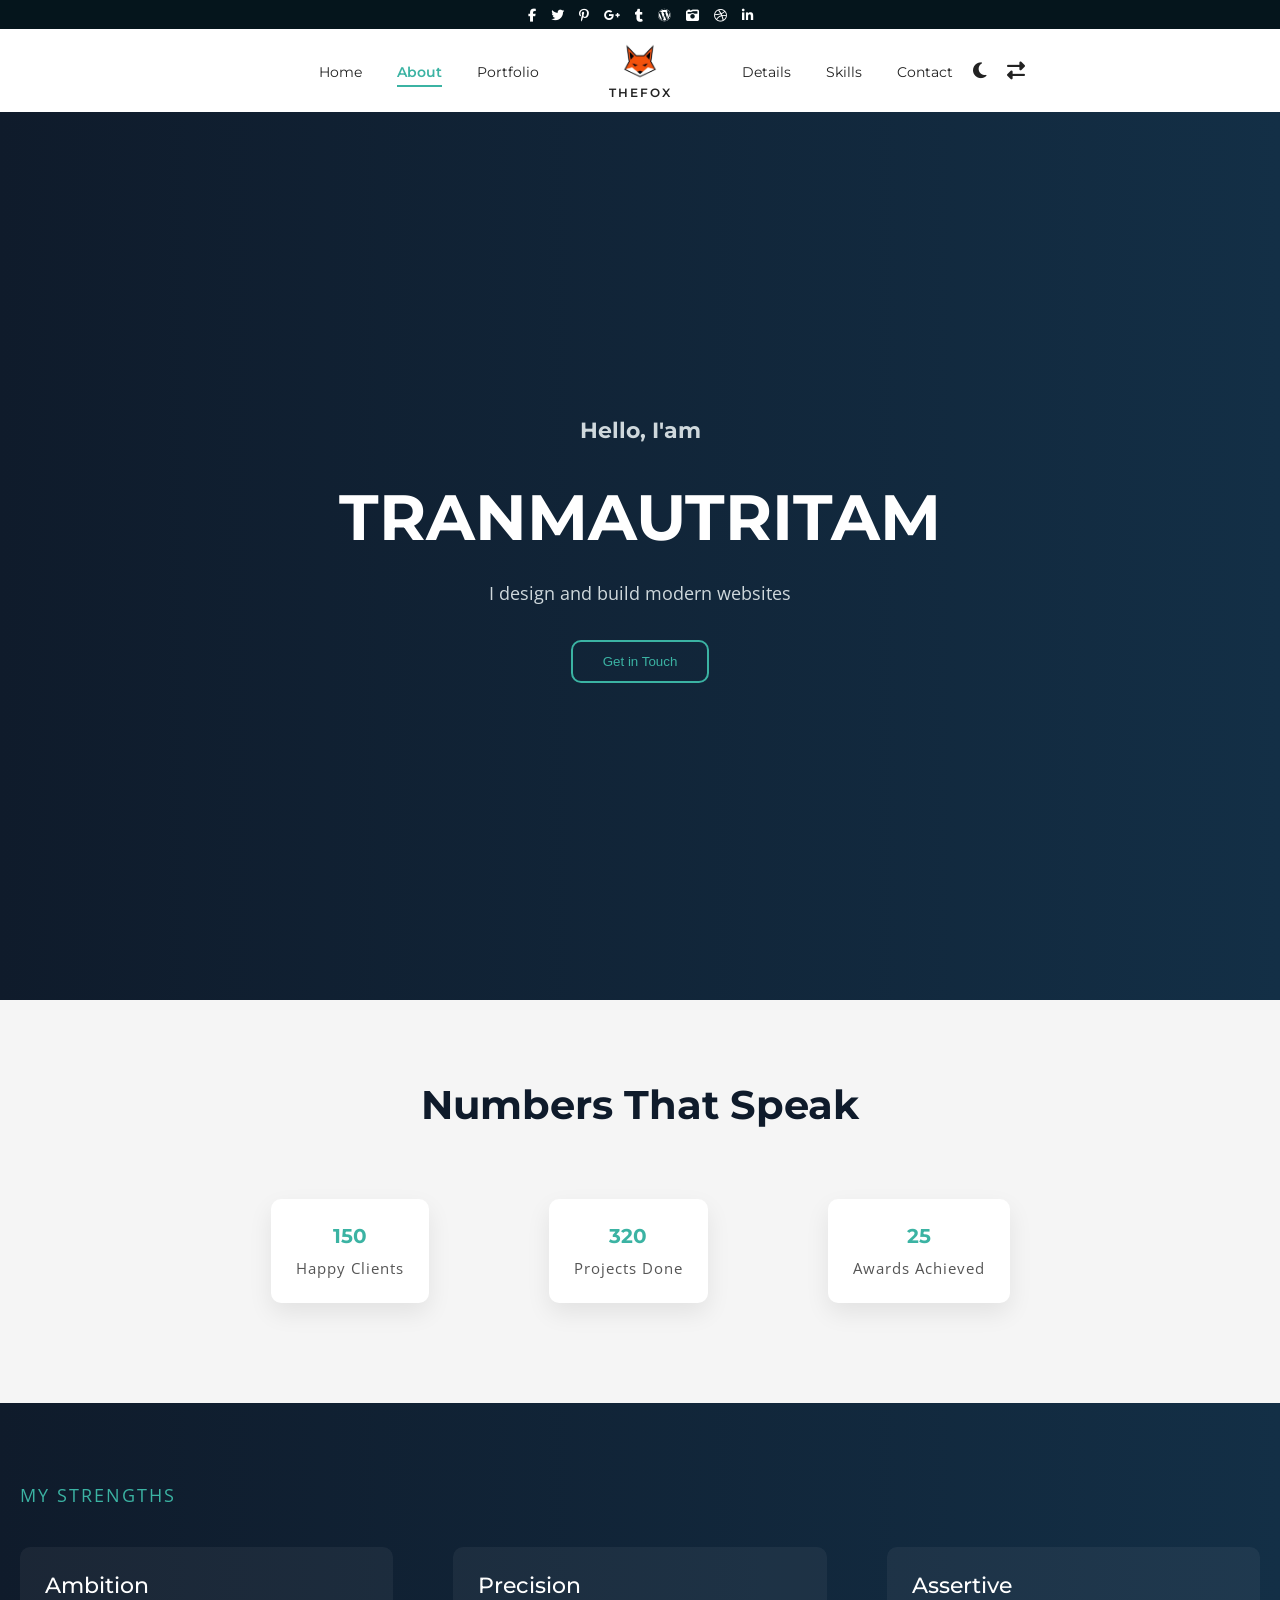
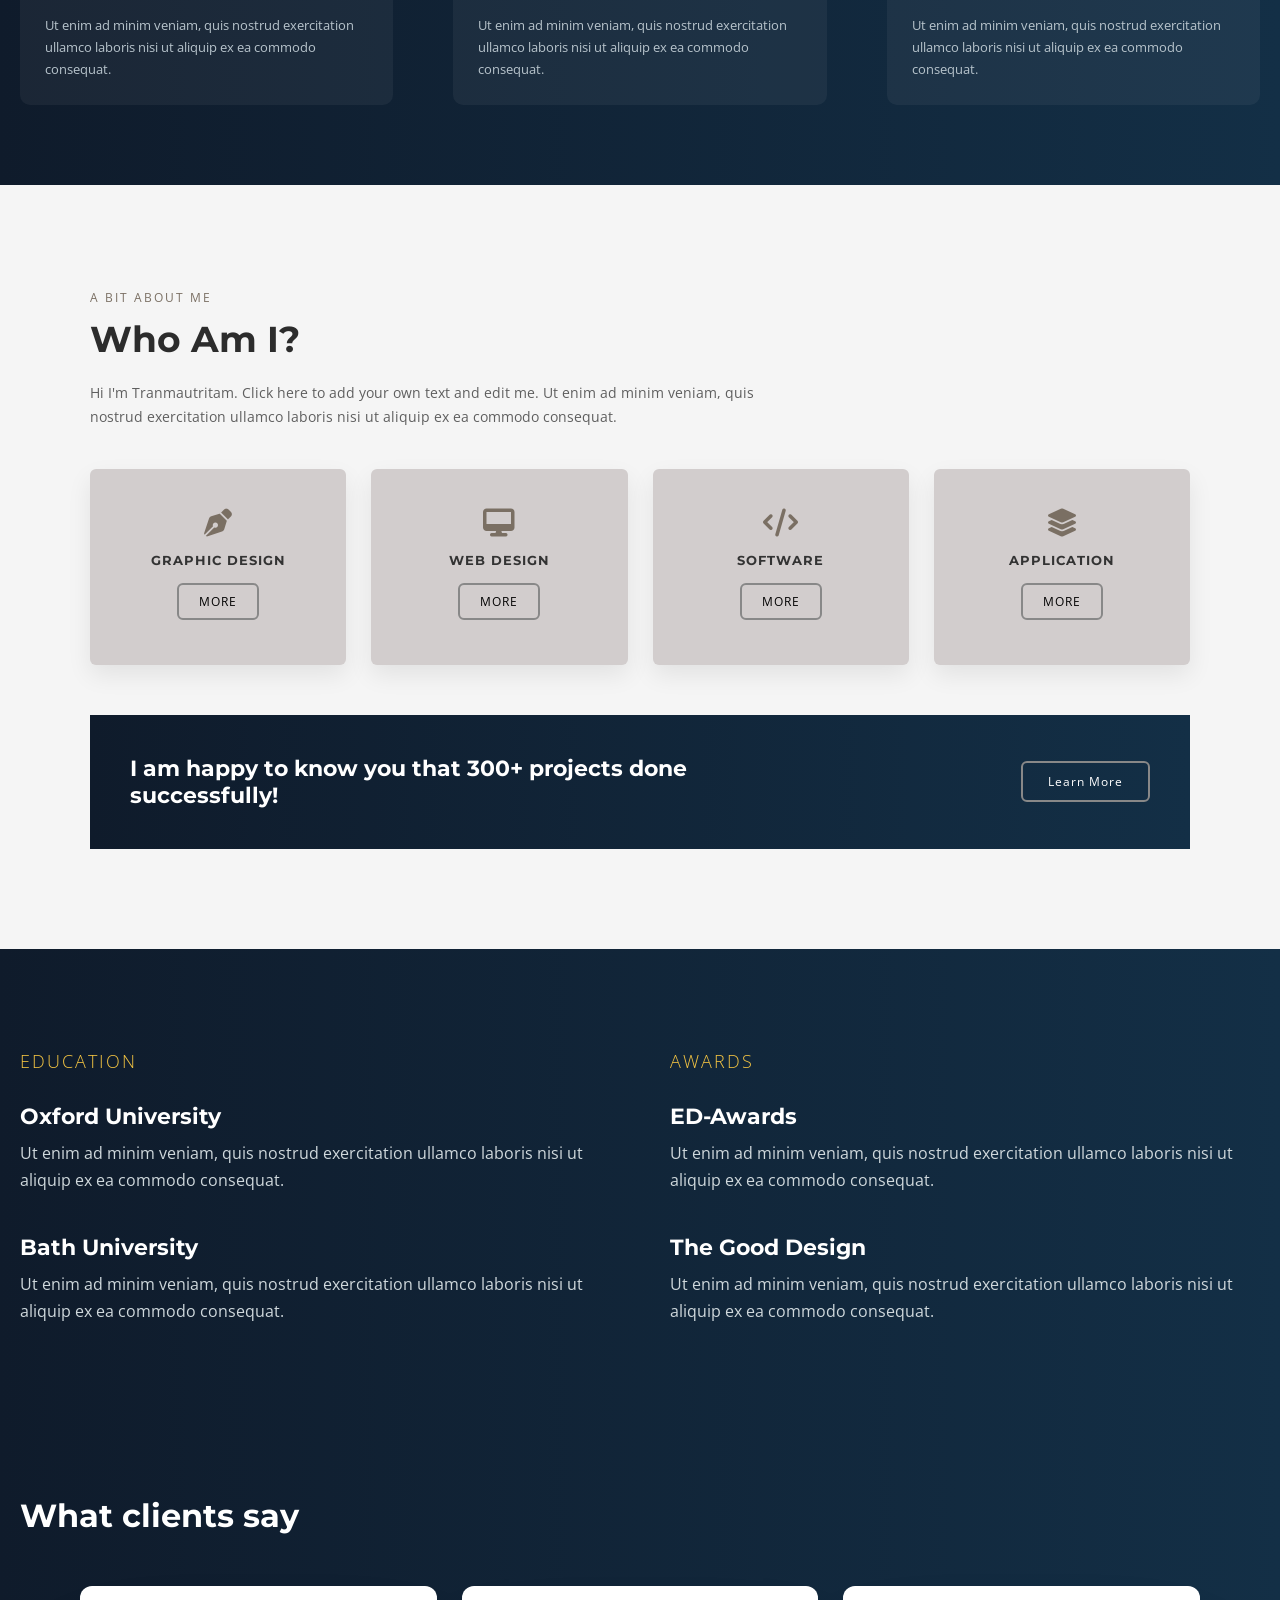
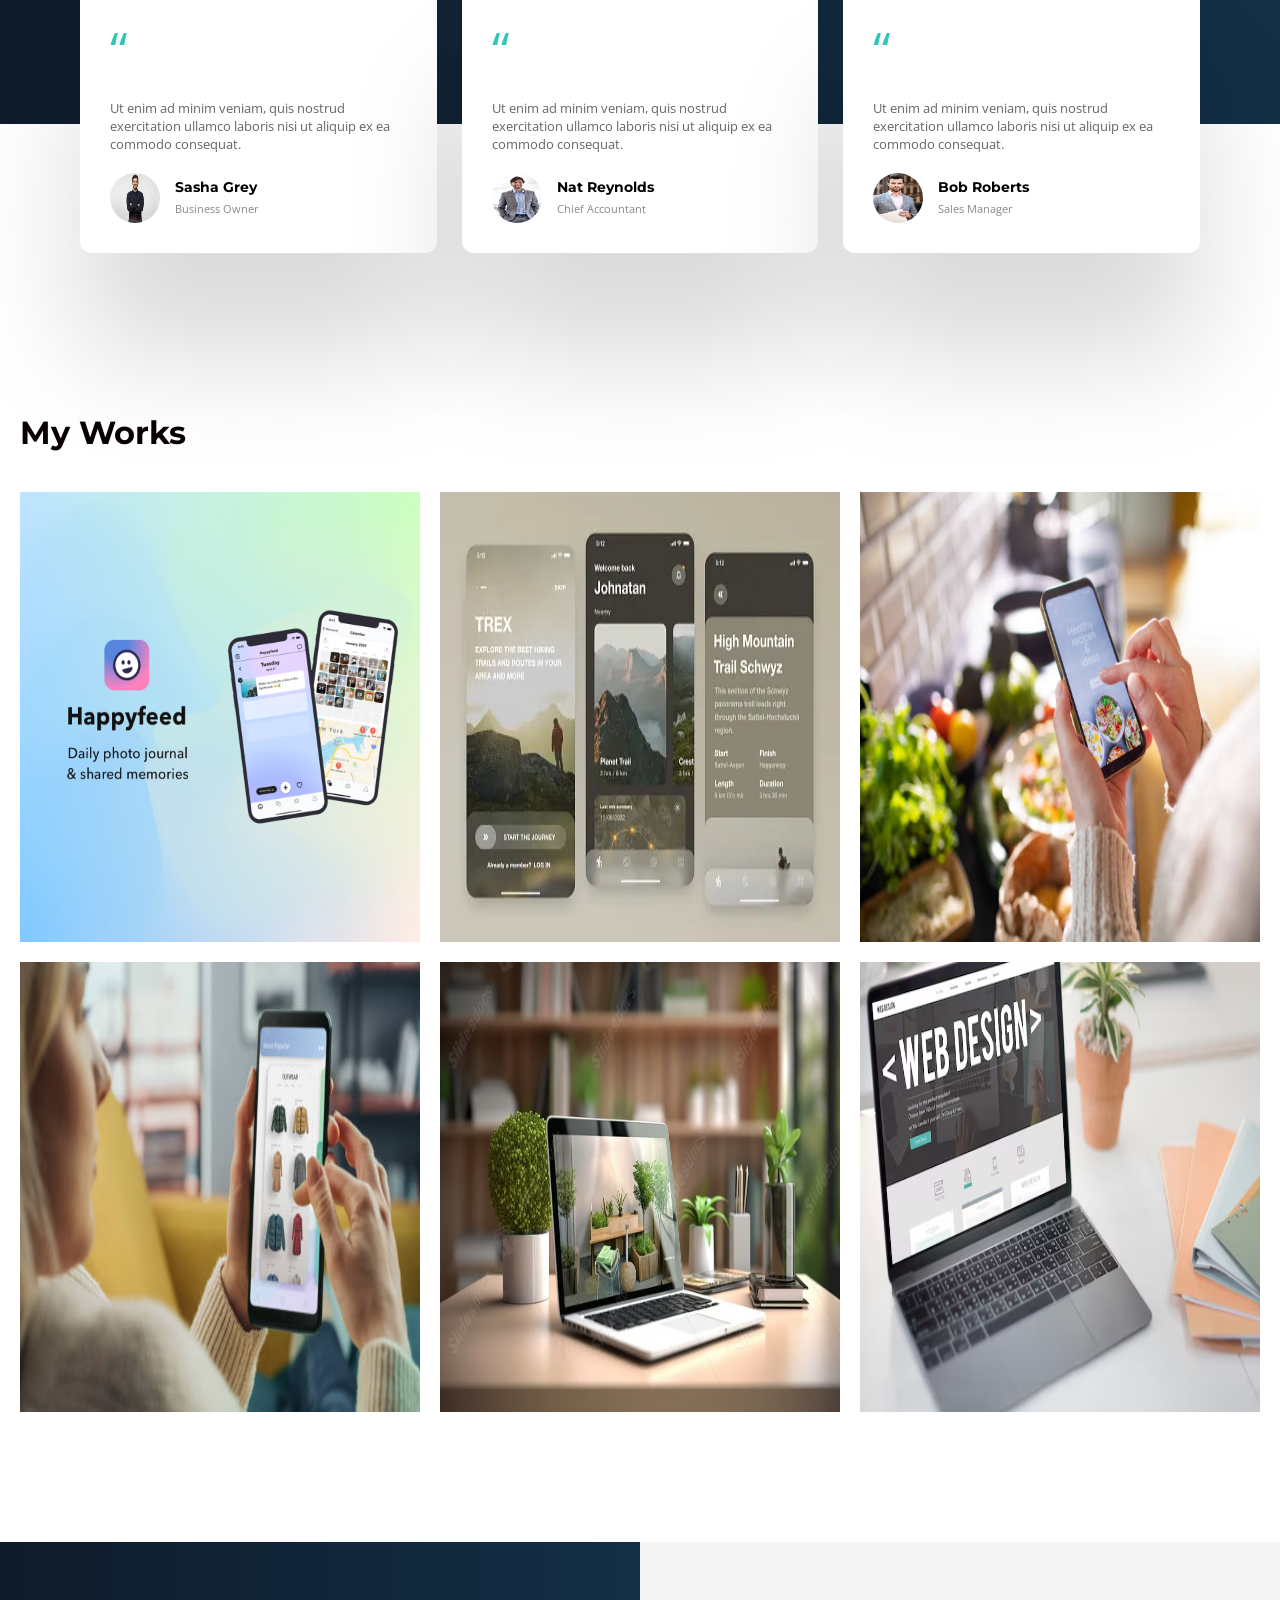
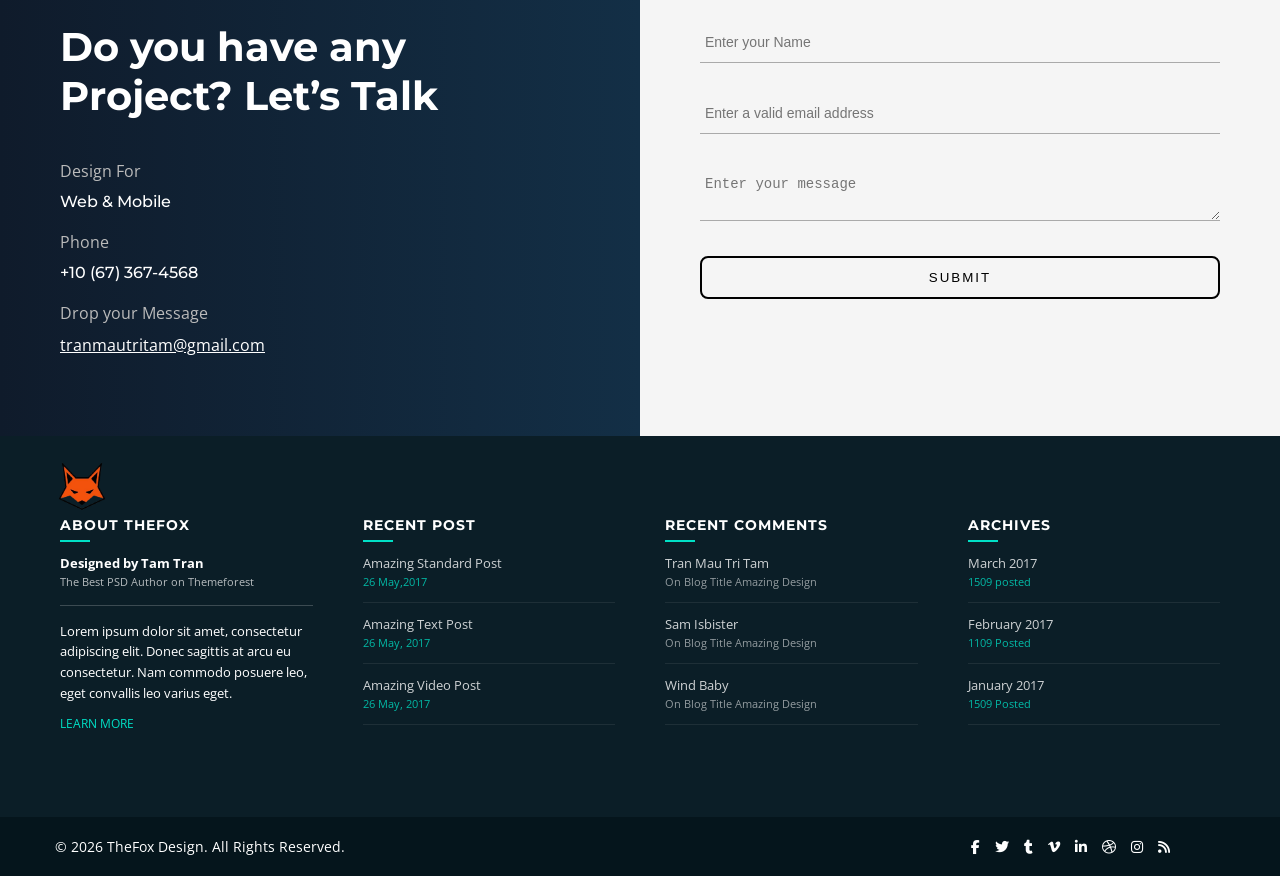
==== commit 4237f381: "Add files via upload" ====
--- a/about.html
+++ b/about.html
@@ -63,7 +63,7 @@
                 </button>
                 <div class="mobile-menu">
                     <a href="index.html">Home</a>
-                    <a href="about.html">About</a>
+                    <a href="about.html" class="active">About</a>
                     <a href="portfolio.html">Portfolio</a>
                     <a href="details.html">Details</a>
                     <a href="skills.html">Skills</a>
--- a/css/style.css
+++ b/css/style.css
@@ -14,12 +14,18 @@
     margin: 0;
     padding: 0;
     box-sizing: border-box;
+    padding-top: 100px;
 }
 
 html,
 body {
     overflow-x: hidden;
     scroll-behavior: smooth;
+}
+
+img {
+    max-width: 100%;
+    height: auto;
 }
 
 .main {
@@ -362,11 +368,14 @@
     z-index: 2;
 }
 
-.hero-content h7 {
+.hero-title {
+    display: block;
     font-size: 60px;
-}
-
-.hero-content.creative {
+    font-weight: 700;
+    line-height: 1.2;
+}
+
+.hero-content .creative {
     color: #2fc7b5;
 }
 
@@ -548,7 +557,7 @@
 
 .services-image img {
     width: 100%;
-    height: 500px;
+    height: auto;
     object-fit: cover;
     border-radius: 12px;
     filter: brightness(0.7);
@@ -1367,6 +1376,7 @@
     color: white;
     font-size: 26px;
 }
+
 
 /* QUOTE SECTION */
 
@@ -1583,7 +1593,16 @@
     color: #34a853;
 }
 
+.social-strip a {
+    padding: 10px;
+    border-radius: 6px;
+    background: transparent;
+    transition: 0.1s;
+}
+
 .social-strip a:hover {
+    background: #f3f3f3;
+    transform: translateY(-3px);
     opacity: 0.7;
 }
 
@@ -1740,7 +1759,8 @@
 
 /* ABOUT HERO SECTION */
 .about-hero {
-    height: 100vh;
+    min-height: 100vh;
+    padding: 80px 20px;
     display: flex;
     justify-content: center;
     align-items: center;
@@ -1750,7 +1770,6 @@
 
 .about-hero-content {
     display: flex;
-    margin-top: 100px;
     flex-direction: column;
     justify-content: center;
     align-items: center;
@@ -1764,6 +1783,7 @@
 
 .about-hero-content h1 {
     font-size: 64px;
+    line-height: 1.2;
     font-weight: 700;
     margin-bottom: 25px;
     color: #ffffff;
@@ -1809,7 +1829,7 @@
     display: flex;
     justify-content: center;
     align-items: center;
-    gap: 120px;
+    gap: 80px;
     flex-wrap: wrap;
 }
 
@@ -1828,6 +1848,14 @@
     font-size: 16px;
     letter-spacing: 2px;
     color: #000;
+}
+
+.stat-box {
+    transition: 0.3s;
+}
+
+.stat-box:hover {
+    transform: translateY(-8px);
 }
 
 /* STRENGTHS SECTION */
@@ -1863,6 +1891,18 @@
     color: #b8c4cc;
 }
 
+.strength-box {
+    background: rgba(255, 255, 255, 0.05);
+    padding: 25px;
+    border-radius: 10px;
+    transition: 0.3s;
+}
+
+.strength-box:hover {
+    background: rgba(255, 255, 255, 0.1);
+    transform: translateY(-6px);
+}
+
 /* WHO AM I SECTION */
 .about-section {
     background: #f5f5f5;
@@ -1901,7 +1941,8 @@
 }
 
 .about-card {
-    background: #d2cdcd;
+    background: #ffffff;
+    box-shadow: 0 10px 25px rgba(0, 0, 0, 0.08);
     padding: 40px 20px;
     text-align: center;
     transition: 0.3s;
@@ -1912,6 +1953,12 @@
     font-size: 30px;
     color: #7a6f63;
     margin-bottom: 15px;
+    transition: 0.3s;
+}
+
+.about-card:hover i {
+    transform: scale(1.2);
+    color: #3bb3a3;
 }
 
 .about-card h4 {
@@ -1924,6 +1971,7 @@
 .about-card:hover {
     transform: translateY(-10px);
     background: #d2cdcd;
+    box-shadow: 0 20px 40px rgba(0, 0, 0, 0.15);
 }
 
 .about-cta {
@@ -2063,7 +2111,7 @@
 
 .client-card {
     background: #fff;
-    padding: 80px;
+    padding: 30px;
     border-radius: 12px;
     box-shadow: 0 100px 120px rgba(0, 0, 0, 0.15);
     transition: 0.3s;
@@ -2164,7 +2212,7 @@
     transform: scale(1.1);
 }
 
-.work-card:hover .overlay {
+.work-card:hover .work-overlay {
     background: rgba(0, 0, 0, 0.7);
 }
 
@@ -2409,7 +2457,7 @@
 .portfolio-gallery-grid {
     display: grid;
     grid-template-columns: repeat(3, 1fr);
-    gap: 0px;
+    gap: 0;
 }
 
 .portfolio-gallery-item {
@@ -2508,7 +2556,7 @@
 /* SERVICE OFFER SECTION */
 
 .service-offer {
-    padding: 70px 70px;
+    padding: 70px 40px;
     background: linear-gradient(to bottom, #f3f3f3, #ffffff);
 }
 
@@ -2529,7 +2577,7 @@
 .service-offer-card {
     display: flex;
     flex-direction: column;
-    align-items: flex-start;
+    align-items: left;
     text-align: left;
     gap: 10px;
 
@@ -2538,14 +2586,14 @@
 .service-offer-card h3 {
     font-size: 20px;
     margin-bottom: 10px;
-    text-align: flex-start;
+    text-align: left;
 }
 
 .service-offer-card p {
     font-size: 14px;
     color: #666;
     line-height: 1.6;
-    text-align: flex-start;
+    text-align: left;
 }
 
 .service-icon {
@@ -2557,7 +2605,7 @@
 /* TESTIMONAL SECTION */
 
 .testimonial {
-    padding: 100px 50px;
+    padding: 90px 40px;
     background: linear-gradient(to bottom, #ffffff, #f3f3f3);
     text-align: center;
 }
@@ -2624,7 +2672,7 @@
 
 .details-hero {
     background: url("../images/details-hero.jpg") center/cover no-repeat;
-    padding: 205px 0;
+    padding: 180px 20px;
     position: relative;
     color: white;
     text-align: center;
@@ -2671,7 +2719,7 @@
 /* PROJECT OVERVIEW SECTION */
 
 .projects-overview {
-    padding: 180px 50px;
+    padding: 140px 50px;
     background: #f5f5f5;
     text-align: center;
 }
@@ -2689,7 +2737,7 @@
     font-size: 16px;
     line-height: 1.7;
     color: #666;
-    margin-bottom: 120px;
+    margin-bottom: 80px;
 }
 
 .overview-item {
@@ -2697,7 +2745,7 @@
     grid-template-columns: 1fr 1fr;
     gap: 60px;
     align-items: center;
-    margin-top: 150px;
+    margin-top: 100px;
     text-align: left;
     scroll-margin-top: 210px;
 }
@@ -2746,7 +2794,7 @@
 /* PROJECT DETAILS SECTION */
 
 .project-details {
-    padding: 70px 20px;
+    padding: 80px 30px;
     background: #f3f3f3;
     scroll-margin-top: 80px;
 }
@@ -2933,7 +2981,7 @@
 
 .skills-hero {
     background: url("../images/skills-hero.jpg") center/cover no-repeat;
-    padding: 205px 0;
+    padding: 180px 20px;
     text-align: center;
     color: white;
     position: relative;
@@ -2978,7 +3026,7 @@
 }
 
 .core-skills {
-    padding: 100px 60px;
+    padding: 100px 40px;
     background: linear-gradient(to bottom, #f3f3f3, #ffffff);
 }
 
@@ -3269,6 +3317,8 @@
     line-height: 1.6;
 }
 
+
+
 /* VISUAL COMMUNICATION SECTION */
 
 .visual-section {
@@ -3324,6 +3374,19 @@
     transform: scale(1.04);
 }
 
+.workflow-step,
+.visual-left,
+.visual-right {
+    opacity: 0;
+    transform: translateY(40px);
+    transition: 0.6s ease;
+}
+
+.show {
+    opacity: 1;
+    transform: translateY(0);
+}
+
 /****************************************************CONTACT PAGE*************************************************************************/
 
 /* CONTACT HERO SECTION */
@@ -3531,7 +3594,6 @@
     border: 0;
     border-radius: 6px;
 }
-
 
 /****************************************************ANIMATIONS*************************************************************************/
 
@@ -4421,6 +4483,54 @@
 
 /* ABOUTME PAGE ANIMATIONS */
 
+.hero-item {
+    opacity: 0;
+    transform: translateY(30px);
+    animation: fadeUp 0.8s ease forwards;
+}
+
+.hero-item:nth-child(1) {
+    animation-delay: 0.2s;
+}
+
+.hero-item:nth-child(2) {
+    animation-delay: 0.4s;
+}
+
+.hero-item:nth-child(3) {
+    animation-delay: 0.6s;
+}
+
+.hero-item:nth-child(4) {
+    animation-delay: 0.8s;
+}
+
+@keyframes fadeUp {
+    to {
+        opacity: 1;
+        transform: translateY(0);
+    }
+}
+
+.strength-box h3 {
+    position: relative;
+}
+
+.strength-box h3::after {
+    content: "";
+    width: 0;
+    height: 2px;
+    background: #3bb3a3;
+    position: absolute;
+    left: 0;
+    bottom: -5px;
+    transition: 0.3s;
+}
+
+.strength-box:hover h3::after {
+    width: 40px;
+}
+
 .work-animate {
     opacity: 0;
     transform: translateY(60px);
@@ -4441,6 +4551,62 @@
 .client-show {
     opacity: 1;
     transform: translateY(0);
+}
+
+.client-card {
+    transition: 0.4s ease;
+}
+
+.client-card:hover {
+    transform: translateY(-12px) scale(1.02);
+    box-shadow: 0 30px 60px rgba(0, 0, 0, 0.2);
+}
+
+.clients-cards {
+    transition: all 0.4s ease;
+}
+
+.client-card .quote {
+    font-size: 50px;
+    color: #2fc7b5;
+}
+
+.work-overlay {
+    transform: translateY(100%);
+    transition: 0.4s ease;
+    background: linear-gradient(to top, rgba(0, 0, 0, 0.8), transparent);
+}
+
+.work-card:hover .work-overlay {
+    transform: translateY(0);
+}
+
+.work-card img {
+    transition: transform 0.6s ease;
+}
+
+.contactme-right input:focus,
+.contactme-right textarea:focus {
+    border-bottom: 2px solid #2fc7b5;
+}
+
+.contactme-right button {
+    transition: 0.3s ease;
+}
+
+.contactme-right button:hover {
+    background: #2fc7b5;
+    border-color: #2fc7b5;
+    transform: scale(1.03);
+}
+
+.contactme-right input,
+.contactme-right textarea {
+    margin-bottom: 30px;
+}
+
+.contactme-section {
+    margin-top: 50px;
 }
 
 /* PORTFOLIO PAGE ANIMATIONS */
@@ -4536,6 +4702,86 @@
     transform: translateX(0);
 }
 
+.portfolio-image img {
+    transition: transform 0.4s ease;
+}
+
+.portfolio-image img:hover {
+    transform: scale(1.05);
+}
+
+.portfolio-image img {
+    box-shadow: 0 10px 30px rgba(0, 0, 0, 0.2);
+}
+
+.portfolio-btn {
+    transition: all 0.3s ease;
+}
+
+.digital-left h2 span {
+    display: inline-block;
+    transition: 0.3s;
+}
+
+.digital-left h2 span:hover {
+    transform: translateX(5px);
+    color: #3bb3a3;
+}
+
+.arrow {
+    animation: bounce 1.5s infinite;
+}
+
+@keyframes bounce {
+
+    0%,
+    100% {
+        transform: translateY(0);
+    }
+
+    50% {
+        transform: translateY(8px);
+    }
+}
+
+.digital-btn {
+    transition: all 0.3s ease;
+}
+
+.portfolio-gallery-item img {
+    transition: transform 0.5s ease;
+}
+
+.portfolio-gallery-item:hover img {
+    transform: scale(1.1);
+}
+
+.portfolio-overlay a {
+    transition: 0.3s ease;
+}
+
+.portfolio-overlay a:hover {
+    background: #2a8f83;
+    transform: scale(1.05);
+}
+
+.portfolio-gallery-item {
+    aspect-ratio: 1 / 0.8;
+    height: auto;
+}
+
+.service-offer-card {
+    padding: 25px;
+    border-radius: 10px;
+    transition: 0.3s ease;
+}
+
+.service-offer-card:hover {
+    background: #ffffff;
+    transform: translateY(-8px);
+    box-shadow: 0 15px 40px rgba(0, 0, 0, 0.1);
+}
+
 /* DETAILS PAGE ANIMATIONS */
 
 .overview-item {
@@ -4569,6 +4815,36 @@
     transform: translateY(0);
 }
 
+.tool-card i {
+    transition: 0.3s;
+}
+
+.tool-card:hover i {
+    transform: scale(1.2) rotate(5deg);
+}
+
+.tool-card,
+.creative-card {
+    opacity: 0;
+    transform: translateY(40px);
+    transition: 0.6s ease;
+}
+
+.tool-card.show,
+.creative-card.show {
+    opacity: 1;
+    transform: translateY(0);
+}
+
+.tool-card {
+    background: linear-gradient(to bottom, #ffffff, #f9f9f9);
+}
+
+.tool-card:hover,
+.creative-card:hover {
+    box-shadow: 0 20px 40px rgba(59, 179, 163, 0.2);
+}
+
 .creative-card {
     opacity: 0;
     transform: translateY(80px);
@@ -4602,6 +4878,63 @@
     transform: translateX(80px);
     transition: 0.8s;
 }
+
+.details-hero-content {
+    animation: fadeUp 1s ease forwards;
+}
+
+@keyframes fadeUp {
+    from {
+        opacity: 0;
+        transform: translateY(40px);
+    }
+
+    to {
+        opacity: 1;
+        transform: translateY(0);
+    }
+}
+
+.breadcrumb a {
+    transition: 0.3s;
+}
+
+.breadcrumb a:hover {
+    color: #3bb3a3;
+}
+
+.skills-hero-content {
+    animation: fadeUp 1s ease forwards;
+}
+
+@keyframes fadeUp {
+    from {
+        opacity: 0;
+        transform: translateY(40px);
+    }
+
+    to {
+        opacity: 1;
+        transform: translateY(0);
+    }
+}
+
+.skills-progress-level {
+    background: linear-gradient(to right, #3bb3a3, #17b8d6);
+}
+
+.skills-progress-level {
+    box-shadow: 0 5px 15px rgba(59, 179, 163, 0.5);
+}
+
+.skill-item {
+    transition: 0.3s;
+}
+
+.skill-item:hover {
+    transform: translateY(-3px);
+}
+
 
 /* CONTACT PAGE ANIMATIONS */
 
@@ -4681,6 +5014,16 @@
     color: #e5e7eb;
 }
 
+body.dark-mode h1,
+body.dark-mode h2,
+body.dark-mode h3 {
+    color: #f9fafb;
+}
+
+body.dark-mode p {
+    color: #9ca3af;
+}
+
 body,
 header,
 footer,
@@ -4752,6 +5095,111 @@
     color: #e5e7eb;
 }
 
+body.dark-mode .quote-section {
+    background: linear-gradient(to bottom, #0f1b2b, #132f46);
+}
+
+body.dark-mode .quote-text {
+    color: #e5e7eb;
+}
+
+body.dark-mode .quote-author {
+    color: #9ca3af;
+}
+
+body.dark-mode .quote-icon {
+    background: #3bb3a3;
+    border: 10px solid #0f172a;
+}
+
+body.dark-mode .quote-icon i {
+    color: #ffffff;
+}
+
+body.dark-mode .about-top-icon {
+    background: #3bb3a3;
+    border: 10px solid #0f172a;
+}
+
+body.dark-mode .about-top-icon i {
+    color: #ffffff;
+}
+
+
+body.dark-mode .services-top-icon {
+    background: #3bb3a3;
+    border: 10px solid #0f172a;
+}
+
+body.dark-mode .services-top-icon i {
+    color: #ffffff;
+}
+
+body.dark-mode .work-top-icon {
+    background: #3bb3a3;
+    border: 10px solid #0f172a;
+}
+
+body.dark-mode .work-top-icon i {
+    color: #ffffff;
+}
+
+body.dark-mode .testimonial-top-icon {
+    background: #3bb3a3;
+    border: 10px solid #0f172a;
+}
+
+body.dark-mode .testimonial-top-icon i {
+    color: #ffffff;
+}
+
+body.dark-mode .testimonial-bottom-icon {
+    background: #3bb3a3;
+    border: 10px solid #0f172a;
+}
+
+body.dark-mode .testimonial-bottom-icon i {
+    color: #ffffff;
+}
+
+
+body.dark-mode .pricing-top-icon {
+    background: #3bb3a3;
+    border: 10px solid #0f172a;
+}
+
+body.dark-mode .pricing-top-icon i {
+    color: #ffffff;
+}
+
+body.dark-mode .pricing-bottom-icon {
+    background: #3bb3a3;
+    border: 10px solid #0f172a;
+}
+
+body.dark-mode .pricing-bottom-icon i {
+    color: #ffffff;
+}
+
+body.dark-mode .funfacts-top-icon {
+    background: #3bb3a3;
+    border: 10px solid #0f172a;
+}
+
+body.dark-mode .funfacts-top-icon i {
+    color: #ffffff;
+}
+
+body.dark-mode .hire-top-icon {
+    background: #3bb3a3;
+    border: 10px solid #0f172a;
+}
+
+body.dark-mode .hire-top-icon i {
+    color: #ffffff;
+}
+
+
 /* ABOUT ME PAGE */
 
 body.dark-mode .stats-section {
@@ -4912,6 +5360,16 @@
 
 body.dark-mode .service-offer-card p {
     color: #9ca3af;
+}
+
+body.dark-mode .service-offer-card:hover {
+    background: #1f2937;
+    transform: translateY(-8px);
+    box-shadow: 0 15px 40px rgba(0, 0, 0, 0.6);
+}
+
+body.dark-mode .service-offer-card {
+    background: #111827;
 }
 
 body.dark-mode .testimonial {
@@ -5430,6 +5888,29 @@
     text-align: inherit;
 }
 
+
+html[dir="rtl"] .service-offer {
+    direction: rtl;
+}
+
+html[dir="rtl"] .service-offer-card {
+    align-items: flex-start;
+    text-align: right;
+}
+
+html[dir="rtl"] .service-offer-card h3 {
+    text-align: right;
+}
+
+html[dir="rtl"] .service-offer-card p {
+    text-align: right;
+}
+
+html[dir="rtl"] .service-icon {
+    align-self: flex-start;
+}
+
+
 html[dir="rtl"] .footer-top {
     direction: rtl;
 }
@@ -5444,213 +5925,1214 @@
 
 /***************************************************RESPONSIVE (MOBILE + TABLET)*********************************************************************************/
 
+
+/*** Header and Footer ***/
+
 @media (max-width: 1024px) {
-
-    /* HOME PAGE */
-
     .top-header {
-        padding: 10px 150px;
+        padding: 10px 40px;
     }
 
     .nav-left ul,
     .nav-right ul {
-        gap: 15px;
-        flex-wrap: nowrap;
-    }
-
-    .nav-left a,
-    .nav-right a {
-        font-size: 11px;
+        gap: 20px;
+    }
+
+    .logo {
+        margin: 0 30px;
+    }
+}
+
+@media (max-width: 768px) {
+    body {
+        padding-top: 70px;
+    }
+}
+
+
+@media (max-width: 768px) {
+
+    .top-header {
+        display: flex;
+        justify-content: space-between;
+        align-items: center;
+        padding: 10px 20px;
+        top: 0;
+    }
+
+    .top-bar {
+        display: none;
+    }
+
+    .nav-left,
+    .nav-right ul {
+        display: none;
+    }
+
+    .nav-right {
+        gap: 10px;
+    }
+
+    .logo {
+        margin: 0;
     }
 
     .logo img {
-        height: 28px;
-    }
-
-    .logo-text {
-        font-size: 10px;
-    }
-
-    .hero {
-        height: 40vh;
-        min-height: 200px;
-    }
-
-    .hero-slider,
-    .hero-slide {
-        height: 100%;
-    }
-
-    .hero-slide img {
-        width: 100%;
-        height: 100%;
-        object-fit: cover;
-    }
-
-    .hero-content {
-        top: 50%;
-        left: 50%;
-        transform: translate(-50%, -50%);
-        text-align: center;
-        padding: 0 20px;
-    }
-
-    .hero-content h1 {
-        font-size: 28px;
-        line-height: 1.3;
-    }
-
-    .hero-content p {
-        font-size: 14px;
-    }
-
-    .hero-controls {
-        bottom: 15px;
-    }
-
-    .hero-prev,
-    .hero-next {
-        width: 24px;
-        height: 24px;
-        font-size: 13px;
-    }
-
-    .services-section {
-        flex-direction: column;
+        height: 35px;
+    }
+}
+
+.menu-toggle {
+    display: none;
+    font-size: 22px;
+    background: none;
+    border: none;
+    cursor: pointer;
+}
+
+@media (max-width: 768px) {
+    .menu-toggle {
+        display: block;
+    }
+}
+
+.mobile-menu {
+    display: none;
+    flex-direction: column;
+    background: #fff;
+    position: fixed;
+    top: 70px;
+    left: 0;
+    width: 100%;
+    padding: 20px;
+    z-index: 999;
+}
+
+.mobile-menu a {
+    padding: 10px 0;
+    text-decoration: none;
+    color: #222;
+    border-bottom: 1px solid #eee;
+}
+
+.mobile-actions {
+    display: flex;
+    justify-content: center;
+    gap: 20px;
+    margin-top: 15px;
+}
+
+.mobile-actions button {
+    background: #f5f5f5;
+    border: none;
+    width: 45px;
+    height: 45px;
+    border-radius: 50%;
+    font-size: 18px;
+    cursor: pointer;
+    transition: 0.3s;
+}
+
+.mobile-actions button:hover {
+    background: #3bb3a3;
+    color: #fff;
+}
+
+@media (max-width: 768px) {
+
+    #theme-toggle,
+    #rtl-toggle {
+        display: none;
+    }
+}
+
+/*** Footer ***/
+
+@media (max-width: 1024px) {
+
+    .footer-top {
+        flex-wrap: wrap;
         gap: 40px;
-        padding: 80px 20px;
-        text-align: center;
-    }
-
-    .services-image img {
-        height: auto;
-    }
-
-    .featured-section {
-        flex-direction: column;
-        align-items: center;
-        justify-content: center;
-        text-align: center;
-        padding: 60px 20px;
-        gap: 25px;
-    }
-
-    .featured-image {
-        width: 100%;
-        display: flex;
-        justify-content: center;
-    }
-
-    .featured-image img {
-        width: 260px;
-        max-width: 100%;
-    }
-
-    .featured-content {
-        width: 100%;
-        max-width: 500px;
-    }
-
-    .featured-content h2 {
-        text-align: center;
-    }
-
-    .featured-content p {
-        text-align: center;
-    }
-
-    .featured-btn {
-        display: inline-block;
-        margin: 15px auto 0;
-    }
-
-    .featured-dots {
-        margin-top: 15px;
-    }
-
-
-    .skills-column-wrapper {
-        flex-direction: column;
-        gap: 30px;
-    }
-
-    .pricing-cards {
-        flex-direction: column;
-        align-items: center;
-    }
-
-    .pricing-card.active {
-        transform: scale(1);
-    }
-
-    .featured-section {
-        flex-direction: column;
-        gap: 40px;
-        padding: 80px 20px;
-        text-align: center;
-    }
-
-    .featured-image img {
-        max-width: 300px;
-    }
-
-    .portfolio-grid {
-        grid-template-columns: repeat(2, 1fr);
-    }
-
-    .news-section {
-        grid-template-columns: repeat(2, 1fr);
-        padding: 60px 20px;
-    }
-
-    .cta-section,
-    .blog-cta {
-        flex-direction: column;
-        text-align: center;
-    }
-
-    .social-strip {
-        gap: 20px;
-        text-align: center;
-    }
-
-    .form-row {
-        flex-direction: column;
-    }
-
-    .form-group {
-        width: 100%;
-    }
+        padding: 60px 40px;
+    }
+
+    .footer-box {
+        flex: 0 0 calc(50% - 20px);
+    }
+
+    .footer-logo {
+        margin-top: 0;
+    }
+
+}
+
+@media (max-width: 768px) {
 
     .footer-top {
         flex-direction: column;
-        padding: 60px 20px;
-        gap: 40px;
-    }
+        padding: 50px 20px;
+        gap: 30px;
+        text-align: center;
+    }
+
+    .footer-box {
+        width: 100%;
+    }
+
+    .footer-box h3::after {
+        left: 50%;
+        transform: translateX(-50%);
+    }
+
+    .footer-logo {
+        margin: 0 auto 10px;
+    }
+
+    .footer-box ul {
+        text-align: center;
+    }
+
+    .footer-box li {
+        border-bottom: none;
+    }
+
+}
+
+@media (max-width: 768px) {
 
     .footer {
         flex-direction: column;
         gap: 15px;
         text-align: center;
-    }
-
-
-    /* ABOUT PAGE */
-
-    .about-hero {
-        height: 40vh;
-    }
+        padding: 20px;
+    }
+
+    .footer-social {
+        justify-content: center;
+        padding: 0;
+        flex-wrap: wrap;
+    }
+
+}
+
+@media (max-width: 480px) {
+
+    .footer-top {
+        padding: 40px 15px;
+    }
+
+    .copyright {
+        font-size: 12px;
+    }
+
+    .footer-social a {
+        font-size: 13px;
+    }
+
+}
+
+
+/*** Home page ***/
+
+@media (max-width: 1024px) {
+
+    .hero-content h7 {
+        font-size: 45px;
+    }
+
+}
+
+@media (max-width: 768px) {
+
+    .hero {
+        height: 80vh;
+    }
+
+    .hero-content h7 {
+        font-size: 30px;
+    }
+
+    .hero-sub {
+        font-size: 14px;
+    }
+
+}
+
+@media (max-width: 480px) {
+
+    .hero-content h7 {
+        font-size: 24px;
+    }
+
+}
+
+@media (max-width: 1024px) {
+    .about-center-section {
+        padding: 20px 40px;
+    }
+
+    .about-text {
+        max-width: 500px;
+        font-size: 14px;
+    }
+
+    .about-profile img {
+        width: 140px;
+        height: 140px;
+    }
+}
+
+@media (max-width: 768px) {
+
+    .about-center-section {
+        padding: 20px 20px;
+    }
+
+    .about-top-icon {
+        width: 60px;
+        height: 60px;
+        margin: -40px auto 20px;
+    }
+
+    .about-top-icon span {
+        width: 40px;
+        height: 40px;
+    }
+
+    .about-title {
+        font-size: 16px;
+        letter-spacing: 2px;
+    }
+
+    .about-profile img {
+        width: 120px;
+        height: 120px;
+    }
+
+    .about-name {
+        font-size: 14px;
+    }
+
+    .about-text {
+        font-size: 13px;
+        line-height: 1.6;
+        padding: 0 10px;
+    }
+
+    .about-btn {
+        padding: 10px 20px;
+        font-size: 12px;
+    }
+
+    .about-line {
+        height: 40px;
+    }
+
+    .about-btn-line {
+        height: 40px;
+    }
+}
+
+@media (max-width: 480px) {
+
+    .about-text {
+        font-size: 12px;
+    }
+
+    .about-profile img {
+        width: 100px;
+        height: 100px;
+    }
+
+    .about-title {
+        font-size: 14px;
+    }
+
+}
+
+@media (max-width: 1024px) {
+
+    .services-section {
+        padding: 80px 30px;
+        gap: 40px;
+    }
+
+    .services-content h2 {
+        font-size: 24px;
+    }
+
+}
+
+@media (max-width: 768px) {
+
+    .services-section {
+        flex-direction: column;
+        padding: 80px 20px;
+        gap: 50px;
+    }
+
+    .services-image {
+        width: 100%;
+    }
+
+    .services-image img {
+        width: 100%;
+        height: auto;
+        border-radius: 10px;
+    }
+
+    .services-content {
+        width: 100%;
+        text-align: left;
+    }
+
+    .services-content h2 {
+        font-size: 22px;
+        margin-bottom: 30px;
+    }
+
+    .services-item {
+        padding: 12px;
+        gap: 15px;
+    }
+
+    .services-item span {
+        width: 40px;
+        height: 40px;
+    }
+
+    .services-text {
+        font-size: 13px;
+        line-height: 1.6;
+        margin-bottom: 20px;
+    }
+
+}
+
+@media (max-width: 480px) {
+
+    .services-section {
+        padding: 60px 15px;
+    }
+
+    .services-content h2 {
+        font-size: 18px;
+        letter-spacing: 2px;
+    }
+
+    .services-item {
+        font-size: 12px;
+    }
+
+}
+
+@media (max-width: 1024px) {
+
+    .portfolio-grid {
+        grid-template-columns: repeat(2, 1fr);
+    }
+
+    .work-section {
+        padding: 100px 20px 60px;
+    }
+
+    .work-title {
+        font-size: 24px;
+    }
+
+}
+
+@media (max-width: 768px) {
+
+    .work-section {
+        padding: 80px 15px 50px;
+    }
+
+    .work-top-icon {
+        width: 60px;
+        height: 60px;
+        margin: -100px auto 20px;
+    }
+
+    .work-top-icon span {
+        width: 40px;
+        height: 40px;
+    }
+
+    .work-title {
+        font-size: 20px;
+        letter-spacing: 1px;
+        padding: 10px;
+    }
+
+    .portfolio-grid {
+        grid-template-columns: repeat(2, 1fr);
+    }
+
+    .item {
+        aspect-ratio: 1 / 1;
+    }
+
+    .cta-section {
+        flex-direction: column;
+        text-align: center;
+        gap: 20px;
+        padding: 40px 15px;
+    }
+
+    .cta-section h3 {
+        font-size: 16px;
+    }
+
+}
+
+@media (max-width: 480px) {
+
+    .portfolio-grid {
+        grid-template-columns: 1fr;
+    }
+
+    .work-title {
+        font-size: 18px;
+    }
+
+    .cta-btn {
+        font-size: 11px;
+        padding: 8px 16px;
+    }
+
+}
+
+@media (max-width: 1024px) {
+
+    .features-section {
+        flex-wrap: wrap;
+        gap: 40px;
+        padding: 60px 40px;
+    }
+
+    .features-box {
+        flex: 0 0 calc(50% - 20px);
+    }
+
+}
+
+@media (max-width: 768px) {
+
+    .features-section {
+        flex-direction: column;
+        padding: 50px 20px;
+        gap: 40px;
+    }
+
+    .features-box {
+        width: 100%;
+    }
+
+    .features-header {
+        gap: 15px;
+    }
+
+    .icon-circle {
+        width: 50px;
+        height: 50px;
+    }
+
+    .icon-circle i {
+        font-size: 18px;
+    }
+
+    .features-box h4 {
+        font-size: 14px;
+        letter-spacing: 1px;
+    }
+
+    .features-desc {
+        font-size: 13px;
+    }
+
+    .service-list li,
+    .features-list li,
+    .support-list li {
+        font-size: 12px;
+        gap: 12px;
+    }
+
+}
+
+@media (max-width: 480px) {
+
+    .features-section {
+        padding: 40px 15px;
+    }
+
+    .features-box h4 {
+        font-size: 13px;
+    }
+
+    .features-desc {
+        font-size: 12px;
+    }
+
+}
+
+@media (max-width: 1024px) {
+
+    .testimonial-content {
+        max-width: 500px;
+        padding-top: 80px;
+    }
+
+    .testimonial-content h2 {
+        font-size: 16px;
+        letter-spacing: 2px;
+    }
+
+}
+
+@media (max-width: 768px) {
+
+    .testimonial-section {
+        padding: 60px 15px;
+    }
+
+    .testimonial-content {
+        padding-top: 70px;
+        max-width: 100%;
+    }
+
+    .testimonial-content h2 {
+        font-size: 14px;
+        letter-spacing: 1px;
+        line-height: 1.6;
+    }
+
+    .author {
+        font-size: 13px;
+        letter-spacing: 1px;
+    }
+
+    .testimonial-top-icon,
+    .testimonial-bottom-icon {
+        width: 60px;
+        height: 60px;
+        border-width: 8px;
+    }
+
+    .testimonial-top-icon {
+        top: -30px;
+    }
+
+    .testimonial-bottom-icon {
+        bottom: -30px;
+    }
+
+    .prev-btn,
+    .next-btn {
+        width: 28px;
+        height: 28px;
+        font-size: 12px;
+    }
+
+}
+
+@media (max-width: 480px) {
+
+    .testimonial-section {
+        padding: 50px 10px;
+    }
+
+    .testimonial-content h2 {
+        font-size: 13px;
+    }
+
+    .author {
+        font-size: 12px;
+    }
+
+    .testimonial-nav {
+        margin-top: 15px;
+    }
+
+}
+
+@media (max-width: 1024px) {
+
+    .skills-section {
+        padding: 80px 40px;
+    }
+
+    .skills-column-wrapper {
+        gap: 40px;
+    }
+
+    .skills-header h2 {
+        font-size: 24px;
+    }
+
+}
+
+@media (max-width: 768px) {
+
+    .skills-section {
+        padding: 70px 20px;
+        gap: 40px;
+    }
+
+    .skills-column-wrapper {
+        flex-direction: column;
+        gap: 40px;
+    }
+
+    .skills-column {
+        width: 100%;
+    }
+
+    .skills-header {
+        margin-bottom: 30px;
+    }
+
+    .skills-header h2 {
+        font-size: 20px;
+        letter-spacing: 2px;
+    }
+
+    .skills-header p {
+        font-size: 13px;
+        letter-spacing: 1px;
+    }
+
+    .skill {
+        margin-bottom: 30px;
+    }
+
+    .skill-title {
+        font-size: 13px;
+    }
+
+    .skill-bar {
+        height: 14px;
+    }
+
+}
+
+@media (max-width: 480px) {
+
+    .skills-section {
+        padding: 60px 15px;
+    }
+
+    .skills-header h2 {
+        font-size: 18px;
+    }
+
+    .skill-title {
+        font-size: 12px;
+    }
+
+}
+
+@media (max-width: 1024px) {
+
+    .pricing-section {
+        padding: 80px 20px;
+    }
+
+    .pricing-content p {
+        margin-bottom: 60px;
+    }
+
+    .pricing-card {
+        width: 260px;
+        padding: 35px 30px;
+    }
+
+    .pricing-content h2 {
+        font-size: 24px;
+    }
+
+}
+
+@media (max-width: 768px) {
+
+    .pricing-section {
+        padding: 70px 15px;
+    }
+
+    .pricing-content p {
+        margin-bottom: 40px;
+    }
+
+    .pricing-cards {
+        flex-direction: column;
+        align-items: center;
+        gap: 30px;
+    }
+
+    .pricing-card {
+        width: 100%;
+        max-width: 350px;
+        padding: 35px 25px;
+    }
+
+    .pricing-card h3 {
+        font-size: 12px;
+    }
+
+    .pricing-card h3 span {
+        font-size: 20px;
+    }
+
+    .pricing-card ul li {
+        font-size: 12px;
+    }
+
+    .pricing-top-icon,
+    .pricing-bottom-icon {
+        width: 60px;
+        height: 60px;
+        border-width: 8px;
+    }
+
+}
+
+@media (max-width: 480px) {
+
+    .pricing-section {
+        padding: 60px 10px;
+    }
+
+    .pricing-content h2 {
+        font-size: 20px;
+        letter-spacing: 2px;
+    }
+
+    .pricing-content p {
+        font-size: 11px;
+    }
+
+    .pricing-card {
+        padding: 30px 20px;
+    }
+
+}
+
+@media (max-width: 1024px) {
+
+    .featured-section {
+        padding: 100px 40px;
+        gap: 40px;
+    }
+
+    .featured-image img {
+        max-width: 350px;
+    }
+
+    .featured-content h2 {
+        font-size: 24px;
+    }
+
+    .featured-slider {
+        height: auto;
+    }
+
+}
+
+@media (max-width: 768px) {
+
+    .featured-section {
+        padding: 80px 20px;
+        flex-direction: column;
+        gap: 50px;
+    }
+
+    .featured-slide {
+        flex-direction: column;
+        text-align: center;
+        gap: 30px;
+    }
+
+    .featured-image {
+        width: 100%;
+    }
+
+    .featured-image img {
+        max-width: 100%;
+        transform: none;
+    }
+
+    .featured-content {
+        max-width: 100%;
+    }
+
+    .featured-content h2 {
+        font-size: 20px;
+        letter-spacing: 2px;
+    }
+
+    .featured-content p {
+        font-size: 13px;
+    }
+
+    .featured-btn {
+        padding: 10px 20px;
+    }
+
+    .featured-controls {
+        position: static;
+        margin-left: 90px;
+        transform: none;
+    }
+
+}
+
+@media (max-width: 480px) {
+
+    .featured-section {
+        padding: 60px 15px;
+    }
+
+    .featured-content h2 {
+        font-size: 18px;
+    }
+
+    .featured-content p {
+        font-size: 12px;
+    }
+
+    .featured-prev,
+    .featured-next {
+        width: 28px;
+        height: 28px;
+        font-size: 14px;
+    }
+
+}
+
+@media (max-width: 1024px) {
+
+    .news-section {
+        grid-template-columns: repeat(2, 1fr);
+        padding: 80px 40px 50px;
+    }
+
+    .quote-text {
+        font-size: 18px;
+    }
+
+    .news-title {
+        font-size: 24px;
+    }
+
+}
+
+@media (max-width: 768px) {
+
+    .quote-section {
+        padding: 80px 15px;
+    }
+
+    .quote-text {
+        font-size: 15px;
+        line-height: 1.6;
+    }
+
+    .quote-author {
+        font-size: 11px;
+    }
+
+    .quote-icon {
+        width: 60px;
+        height: 60px;
+        border-width: 8px;
+        bottom: -30px;
+    }
+
+    .news-section {
+        grid-template-columns: 1fr;
+        padding: 70px 20px 40px;
+        gap: 25px;
+    }
+
+    .news-card img {
+        height: 200px;
+    }
+
+    .news-card h4 {
+        font-size: 13px;
+    }
+
+    .desc {
+        font-size: 12px;
+    }
+
+    .blog-cta {
+        flex-direction: column;
+        text-align: center;
+        gap: 20px;
+    }
+
+    .blog-cta h3 {
+        font-size: 16px;
+    }
+
+}
+
+@media (max-width: 480px) {
+
+    .quote-text {
+        font-size: 14px;
+    }
+
+    .news-title {
+        font-size: 20px;
+        letter-spacing: 2px;
+    }
+
+    .news-card img {
+        height: 180px;
+    }
+
+    .blog-cta-btn {
+        padding: 10px 16px;
+        font-size: 11px;
+    }
+
+}
+
+@media (max-width: 1024px) {
+
+    .social-strip {
+        gap: 25px;
+        padding: 60px 20px 30px;
+    }
+
+    .social-strip a {
+        font-size: 13px;
+    }
+
+}
+
+@media (max-width: 768px) {
+
+    .social-strip {
+        display: grid;
+        grid-template-columns: repeat(3, 1fr);
+        gap: 20px;
+        padding: 50px 15px 20px;
+        text-align: center;
+    }
+
+    .social-strip a {
+        flex-direction: column;
+        font-size: 12px;
+        gap: 6px;
+    }
+
+    .social-strip i {
+        font-size: 18px;
+    }
+
+}
+
+@media (max-width: 480px) {
+
+    .social-strip {
+        grid-template-columns: repeat(2, 1fr);
+        gap: 15px;
+    }
+
+    .social-strip a {
+        font-size: 11px;
+    }
+
+}
+
+@media (max-width: 1024px) {
+
+    .contact-section {
+        padding: 80px 40px;
+    }
+
+    .form-row {
+        gap: 20px;
+    }
+
+    .hire-profile img {
+        width: 140px;
+        height: 140px;
+    }
+
+}
+
+@media (max-width: 768px) {
+
+    .hire-section {
+        padding: 40px 15px;
+    }
+
+    .hire-top-icon {
+        width: 60px;
+        height: 60px;
+    }
+
+    .hire-top-icon i {
+        width: 40px;
+        height: 40px;
+        font-size: 16px;
+    }
+
+    .hire-profile img {
+        width: 120px;
+        height: 120px;
+    }
+
+    .hire-section h2 {
+        font-size: 16px;
+        letter-spacing: 2px;
+    }
+
+    .hire-section h3 {
+        font-size: 14px;
+    }
+
+    .hire-details {
+        font-size: 12px;
+    }
+
+    .contact-section {
+        padding: 70px 20px;
+    }
+
+    .contact-section h2 {
+        font-size: 16px;
+    }
+
+    .form-row {
+        flex-direction: column;
+        gap: 15px;
+    }
+
+    .form-group {
+        width: 100%;
+    }
+
+    .form-group input,
+    .form-group textarea {
+        font-size: 13px;
+        padding: 10px;
+    }
+
+    .contact-btn {
+        width: 100%;
+        padding: 12px;
+    }
+
+}
+
+@media (max-width: 480px) {
+
+    .contact-section {
+        padding: 60px 15px;
+    }
+
+    .contact-section h2 {
+        font-size: 14px;
+    }
+
+    .hire-profile img {
+        width: 100px;
+        height: 100px;
+    }
+
+}
+
+
+/*** About page ***/
+
+@media (max-width: 1024px) {
 
     .about-hero-content h1 {
-        font-size: 42px;
+        font-size: 48px;
     }
 
     .about-hero-content h3 {
-        font-size: 18px;
+        font-size: 20px;
     }
 
     .about-sub {
         font-size: 16px;
+    }
+
+}
+
+@media (max-width: 768px) {
+
+    .about-hero {
+        padding: 60px 15px;
+    }
+
+    .about-hero-content h1 {
+        font-size: 34px;
+    }
+
+    .about-hero-content h3 {
+        font-size: 16px;
+        margin-bottom: 20px;
+    }
+
+    .about-sub {
+        font-size: 14px;
+    }
+
+    .aboutme-btn {
+        padding: 10px 25px;
+        font-size: 13px;
+    }
+
+}
+
+@media (max-width: 480px) {
+
+    .about-hero-content h1 {
+        font-size: 28px;
+    }
+
+    .about-sub {
+        font-size: 13px;
+    }
+
+}
+
+@media (max-width: 1024px) {
+
+    .stats-container {
+        gap: 60px;
+    }
+
+    .stat-box h3 {
+        font-size: 48px;
+    }
+
+    .stats-heading {
+        font-size: 32px;
+    }
+
+    .strengths-grid {
+        grid-template-columns: repeat(2, 1fr);
+        gap: 40px;
+    }
+
+}
+
+@media (max-width: 768px) {
+
+    .stats-section {
+        padding: 60px 15px;
+    }
+
+    .stats-heading {
+        font-size: 26px;
     }
 
     .stats-container {
@@ -5659,40 +7141,278 @@
     }
 
     .stat-box h3 {
-        font-size: 48px;
+        font-size: 40px;
     }
 
     .stat-box p {
-        font-size: 15px;
-    }
-
-    .stats-heading {
-        font-size: 28px;
-        margin-bottom: 30px;
+        font-size: 14px;
+    }
+
+    .aboutme-strengths {
+        padding: 60px 15px;
     }
 
     .strengths-grid {
         grid-template-columns: 1fr;
         gap: 30px;
-        text-align: center;
-    }
+    }
+
+    .strength-box h3 {
+        font-size: 18px;
+    }
+
+    .strength-box p {
+        font-size: 12px;
+    }
+
+}
+
+@media (max-width: 480px) {
+
+    .stats-heading {
+        font-size: 22px;
+    }
+
+    .stat-box h3 {
+        font-size: 34px;
+    }
+
+    .stat-box p {
+        font-size: 13px;
+    }
+
+}
+
+@media (max-width: 1024px) {
 
     .about-services {
-        grid-template-columns: 1fr 1fr;
+        grid-template-columns: repeat(2, 1fr);
+        gap: 20px;
+    }
+
+    .about-header h2 {
+        font-size: 30px;
+    }
+
+}
+
+@media (max-width: 768px) {
+
+    .about-section {
+        padding: 70px 15px;
+    }
+
+    .about-header h2 {
+        font-size: 24px;
+    }
+
+    .about-header p {
+        font-size: 13px;
+    }
+
+    .about-services {
+        grid-template-columns: 1fr;
+        gap: 20px;
+    }
+
+    .about-card {
+        padding: 30px 15px;
     }
 
     .about-cta {
         flex-direction: column;
         text-align: center;
-    }
+        padding: 30px 20px;
+    }
+
+    .about-cta h3 {
+        font-size: 16px;
+    }
+
+}
+
+@media (max-width: 480px) {
+
+    .about-header h2 {
+        font-size: 20px;
+    }
+
+    .about-header span {
+        font-size: 11px;
+    }
+
+    .about-card h4 {
+        font-size: 12px;
+    }
+
+}
+
+@media (max-width: 1024px) {
+
+    .edu-award-grid {
+        gap: 40px;
+    }
+
+    .edu-item h3 {
+        font-size: 20px;
+    }
+
+}
+
+@media (max-width: 768px) {
+
+    .edu-award-grid {
+        grid-template-columns: 1fr;
+        gap: 40px;
+    }
+
+    .about-edu-section {
+        padding: 70px 15px;
+    }
+
+    .edu-column h5 {
+        font-size: 16px;
+        text-align: center;
+    }
+
+    .edu-item {
+        text-align: center;
+    }
+
+}
+
+@media (max-width: 480px) {
+
+    .edu-item h3 {
+        font-size: 18px;
+    }
+
+    .edu-item p {
+        font-size: 14px;
+    }
+
+}
+
+@media (max-width: 1024px) {
 
     .clients-cards {
         grid-template-columns: repeat(2, 1fr);
-    }
+        padding: 0 40px 60px;
+        margin-top: -120px;
+    }
+
+}
+
+@media (max-width: 768px) {
+
+    .clients-top {
+        padding: 60px 20px 120px;
+        text-align: center;
+    }
+
+    .clients-top h2 {
+        font-size: 24px;
+        margin-top: 0;
+    }
+
+    .clients-cards {
+        grid-template-columns: 1fr;
+        padding: 0 20px 50px;
+        margin-top: -80px;
+        gap: 20px;
+    }
+
+    .client-card {
+        padding: 25px;
+    }
+
+}
+
+@media (max-width: 480px) {
+
+    .client-card p {
+        font-size: 12px;
+    }
+
+    .client-info h4 {
+        font-size: 13px;
+    }
+
+}
+
+@media (max-width: 1024px) {
 
     .works-grid {
         grid-template-columns: repeat(2, 1fr);
-    }
+        gap: 18px;
+    }
+
+    .work-card {
+        height: 40vh;
+    }
+
+}
+
+@media (max-width: 768px) {
+
+    .about-works {
+        padding: 60px 15px;
+    }
+
+    .works-title {
+        font-size: 24px;
+        text-align: center;
+    }
+
+    .works-grid {
+        grid-template-columns: 1fr;
+        gap: 15px;
+    }
+
+    .work-card {
+        height: 250px;
+    }
+
+    .work-overlay {
+        padding: 15px;
+    }
+
+    .work-overlay h3 {
+        font-size: 16px;
+    }
+
+}
+
+@media (max-width: 480px) {
+
+    .work-card {
+        height: 200px;
+    }
+
+    .work-overlay span {
+        font-size: 10px;
+    }
+
+    .work-overlay h3 {
+        font-size: 14px;
+    }
+
+}
+
+@media (max-width: 1024px) {
+
+    .contactme-left,
+    .contactme-right {
+        padding: 60px 40px;
+    }
+
+    .contactme-left h2 {
+        font-size: 32px;
+    }
+
+}
+
+@media (max-width: 768px) {
 
     .contactme-section {
         grid-template-columns: 1fr;
@@ -5700,18 +7420,51 @@
 
     .contactme-left,
     .contactme-right {
-        padding: 40px 20px;
+        padding: 50px 20px;
+    }
+
+    .contactme-left {
         text-align: center;
     }
 
     .contactme-left h2 {
-        font-size: 28px;
-    }
-
-    /* PORTFOLIO PAGE */
+        font-size: 26px;
+        margin-bottom: 25px;
+    }
+
+    .contactme-left h4 {
+        font-size: 16px;
+    }
+
+}
+
+@media (max-width: 480px) {
+
+    .contactme-left h2 {
+        font-size: 22px;
+    }
+
+    .contactme-left p {
+        font-size: 13px;
+    }
+
+    .contactme-left h4 {
+        font-size: 14px;
+    }
+
+    .contactme-right input,
+    .contactme-right textarea {
+        font-size: 13px;
+    }
+
+}
+
+/*** Portfolio page ***/
+
+@media (max-width: 1024px) {
 
     .portfolio-top {
-        height: 220px;
+        height: 250px;
     }
 
     .portfolio-image {
@@ -5719,96 +7472,311 @@
     }
 
     .portfolio-image img {
-        width: 180px;
-        height: 180px;
-        border: 8px solid #e6e6e6;
+        width: 200px;
+        height: 200px;
     }
 
     .portfolio-white {
-        padding: 60px 20px;
+        padding: 100px 20px;
+        margin-top: -90px;
     }
 
     .portfolio-white h1 {
-        font-size: 26px;
+        font-size: 30px;
+    }
+
+}
+
+@media (max-width: 768px) {
+
+    .portfolio-top {
+        height: 200px;
+    }
+
+    .portfolio-image {
+        margin-top: -80px;
+    }
+
+    .portfolio-image img {
+        width: 160px;
+        height: 160px;
+        border-width: 4px;
+    }
+
+    .portfolio-white {
+        margin-top: -70px;
+        padding: 80px 15px 50px;
+    }
+
+    .portfolio-white h1 {
+        font-size: 24px;
         letter-spacing: 3px;
-        margin-top: 80px;
     }
 
     .portfolio-white p {
         font-size: 14px;
         padding: 0 10px;
-        margin-top: 20px;
+    }
+
+}
+
+@media (max-width: 480px) {
+
+    .portfolio-image {
+        margin-top: -60px;
+    }
+
+    .portfolio-image img {
+        width: 130px;
+        height: 130px;
+    }
+
+    .portfolio-white {
+        margin-top: -50px;
+        padding: 70px 10px 40px;
+    }
+
+    .portfolio-white h1 {
+        font-size: 20px;
     }
 
     .portfolio-btn {
-        margin-top: 15px;
-    }
+        padding: 8px 20px;
+        font-size: 12px;
+    }
+
+}
+
+@media (max-width: 1024px) {
+
+    .digital-top {
+        grid-template-columns: 1fr 1fr;
+        gap: 50px;
+        padding: 0 60px;
+    }
+
+    .digital-left h2 {
+        font-size: 60px;
+    }
+
+    .divider {
+        width: 70%;
+        margin: 80px auto 50px;
+    }
+
+}
+
+@media (max-width: 768px) {
 
     .digital-top {
         grid-template-columns: 1fr;
-        gap: 50px;
+        gap: 40px;
+        padding: 0 20px;
         text-align: center;
     }
 
-    .digital-left {
-        padding-left: 0;
-    }
-
     .digital-left h2 {
-        font-size: 60px;
-        line-height: 1.1;
+        font-size: 42px;
     }
 
     .digital-right p {
-        max-width: 500px;
-        margin: 0 auto 25px;
-    }
-
-    .blue-btn {
-        margin: 0 auto;
-        display: inline-block;
+        font-size: 14px;
+    }
+
+    .digital-btn {
+        font-size: 13px;
     }
 
     .divider {
         width: 80%;
-        margin: 80px auto 60px;
+        margin: 60px auto 40px;
     }
 
     .digital-bottom p {
+        font-size: 20px;
+        padding: 0 10px;
+    }
+
+}
+
+@media (max-width: 480px) {
+
+    .digital-left h2 {
+        font-size: 32px;
+    }
+
+    .digital-bottom p {
+        font-size: 16px;
+    }
+
+    .arrow {
         font-size: 22px;
-        padding: 0 20px;
-    }
-
-    .portfolio-grid {
-        grid-template-columns: repeat(3, 1fr);
-    }
-
-    .portfolio-item img {
-        width: 100%;
-        height: auto;
-    }
-
-    .portfolio-more-btn {
-        margin-top: 30px;
-    }
+    }
+
+    .view-portfolio {
+        font-size: 13px;
+    }
+
+}
+
+@media (max-width: 1024px) {
+
+    .portfolio-gallery-grid {
+        grid-template-columns: repeat(2, 1fr);
+        gap: 15px;
+    }
+
+    .portfolio-gallery-item {
+        height: 240px;
+    }
+
+}
+
+@media (max-width: 768px) {
+
+    .portfolio-gallery {
+        padding: 60px 0;
+    }
+
+    .portfolio-gallery-grid {
+        grid-template-columns: 1fr;
+        gap: 0;
+    }
+
+    .portfolio-gallery-item {
+        height: 220px;
+    }
+
+    .portfolio-overlay {
+        opacity: 1;
+        background: rgba(0, 0, 0, 0.5);
+    }
+
+}
+
+@media (max-width: 480px) {
+
+    .portfolio-gallery-item {
+        height: 180px;
+    }
+
+    .portfolio-overlay a {
+        font-size: 12px;
+        padding: 8px 16px;
+    }
+
+}
+
+@media (max-width: 1024px) {
 
     .service-offer-grid {
-        display: grid;
         grid-template-columns: repeat(2, 1fr);
-        gap: 40px;
-    }
-
-    .service-offer-card:last-child {
-        grid-column: span 2;
-        justify-content: center;
-    }
-
+        gap: 30px;
+    }
+
+    .service-offer-header h2 {
+        font-size: 32px;
+    }
+
+}
+
+@media (max-width: 768px) {
+
+    .service-offer {
+        padding: 60px 20px;
+    }
+
+    .service-offer-grid {
+        grid-template-columns: 1fr;
+        gap: 25px;
+    }
+
+    .service-offer-header h2 {
+        font-size: 26px;
+        margin-bottom: 40px;
+    }
+
+    .service-offer-card {
+        align-items: center;
+        text-align: center;
+    }
+
+}
+
+@media (max-width: 480px) {
+
+    .service-offer-header h2 {
+        font-size: 22px;
+    }
+
+    .service-offer-card h3 {
+        font-size: 18px;
+    }
+
+    .service-offer-card p {
+        font-size: 13px;
+    }
+
+}
+
+@media (max-width: 1024px) {
+
+    .testimonial-grid {
+        gap: 30px;
+    }
+
+    .testimonial-title {
+        font-size: 30px;
+    }
+
+}
+
+@media (max-width: 768px) {
+
+    .testimonial {
+        padding: 70px 20px;
+    }
 
     .testimonial-grid {
         grid-template-columns: 1fr;
-    }
-
-    /* DETAILS PAGE */
+        gap: 25px;
+    }
+
+    .testimonial-title {
+        font-size: 24px;
+    }
+
+    .testimonial-desc {
+        font-size: 14px;
+        margin-bottom: 40px;
+    }
+
+    .testimonial-card {
+        padding: 25px;
+    }
+
+}
+
+@media (max-width: 480px) {
+
+    .testimonial-title {
+        font-size: 20px;
+    }
+
+    .testimonial-card p {
+        font-size: 13px;
+    }
+
+    .testimonial-card img {
+        width: 60px;
+        height: 60px;
+    }
+
+}
+
+/*** Details page ***/
+
+@media (max-width: 1024px) {
 
     .details-hero {
         padding: 140px 20px;
@@ -5818,37 +7786,207 @@
         font-size: 36px;
     }
 
+    .details-sub {
+        font-size: 15px;
+    }
+
+}
+
+@media (max-width: 768px) {
+
+    .details-hero {
+        padding: 110px 15px;
+    }
+
+    .details-hero-content {
+        margin-top: 20px;
+    }
+
+    .details-hero h1 {
+        font-size: 28px;
+    }
+
+    .breadcrumb {
+        font-size: 12px;
+    }
+
+    .details-sub {
+        font-size: 14px;
+        max-width: 90%;
+    }
+
+}
+
+@media (max-width: 480px) {
+
+    .details-hero {
+        padding: 90px 10px;
+    }
+
+    .details-hero h1 {
+        font-size: 22px;
+    }
+
+    .details-sub {
+        font-size: 13px;
+    }
+
+}
+
+@media (max-width: 1024px) {
+
     .projects-overview {
-        padding: 140px 30px;
+        padding: 100px 30px;
+    }
+
+    .projects-title {
+        font-size: 34px;
+    }
+
+    .overview-item {
+        gap: 40px;
+    }
+
+    .overview-text h3 {
+        font-size: 24px;
+    }
+
+}
+
+@media (max-width: 768px) {
+
+    .projects-overview {
+        padding: 80px 20px;
+    }
+
+    .projects-title {
+        font-size: 26px;
+    }
+
+    .projects-sub {
+        font-size: 14px;
+        margin-bottom: 50px;
     }
 
     .overview-item {
         grid-template-columns: 1fr;
-        gap: 40px;
+        gap: 25px;
+        margin-top: 60px;
         text-align: center;
     }
 
+    .overview-item:nth-child(even) {
+        direction: ltr;
+    }
+
+    .overview-text {
+        text-align: center;
+    }
+
     .overview-text p {
-        margin: auto;
-        margin-bottom: 20px;
+        max-width: 100%;
+    }
+
+}
+
+@media (max-width: 480px) {
+
+    .projects-title {
+        font-size: 22px;
+    }
+
+    .overview-text h3 {
+        font-size: 20px;
+    }
+
+    .visit-btn {
+        padding: 10px 20px;
+        font-size: 12px;
+    }
+
+}
+
+@media (max-width: 1024px) {
+
+    .details-title {
+        font-size: 28px;
+    }
+
+    .details-intro {
+        font-size: 15px;
     }
 
     .project-stats {
         grid-template-columns: repeat(2, 1fr);
     }
 
+}
+
+@media (max-width: 768px) {
+
+    .project-details {
+        padding: 60px 20px;
+    }
+
+    .details-title {
+        font-size: 24px;
+    }
+
+    .details-intro {
+        font-size: 14px;
+        margin-bottom: 30px;
+    }
+
+    .project-info-box li,
+    .project-features li,
+    .project-challenges p {
+        margin-left: 0;
+        padding-left: 20px;
+    }
+
+    .project-stats {
+        grid-template-columns: 1fr;
+        gap: 15px;
+    }
+
     .gallery-grid {
-        grid-template-columns: repeat(2, 1fr);
+        grid-template-columns: 1fr;
     }
 
     .gallery-grid img {
-        width: 100%;
-        height: 250px;
-        object-fit: cover;
-        border-radius: 6px;
-    }
-
-    /* SKILLS PAGE */
+        height: auto;
+    }
+
+}
+
+@media (max-width: 480px) {
+
+    .details-title {
+        font-size: 20px;
+    }
+
+    .stat-box {
+        padding: 18px;
+    }
+
+    .stat-box h3 {
+        font-size: 18px;
+    }
+
+    .stat-box p {
+        font-size: 13px;
+    }
+
+    .back-btn {
+        padding: 10px 20px;
+        font-size: 12px;
+    }
+
+}
+
+/*** Skills page ***/
+
+@media (max-width: 1024px) {
 
     .skills-hero {
         padding: 140px 20px;
@@ -5858,10 +7996,92 @@
         font-size: 36px;
     }
 
+    .skills-sub {
+        font-size: 15px;
+    }
+
+}
+
+@media (max-width: 768px) {
+
+    .skills-hero {
+        padding: 110px 15px;
+    }
+
+    .skills-hero-content {
+        margin-top: 20px;
+    }
+
+    .skills-hero h1 {
+        font-size: 26px;
+    }
+
+    .skills-sub {
+        font-size: 14px;
+        max-width: 90%;
+    }
+
+}
+
+@media (max-width: 480px) {
+
+    .skills-hero {
+        padding: 90px 10px;
+    }
+
+    .skills-hero h1 {
+        font-size: 22px;
+    }
+
+    .skills-sub {
+        font-size: 13px;
+    }
+
+}
+
+@media (max-width: 1024px) {
+
     .core-skills {
         padding: 80px 30px;
     }
 
+    .skills-title {
+        font-size: 32px;
+    }
+
+}
+
+@media (max-width: 768px) {
+
+    .core-skills {
+        padding: 60px 20px;
+    }
+
+    .skills-title {
+        font-size: 24px;
+        margin-bottom: 40px;
+    }
+
+    .skill-head {
+        font-size: 14px;
+    }
+
+}
+
+@media (max-width: 480px) {
+
+    .skills-title {
+        font-size: 20px;
+    }
+
+    .skills-progress-bar {
+        height: 6px;
+    }
+
+}
+
+@media (max-width: 1024px) {
+
     .tools-grid {
         grid-template-columns: repeat(2, 1fr);
     }
@@ -5870,8 +8090,115 @@
         grid-template-columns: 1fr;
     }
 
+}
+
+@media (max-width: 768px) {
+
+    .tools-section,
+    .creative-skills {
+        padding: 60px 20px;
+    }
+
+    .tools-title,
+    .creative-title {
+        font-size: 26px;
+        margin-bottom: 40px;
+    }
+
+    .tools-grid {
+        grid-template-columns: 1fr;
+    }
+
+}
+
+@media (max-width: 480px) {
+
+    .tool-card,
+    .creative-card {
+        padding: 25px;
+    }
+
+    .tool-card h3,
+    .creative-card h3 {
+        font-size: 16px;
+    }
+
+}
+
+@media (max-width: 1024px) {
+
     .soft-grid {
         grid-template-columns: repeat(2, 1fr);
+    }
+
+}
+
+@media (max-width: 768px) {
+
+    .soft-skills {
+        padding: 60px 20px;
+    }
+
+    .soft-title,
+    .timeline-title {
+        font-size: 26px;
+        margin-bottom: 40px;
+    }
+
+    .soft-grid {
+        grid-template-columns: 1fr;
+    }
+
+}
+
+
+@media (max-width: 768px) {
+
+    .workflow::after {
+        left: 20px;
+        transform: translateX(-50%);
+    }
+
+    .workflow-step::before {
+        left: 20px;
+        transform: translateX(-50%);
+    }
+
+    .workflow-step {
+        width: 100%;
+        padding-left: 60px;
+        padding-right: 20px;
+        text-align: left;
+    }
+
+    .workflow-step.left,
+    .workflow-step.right {
+        left: 0;
+    }
+
+}
+
+@media (max-width: 768px) {
+
+    .workflow-step::before {
+        left: 10px;
+        right: auto;
+    }
+
+}
+
+@media (max-width: 768px) {
+
+    .workflow-step {
+        margin-bottom: 30px;
+    }
+
+}
+
+@media (max-width: 768px) {
+
+    .visual-section {
+        padding: 60px 20px;
     }
 
     .visual-grid {
@@ -5879,75 +8206,79 @@
         gap: 40px;
     }
 
+    .visual-left h2 {
+        font-size: 26px;
+    }
+
     .visual-right p {
         margin-top: 0;
     }
 
-    /* CONTACT PAGE */
+}
+
+/*** Contact page ***/
+
+@media (max-width: 1024px) {
+
+    .contact-card {
+        max-width: 90%;
+    }
+
+}
+
+@media (max-width: 768px) {
 
     .contact-top {
-        height: auto;
-        padding: 150px 70px 120px;
+        height: 420px;
+        padding-top: 140px;
+    }
+
+    .contact-top h1 {
+        font-size: 26px;
     }
 
     .contact-card {
-        display: grid;
-        grid-template-columns: 1fr 1fr;
-        width: 90%;
-        margin: auto;
-        margin-top: -70px;
+        grid-template-columns: 1fr;
+        margin-top: -50px;
     }
 
     .contact-left {
-        height: 420px;
-    }
-
-    .contact-left img {
-        width: 100%;
-        height: 100%;
-        object-fit: cover;
-        object-position: center 20%;
         display: block;
-
     }
 
     .contact-right {
-        padding: 40px 30px;
-    }
-
-    .contact-right h2 {
+        padding: 25px;
+    }
+
+}
+
+@media (max-width: 1024px) {
+
+    .contact-info-grid {
+        grid-template-columns: repeat(2, 1fr);
+    }
+
+    .contact-details-container {
+        grid-template-columns: 1fr;
+        gap: 40px;
+    }
+
+}
+
+@media (max-width: 768px) {
+
+    .contact-info-section,
+    .contact-details-section {
+        padding: 60px 20px;
+    }
+
+    .contact-info-header h2,
+    .contact-details-left h2 {
         font-size: 24px;
     }
 
-    .contact-right button {
-        width: auto;
-    }
-
     .contact-info-grid {
-        display: grid;
         grid-template-columns: 1fr;
-        gap: 30px;
-
-    }
-
-    .contact-info-header h2 {
-        font-size: 32px;
-    }
-
-    .contact-details-container {
-        display: grid;
-        text-align: center;
-        grid-template-columns: 1fr;
-        gap: 30px;
-
-    }
-
-    .contact-details-left h2 {
-        font-size: 30px;
-    }
-
-    .contact-map iframe {
-        height: 350px;
     }
 
 }
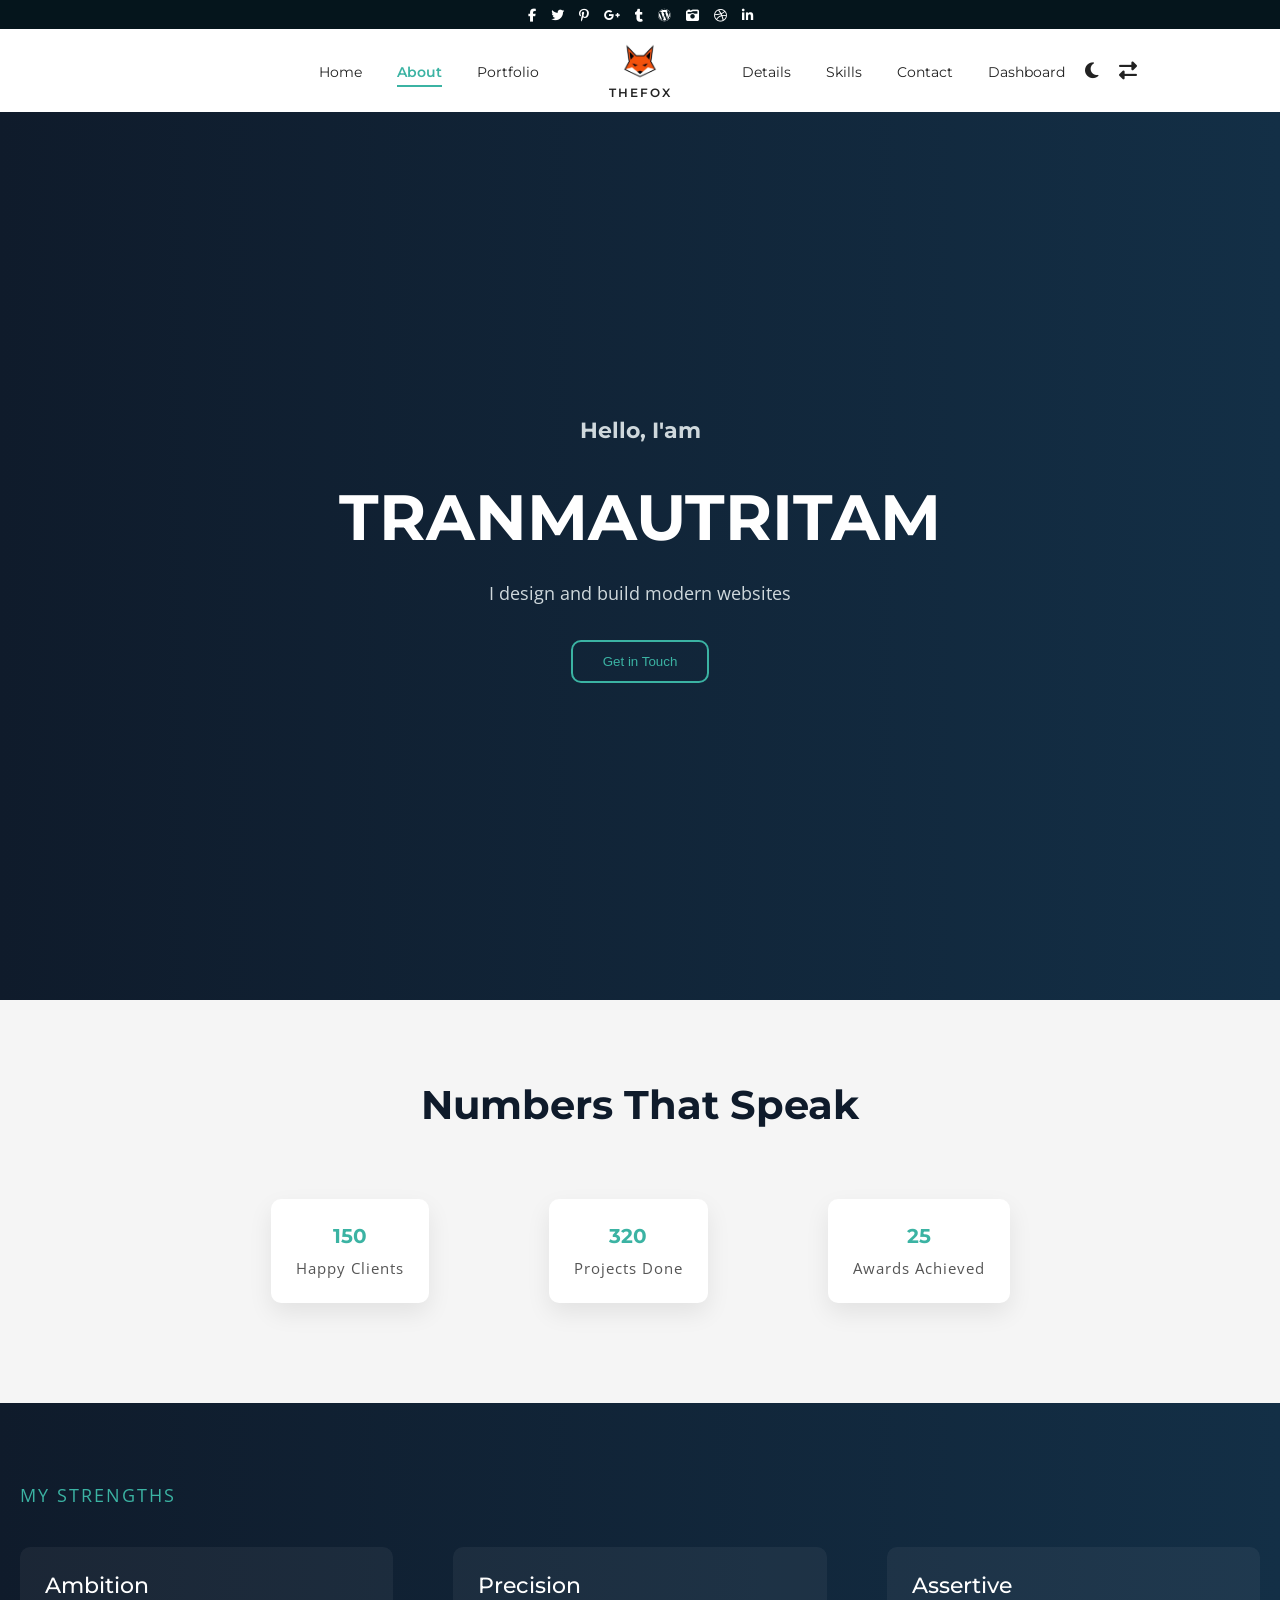
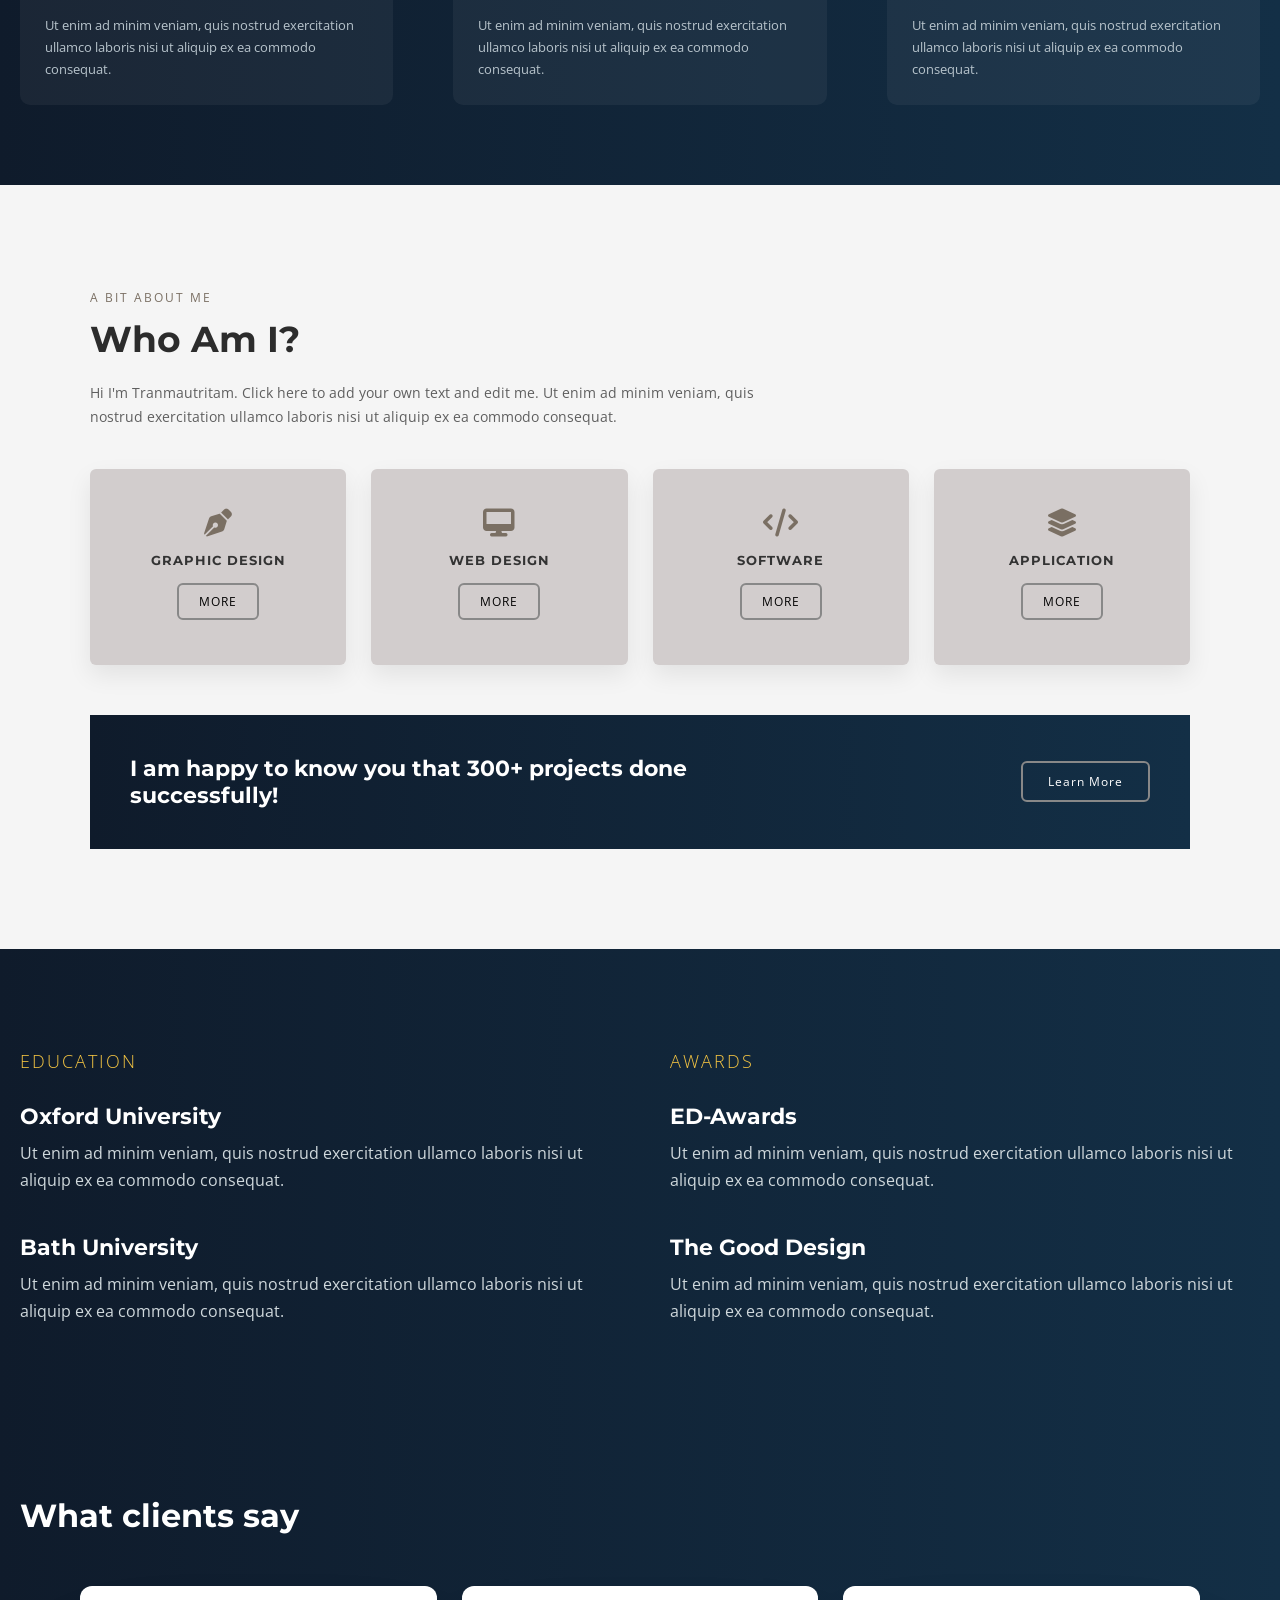
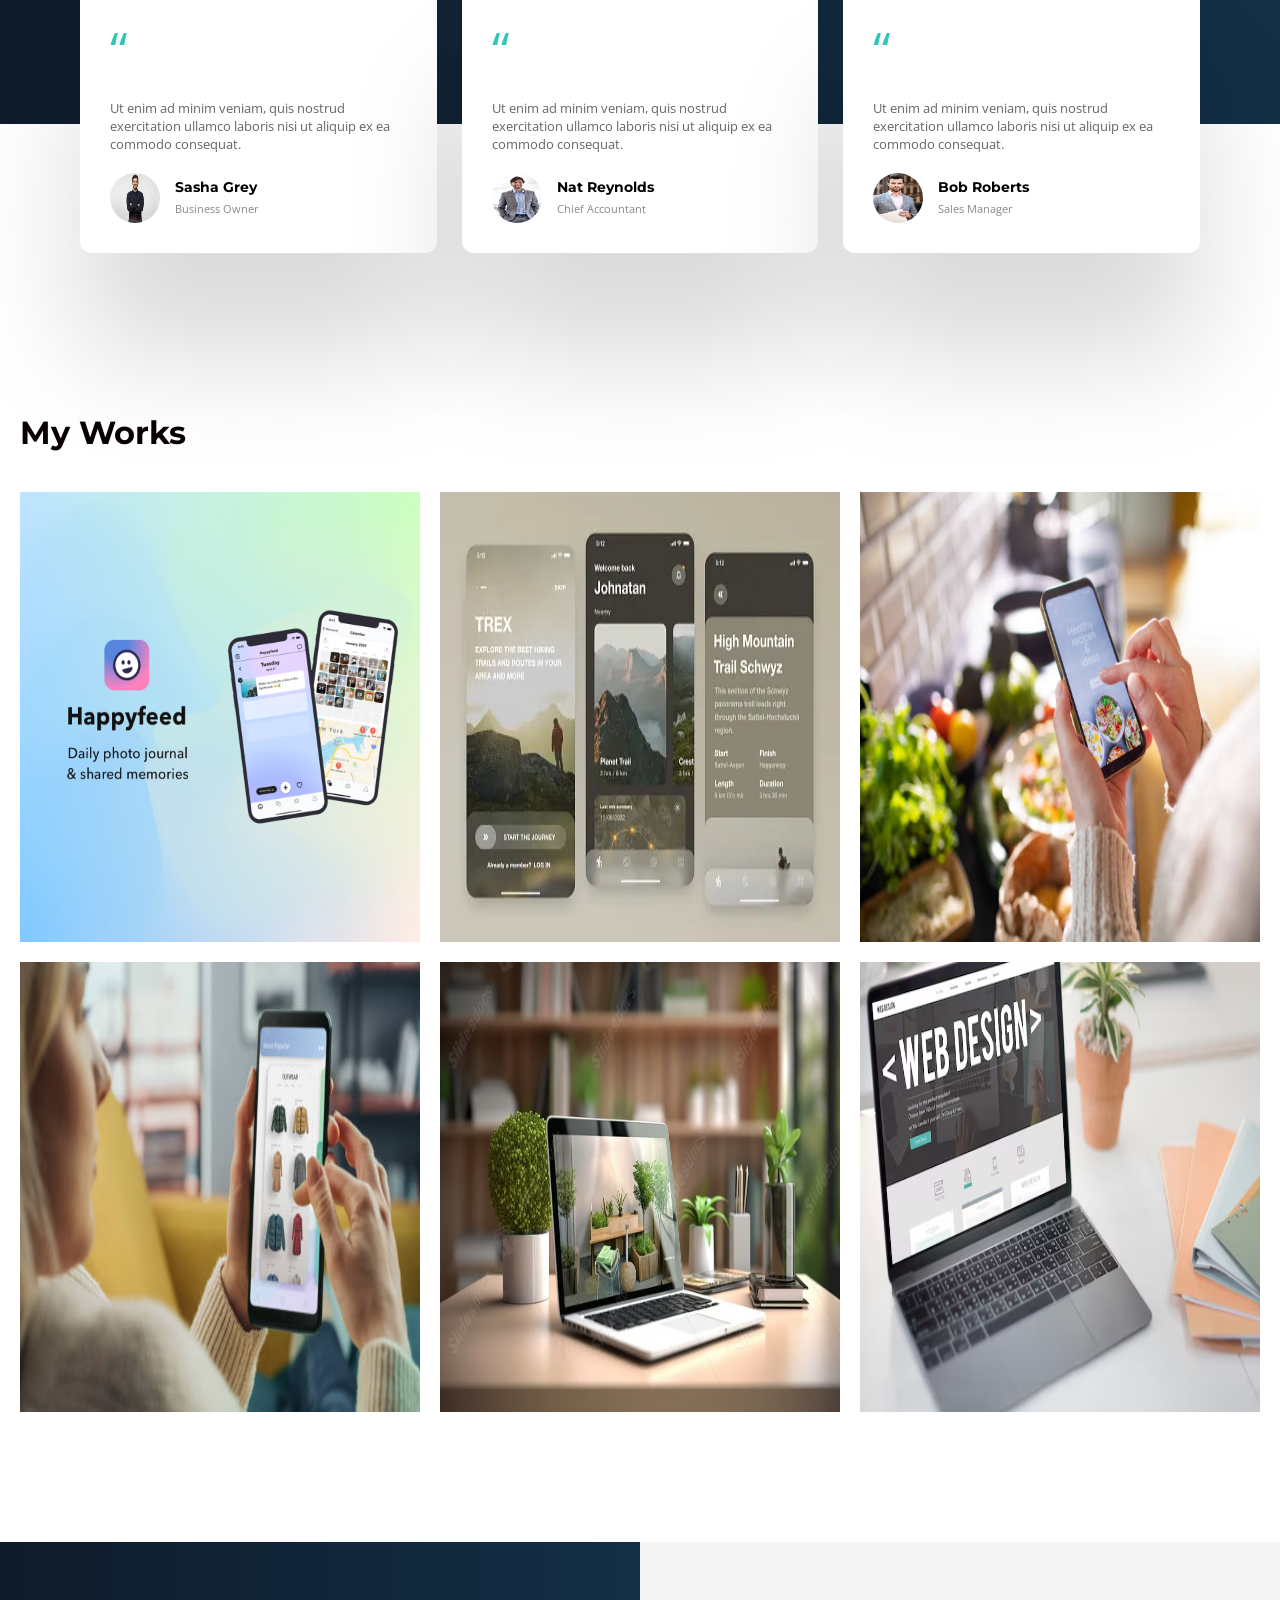
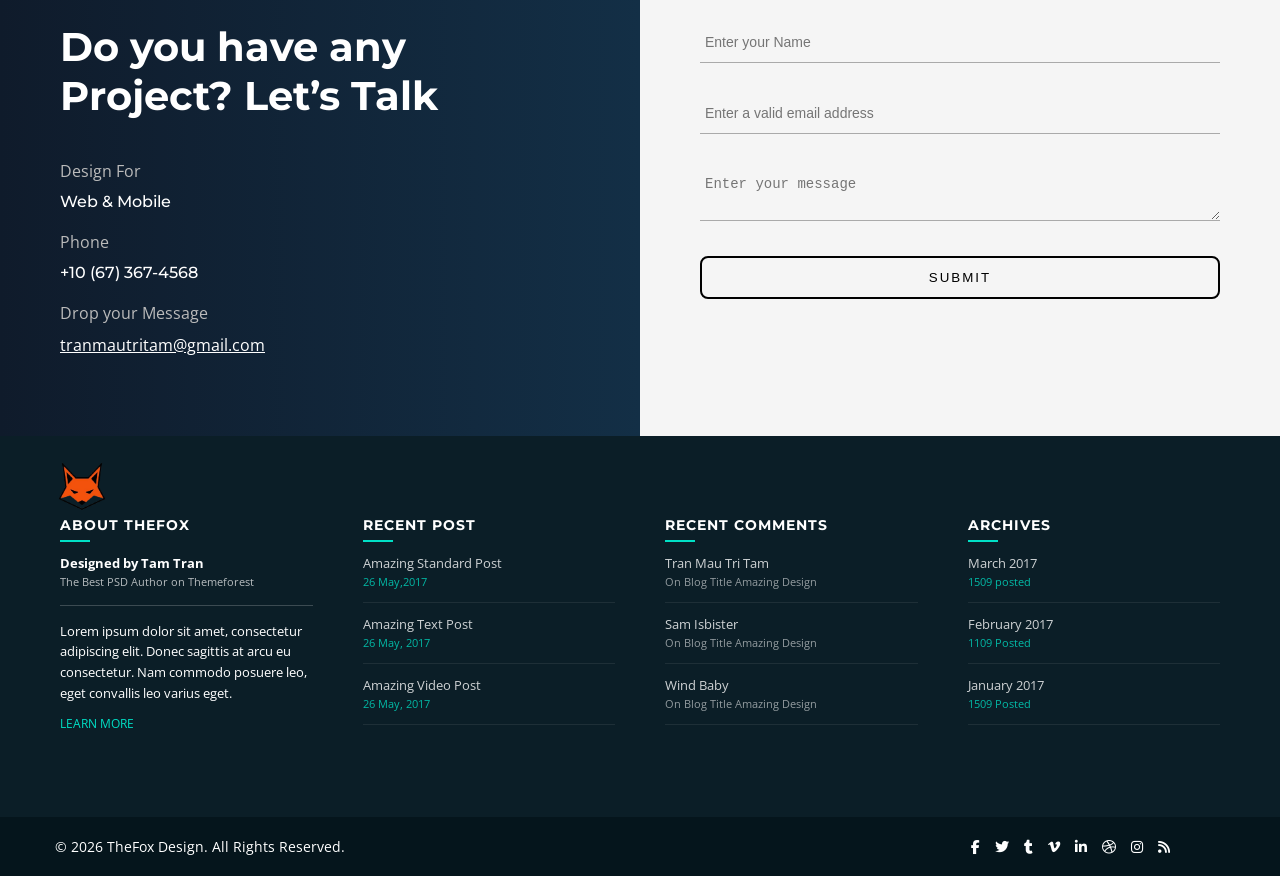
==== commit d4d49b74: "Add files via upload" ====
--- a/about.html
+++ b/about.html
@@ -50,6 +50,7 @@
                         <li><a href="details.html">Details</a></li>
                         <li><a href="skills.html">Skills</a></li>
                         <li><a href="contact.html">Contact</a></li>
+                        <li><a href="dashboard.html">Dashboard</a></li>
                     </ul>
                     <button id="theme-toggle">
                         <i class="fa-solid fa-moon"></i>
@@ -68,6 +69,7 @@
                     <a href="details.html">Details</a>
                     <a href="skills.html">Skills</a>
                     <a href="contact.html">Contact</a>
+                    <a href="dashboard.html">Dashboard</a>
 
                     <!-- Buttons (icons only) -->
                     <div class="mobile-actions">
--- a/css/style.css
+++ b/css/style.css
@@ -199,6 +199,16 @@
 .nav-left a:hover,
 .nav-right a:hover {
     color: #3bb3a3;
+}
+
+.mobile-menu a {
+    border-bottom: none;
+}
+
+.mobile-menu a {
+    display: block;
+    padding: 15px 0;
+    margin-bottom: 10px;
 }
 
 /* FOOTER TOP */
@@ -5032,6 +5042,97 @@
     transition: background 0.3s ease, color 0.3s ease;
 }
 
+body.dark-mode .menu-toggle {
+    color: #ffffff;
+}
+
+body.dark-mode .nav-menu {
+    background: #0f172a;
+}
+
+body.dark-mode .nav-menu a {
+    color: #cbd5e1;
+}
+
+body.dark-mode .nav-menu a:hover {
+    color: #3bb3a3;
+}
+
+body.dark-mode .nav-menu a.active {
+    color: #3bb3a3;
+}
+
+body.dark-mode .nav-menu {
+    box-shadow: 0 10px 40px rgba(0, 0, 0, 0.6);
+}
+
+body.dark-mode .mobile-menu,
+body.dark-mode .nav-links,
+body.dark-mode .menu-open {
+    background: #0f172a;
+}
+
+body.dark-mode .mobile-menu a,
+body.dark-mode .nav-links a {
+    color: #e5e7eb;
+}
+
+body.dark-mode .mobile-menu a:hover {
+    color: #3bb3a3;
+}
+
+body.dark-mode .mobile-menu a {
+    border-bottom: none;
+}
+
+body.dark-mode .mobile-menu .bottom-icons {
+    background: #0f172a;
+}
+
+/* ACTIVE MENU LINK */
+.mobile-menu a.active {
+    color: #3bb3a3;
+    font-weight: 600;
+}
+
+/* DARK MODE */
+body.dark-mode .mobile-menu a.active {
+    color: #3bb3a3;
+}
+
+/* DARK MODE ACTIVE BUTTON */
+body.dark-mode #theme-toggle-mobile {
+    background: #3bb3a3;
+    color: #fff;
+    border-radius: 50%;
+}
+
+/* RTL ACTIVE BUTTON */
+html[dir="rtl"] #rtl-toggle-mobile {
+    background: #3bb3a3;
+    color: #fff;
+    border-radius: 50%;
+}
+
+.mobile-actions button {
+    background: #e5e7eb;
+    color: #000;
+    border: none;
+    padding: 12px;
+    border-radius: 50%;
+    transition: 0.3s;
+}
+
+body.dark-mode .mobile-actions button {
+    background: #1f2937;
+    color: #e5e7eb;
+}
+
+.mobile-menu a,
+.mobile-actions button {
+    -webkit-tap-highlight-color: transparent;
+}
+
 /* HEADER */
 
 body.dark-mode .top-header {
